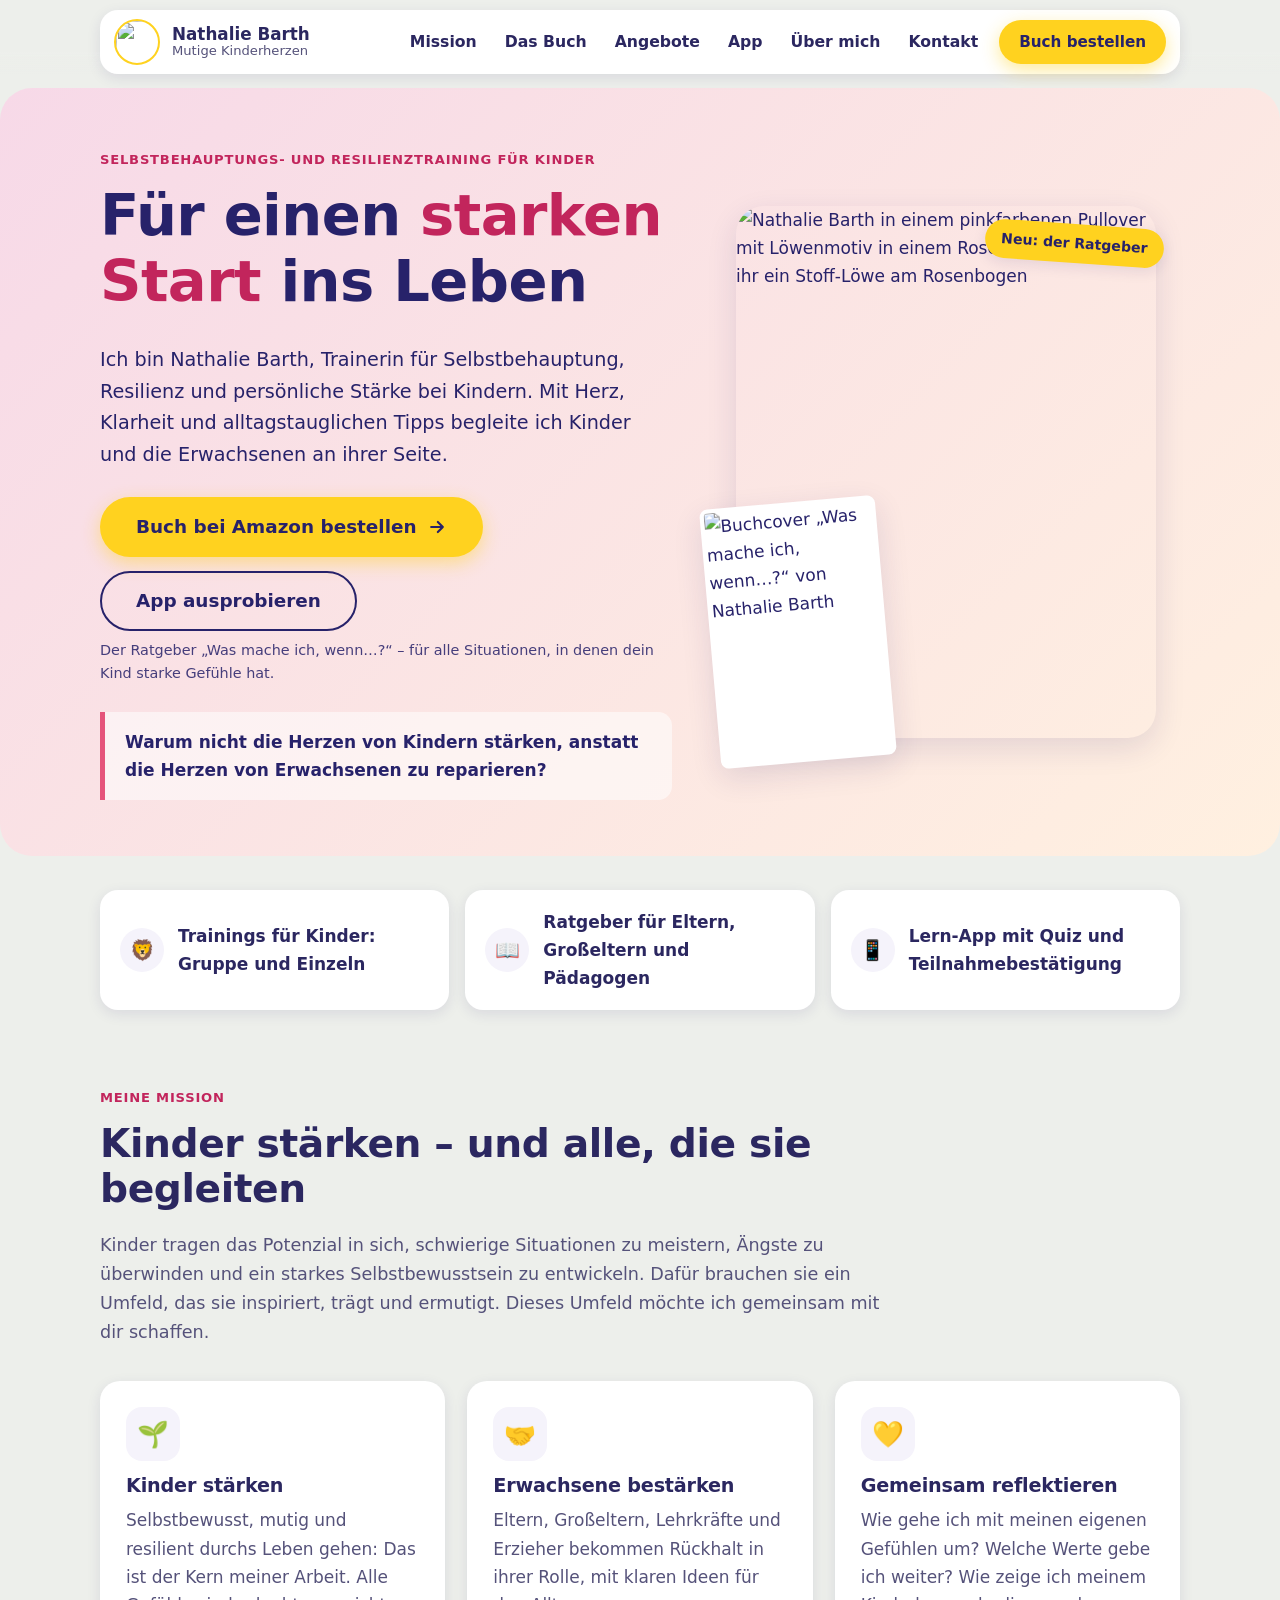
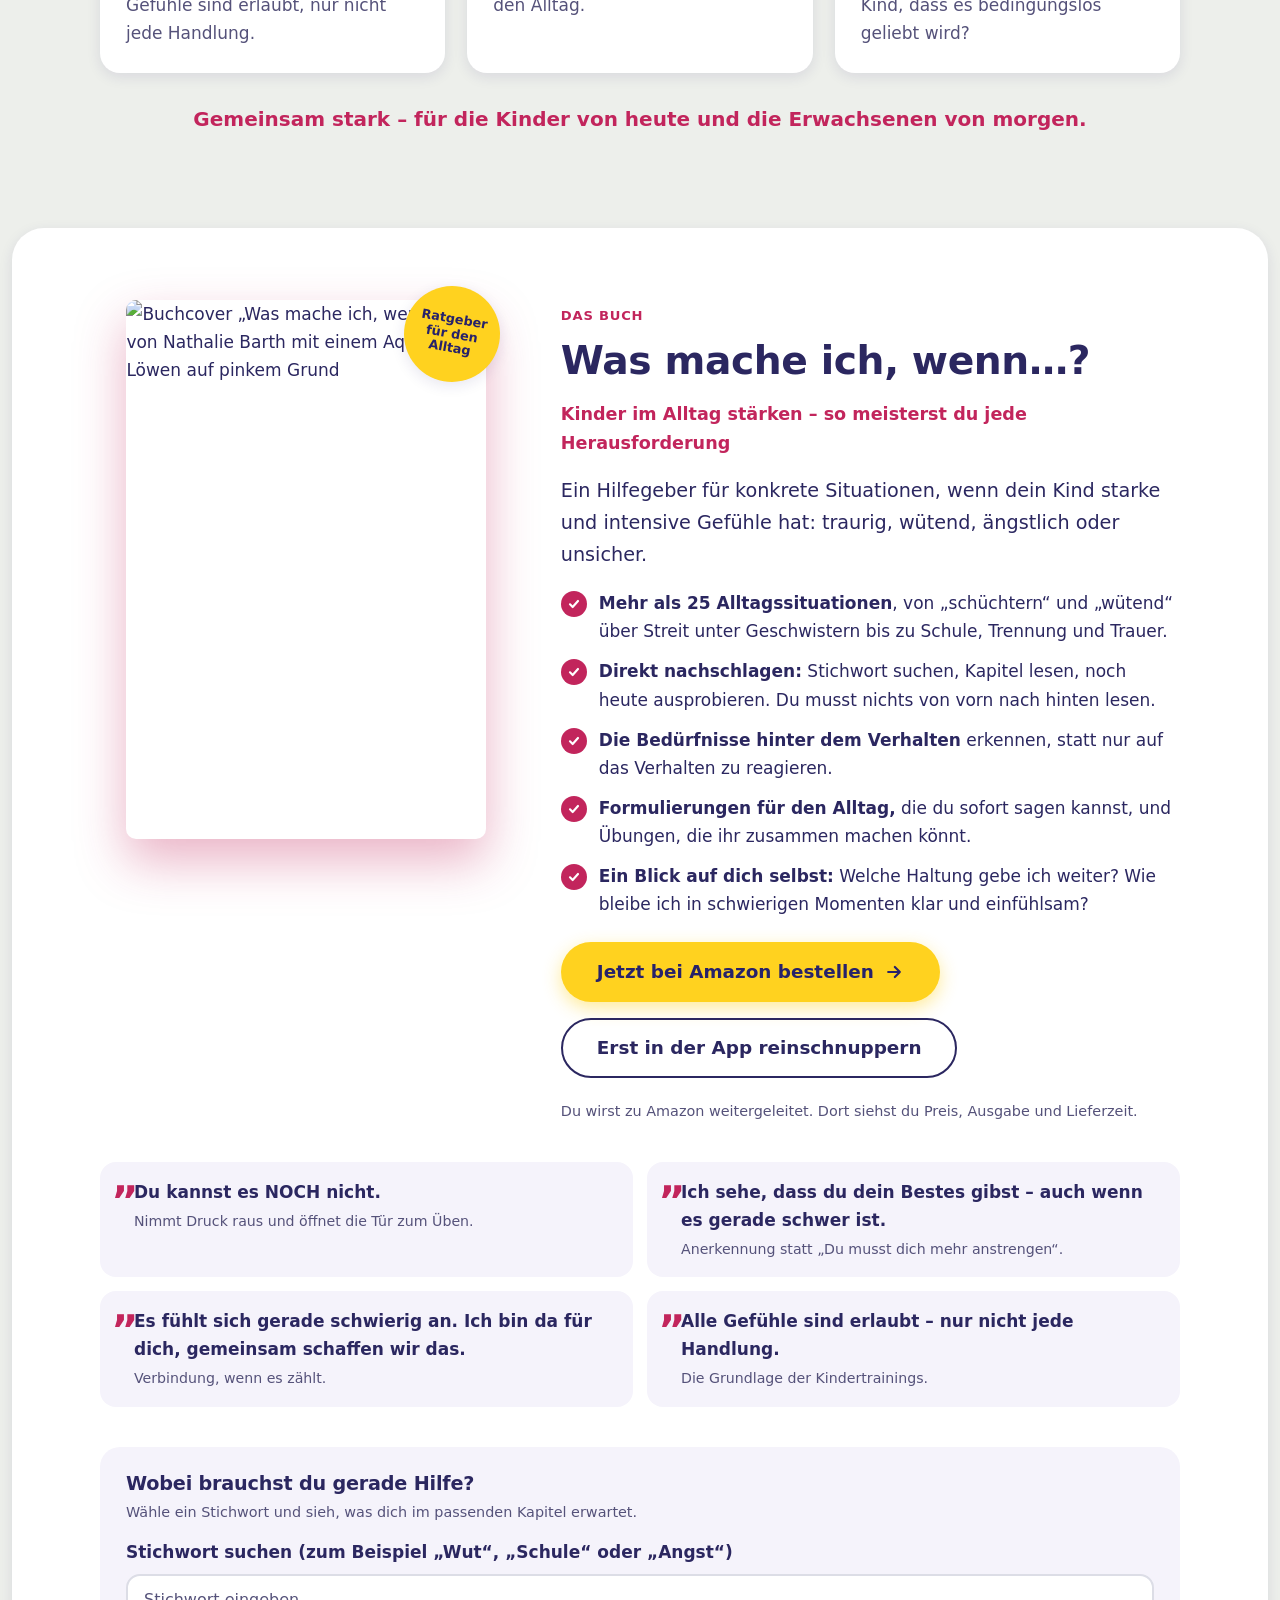
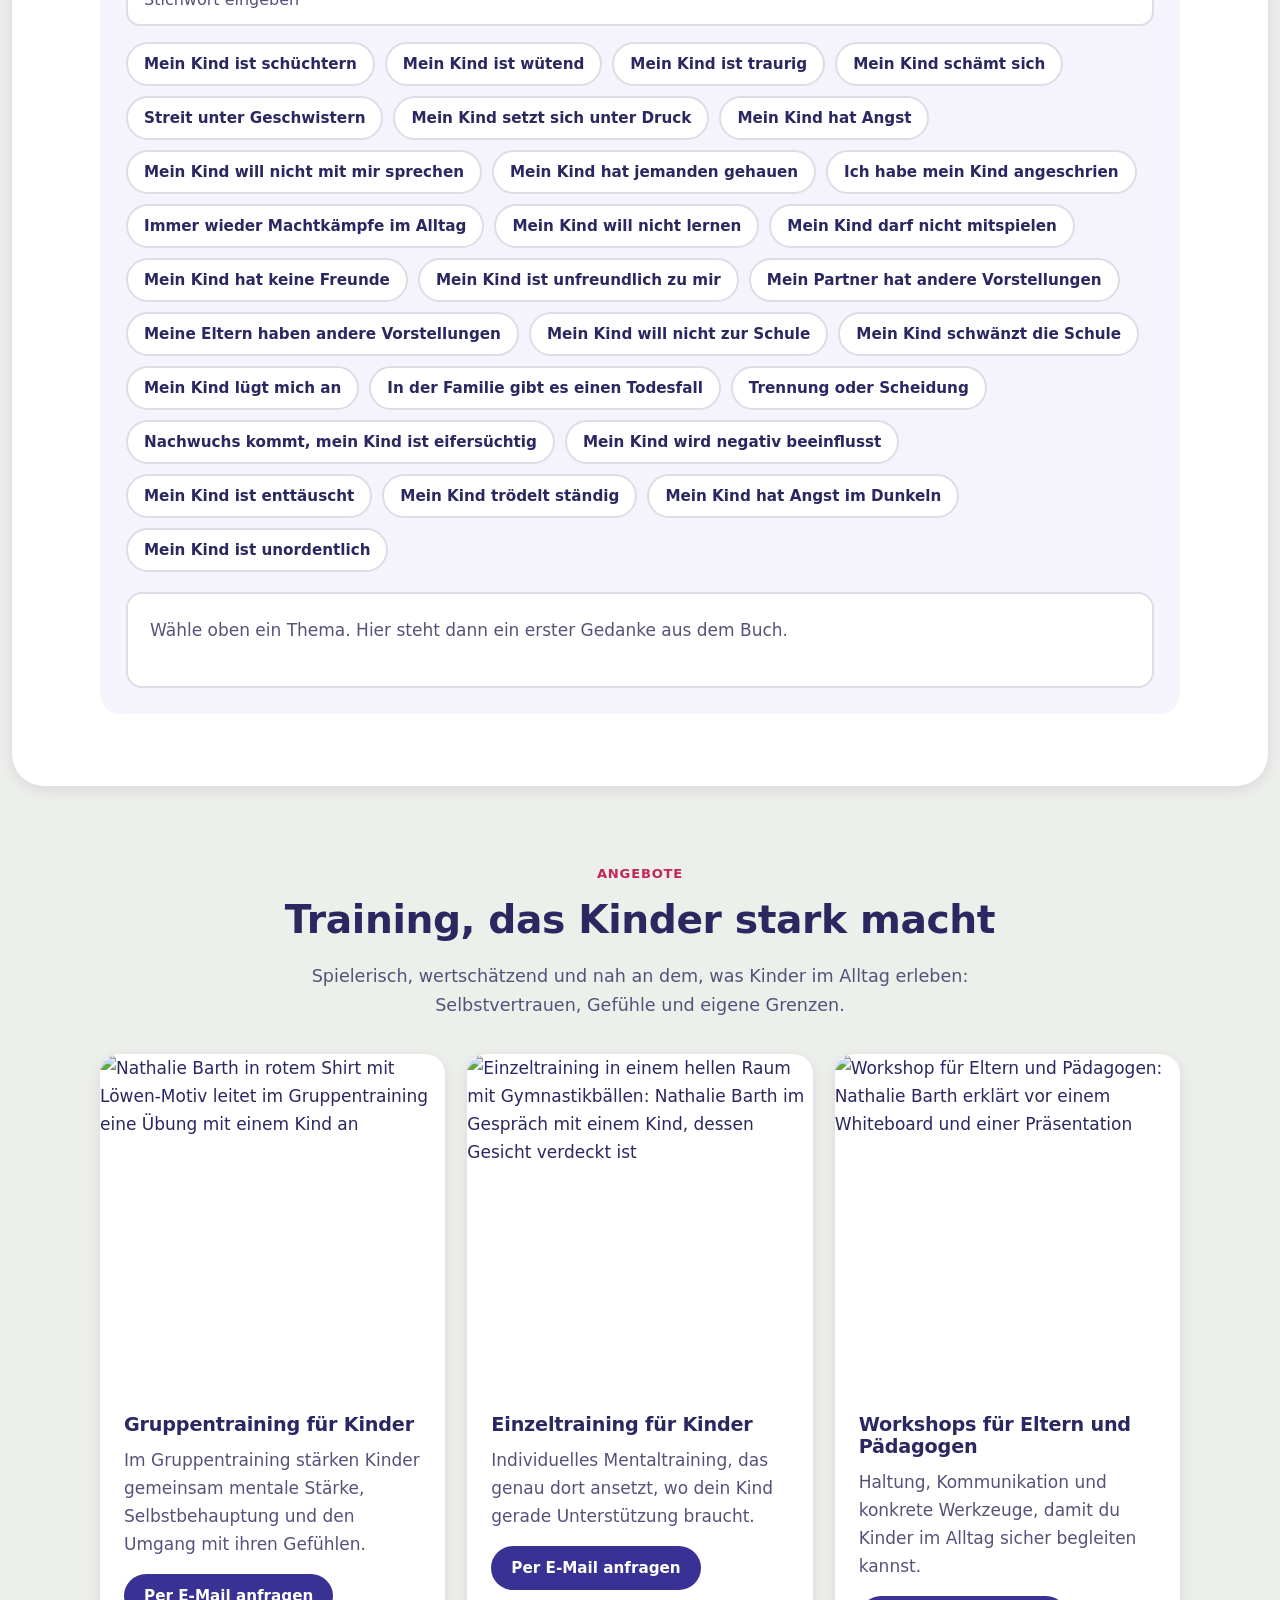
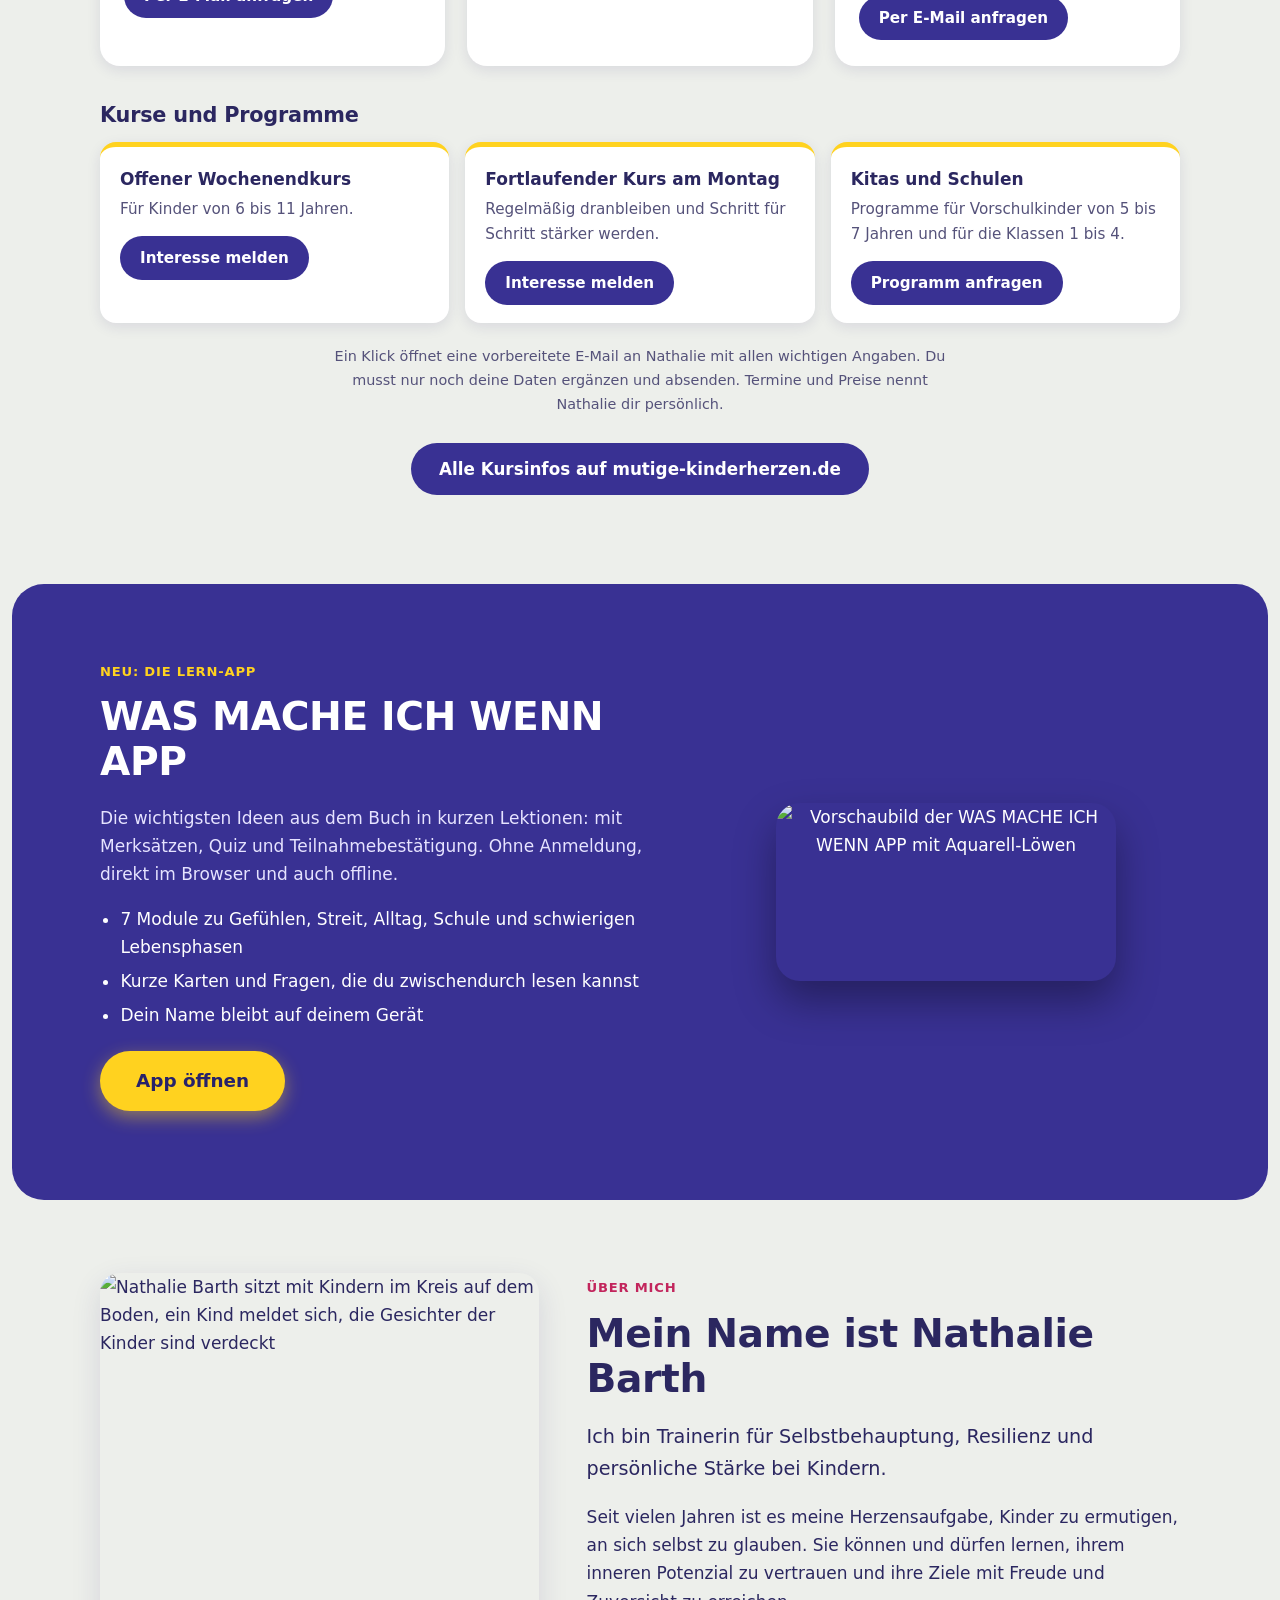
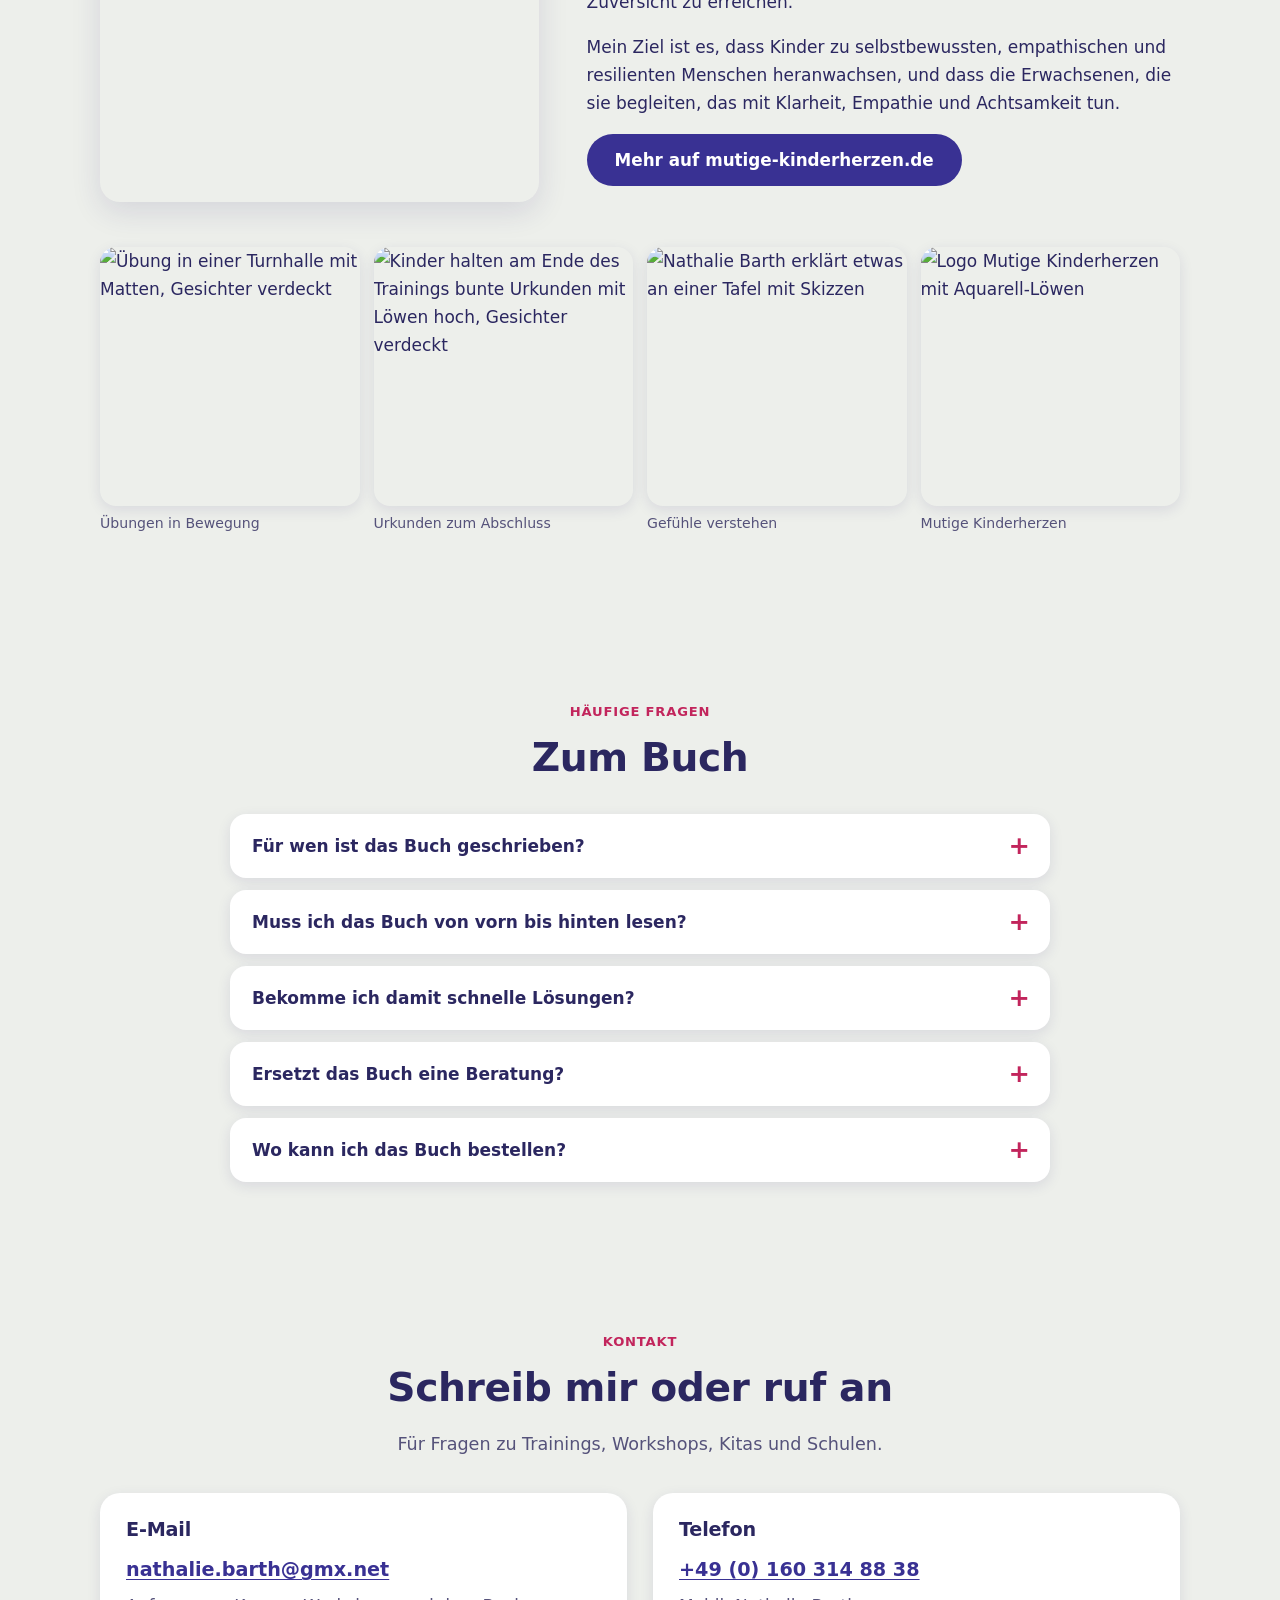
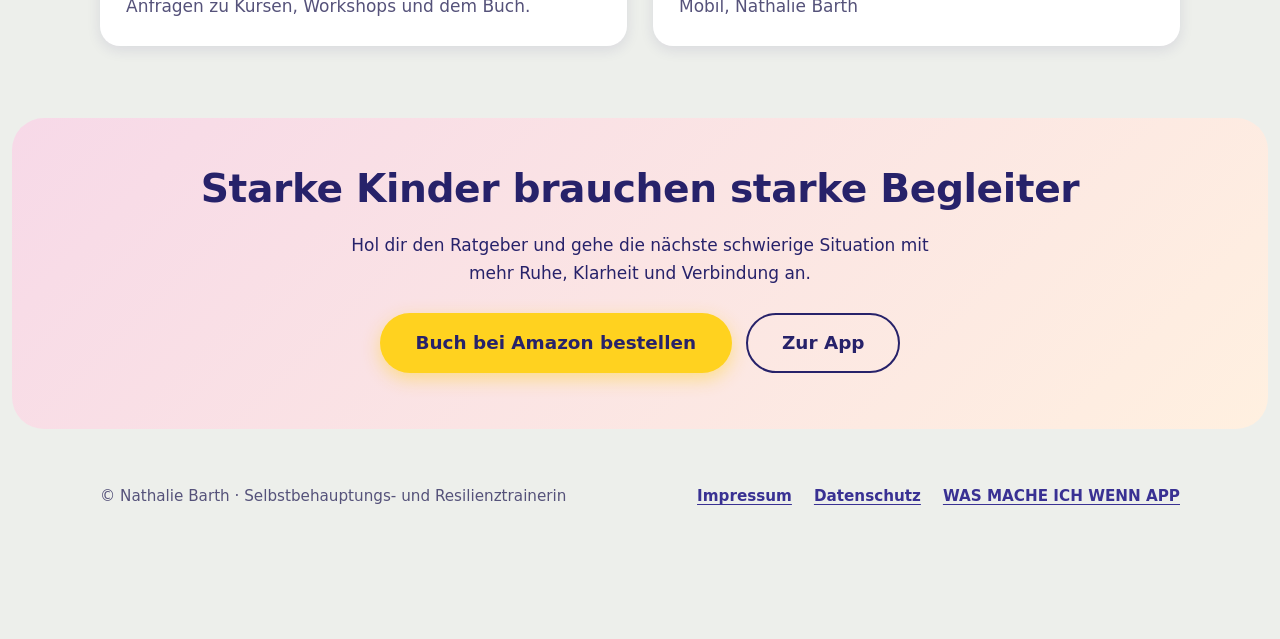
==== index.html @ 9dd37e4f "Add files via upload" ====
<!doctype html>
<html lang="de">
<head>
<meta charset="utf-8">
<meta name="viewport" content="width=device-width, initial-scale=1, viewport-fit=cover">
<title>Nathalie Barth – Mutige Kinderherzen</title>
<meta name="description" content="Selbstbehauptungs- und Resilienztraining für Kinder von Nathalie Barth. Dazu der Ratgeber „Was mache ich, wenn…?“ für Eltern und Pädagogen: konkrete Hilfe für den Alltag.">
<link rel="canonical" href="https://nosz.github.io/natbarth/">
<meta property="og:type" content="website">
<meta property="og:site_name" content="Nathalie Barth · Mutige Kinderherzen">
<meta property="og:title" content="Für einen starken Start ins Leben – Nathalie Barth">
<meta property="og:description" content="Selbstbehauptungs- und Resilienztraining für Kinder und der Ratgeber „Was mache ich, wenn…?“ für Eltern, Großeltern, Lehrkräfte und Erzieher.">
<meta property="og:url" content="https://nosz.github.io/natbarth/">
<meta property="og:image" content="https://nosz.github.io/natbarth/vorschau_natbarth.jpg?v=1">
<meta property="og:image:type" content="image/jpeg">
<meta property="og:image:width" content="1200">
<meta property="og:image:height" content="630">
<meta property="og:image:alt" content="Buchcover „Was mache ich, wenn…?“ von Nathalie Barth mit einem Aquarell-Löwen und dem Text „Für einen starken Start ins Leben“">
<meta property="og:locale" content="de_DE">
<meta name="twitter:card" content="summary_large_image">
<meta name="twitter:title" content="Für einen starken Start ins Leben – Nathalie Barth">
<meta name="twitter:description" content="Training für Kinder, Ratgeber für Eltern und Pädagogen, Lern-App.">
<meta name="twitter:image" content="https://nosz.github.io/natbarth/vorschau_natbarth.jpg?v=1">
<meta name="theme-color" content="#393193">
<meta name="color-scheme" content="light dark">
<meta name="application-name" content="Mutige Kinderherzen">
<meta name="mobile-web-app-capable" content="yes">
<meta name="apple-mobile-web-app-capable" content="yes">
<meta name="apple-mobile-web-app-title" content="Mutige Kinderherzen">
<meta name="apple-mobile-web-app-status-bar-style" content="default">
<link rel="manifest" href="manifest.webmanifest">
<link rel="icon" type="image/png" sizes="64x64" href="favicon.png">
<link rel="icon" type="image/png" sizes="192x192" href="icon-192.png">
<link rel="icon" type="image/png" sizes="512x512" href="icon-512.png">
<link rel="apple-touch-icon" sizes="180x180" href="apple-touch-icon.png">
<link rel="stylesheet" href="stil.css">
<script type="application/ld+json">
{"@context":"https://schema.org","@graph":[
{"@type":"Person","name":"Nathalie Barth","jobTitle":"Selbstbehauptungs- und Resilienztrainerin","description":"Trainerin für Selbstbehauptung, Resilienz und persönliche Stärke bei Kindern.","image":"https://nosz.github.io/natbarth/bilder/nathalie-barth.jpg","url":"https://nosz.github.io/natbarth/"},
{"@type":"Book","name":"Was mache ich, wenn…? Kinder im Alltag stärken","author":{"@type":"Person","name":"Nathalie Barth"},"image":"https://nosz.github.io/natbarth/bilder/buch-cover.jpg","url":"https://www.amazon.de/Was-mache-ich-wenn-Situationen/dp/B0FKZ4T17T","inLanguage":"de"}
]}
</script>
</head>
<body>
<a class="skip" href="#inhalt">Zum Inhalt springen</a>

<header class="top">
  <div class="wrap">
    <div class="nav">
      <a class="brand" href="index.html" aria-label="Nathalie Barth, Mutige Kinderherzen – zur Startseite">
        <img src="bilder/loewe-klein.png" alt="" width="46" height="49">
        <span><b>Nathalie Barth</b><small>Mutige Kinderherzen</small></span>
      </a>
      <button class="burger" type="button" aria-expanded="false" aria-controls="menu" aria-label="Menü"><span></span><span></span><span></span></button>
      <ul class="menu" id="menu">
        <li><a href="#mission">Mission</a></li>
        <li><a href="#buch">Das Buch</a></li>
        <li><a href="#angebote">Angebote</a></li>
        <li><a href="#app">App</a></li>
        <li><a href="#ueber">Über mich</a></li>
        <li><a href="#kontakt">Kontakt</a></li>
      </ul>
      <a class="btn gold sm navcta" href="https://www.amazon.de/Was-mache-ich-wenn-Situationen/dp/B0FKZ4T17T">Buch bestellen</a>
    </div>
  </div>
</header>

<main id="inhalt">

<div class="hero">
  <div class="wrap">
    <div>
      <span class="eyebrow">Selbstbehauptungs- und Resilienztraining für Kinder</span>
      <h1>Für einen <em>starken Start</em> ins Leben</h1>
      <p class="lead">Ich bin Nathalie Barth, Trainerin für Selbstbehauptung, Resilienz und persönliche Stärke bei Kindern. Mit Herz, Klarheit und alltagstauglichen Tipps begleite ich Kinder und die Erwachsenen an ihrer Seite.</p>
      <div class="cta-row">
        <a class="btn gold big" href="https://www.amazon.de/Was-mache-ich-wenn-Situationen/dp/B0FKZ4T17T">Buch bei Amazon bestellen <svg viewBox="0 0 24 24" fill="none" stroke="currentColor" stroke-width="2.6" stroke-linecap="round" stroke-linejoin="round" aria-hidden="true"><path d="M5 12h14M13 6l6 6-6 6"/></svg></a>
        <a class="btn line big" href="was-mache-ich-wenn-app/app.html">App ausprobieren</a>
      </div>
      <p class="hint">Der Ratgeber „Was mache ich, wenn…?“ – für alle Situationen, in denen dein Kind starke Gefühle hat.</p>
      <p class="quote">Warum nicht die Herzen von Kindern stärken, anstatt die Herzen von Erwachsenen zu reparieren?</p>
    </div>
    <div class="heroimg">
      <img class="foto" src="bilder/nathalie-barth.jpg" width="518" height="656" alt="Nathalie Barth in einem pinkfarbenen Pullover mit Löwenmotiv in einem Rosengarten, neben ihr ein Stoff-Löwe am Rosenbogen">
      <img class="bookbadge" src="bilder/buch-cover.jpg" width="471" height="706" alt="Buchcover „Was mache ich, wenn…?“ von Nathalie Barth">
      <span class="chipnew">Neu: der Ratgeber</span>
    </div>
  </div>
</div>

<div class="trust wrap">
  <ul>
    <li><i aria-hidden="true">🦁</i><span>Trainings für Kinder: Gruppe und Einzeln</span></li>
    <li><i aria-hidden="true">📖</i><span>Ratgeber für Eltern, Großeltern und Pädagogen</span></li>
    <li><i aria-hidden="true">📱</i><span>Lern-App mit Quiz und Teilnahmebestätigung</span></li>
  </ul>
</div>

<section id="mission">
  <div class="wrap">
    <div class="sec-head">
      <span class="eyebrow">Meine Mission</span>
      <h2>Kinder stärken – und alle, die sie begleiten</h2>
      <p>Kinder tragen das Potenzial in sich, schwierige Situationen zu meistern, Ängste zu überwinden und ein starkes Selbstbewusstsein zu entwickeln. Dafür brauchen sie ein Umfeld, das sie inspiriert, trägt und ermutigt. Dieses Umfeld möchte ich gemeinsam mit dir schaffen.</p>
    </div>
    <div class="cards">
      <article class="card"><div class="ico" aria-hidden="true">🌱</div><h3>Kinder stärken</h3><p>Selbstbewusst, mutig und resilient durchs Leben gehen: Das ist der Kern meiner Arbeit. Alle Gefühle sind erlaubt, nur nicht jede Handlung.</p></article>
      <article class="card"><div class="ico" aria-hidden="true">🤝</div><h3>Erwachsene bestärken</h3><p>Eltern, Großeltern, Lehrkräfte und Erzieher bekommen Rückhalt in ihrer Rolle, mit klaren Ideen für den Alltag.</p></article>
      <article class="card"><div class="ico" aria-hidden="true">💛</div><h3>Gemeinsam reflektieren</h3><p>Wie gehe ich mit meinen eigenen Gefühlen um? Welche Werte gebe ich weiter? Wie zeige ich meinem Kind, dass es bedingungslos geliebt wird?</p></article>
    </div>
    <p class="closing">Gemeinsam stark – für die Kinder von heute und die Erwachsenen von morgen.</p>
  </div>
</section>

<section id="buch" class="buch">
  <div class="wrap">
    <div class="grid">
      <div class="cover">
        <img src="bilder/buch-cover.jpg" width="471" height="706" alt="Buchcover „Was mache ich, wenn…?“ von Nathalie Barth mit einem Aquarell-Löwen auf pinkem Grund" loading="lazy">
        <span class="stamp">Ratgeber<br>für den<br>Alltag</span>
      </div>
      <div>
        <span class="eyebrow">Das Buch</span>
        <h2>Was mache ich, wenn…?</h2>
        <p class="titel2">Kinder im Alltag stärken – so meisterst du jede Herausforderung</p>
        <p class="lead">Ein Hilfegeber für konkrete Situationen, wenn dein Kind starke und intensive Gefühle hat: traurig, wütend, ängstlich oder unsicher.</p>
        <ul class="checks">
          <li><span><b>Mehr als 25 Alltagssituationen</b>, von „schüchtern“ und „wütend“ über Streit unter Geschwistern bis zu Schule, Trennung und Trauer.</span></li>
          <li><span><b>Direkt nachschlagen:</b> Stichwort suchen, Kapitel lesen, noch heute ausprobieren. Du musst nichts von vorn nach hinten lesen.</span></li>
          <li><span><b>Die Bedürfnisse hinter dem Verhalten</b> erkennen, statt nur auf das Verhalten zu reagieren.</span></li>
          <li><span><b>Formulierungen für den Alltag,</b> die du sofort sagen kannst, und Übungen, die ihr zusammen machen könnt.</span></li>
          <li><span><b>Ein Blick auf dich selbst:</b> Welche Haltung gebe ich weiter? Wie bleibe ich in schwierigen Momenten klar und einfühlsam?</span></li>
        </ul>
        <div class="buyrow">
          <a class="btn gold big" href="https://www.amazon.de/Was-mache-ich-wenn-Situationen/dp/B0FKZ4T17T">Jetzt bei Amazon bestellen <svg viewBox="0 0 24 24" fill="none" stroke="currentColor" stroke-width="2.6" stroke-linecap="round" stroke-linejoin="round" aria-hidden="true"><path d="M5 12h14M13 6l6 6-6 6"/></svg></a>
          <a class="btn line big" style="color:var(--ink)" href="was-mache-ich-wenn-app/app.html">Erst in der App reinschnuppern</a>
          <p class="hint">Du wirst zu Amazon weitergeleitet. Dort siehst du Preis, Ausgabe und Lieferzeit.</p>
        </div>
      </div>
    </div>

    <div class="sayings" role="list" aria-label="Sätze aus dem Buch">
      <figure class="say" role="listitem"><span>Du kannst es NOCH nicht.</span><small>Nimmt Druck raus und öffnet die Tür zum Üben.</small></figure>
      <figure class="say" role="listitem"><span>Ich sehe, dass du dein Bestes gibst – auch wenn es gerade schwer ist.</span><small>Anerkennung statt „Du musst dich mehr anstrengen“.</small></figure>
      <figure class="say" role="listitem"><span>Es fühlt sich gerade schwierig an. Ich bin da für dich, gemeinsam schaffen wir das.</span><small>Verbindung, wenn es zählt.</small></figure>
      <figure class="say" role="listitem"><span>Alle Gefühle sind erlaubt – nur nicht jede Handlung.</span><small>Die Grundlage der Kindertrainings.</small></figure>
    </div>

    <div class="finder" id="finder">
      <h3>Wobei brauchst du gerade Hilfe?</h3>
      <p class="hint" style="margin-bottom:14px">Wähle ein Stichwort und sieh, was dich im passenden Kapitel erwartet.</p>
      <label for="finder-q">Stichwort suchen (zum Beispiel „Wut“, „Schule“ oder „Angst“)</label>
      <input id="finder-q" type="search" autocomplete="off" placeholder="Stichwort eingeben">
      <ul class="chips" id="finder-chips" aria-label="Themen im Buch"></ul>
      <p class="none" id="finder-none" hidden>Dazu habe ich kein passendes Kapitel gefunden. Probiere ein anderes Stichwort.</p>
      <div class="answer" id="finder-answer" aria-live="polite"><p style="margin:0;color:var(--mute)">Wähle oben ein Thema. Hier steht dann ein erster Gedanke aus dem Buch.</p></div>
      <noscript><p class="hint">Für den Themenfinder wird JavaScript benötigt. Alle Kapitel findest du im Inhaltsverzeichnis des Buches.</p></noscript>
    </div>
  </div>
</section>

<section id="angebote">
  <div class="wrap">
    <div class="sec-head c">
      <span class="eyebrow">Angebote</span>
      <h2>Training, das Kinder stark macht</h2>
      <p>Spielerisch, wertschätzend und nah an dem, was Kinder im Alltag erleben: Selbstvertrauen, Gefühle und eigene Grenzen.</p>
    </div>
    <div class="offers">
      <article class="offer"><img src="bilder/gruppentraining.jpg" width="408" height="400" alt="Nathalie Barth in rotem Shirt mit Löwen-Motiv leitet im Gruppentraining eine Übung mit einem Kind an" loading="lazy"><div><h3>Gruppentraining für Kinder</h3><p>Im Gruppentraining stärken Kinder gemeinsam mentale Stärke, Selbstbehauptung und den Umgang mit ihren Gefühlen.</p><a class="btn ind sm mailbtn" data-angebot="gruppe" href="mailto:nathalie.barth@gmx.net?subject=Anfrage">Per E-Mail anfragen</a></div></article>
      <article class="offer"><img src="bilder/einzeltraining.jpg" width="408" height="400" alt="Einzeltraining in einem hellen Raum mit Gymnastikbällen: Nathalie Barth im Gespräch mit einem Kind, dessen Gesicht verdeckt ist" loading="lazy"><div><h3>Einzeltraining für Kinder</h3><p>Individuelles Mentaltraining, das genau dort ansetzt, wo dein Kind gerade Unterstützung braucht.</p><a class="btn ind sm mailbtn" data-angebot="einzel" href="mailto:nathalie.barth@gmx.net?subject=Anfrage">Per E-Mail anfragen</a></div></article>
      <article class="offer"><img src="bilder/workshop.jpg" width="408" height="400" alt="Workshop für Eltern und Pädagogen: Nathalie Barth erklärt vor einem Whiteboard und einer Präsentation" loading="lazy"><div><h3>Workshops für Eltern und Pädagogen</h3><p>Haltung, Kommunikation und konkrete Werkzeuge, damit du Kinder im Alltag sicher begleiten kannst.</p><a class="btn ind sm mailbtn" data-angebot="workshop" href="mailto:nathalie.barth@gmx.net?subject=Anfrage">Per E-Mail anfragen</a></div></article>
    </div>
    <h3 class="subh">Kurse und Programme</h3>
    <div class="facts">
      <article class="fact"><b>Offener Wochenendkurs</b><span>Für Kinder von 6 bis 11 Jahren.</span><a class="btn ind sm mailbtn" data-angebot="wochenende" href="mailto:nathalie.barth@gmx.net?subject=Anfrage">Interesse melden</a></article>
      <article class="fact"><b>Fortlaufender Kurs am Montag</b><span>Regelmäßig dranbleiben und Schritt für Schritt stärker werden.</span><a class="btn ind sm mailbtn" data-angebot="montag" href="mailto:nathalie.barth@gmx.net?subject=Anfrage">Interesse melden</a></article>
      <article class="fact"><b>Kitas und Schulen</b><span>Programme für Vorschulkinder von 5 bis 7 Jahren und für die Klassen 1 bis 4.</span><a class="btn ind sm mailbtn" data-angebot="kita" href="mailto:nathalie.barth@gmx.net?subject=Anfrage">Programm anfragen</a></article>
    </div>
    <p class="hint c">Ein Klick öffnet eine vorbereitete E-Mail an Nathalie mit allen wichtigen Angaben. Du musst nur noch deine Daten ergänzen und absenden. Termine und Preise nennt Nathalie dir persönlich.</p>
    <p class="moreinfo"><a class="btn ind" href="https://www.mutige-kinderherzen.de/">Alle Kursinfos auf mutige-kinderherzen.de</a></p>
  </div>
</section>

<section id="app" class="band">
  <div class="wrap">
    <div class="grid">
      <div>
        <span class="eyebrow">Neu: die Lern-App</span>
        <h2>WAS MACHE ICH WENN APP</h2>
        <p>Die wichtigsten Ideen aus dem Buch in kurzen Lektionen: mit Merksätzen, Quiz und Teilnahmebestätigung. Ohne Anmeldung, direkt im Browser und auch offline.</p>
        <ul>
          <li>7 Module zu Gefühlen, Streit, Alltag, Schule und schwierigen Lebensphasen</li>
          <li>Kurze Karten und Fragen, die du zwischendurch lesen kannst</li>
          <li>Dein Name bleibt auf deinem Gerät</li>
        </ul>
        <p><a class="btn gold big" href="was-mache-ich-wenn-app/app.html">App öffnen</a></p>
      </div>
      <div class="appshot"><img src="was-mache-ich-wenn-app/vorschau_app.jpg" width="1200" height="630" alt="Vorschaubild der WAS MACHE ICH WENN APP mit Aquarell-Löwen" loading="lazy"></div>
    </div>
  </div>
</section>

<section id="ueber">
  <div class="wrap">
    <div class="about">
      <img class="foto" src="bilder/seminar-kreis.jpg" width="560" height="675" alt="Nathalie Barth sitzt mit Kindern im Kreis auf dem Boden, ein Kind meldet sich, die Gesichter der Kinder sind verdeckt" loading="lazy">
      <div>
        <span class="eyebrow">Über mich</span>
        <h2>Mein Name ist Nathalie Barth</h2>
        <p class="lead">Ich bin Trainerin für Selbstbehauptung, Resilienz und persönliche Stärke bei Kindern.</p>
        <p>Seit vielen Jahren ist es meine Herzensaufgabe, Kinder zu ermutigen, an sich selbst zu glauben. Sie können und dürfen lernen, ihrem inneren Potenzial zu vertrauen und ihre Ziele mit Freude und Zuversicht zu erreichen.</p>
        <p>Mein Ziel ist es, dass Kinder zu selbstbewussten, empathischen und resilienten Menschen heranwachsen, und dass die Erwachsenen, die sie begleiten, das mit Klarheit, Empathie und Achtsamkeit tun.</p>
        <p><a class="btn ind" href="https://www.mutige-kinderherzen.de/">Mehr auf mutige-kinderherzen.de</a></p>
      </div>
    </div>
    <ul class="gallery" aria-label="Eindrücke aus den Trainings">
      <li><figure><img src="bilder/seminar-matte.jpg" width="491" height="399" alt="Übung in einer Turnhalle mit Matten, Gesichter verdeckt" loading="lazy"><figcaption>Übungen in Bewegung</figcaption></figure></li>
      <li><figure><img src="bilder/seminar-urkunden.jpg" width="491" height="399" alt="Kinder halten am Ende des Trainings bunte Urkunden mit Löwen hoch, Gesichter verdeckt" loading="lazy"><figcaption>Urkunden zum Abschluss</figcaption></figure></li>
      <li><figure><img src="bilder/seminar-tafel.jpg" width="491" height="399" alt="Nathalie Barth erklärt etwas an einer Tafel mit Skizzen" loading="lazy"><figcaption>Gefühle verstehen</figcaption></figure></li>
      <li><figure><img src="bilder/logo-mutige-kinderherzen.jpg" width="560" height="618" alt="Logo Mutige Kinderherzen mit Aquarell-Löwen" loading="lazy"><figcaption>Mutige Kinderherzen</figcaption></figure></li>
    </ul>
  </div>
</section>

<section id="faq">
  <div class="wrap">
    <div class="sec-head c"><span class="eyebrow">Häufige Fragen</span><h2>Zum Buch</h2></div>
    <div class="faq">
      <details><summary>Für wen ist das Buch geschrieben?</summary><p>Für alle, die Kinder auf ihrem Weg begleiten: Eltern, Großeltern, Lehrkräfte und Erzieher. Und für dich, wenn du bereit bist, nicht nur deinem Kind zu helfen, sondern auch deine eigene Haltung zu hinterfragen.</p></details>
      <details><summary>Muss ich das Buch von vorn bis hinten lesen?</summary><p>Nein. Du kannst direkt nach dem Stichwort blättern, das zu deiner aktuellen Situation passt, und herausfinden, was du tun kannst.</p></details>
      <details><summary>Bekomme ich damit schnelle Lösungen?</summary><p>Das Buch gibt dir einen Anfang: konkrete Ideen, Formulierungen und Übungen. Veränderung ist ein Prozess, und jeder Schritt zählt, auch wenn es nicht sofort perfekt läuft.</p></details>
      <details><summary>Ersetzt das Buch eine Beratung?</summary><p>Nein. Das Buch bietet Anregungen für den Alltag. Wenn mehr dahintersteckt, etwa Mobbing oder eine starke psychische Belastung, ist es wichtig, rechtzeitig Hilfe zu suchen.</p></details>
      <details><summary>Wo kann ich das Buch bestellen?</summary><p>Du findest es bei Amazon. <a href="https://www.amazon.de/Was-mache-ich-wenn-Situationen/dp/B0FKZ4T17T">Hier geht es zur Buchseite.</a></p></details>
    </div>
  </div>
</section>

<section id="kontakt">
  <div class="wrap">
    <div class="sec-head c"><span class="eyebrow">Kontakt</span><h2>Schreib mir oder ruf an</h2><p>Für Fragen zu Trainings, Workshops, Kitas und Schulen.</p></div>
    <div class="contact">
      <div class="card"><h3>E-Mail</h3><a class="big" href="mailto:nathalie.barth@gmx.net">nathalie.barth@gmx.net</a><p>Anfragen zu Kursen, Workshops und dem Buch.</p></div>
      <div class="card"><h3>Telefon</h3><a class="big" href="tel:+491603148838">+49 (0) 160 314 88 38</a><p>Mobil, Nathalie Barth</p></div>
    </div>
  </div>
</section>

<div class="cta-final">
  <h2>Starke Kinder brauchen starke Begleiter</h2>
  <p>Hol dir den Ratgeber und gehe die nächste schwierige Situation mit mehr Ruhe, Klarheit und Verbindung an.</p>
  <div class="cta-row">
    <a class="btn gold big" href="https://www.amazon.de/Was-mache-ich-wenn-Situationen/dp/B0FKZ4T17T">Buch bei Amazon bestellen</a>
    <a class="btn line big" href="was-mache-ich-wenn-app/app.html">Zur App</a>
  </div>
</div>

</main>

<footer>
  <div class="wrap">
    <div id="install" class="install" role="region" aria-label="Als App installieren">
      <span><b>Als App installieren</b><br>Diese Seite startet wie eine App und läuft auch ohne Internet.</span>
      <button id="install-btn" class="btn ind sm" type="button" hidden>Installieren</button>
      <span id="install-ios" hidden>Auf dem iPhone: Teilen-Symbol antippen, dann „Zum Home-Bildschirm“.</span>
    </div>
    <div class="row">
      <span>© Nathalie Barth · Selbstbehauptungs- und Resilienztrainerin</span>
      <nav aria-label="Rechtliches">
        <a href="impressum.html">Impressum</a>
        <a href="datenschutz.html">Datenschutz</a>
        <a href="was-mache-ich-wenn-app/app.html">WAS MACHE ICH WENN APP</a>
      </nav>
    </div>
  </div>
</footer>

<div class="ctabar"><a class="btn gold" href="https://www.amazon.de/Was-mache-ich-wenn-Situationen/dp/B0FKZ4T17T">Buch bei Amazon bestellen</a></div>
<div id="upd" class="upd" role="status"><span>Neue Version verfügbar</span><button id="upd-btn" class="btn gold" type="button">Aktualisieren</button></div>
<script src="seite.js"></script>
</body>
</html>
---- stil.css ----
/* Nathalie Barth · Mutige Kinderherzen — gemeinsames Stylesheet (Webseite, Impressum, Datenschutz) */
:root{
  --indigo:#393193; --indigo-deep:#27226a; --pink:#e5547b; --pink-text:#c2255c; --gold:#ffd21f; --gold-ink:#27226a; --orange:#f6a540;
  --bg:#edefeb; --card:#ffffff; --ink:#2b2760; --mute:#55527a; --line:#dcdde6; --link:#393193;
  --hero:linear-gradient(135deg,#f7d9e8 0%,#fff0e0 100%); --hero-ink:#27226a;
  --band:#393193; --band-ink:#ffffff; --soft:#f5f3fb; --focus:#c2255c;
  --shadow:0 10px 30px rgba(39,34,106,.12); --shadow-s:0 4px 14px rgba(39,34,106,.10);
  --r:20px; --max:1120px;
}
@media (prefers-color-scheme:dark){
  :root{
    --bg:#15122f; --card:#201c47; --ink:#efecff; --mute:#bdb9e0; --line:#3a356e; --link:#cfc9ff; --pink-text:#ff93b3;
    --hero:linear-gradient(135deg,#2b2470 0%,#3d2f78 100%); --hero-ink:#ffffff; --band:#2b2470; --soft:#1b1840; --focus:#ffd21f;
    --shadow:0 10px 30px rgba(0,0,0,.45); --shadow-s:0 4px 14px rgba(0,0,0,.4);
  }
}
*{box-sizing:border-box}
html{scroll-behavior:smooth;-webkit-text-size-adjust:100%}
body{margin:0;background:var(--bg);color:var(--ink);font:400 17px/1.65 system-ui,-apple-system,"Segoe UI",Roboto,Helvetica,Arial,sans-serif;overflow-x:hidden}
img{max-width:100%;height:auto;display:block}
a{color:var(--link);text-underline-offset:3px}
a:hover{text-decoration-thickness:2px}
h1,h2,h3{line-height:1.15;margin:0 0 .5em;font-weight:800;letter-spacing:-.01em;color:var(--ink)}
h1{font-size:clamp(2.1rem,5.4vw,3.6rem)} h2{font-size:clamp(1.65rem,3.8vw,2.45rem)} h3{font-size:1.2rem}
p{margin:0 0 1em}
:focus-visible{outline:3px solid var(--focus);outline-offset:3px;border-radius:6px}
.wrap{max-width:var(--max);margin:0 auto;padding:0 20px}
.skip{position:absolute;left:12px;top:-60px;background:var(--gold);color:var(--gold-ink);padding:10px 16px;border-radius:10px;font-weight:700;z-index:100}
.skip:focus{top:12px}
.vh{position:absolute!important;width:1px;height:1px;overflow:hidden;clip:rect(0 0 0 0);white-space:nowrap}

/* Navigation */
.top{position:sticky;top:0;z-index:50;padding:10px 0 0;background:linear-gradient(var(--bg) 70%,transparent)}
.nav{background:var(--card);border-radius:18px;box-shadow:var(--shadow-s);display:flex;align-items:center;gap:8px;padding:8px 14px;min-height:64px}
.brand{display:flex;align-items:center;gap:12px;text-decoration:none;color:var(--ink);margin-right:auto;min-height:48px}
.brand img{width:46px;height:46px;border-radius:50%;background:#fff;object-fit:cover;border:2px solid var(--gold)}
.brand b{display:block;font-size:1.05rem;line-height:1.1}
.brand small{display:block;color:var(--mute);font-size:.82rem;line-height:1.2}
.menu{display:flex;align-items:center;gap:2px;list-style:none;margin:0;padding:0}
.menu a{display:inline-flex;align-items:center;min-height:44px;padding:0 13px;border-radius:12px;text-decoration:none;color:var(--ink);font-weight:600;font-size:.98rem}
.menu a:hover{background:var(--soft)}
.menu a[aria-current="page"],.menu a.act{color:var(--pink-text)}
.burger{display:none;min-width:48px;min-height:48px;border:0;background:var(--soft);color:var(--ink);border-radius:12px;font:700 1rem system-ui;cursor:pointer}
.burger span{display:block;width:22px;height:2px;background:currentColor;margin:5px auto;border-radius:2px;transition:transform .2s,opacity .2s}
.burger[aria-expanded="true"] span:nth-child(1){transform:translateY(7px) rotate(45deg)}
.burger[aria-expanded="true"] span:nth-child(2){opacity:0}
.burger[aria-expanded="true"] span:nth-child(3){transform:translateY(-7px) rotate(-45deg)}

/* Buttons */
.btn{display:inline-flex;align-items:center;justify-content:center;gap:10px;min-height:52px;padding:0 26px;border-radius:999px;border:2px solid transparent;font:700 1.05rem/1.2 system-ui,-apple-system,"Segoe UI",Roboto,sans-serif;text-decoration:none;cursor:pointer;transition:transform .15s,box-shadow .15s,background .15s}
.btn:hover{transform:translateY(-2px);box-shadow:var(--shadow-s)}
.btn.gold{background:var(--gold);color:var(--gold-ink);box-shadow:0 6px 18px rgba(255,210,31,.45)}
.btn.gold:hover{background:#ffdc4d}
.btn.line{background:transparent;color:var(--hero-ink);border-color:currentColor}
.btn.ind{background:var(--indigo);color:#fff}
.btn.big{min-height:60px;padding:0 34px;font-size:1.15rem}
.btn.sm{min-height:44px;padding:0 18px;font-size:.95rem}
.btn svg{width:20px;height:20px;flex:none}

/* Hero */
.hero{margin-top:14px;background:var(--hero);border-radius:32px;padding:56px 0;color:var(--hero-ink);position:relative;overflow:hidden}
.hero .wrap{display:grid;grid-template-columns:1.1fr .9fr;gap:40px;align-items:center}
.eyebrow{display:inline-block;font-weight:700;letter-spacing:.06em;text-transform:uppercase;font-size:.82rem;color:var(--pink-text);margin-bottom:12px}
.hero h1{color:var(--hero-ink)}
.hero h1 em{font-style:normal;color:var(--pink-text)}
.lead{font-size:1.2rem;max-width:34em}
.hero .lead{color:var(--hero-ink)}
.cta-row{display:flex;flex-wrap:wrap;gap:14px;margin:26px 0 8px}
.hint{font-size:.9rem;color:var(--mute);margin:6px 0 0}
.hero .hint{color:var(--hero-ink);opacity:.85}
.quote{margin:26px 0 0;padding:16px 20px;border-left:5px solid var(--pink);background:rgba(255,255,255,.55);border-radius:0 14px 14px 0;font-weight:600;color:#27226a}
@media (prefers-color-scheme:dark){.quote{background:rgba(255,255,255,.08);color:#fff}}
.heroimg{position:relative;max-width:420px;margin-inline:auto}
.heroimg>img.foto{width:100%;border-radius:28px;box-shadow:var(--shadow);aspect-ratio:518/656;object-fit:cover}
.bookbadge{position:absolute;left:-26px;bottom:-24px;width:42%;border-radius:8px;box-shadow:var(--shadow);transform:rotate(-5deg);border:4px solid #fff;background:#fff}
.chipnew{position:absolute;right:-8px;top:18px;background:var(--gold);color:var(--gold-ink);font-weight:800;border-radius:999px;padding:8px 16px;font-size:.88rem;box-shadow:var(--shadow-s);transform:rotate(4deg)}

/* Sections */
section{padding:72px 0}
.sec-head{max-width:46em;margin-bottom:34px}
.sec-head.c{text-align:center;margin-inline:auto}
.sec-head p{color:var(--mute);font-size:1.1rem}
.trust{padding-top:34px}
.trust ul{list-style:none;margin:0;padding:0;display:grid;grid-template-columns:repeat(3,1fr);gap:16px}
.trust li{background:var(--card);border-radius:18px;padding:18px 20px;box-shadow:var(--shadow-s);display:flex;gap:14px;align-items:center;font-weight:700}
.trust i{flex:none;width:44px;height:44px;border-radius:50%;background:var(--soft);display:grid;place-items:center;font-style:normal;font-size:1.25rem}
.cards{display:grid;grid-template-columns:repeat(3,1fr);gap:22px}
.card{background:var(--card);border-radius:var(--r);padding:26px;box-shadow:var(--shadow-s)}
.card .ico{width:54px;height:54px;border-radius:16px;display:grid;place-items:center;font-size:1.6rem;background:var(--soft);margin-bottom:14px}
.card p{color:var(--mute);margin:0}
.closing{margin-top:30px;text-align:center;font-size:1.25rem;font-weight:800;color:var(--pink-text)}

/* Buch */
.buch{background:var(--card);border-radius:32px;margin:0 12px;box-shadow:var(--shadow-s)}
.buch .grid{display:grid;grid-template-columns:.8fr 1.2fr;gap:48px;align-items:start}
.cover{position:relative;max-width:360px;margin-inline:auto}
.cover img{width:100%;border-radius:10px;box-shadow:0 22px 50px rgba(194,37,92,.35);aspect-ratio:471/706;object-fit:cover}
.cover .stamp{position:absolute;right:-14px;top:-14px;width:96px;height:96px;border-radius:50%;background:var(--gold);color:var(--gold-ink);display:grid;place-items:center;text-align:center;font-weight:800;font-size:.8rem;line-height:1.15;transform:rotate(10deg);box-shadow:var(--shadow-s);padding:8px}
.checks{list-style:none;margin:0 0 24px;padding:0;display:grid;gap:12px}
.checks li{display:flex;gap:12px;align-items:flex-start}
.checks li::before{content:"";flex:none;width:26px;height:26px;border-radius:50%;margin-top:2px;background:var(--pink-text) url("data:image/svg+xml,%3Csvg xmlns='http://www.w3.org/2000/svg' viewBox='0 0 24 24' fill='none' stroke='white' stroke-width='3.2' stroke-linecap='round' stroke-linejoin='round'%3E%3Cpath d='M6 12.5l4 4 8-9'/%3E%3C/svg%3E") center/16px no-repeat}
.titel2{color:var(--pink-text);font-weight:700;margin:-.2em 0 1em;font-size:1.1rem}
.buyrow{display:flex;flex-wrap:wrap;align-items:center;gap:16px;margin:8px 0}
.buyrow .hint{flex-basis:100%}
.sayings{display:grid;grid-template-columns:repeat(2,1fr);gap:14px;margin:30px 0 0}
.say{margin:0;background:var(--soft);border-radius:16px;padding:16px 18px;font-weight:700;color:var(--ink);position:relative}
.say::before{content:"„";position:absolute;left:12px;top:-4px;font-size:2.6rem;color:var(--pink-text);line-height:1}
.say span{display:block;padding-left:16px}
.say small{display:block;font-weight:400;color:var(--mute);margin-top:4px;padding-left:16px}

/* Themenfinder */
.finder{background:var(--soft);border-radius:var(--r);padding:26px;margin-top:40px}
.finder h3{margin-bottom:6px}
.finder label{display:block;font-weight:700;margin-bottom:8px}
.finder input{width:100%;min-height:52px;font:inherit;font-size:1rem;padding:0 16px;border-radius:14px;border:2px solid var(--line);background:var(--card);color:var(--ink)}
.finder input::placeholder{color:var(--mute);opacity:1}
.chips{display:flex;flex-wrap:wrap;gap:10px;margin:16px 0 0;padding:0;list-style:none}
.chips button{min-height:44px;padding:0 16px;border-radius:999px;border:2px solid var(--line);background:var(--card);color:var(--ink);font:600 .95rem system-ui,-apple-system,"Segoe UI",Roboto,sans-serif;cursor:pointer}
.chips button:hover{border-color:var(--indigo)}
.chips button[aria-pressed="true"]{background:var(--indigo);border-color:var(--indigo);color:#fff}
.answer{margin-top:20px;background:var(--card);border-radius:16px;padding:22px;border:2px solid var(--line);min-height:96px}
.answer h4{margin:0 0 6px;font-size:1.15rem;color:var(--ink)}
.answer p{margin:0 0 14px;color:var(--ink)}
.none{color:var(--mute);margin:14px 0 0}

/* Angebote */
.offers{display:grid;grid-template-columns:repeat(3,1fr);gap:22px}
.offer{background:var(--card);border-radius:var(--r);overflow:hidden;box-shadow:var(--shadow-s);display:flex;flex-direction:column}
.offer img{width:100%;aspect-ratio:408/400;object-fit:cover}
.offer div{padding:22px 24px 26px}
.offer p{color:var(--mute);margin:0}`n.offer div{flex:1}
.facts{margin-top:14px;display:grid;grid-template-columns:repeat(3,1fr);gap:16px}
.fact{background:var(--card);border-radius:16px;padding:18px 20px;border-top:5px solid var(--gold);box-shadow:var(--shadow-s)}
.fact b{display:block;margin-bottom:4px}
.fact span{color:var(--mute);font-size:.95rem;display:block;margin-bottom:14px}
.subh{margin:38px 0 0;font-size:1.3rem}
.hint.c{text-align:center;max-width:44em;margin:22px auto 0}
.offer,.fact{position:relative}
.offer .mailbtn{margin-top:16px}
.mailbtn::after{content:"";position:absolute;inset:0;border-radius:inherit}
.offer .mailbtn::after{border-radius:var(--r)}
.fact .mailbtn::after{border-radius:16px}
.offer:hover,.fact:hover{box-shadow:var(--shadow)}
.moreinfo{margin-top:26px;text-align:center}

/* App-Teaser */
.band{background:var(--band);color:var(--band-ink);border-radius:32px;margin:0 12px}
.band .grid{display:grid;grid-template-columns:1.1fr .9fr;gap:40px;align-items:center}
.band h2,.band h3{color:var(--band-ink)}
.band p{color:#e6e3ff}
.band .eyebrow{color:var(--gold)}
.band ul{margin:0 0 22px;padding-left:1.2em}
.band li{margin-bottom:6px;color:#fff}
.appshot{max-width:340px;margin-inline:auto;text-align:center}
.appshot img{width:100%;border-radius:24px;box-shadow:0 20px 40px rgba(0,0,0,.35)}

/* Ueber */
.about{display:grid;grid-template-columns:.85fr 1.15fr;gap:48px;align-items:center}
.about .foto{border-radius:var(--r);box-shadow:var(--shadow);width:100%;aspect-ratio:626/755;object-fit:cover;max-width:440px;margin-inline:auto}
.gallery{display:grid;grid-template-columns:repeat(4,1fr);gap:14px;margin-top:44px;padding:0;list-style:none}
.gallery li{margin:0}
.gallery img{width:100%;aspect-ratio:1/1;object-fit:cover;border-radius:16px;box-shadow:var(--shadow-s)}
.gallery figcaption{font-size:.88rem;color:var(--mute);margin-top:6px}
.gallery figure{margin:0}

/* FAQ */
.faq{max-width:820px;margin:0 auto;display:grid;gap:12px}
details{background:var(--card);border-radius:16px;box-shadow:var(--shadow-s)}
summary{cursor:pointer;list-style:none;padding:18px 54px 18px 22px;font-weight:700;position:relative;min-height:56px;display:flex;align-items:center}
summary::-webkit-details-marker{display:none}
summary::after{content:"+";position:absolute;right:20px;top:50%;transform:translateY(-50%);font-size:1.6rem;color:var(--pink-text);line-height:1}
details[open] summary::after{content:"–"}
details p{padding:0 22px 20px;margin:0;color:var(--mute)}

/* Kontakt */
.contact{display:grid;grid-template-columns:1fr 1fr;gap:26px;align-items:stretch}
.contact .card h3{margin-bottom:.4em}
.contact a.big{display:block;font-weight:800;font-size:1.2rem;word-break:break-word;padding:6px 0}
.cta-final{text-align:center;background:var(--hero);color:var(--hero-ink);border-radius:32px;padding:48px 24px;margin:0 12px}
.cta-final h2{color:var(--hero-ink)}
.cta-final p{max-width:36em;margin-inline:auto}
.cta-final .cta-row{justify-content:center}

/* Footer */
footer{padding:46px 0 120px;color:var(--mute);font-size:.95rem}
footer .row{display:flex;flex-wrap:wrap;gap:18px 32px;justify-content:space-between;align-items:center}
footer nav{display:flex;flex-wrap:wrap;gap:6px 22px}
footer a{display:inline-flex;align-items:center;min-height:44px;color:var(--link);font-weight:600}
.legal{margin-top:14px;font-size:.85rem}

/* Mobile CTA + PWA */
.ctabar{display:none}
.install{display:none;margin:18px 0 0;background:var(--card);border:2px solid var(--line);border-radius:16px;padding:14px 18px;gap:12px;align-items:center;justify-content:space-between;flex-wrap:wrap}
.install.show{display:flex}
.upd{position:fixed;left:12px;right:12px;bottom:12px;z-index:90;background:var(--indigo-deep);color:#fff;border-radius:16px;padding:12px 16px;display:none;gap:12px;align-items:center;justify-content:space-between;box-shadow:var(--shadow)}
.upd.show{display:flex}
.upd .btn{min-height:44px}

/* Rechtstexte */
.doc{max-width:860px;margin:30px auto 0;background:var(--card);border-radius:var(--r);padding:34px 36px;box-shadow:var(--shadow-s)}
.doc{overflow-wrap:anywhere;word-break:normal}
.doc h1{font-size:clamp(1.9rem,4.5vw,2.6rem)}
.doc h2{font-size:1.45rem;margin-top:1.8em}
.doc h3{font-size:1.1rem;margin-top:1.4em;color:var(--ink)}
.doc p{color:var(--ink)}
.doc .caps{font-size:.92rem}
.doc .addr{font-style:normal;font-size:1.1rem}
.doc .src{font-size:.88rem;color:var(--mute)}
.backlink{display:inline-flex;align-items:center;min-height:44px;margin-top:22px;font-weight:700}

@media (max-width:980px){
  .hero .wrap,.buch .grid,.band .grid,.about,.contact{grid-template-columns:1fr}
  .cards,.offers,.facts,.trust ul{grid-template-columns:1fr}
  .gallery{grid-template-columns:repeat(2,1fr)}
  .hero{padding:36px 0 48px}
  .heroimg{max-width:340px;margin-bottom:28px}
  .cover{max-width:300px}
  .sayings{grid-template-columns:1fr}
}
@media (max-width:860px){
  .burger{display:block}
  .nav{flex-wrap:wrap}
  .menu{display:none;flex-direction:column;align-items:stretch;width:100%;padding:6px 0 8px}
  .menu.open{display:flex}
  .menu a{width:100%;padding:0 12px}
  .brand small{display:none}
  .navcta{display:none}
}
@media (max-width:760px){
  body{font-size:16.5px;padding-bottom:0}
  section{padding:52px 0}
  .buch,.band,.cta-final{margin:0 8px;border-radius:26px}
  .doc{padding:24px 20px}
  .ctabar{display:flex;position:fixed;left:0;right:0;bottom:0;z-index:60;padding:10px 16px calc(10px + env(safe-area-inset-bottom));background:var(--card);box-shadow:0 -6px 20px rgba(39,34,106,.18);gap:10px;align-items:center}
  .ctabar .btn{flex:1;min-height:50px;padding:0 14px}
  .btn.big{padding:0 22px}
  .cover .stamp{right:-6px}
  .bookbadge{left:-12px}
}
@media (prefers-reduced-motion:reduce){*{scroll-behavior:auto!important;transition:none!important;animation:none!important}}
@media print{.top,.ctabar,.install,.upd,.burger{display:none!important}body{background:#fff}}
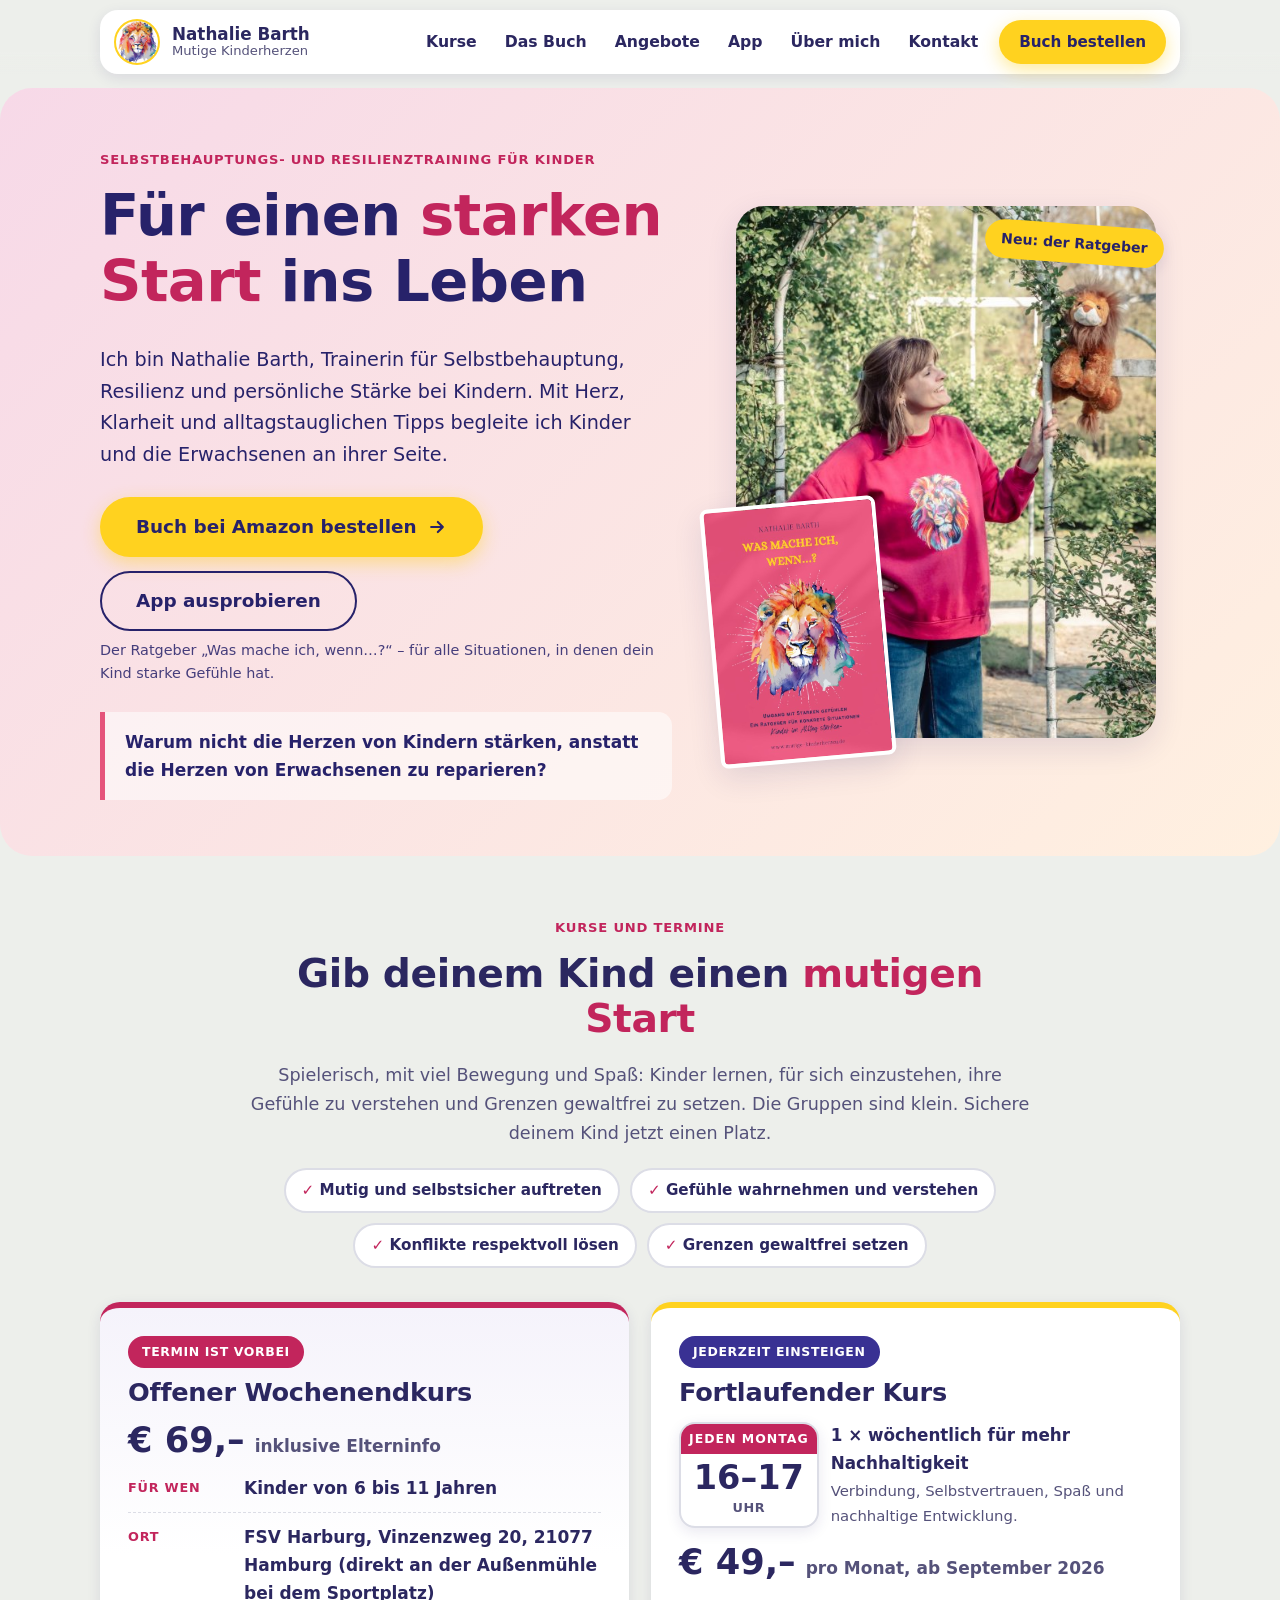
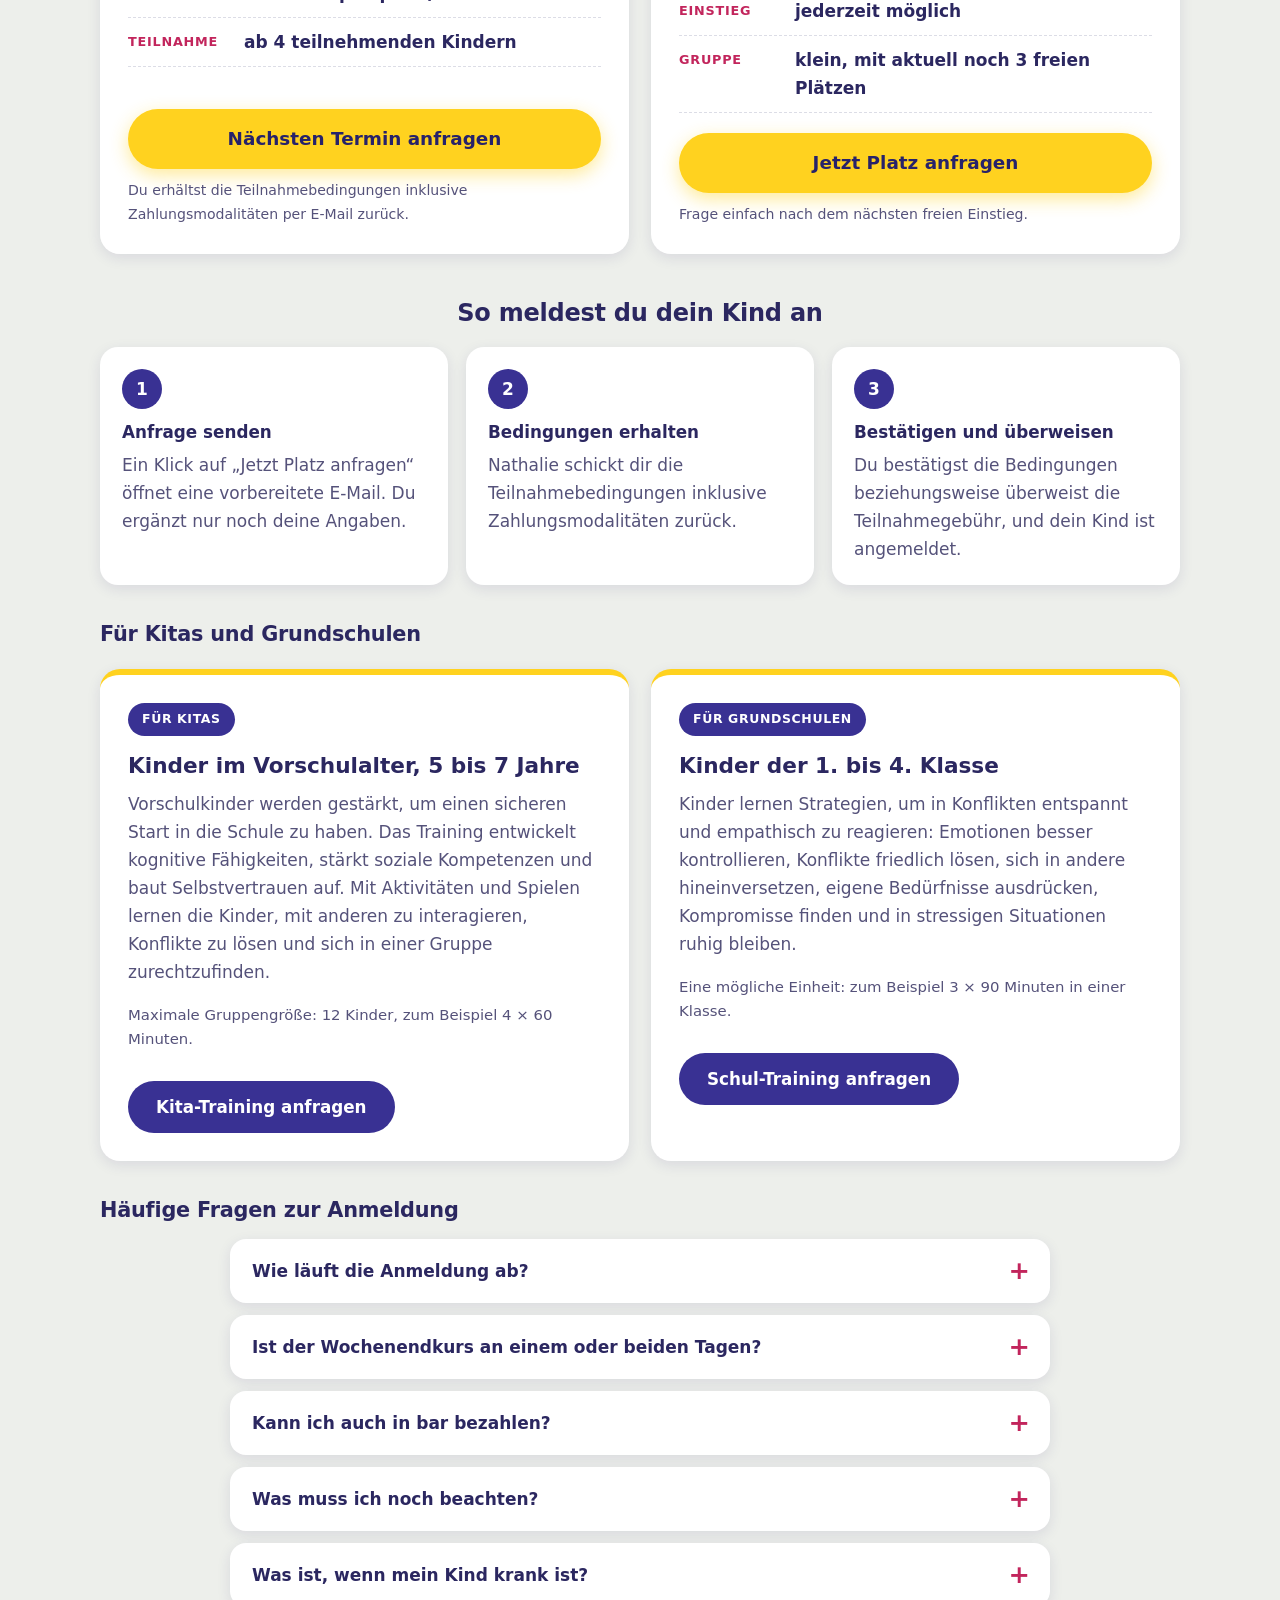
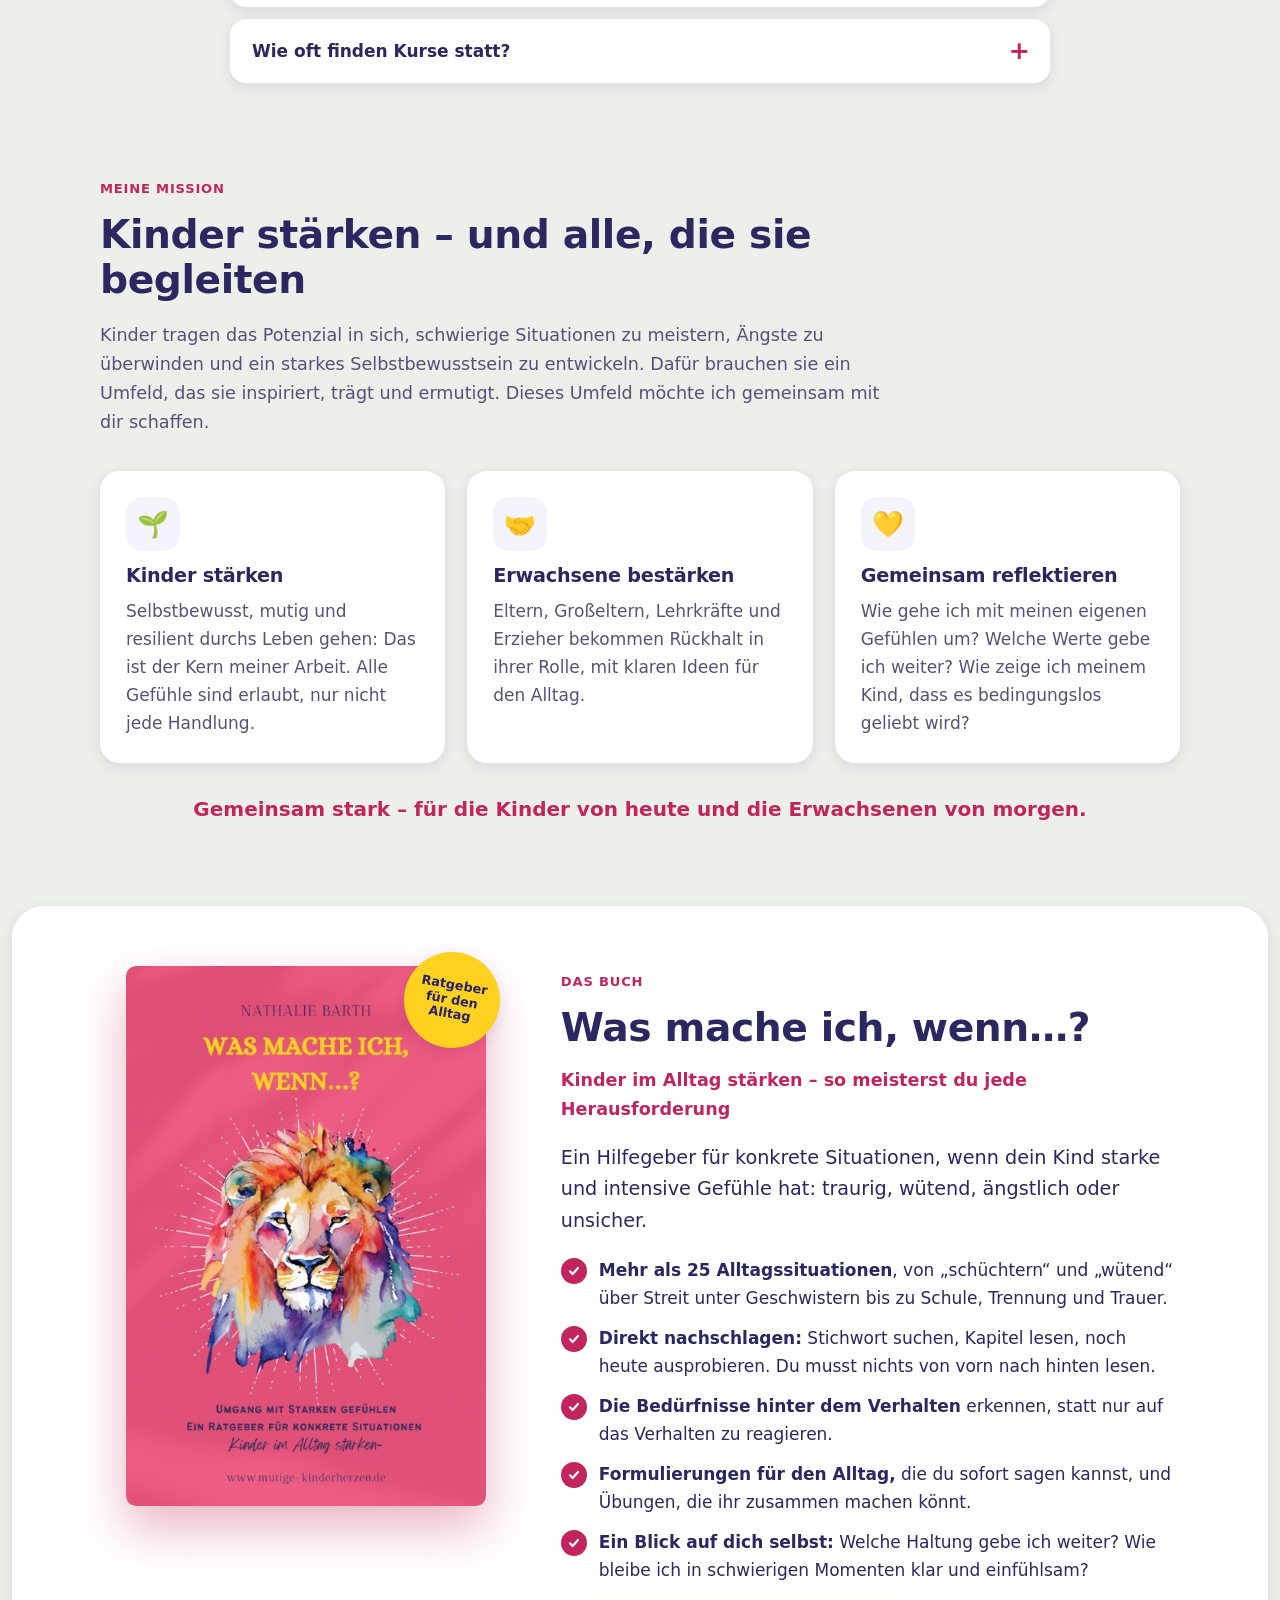
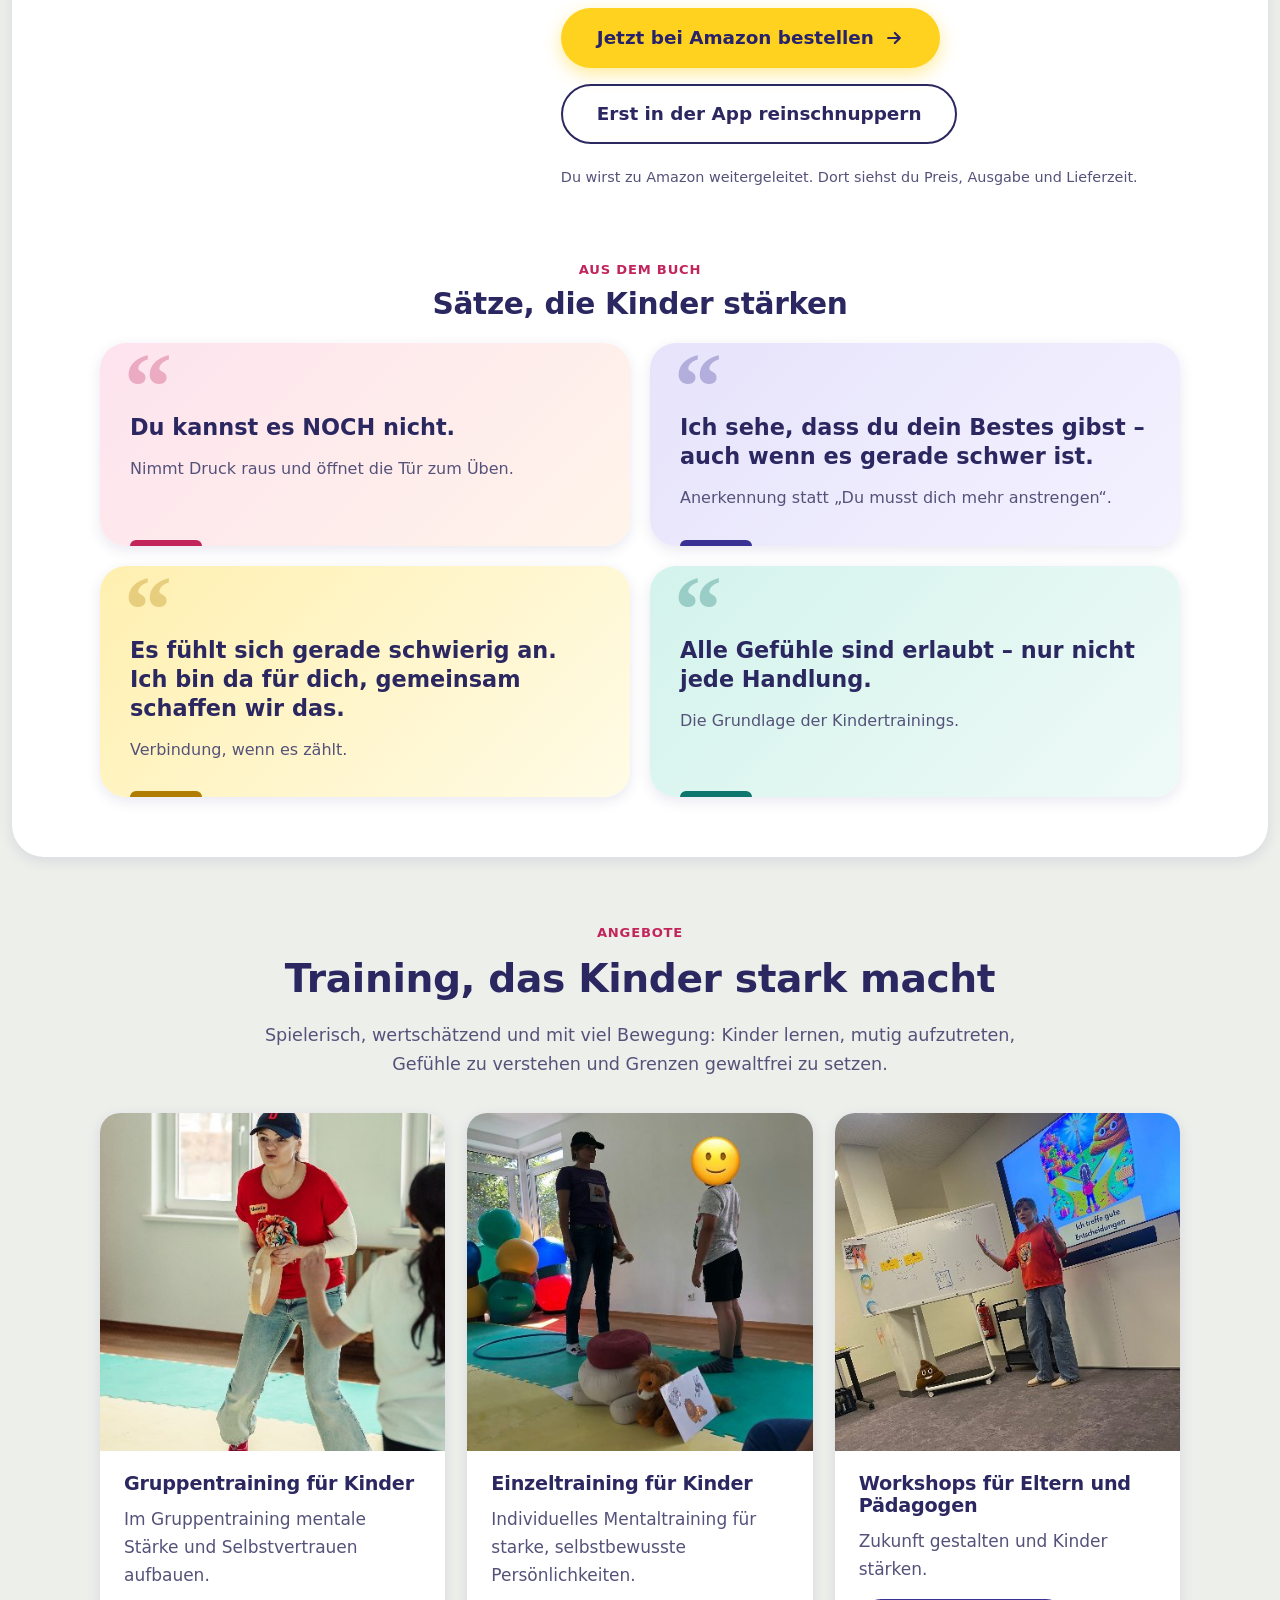
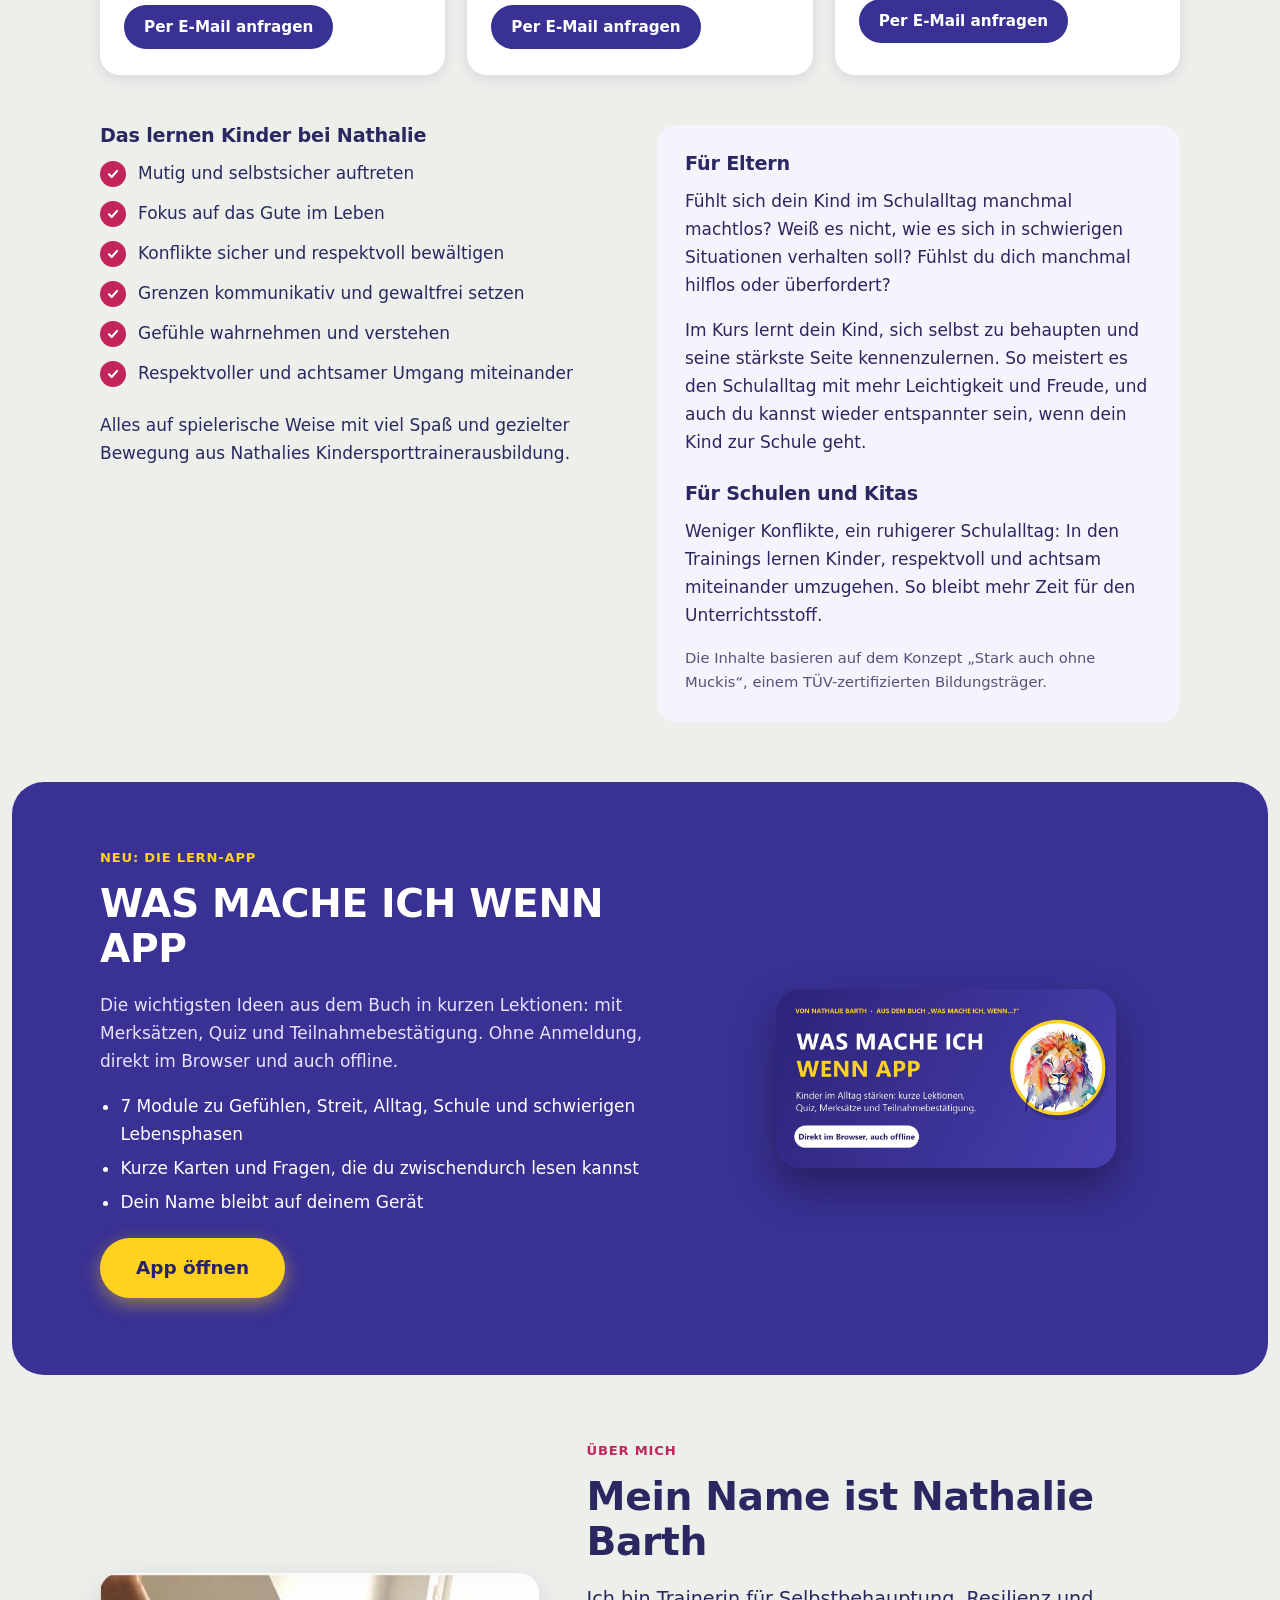
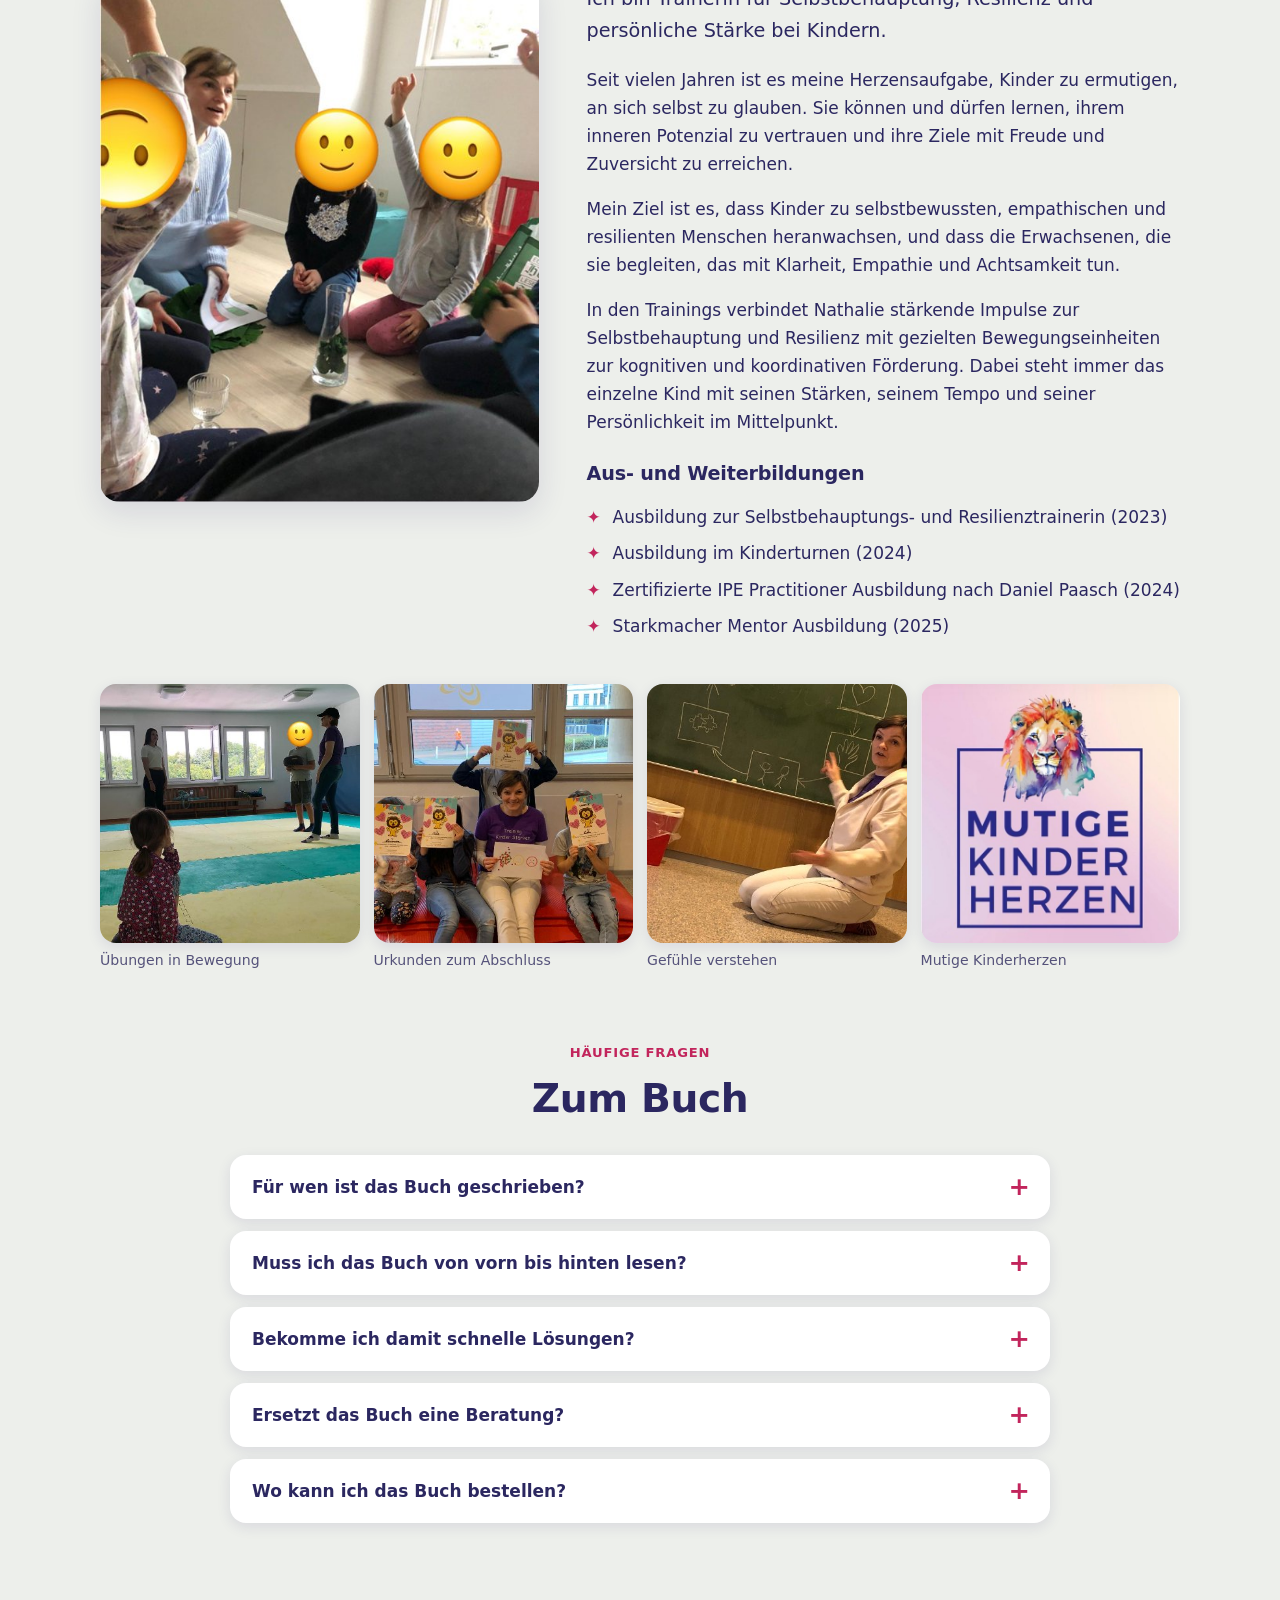
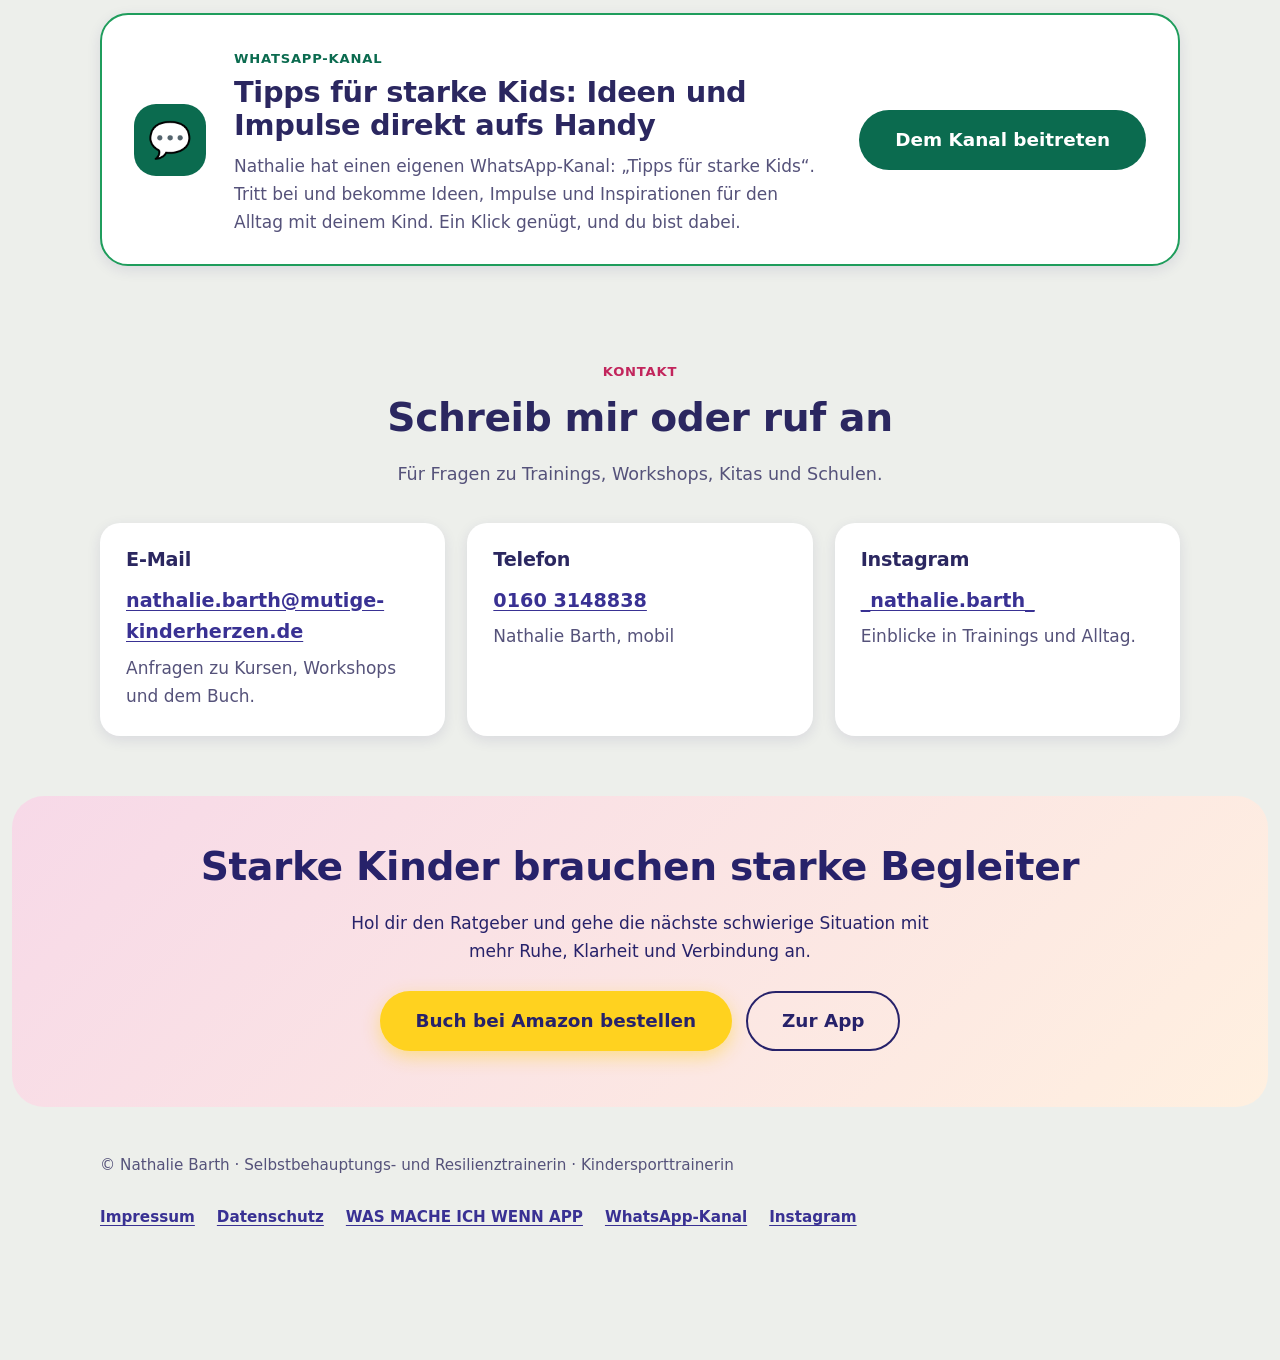
==== commit 98065d3b: "Add files via upload" ====
--- a/index.html
+++ b/index.html
@@ -53,7 +53,7 @@
       </a>
       <button class="burger" type="button" aria-expanded="false" aria-controls="menu" aria-label="Menü"><span></span><span></span><span></span></button>
       <ul class="menu" id="menu">
-        <li><a href="#mission">Mission</a></li>
+        <li><a href="#kurse">Kurse</a></li>
         <li><a href="#buch">Das Buch</a></li>
         <li><a href="#angebote">Angebote</a></li>
         <li><a href="#app">App</a></li>
@@ -88,14 +88,91 @@
   </div>
 </div>
 
-<div class="trust wrap">
-  <ul>
-    <li><i aria-hidden="true">🦁</i><span>Trainings für Kinder: Gruppe und Einzeln</span></li>
-    <li><i aria-hidden="true">📖</i><span>Ratgeber für Eltern, Großeltern und Pädagogen</span></li>
-    <li><i aria-hidden="true">📱</i><span>Lern-App mit Quiz und Teilnahmebestätigung</span></li>
-  </ul>
-</div>
-
+
+
+<section id="kurse" class="kurse">
+  <div class="wrap">
+    <div class="sec-head c">
+      <span class="eyebrow">Kurse und Termine</span>
+      <h2>Gib deinem Kind einen <em>mutigen Start</em></h2>
+      <p>Spielerisch, mit viel Bewegung und Spaß: Kinder lernen, für sich einzustehen, ihre Gefühle zu verstehen und Grenzen gewaltfrei zu setzen. Die Gruppen sind klein. Sichere deinem Kind jetzt einen Platz.</p>
+      <ul class="kbenefits" aria-label="Das lernen Kinder im Kurs">
+        <li>Mutig und selbstsicher auftreten</li><li>Gefühle wahrnehmen und verstehen</li><li>Konflikte respektvoll lösen</li><li>Grenzen gewaltfrei setzen</li>
+      </ul>
+    </div>
+
+    <div class="courses">
+      <article class="course feat" data-kurs-datum="2026-10-24" data-kurs-ende="2026-10-25">
+        <div class="ctop"><span class="badge">Nächster Termin</span></div>
+        <h3 class="ctitle">Offener Wochenendkurs</h3>
+        <div class="datetile" data-when>
+          <div class="dt"><i>Samstag</i><b>24</b><span>Oktober</span></div>
+          <div class="dt"><i>Sonntag</i><b>25</b><span>Oktober</span></div>
+          <p class="dtext"><b>Jeweils 11 bis 13 Uhr</b><span>An beiden Tagen. Die Einheiten bauen aufeinander auf.</span></p>
+        </div>
+        <div class="price"><b>€ 69,–</b><span>inklusive Elterninfo</span></div>
+        <ul class="kv">
+          <li><b>Für wen</b><span>Kinder von 6 bis 11 Jahren</span></li>
+          <li><b>Ort</b><span>FSV Harburg, Vinzenzweg 20, 21077 Hamburg (direkt an der Außenmühle bei dem Sportplatz)</span></li>
+          <li><b>Teilnahme</b><span>ab 4 teilnehmenden Kindern</span></li>
+        </ul>
+        <a class="btn gold big mailbtn" data-angebot="wochenende" href="mailto:nathalie.barth@mutige-kinderherzen.de?subject=Anfrage">Jetzt Platz anfragen</a>
+        <p class="micro">Du erhältst die Teilnahmebedingungen inklusive Zahlungsmodalitäten per E-Mail zurück.</p>
+      </article>
+
+      <article class="course">
+        <div class="ctop"><span class="badge alt">Jederzeit einsteigen</span></div>
+        <h3 class="ctitle">Fortlaufender Kurs</h3>
+        <div class="datetile">
+          <div class="dt"><i>Jeden Montag</i><b>16–17</b><span>Uhr</span></div>
+          <p class="dtext"><b>1 × wöchentlich für mehr Nachhaltigkeit</b><span>Verbindung, Selbstvertrauen, Spaß und nachhaltige Entwicklung.</span></p>
+        </div>
+        <div class="price"><b>€ 49,–</b><span>pro Monat, ab September 2026</span></div>
+        <ul class="kv">
+          <li><b>Einstieg</b><span>jederzeit möglich</span></li>
+          <li><b>Gruppe</b><span>klein, mit aktuell noch 3 freien Plätzen</span></li>
+        </ul>
+        <a class="btn gold big mailbtn" data-angebot="montag" href="mailto:nathalie.barth@mutige-kinderherzen.de?subject=Anfrage">Jetzt Platz anfragen</a>
+        <p class="micro">Frage einfach nach dem nächsten freien Einstieg.</p>
+      </article>
+    </div>
+
+    <h3 class="steps-h">So meldest du dein Kind an</h3>
+    <ol class="steps">
+      <li><b>Anfrage senden</b><span>Ein Klick auf „Jetzt Platz anfragen“ öffnet eine vorbereitete E-Mail. Du ergänzt nur noch deine Angaben.</span></li>
+      <li><b>Bedingungen erhalten</b><span>Nathalie schickt dir die Teilnahmebedingungen inklusive Zahlungsmodalitäten zurück.</span></li>
+      <li><b>Bestätigen und überweisen</b><span>Du bestätigst die Bedingungen beziehungsweise überweist die Teilnahmegebühr, und dein Kind ist angemeldet.</span></li>
+    </ol>
+
+    <h3 class="subh">Für Kitas und Grundschulen</h3>
+    <div class="courses mini">
+      <article class="course">
+        <span class="badge alt">Für Kitas</span>
+        <h4>Kinder im Vorschulalter, 5 bis 7 Jahre</h4>
+        <p>Vorschulkinder werden gestärkt, um einen sicheren Start in die Schule zu haben. Das Training entwickelt kognitive Fähigkeiten, stärkt soziale Kompetenzen und baut Selbstvertrauen auf. Mit Aktivitäten und Spielen lernen die Kinder, mit anderen zu interagieren, Konflikte zu lösen und sich in einer Gruppe zurechtzufinden.</p>
+        <p class="small">Maximale Gruppengröße: 12 Kinder, zum Beispiel 4 × 60 Minuten.</p>
+        <a class="btn ind mailbtn" data-angebot="kita" href="mailto:nathalie.barth@mutige-kinderherzen.de?subject=Anfrage">Kita-Training anfragen</a>
+      </article>
+      <article class="course">
+        <span class="badge alt">Für Grundschulen</span>
+        <h4>Kinder der 1. bis 4. Klasse</h4>
+        <p>Kinder lernen Strategien, um in Konflikten entspannt und empathisch zu reagieren: Emotionen besser kontrollieren, Konflikte friedlich lösen, sich in andere hineinversetzen, eigene Bedürfnisse ausdrücken, Kompromisse finden und in stressigen Situationen ruhig bleiben.</p>
+        <p class="small">Eine mögliche Einheit: zum Beispiel 3 × 90 Minuten in einer Klasse.</p>
+        <a class="btn ind mailbtn" data-angebot="schule" href="mailto:nathalie.barth@mutige-kinderherzen.de?subject=Anfrage">Schul-Training anfragen</a>
+      </article>
+    </div>
+
+    <h3 class="subh">Häufige Fragen zur Anmeldung</h3>
+    <div class="faq" style="margin-top:16px">
+      <details><summary>Wie läuft die Anmeldung ab?</summary><p>Du schreibst Nathalie per E-Mail. Die Buttons oben öffnen eine vorbereitete Nachricht, deine Telefonnummer ist kein Muss. Du erhältst die Teilnahmebedingungen inklusive Zahlungsmodalitäten zurück, bestätigst diese beziehungsweise überweist die Teilnahmegebühr, und dein Kind ist angemeldet.</p></details>
+      <details><summary>Ist der Wochenendkurs an einem oder beiden Tagen?</summary><p>Der Kurs ist an beiden Tagen und baut aufeinander auf. Dein Kind sollte also an beiden Tagen dabei sein.</p></details>
+      <details><summary>Kann ich auch in bar bezahlen?</summary><p>Nein, der Kurs muss vorab bezahlt werden. Vor Ort in bar ist unangebracht: Alle sind aufgeregt, und vor deinem Kind mit Geld hin und her zu hantieren ist einfach nicht schön.</p></details>
+      <details><summary>Was muss ich noch beachten?</summary><p>Alle Details (Ablauf, Ort, Zeithinweise und mehr) erfährst du im Zuge der Anmeldung.</p></details>
+      <details><summary>Was ist, wenn mein Kind krank ist?</summary><p>Dein Kind sollte fit und gesund für den Kurs sein, alles andere macht keinen Sinn. Ist es krank, wird die Teilnahme auf den nächsten Kurs verschoben.</p></details>
+      <details><summary>Wie oft finden Kurse statt?</summary><p>Aktuell finden die Kurse einmal im Monat statt. Die aktuellen Termine stehen oben in diesem Bereich.</p></details>
+    </div>
+  </div>
+</section>
 <section id="mission">
   <div class="wrap">
     <div class="sec-head">
@@ -139,23 +216,13 @@
       </div>
     </div>
 
+    <div class="sayhead"><span class="eyebrow">Aus dem Buch</span><h3>Sätze, die Kinder stärken</h3></div>
     <div class="sayings" role="list" aria-label="Sätze aus dem Buch">
       <figure class="say" role="listitem"><span>Du kannst es NOCH nicht.</span><small>Nimmt Druck raus und öffnet die Tür zum Üben.</small></figure>
       <figure class="say" role="listitem"><span>Ich sehe, dass du dein Bestes gibst – auch wenn es gerade schwer ist.</span><small>Anerkennung statt „Du musst dich mehr anstrengen“.</small></figure>
       <figure class="say" role="listitem"><span>Es fühlt sich gerade schwierig an. Ich bin da für dich, gemeinsam schaffen wir das.</span><small>Verbindung, wenn es zählt.</small></figure>
       <figure class="say" role="listitem"><span>Alle Gefühle sind erlaubt – nur nicht jede Handlung.</span><small>Die Grundlage der Kindertrainings.</small></figure>
     </div>
-
-    <div class="finder" id="finder">
-      <h3>Wobei brauchst du gerade Hilfe?</h3>
-      <p class="hint" style="margin-bottom:14px">Wähle ein Stichwort und sieh, was dich im passenden Kapitel erwartet.</p>
-      <label for="finder-q">Stichwort suchen (zum Beispiel „Wut“, „Schule“ oder „Angst“)</label>
-      <input id="finder-q" type="search" autocomplete="off" placeholder="Stichwort eingeben">
-      <ul class="chips" id="finder-chips" aria-label="Themen im Buch"></ul>
-      <p class="none" id="finder-none" hidden>Dazu habe ich kein passendes Kapitel gefunden. Probiere ein anderes Stichwort.</p>
-      <div class="answer" id="finder-answer" aria-live="polite"><p style="margin:0;color:var(--mute)">Wähle oben ein Thema. Hier steht dann ein erster Gedanke aus dem Buch.</p></div>
-      <noscript><p class="hint">Für den Themenfinder wird JavaScript benötigt. Alle Kapitel findest du im Inhaltsverzeichnis des Buches.</p></noscript>
-    </div>
   </div>
 </section>
 
@@ -164,21 +231,36 @@
     <div class="sec-head c">
       <span class="eyebrow">Angebote</span>
       <h2>Training, das Kinder stark macht</h2>
-      <p>Spielerisch, wertschätzend und nah an dem, was Kinder im Alltag erleben: Selbstvertrauen, Gefühle und eigene Grenzen.</p>
+      <p>Spielerisch, wertschätzend und mit viel Bewegung: Kinder lernen, mutig aufzutreten, Gefühle zu verstehen und Grenzen gewaltfrei zu setzen.</p>
     </div>
     <div class="offers">
-      <article class="offer"><img src="bilder/gruppentraining.jpg" width="408" height="400" alt="Nathalie Barth in rotem Shirt mit Löwen-Motiv leitet im Gruppentraining eine Übung mit einem Kind an" loading="lazy"><div><h3>Gruppentraining für Kinder</h3><p>Im Gruppentraining stärken Kinder gemeinsam mentale Stärke, Selbstbehauptung und den Umgang mit ihren Gefühlen.</p><a class="btn ind sm mailbtn" data-angebot="gruppe" href="mailto:nathalie.barth@gmx.net?subject=Anfrage">Per E-Mail anfragen</a></div></article>
-      <article class="offer"><img src="bilder/einzeltraining.jpg" width="408" height="400" alt="Einzeltraining in einem hellen Raum mit Gymnastikbällen: Nathalie Barth im Gespräch mit einem Kind, dessen Gesicht verdeckt ist" loading="lazy"><div><h3>Einzeltraining für Kinder</h3><p>Individuelles Mentaltraining, das genau dort ansetzt, wo dein Kind gerade Unterstützung braucht.</p><a class="btn ind sm mailbtn" data-angebot="einzel" href="mailto:nathalie.barth@gmx.net?subject=Anfrage">Per E-Mail anfragen</a></div></article>
-      <article class="offer"><img src="bilder/workshop.jpg" width="408" height="400" alt="Workshop für Eltern und Pädagogen: Nathalie Barth erklärt vor einem Whiteboard und einer Präsentation" loading="lazy"><div><h3>Workshops für Eltern und Pädagogen</h3><p>Haltung, Kommunikation und konkrete Werkzeuge, damit du Kinder im Alltag sicher begleiten kannst.</p><a class="btn ind sm mailbtn" data-angebot="workshop" href="mailto:nathalie.barth@gmx.net?subject=Anfrage">Per E-Mail anfragen</a></div></article>
-    </div>
-    <h3 class="subh">Kurse und Programme</h3>
-    <div class="facts">
-      <article class="fact"><b>Offener Wochenendkurs</b><span>Für Kinder von 6 bis 11 Jahren.</span><a class="btn ind sm mailbtn" data-angebot="wochenende" href="mailto:nathalie.barth@gmx.net?subject=Anfrage">Interesse melden</a></article>
-      <article class="fact"><b>Fortlaufender Kurs am Montag</b><span>Regelmäßig dranbleiben und Schritt für Schritt stärker werden.</span><a class="btn ind sm mailbtn" data-angebot="montag" href="mailto:nathalie.barth@gmx.net?subject=Anfrage">Interesse melden</a></article>
-      <article class="fact"><b>Kitas und Schulen</b><span>Programme für Vorschulkinder von 5 bis 7 Jahren und für die Klassen 1 bis 4.</span><a class="btn ind sm mailbtn" data-angebot="kita" href="mailto:nathalie.barth@gmx.net?subject=Anfrage">Programm anfragen</a></article>
-    </div>
-    <p class="hint c">Ein Klick öffnet eine vorbereitete E-Mail an Nathalie mit allen wichtigen Angaben. Du musst nur noch deine Daten ergänzen und absenden. Termine und Preise nennt Nathalie dir persönlich.</p>
-    <p class="moreinfo"><a class="btn ind" href="https://www.mutige-kinderherzen.de/">Alle Kursinfos auf mutige-kinderherzen.de</a></p>
+      <article class="offer"><img src="bilder/gruppentraining.jpg" width="408" height="400" alt="Nathalie Barth in rotem Shirt mit Löwen-Motiv leitet im Gruppentraining eine Übung mit einem Kind an" loading="lazy"><div><h3>Gruppentraining für Kinder</h3><p>Im Gruppentraining mentale Stärke und Selbstvertrauen aufbauen.</p><a class="btn ind sm mailbtn" data-angebot="gruppe" href="mailto:nathalie.barth@mutige-kinderherzen.de?subject=Anfrage">Per E-Mail anfragen</a></div></article>
+      <article class="offer"><img src="bilder/einzeltraining.jpg" width="408" height="400" alt="Einzeltraining in einem hellen Raum mit Gymnastikbällen: Nathalie Barth im Gespräch mit einem Kind, dessen Gesicht verdeckt ist" loading="lazy"><div><h3>Einzeltraining für Kinder</h3><p>Individuelles Mentaltraining für starke, selbstbewusste Persönlichkeiten.</p><a class="btn ind sm mailbtn" data-angebot="einzel" href="mailto:nathalie.barth@mutige-kinderherzen.de?subject=Anfrage">Per E-Mail anfragen</a></div></article>
+      <article class="offer"><img src="bilder/workshop.jpg" width="408" height="400" alt="Workshop für Eltern und Pädagogen: Nathalie Barth erklärt vor einem Whiteboard und einer Präsentation" loading="lazy"><div><h3>Workshops für Eltern und Pädagogen</h3><p>Zukunft gestalten und Kinder stärken.</p><a class="btn ind sm mailbtn" data-angebot="workshop" href="mailto:nathalie.barth@mutige-kinderherzen.de?subject=Anfrage">Per E-Mail anfragen</a></div></article>
+    </div>
+
+    <div class="learn">
+      <div>
+        <h3>Das lernen Kinder bei Nathalie</h3>
+        <ul class="checks">
+          <li><span>Mutig und selbstsicher auftreten</span></li>
+          <li><span>Fokus auf das Gute im Leben</span></li>
+          <li><span>Konflikte sicher und respektvoll bewältigen</span></li>
+          <li><span>Grenzen kommunikativ und gewaltfrei setzen</span></li>
+          <li><span>Gefühle wahrnehmen und verstehen</span></li>
+          <li><span>Respektvoller und achtsamer Umgang miteinander</span></li>
+        </ul>
+        <p>Alles auf spielerische Weise mit viel Spaß und gezielter Bewegung aus Nathalies Kindersporttrainerausbildung.</p>
+      </div>
+      <div class="learnbox">
+        <h3>Für Eltern</h3>
+        <p>Fühlt sich dein Kind im Schulalltag manchmal machtlos? Weiß es nicht, wie es sich in schwierigen Situationen verhalten soll? Fühlst du dich manchmal hilflos oder überfordert?</p>
+        <p>Im Kurs lernt dein Kind, sich selbst zu behaupten und seine stärkste Seite kennenzulernen. So meistert es den Schulalltag mit mehr Leichtigkeit und Freude, und auch du kannst wieder entspannter sein, wenn dein Kind zur Schule geht.</p>
+        <h3>Für Schulen und Kitas</h3>
+        <p>Weniger Konflikte, ein ruhigerer Schulalltag: In den Trainings lernen Kinder, respektvoll und achtsam miteinander umzugehen. So bleibt mehr Zeit für den Unterrichtsstoff.</p>
+        <p class="small">Die Inhalte basieren auf dem Konzept „Stark auch ohne Muckis“, einem TÜV-zertifizierten Bildungsträger.</p>
+      </div>
+    </div>
   </div>
 </section>
 
@@ -211,7 +293,14 @@
         <p class="lead">Ich bin Trainerin für Selbstbehauptung, Resilienz und persönliche Stärke bei Kindern.</p>
         <p>Seit vielen Jahren ist es meine Herzensaufgabe, Kinder zu ermutigen, an sich selbst zu glauben. Sie können und dürfen lernen, ihrem inneren Potenzial zu vertrauen und ihre Ziele mit Freude und Zuversicht zu erreichen.</p>
         <p>Mein Ziel ist es, dass Kinder zu selbstbewussten, empathischen und resilienten Menschen heranwachsen, und dass die Erwachsenen, die sie begleiten, das mit Klarheit, Empathie und Achtsamkeit tun.</p>
-        <p><a class="btn ind" href="https://www.mutige-kinderherzen.de/">Mehr auf mutige-kinderherzen.de</a></p>
+        <p>In den Trainings verbindet Nathalie stärkende Impulse zur Selbstbehauptung und Resilienz mit gezielten Bewegungseinheiten zur kognitiven und koordinativen Förderung. Dabei steht immer das einzelne Kind mit seinen Stärken, seinem Tempo und seiner Persönlichkeit im Mittelpunkt.</p>
+        <h3 style="margin-top:1.4em">Aus- und Weiterbildungen</h3>
+        <ul class="edu">
+          <li>Ausbildung zur Selbstbehauptungs- und Resilienztrainerin (2023)</li>
+          <li>Ausbildung im Kinderturnen (2024)</li>
+          <li>Zertifizierte IPE Practitioner Ausbildung nach Daniel Paasch (2024)</li>
+          <li>Starkmacher Mentor Ausbildung (2025)</li>
+        </ul>
       </div>
     </div>
     <ul class="gallery" aria-label="Eindrücke aus den Trainings">
@@ -236,12 +325,26 @@
   </div>
 </section>
 
+<section id="whatsapp" class="wa">
+  <div class="wrap">
+    <div class="wabox">
+      <div class="waic" aria-hidden="true">💬</div>
+      <div class="watext">
+        <span class="eyebrow">WhatsApp-Kanal</span>
+        <h2>Tipps für starke Kids: Ideen und Impulse direkt aufs Handy</h2>
+        <p>Nathalie hat einen eigenen WhatsApp-Kanal: „Tipps für starke Kids“. Tritt bei und bekomme Ideen, Impulse und Inspirationen für den Alltag mit deinem Kind. Ein Klick genügt, und du bist dabei.</p>
+      </div>
+      <a class="btn wabtn big" href="https://whatsapp.com/channel/0029VamB5UN3LdQcJmxCBf1r">Dem Kanal beitreten</a>
+    </div>
+  </div>
+</section>
 <section id="kontakt">
   <div class="wrap">
     <div class="sec-head c"><span class="eyebrow">Kontakt</span><h2>Schreib mir oder ruf an</h2><p>Für Fragen zu Trainings, Workshops, Kitas und Schulen.</p></div>
     <div class="contact">
-      <div class="card"><h3>E-Mail</h3><a class="big" href="mailto:nathalie.barth@gmx.net">nathalie.barth@gmx.net</a><p>Anfragen zu Kursen, Workshops und dem Buch.</p></div>
-      <div class="card"><h3>Telefon</h3><a class="big" href="tel:+491603148838">+49 (0) 160 314 88 38</a><p>Mobil, Nathalie Barth</p></div>
+      <div class="card"><h3>E-Mail</h3><a class="big" href="mailto:nathalie.barth@mutige-kinderherzen.de">nathalie.barth@mutige-kinderherzen.de</a><p>Anfragen zu Kursen, Workshops und dem Buch.</p></div>
+      <div class="card"><h3>Telefon</h3><a class="big" href="tel:+491603148838">0160 3148838</a><p>Nathalie Barth, mobil</p></div>
+      <div class="card"><h3>Instagram</h3><a class="big" href="https://www.instagram.com/_nathalie.barth_/">_nathalie.barth_</a><p>Einblicke in Trainings und Alltag.</p></div>
     </div>
   </div>
 </section>
@@ -265,17 +368,19 @@
       <span id="install-ios" hidden>Auf dem iPhone: Teilen-Symbol antippen, dann „Zum Home-Bildschirm“.</span>
     </div>
     <div class="row">
-      <span>© Nathalie Barth · Selbstbehauptungs- und Resilienztrainerin</span>
+      <span>© Nathalie Barth · Selbstbehauptungs- und Resilienztrainerin · Kindersporttrainerin</span>
       <nav aria-label="Rechtliches">
         <a href="impressum.html">Impressum</a>
         <a href="datenschutz.html">Datenschutz</a>
         <a href="was-mache-ich-wenn-app/app.html">WAS MACHE ICH WENN APP</a>
+        <a href="https://whatsapp.com/channel/0029VamB5UN3LdQcJmxCBf1r">WhatsApp-Kanal</a>
+        <a href="https://www.instagram.com/_nathalie.barth_/">Instagram</a>
       </nav>
     </div>
   </div>
 </footer>
 
-<div class="ctabar"><a class="btn gold" href="https://www.amazon.de/Was-mache-ich-wenn-Situationen/dp/B0FKZ4T17T">Buch bei Amazon bestellen</a></div>
+<div class="ctabar"><a class="btn ind" href="#kurse">Kurse und Termine</a><a class="btn gold" href="https://www.amazon.de/Was-mache-ich-wenn-Situationen/dp/B0FKZ4T17T">Buch bestellen</a></div>
 <div id="upd" class="upd" role="status"><span>Neue Version verfügbar</span><button id="upd-btn" class="btn gold" type="button">Aktualisieren</button></div>
 <script src="seite.js"></script>
 </body>
--- a/stil.css
+++ b/stil.css
@@ -37,7 +37,7 @@
 .brand b{display:block;font-size:1.05rem;line-height:1.1}
 .brand small{display:block;color:var(--mute);font-size:.82rem;line-height:1.2}
 .menu{display:flex;align-items:center;gap:2px;list-style:none;margin:0;padding:0}
-.menu a{display:inline-flex;align-items:center;min-height:44px;padding:0 13px;border-radius:12px;text-decoration:none;color:var(--ink);font-weight:600;font-size:.98rem}
+.menu a{display:inline-flex;align-items:center;white-space:nowrap;min-height:44px;padding:0 13px;border-radius:12px;text-decoration:none;color:var(--ink);font-weight:600;font-size:.98rem}
 .menu a:hover{background:var(--soft)}
 .menu a[aria-current="page"],.menu a.act{color:var(--pink-text)}
 .burger{display:none;min-width:48px;min-height:48px;border:0;background:var(--soft);color:var(--ink);border-radius:12px;font:700 1rem system-ui;cursor:pointer}
@@ -54,7 +54,7 @@
 .btn.line{background:transparent;color:var(--hero-ink);border-color:currentColor}
 .btn.ind{background:var(--indigo);color:#fff}
 .btn.big{min-height:60px;padding:0 34px;font-size:1.15rem}
-.btn.sm{min-height:44px;padding:0 18px;font-size:.95rem}
+.btn.sm{min-height:44px;padding:0 18px;font-size:.95rem;white-space:nowrap}
 .btn svg{width:20px;height:20px;flex:none}
 
 /* Hero */
@@ -76,7 +76,7 @@
 .chipnew{position:absolute;right:-8px;top:18px;background:var(--gold);color:var(--gold-ink);font-weight:800;border-radius:999px;padding:8px 16px;font-size:.88rem;box-shadow:var(--shadow-s);transform:rotate(4deg)}
 
 /* Sections */
-section{padding:72px 0}
+section{padding:60px 0}
 .sec-head{max-width:46em;margin-bottom:34px}
 .sec-head.c{text-align:center;margin-inline:auto}
 .sec-head p{color:var(--mute);font-size:1.1rem}
@@ -102,27 +102,25 @@
 .titel2{color:var(--pink-text);font-weight:700;margin:-.2em 0 1em;font-size:1.1rem}
 .buyrow{display:flex;flex-wrap:wrap;align-items:center;gap:16px;margin:8px 0}
 .buyrow .hint{flex-basis:100%}
-.sayings{display:grid;grid-template-columns:repeat(2,1fr);gap:14px;margin:30px 0 0}
-.say{margin:0;background:var(--soft);border-radius:16px;padding:16px 18px;font-weight:700;color:var(--ink);position:relative}
-.say::before{content:"„";position:absolute;left:12px;top:-4px;font-size:2.6rem;color:var(--pink-text);line-height:1}
-.say span{display:block;padding-left:16px}
-.say small{display:block;font-weight:400;color:var(--mute);margin-top:4px;padding-left:16px}
-
-/* Themenfinder */
-.finder{background:var(--soft);border-radius:var(--r);padding:26px;margin-top:40px}
-.finder h3{margin-bottom:6px}
-.finder label{display:block;font-weight:700;margin-bottom:8px}
-.finder input{width:100%;min-height:52px;font:inherit;font-size:1rem;padding:0 16px;border-radius:14px;border:2px solid var(--line);background:var(--card);color:var(--ink)}
-.finder input::placeholder{color:var(--mute);opacity:1}
-.chips{display:flex;flex-wrap:wrap;gap:10px;margin:16px 0 0;padding:0;list-style:none}
-.chips button{min-height:44px;padding:0 16px;border-radius:999px;border:2px solid var(--line);background:var(--card);color:var(--ink);font:600 .95rem system-ui,-apple-system,"Segoe UI",Roboto,sans-serif;cursor:pointer}
-.chips button:hover{border-color:var(--indigo)}
-.chips button[aria-pressed="true"]{background:var(--indigo);border-color:var(--indigo);color:#fff}
-.answer{margin-top:20px;background:var(--card);border-radius:16px;padding:22px;border:2px solid var(--line);min-height:96px}
-.answer h4{margin:0 0 6px;font-size:1.15rem;color:var(--ink)}
-.answer p{margin:0 0 14px;color:var(--ink)}
-.none{color:var(--mute);margin:14px 0 0}
-
+.sayhead{margin:56px 0 22px;text-align:center}
+.sayhead .eyebrow{margin-bottom:6px}
+.sayhead h3{font-size:clamp(1.35rem,3.2vw,1.85rem);margin:0}
+.sayings{display:grid;grid-template-columns:repeat(2,1fr);gap:20px;margin:0}
+.say{--ac:#c2255c;--t1:#fde3ee;--t2:#fff4ea;position:relative;margin:0;padding:70px 30px 34px;border-radius:26px;background:linear-gradient(135deg,var(--t1),var(--t2));color:var(--ink);overflow:hidden;box-shadow:var(--shadow-s);transition:transform .2s,box-shadow .2s}
+.say:hover{transform:translateY(-4px);box-shadow:var(--shadow)}
+.say::before{content:"\201C";position:absolute;left:24px;top:-4px;font:800 6rem/1 Georgia,"Times New Roman",serif;color:var(--ac);opacity:.3;pointer-events:none}
+.say::after{content:"";position:absolute;left:30px;bottom:0;width:72px;height:6px;border-radius:6px 6px 0 0;background:var(--ac)}
+.say span{display:block;font-size:clamp(1.15rem,2.4vw,1.4rem);font-weight:800;line-height:1.3;color:var(--ink);position:relative}
+.say small{display:block;margin-top:14px;font-size:1rem;color:var(--mute);font-weight:500;position:relative}
+.say:nth-child(2){--ac:#393193;--t1:#e6e3fb;--t2:#f4f2ff}
+.say:nth-child(3){--ac:#b07d00;--t1:#fff0b0;--t2:#fffbe6}
+.say:nth-child(4){--ac:#0f766e;--t1:#d3f3ec;--t2:#effaf7}
+@media (prefers-color-scheme:dark){
+  .say{--ac:#ff93b3;--t1:#3a2670;--t2:#2c2468}
+  .say:nth-child(2){--ac:#cfc9ff;--t1:#2d2a7c;--t2:#252269}
+  .say:nth-child(3){--ac:#ffd21f;--t1:#44381c;--t2:#2e2a3a}
+  .say:nth-child(4){--ac:#5eead4;--t1:#14404a;--t2:#1c3050}
+}
 /* Angebote */
 .offers{display:grid;grid-template-columns:repeat(3,1fr);gap:22px}
 .offer{background:var(--card);border-radius:var(--r);overflow:hidden;box-shadow:var(--shadow-s);display:flex;flex-direction:column}
@@ -141,8 +139,79 @@
 .offer .mailbtn::after{border-radius:var(--r)}
 .fact .mailbtn::after{border-radius:16px}
 .offer:hover,.fact:hover{box-shadow:var(--shadow)}
-.moreinfo{margin-top:26px;text-align:center}
-
+
+/* Kurse */
+.courses{display:grid;grid-template-columns:repeat(2,minmax(0,1fr));gap:22px;margin-top:22px}
+.course{position:relative;background:var(--card);border-radius:var(--r);padding:28px;box-shadow:var(--shadow-s);display:flex;flex-direction:column;border-top:6px solid var(--gold)}
+.course.feat{border-top-color:#c2255c;background:linear-gradient(180deg,var(--soft),var(--card) 45%)}
+.course h4{margin:12px 0 6px;font-size:1.35rem;font-weight:800;color:var(--ink)}
+.course p{color:var(--mute)}
+.course .small{font-size:.93rem}
+.course .btn{margin-top:auto;align-self:flex-start}
+.badge{align-self:flex-start;background:#c2255c;color:#fff;font-weight:800;font-size:.78rem;letter-spacing:.05em;text-transform:uppercase;border-radius:999px;padding:6px 14px}
+.badge.alt{background:#393193}
+.course .when{font-size:1.55rem;font-weight:800;color:var(--ink);margin:0 0 16px;line-height:1.2}
+.kv{list-style:none;margin:0 0 16px;padding:0;display:grid;gap:10px}
+.kv li{display:grid;grid-template-columns:104px minmax(0,1fr);gap:12px;padding-bottom:10px;border-bottom:1px dashed var(--line)}
+.kv b{color:var(--pink-text);font-size:.8rem;text-transform:uppercase;letter-spacing:.06em;padding-top:3px}
+.kv span{color:var(--ink);font-weight:600;overflow-wrap:anywhere}
+.learn{display:grid;grid-template-columns:1fr 1fr;gap:34px;margin-top:50px;align-items:start}
+.learn h3{margin-bottom:.6em}
+.learnbox{background:var(--soft);border-radius:var(--r);padding:28px}
+.learnbox h3:not(:first-child){margin-top:1.4em}
+.learnbox p{color:var(--ink)}
+.learnbox .small{font-size:.92rem;color:var(--mute);margin:0}
+.edu{margin:18px 0 0;padding:0;list-style:none;display:grid;gap:8px}
+.edu li{padding-left:26px;position:relative;color:var(--ink)}
+.edu li::before{content:"✦";position:absolute;left:0;color:var(--pink-text)}
+@media (max-width:1060px) and (min-width:861px){.brand small{display:none}.menu a{padding:0 9px}.navcta{padding:0 14px}}
+@media (max-width:980px){.courses,.learn,.steps{grid-template-columns:minmax(0,1fr)}.kv li{grid-template-columns:90px minmax(0,1fr)}.say{padding:66px 24px 32px}}
+/* Kurse: Sektion direkt unter dem Hero */
+.kurse{padding:56px 0 30px}
+.kurse .sec-head h2 em{font-style:normal;color:var(--pink-text)}
+.kbenefits{display:flex;flex-wrap:wrap;justify-content:center;gap:10px;margin:20px 0 0;padding:0;list-style:none}
+.kbenefits li{max-width:100%;background:var(--card);border:2px solid var(--line);border-radius:999px;padding:8px 16px;font-weight:700;font-size:.95rem;color:var(--ink)}
+.kbenefits li::before{content:"✓ ";color:var(--pink-text);font-weight:800}
+.course .ctop{display:flex;flex-wrap:wrap;gap:8px 10px;align-items:center;margin-bottom:4px}
+.course .ctitle{margin:6px 0 14px;font-size:1.6rem}
+.chip{display:inline-flex;align-items:center;gap:8px;border-radius:999px;padding:8px 14px;min-height:40px;font-weight:800;font-size:.82rem;background:var(--gold);color:var(--gold-ink)}
+.chip.hot{background:#fff1f5;color:#9d0f3b;border:2px solid #c2255c}
+.chip .dot{width:9px;height:9px;border-radius:50%;background:#c2255c;animation:pulse 1.6s infinite;display:inline-block}
+@keyframes pulse{0%{box-shadow:0 0 0 0 rgba(194,37,92,.55)}70%{box-shadow:0 0 0 9px rgba(194,37,92,0)}100%{box-shadow:0 0 0 0 rgba(194,37,92,0)}}
+.datetile{display:flex;gap:12px;align-items:stretch;margin:0 0 16px;flex-wrap:wrap}
+.dt{min-width:92px;border-radius:16px;overflow:hidden;text-align:center;background:var(--card);border:2px solid var(--line);box-shadow:var(--shadow-s)}
+.dt i{display:block;font-style:normal;background:#c2255c;color:#fff;font-weight:800;font-size:.78rem;letter-spacing:.08em;text-transform:uppercase;padding:5px 8px}
+.dt b{display:block;font-size:2.1rem;line-height:1.1;padding:6px 8px 0;color:var(--ink);font-weight:800}
+.dt span{display:block;font-size:.8rem;font-weight:700;color:var(--mute);padding:0 8px 8px;text-transform:uppercase;letter-spacing:.04em}
+.dtext{flex:1 1 160px;margin:0;align-self:center;color:var(--mute)}
+.dtext b{display:block;color:var(--ink);font-size:1.05rem;margin-bottom:2px}
+.dtext span{display:block;font-size:.93rem}
+.price{margin:0 0 14px;display:flex;align-items:baseline;gap:10px;flex-wrap:wrap}
+.price b{font-size:2.2rem;font-weight:800;color:var(--ink);line-height:1}
+.price span{color:var(--mute);font-weight:600}
+.course .micro{font-size:.88rem;color:var(--mute);margin:10px 0 0}
+.course .btn.big{align-self:stretch;margin-top:auto}
+.course .kv{margin-bottom:20px}
+.course.gone .datetile{display:none}
+.courses.mini .course .btn{margin-top:14px}
+.steps-h{text-align:center;margin:46px 0 0;font-size:1.5rem}
+.steps{counter-reset:s;display:grid;grid-template-columns:repeat(3,minmax(0,1fr));gap:18px;margin:20px 0 0;padding:0;list-style:none}
+.steps li{min-width:0;overflow-wrap:anywhere;counter-increment:s;background:var(--card);border-radius:18px;padding:22px;box-shadow:var(--shadow-s)}
+.steps li::before{content:counter(s);display:grid;place-items:center;width:40px;height:40px;border-radius:50%;background:var(--indigo);color:#fff;font-weight:800;margin-bottom:10px}
+.steps b{display:block;margin-bottom:4px;color:var(--ink);font-size:1.05rem;overflow-wrap:anywhere}
+.steps span{display:block;color:var(--mute);overflow-wrap:anywhere}
+@media (prefers-color-scheme:dark){.chip.hot{background:#3a1530;color:#ffc2d4;border-color:#ff93b3}}
+
+@media (max-width:980px){.steps{grid-template-columns:minmax(0,1fr)}}
+
+/* Kein Zittern beim Darüberfahren: Der Button verschiebt sich nicht, weil sein Klickbereich (::after) sonst mit wandert */
+.btn.mailbtn:hover{transform:none}
+.course .mailbtn::after{display:none}
+.course:hover{box-shadow:var(--shadow)}
+/* Engere Abstände zwischen zusammengehörigen Abschnitten */
+#ueber{padding-bottom:20px}
+#faq{padding-top:28px}
+.gallery{margin-top:34px}
 /* App-Teaser */
 .band{background:var(--band);color:var(--band-ink);border-radius:32px;margin:0 12px}
 .band .grid{display:grid;grid-template-columns:1.1fr .9fr;gap:40px;align-items:center}
@@ -173,7 +242,7 @@
 details p{padding:0 22px 20px;margin:0;color:var(--mute)}
 
 /* Kontakt */
-.contact{display:grid;grid-template-columns:1fr 1fr;gap:26px;align-items:stretch}
+.contact{display:grid;grid-template-columns:repeat(3,1fr);gap:22px;align-items:stretch}
 .contact .card h3{margin-bottom:.4em}
 .contact a.big{display:block;font-weight:800;font-size:1.2rem;word-break:break-word;padding:6px 0}
 .cta-final{text-align:center;background:var(--hero);color:var(--hero-ink);border-radius:32px;padding:48px 24px;margin:0 12px}
@@ -181,6 +250,17 @@
 .cta-final p{max-width:36em;margin-inline:auto}
 .cta-final .cta-row{justify-content:center}
 
+/* WhatsApp-Kanal */
+.wa{padding:30px 0}
+.wabox{display:grid;grid-template-columns:auto 1fr auto;gap:22px 28px;align-items:center;background:var(--card);border-radius:28px;padding:28px 32px;box-shadow:var(--shadow-s);border:2px solid #1f9d5c}
+.waic{width:72px;height:72px;border-radius:22px;background:#0b6b4f;display:grid;place-items:center;font-size:2.2rem;color:#fff}
+.watext h2{font-size:clamp(1.3rem,3vw,1.8rem);margin-bottom:.35em}
+.watext p{margin:0;color:var(--mute)}
+.watext .eyebrow{color:#0b6b4f;margin-bottom:6px}
+@media (prefers-color-scheme:dark){.watext .eyebrow{color:#7ee2a8}.wabox{border-color:#2fbf75}}
+.btn.wabtn{background:#0b6b4f;color:#fff;white-space:nowrap}
+.btn.wabtn:hover{background:#09573f}
+@media (max-width:860px){.wabox{grid-template-columns:1fr;padding:24px 22px;text-align:left}.waic{width:60px;height:60px}.btn.wabtn{width:100%;white-space:normal}}
 /* Footer */
 footer{padding:46px 0 120px;color:var(--mute);font-size:.95rem}
 footer .row{display:flex;flex-wrap:wrap;gap:18px 32px;justify-content:space-between;align-items:center}
@@ -228,7 +308,7 @@
 }
 @media (max-width:760px){
   body{font-size:16.5px;padding-bottom:0}
-  section{padding:52px 0}
+  section{padding:44px 0}
   .buch,.band,.cta-final{margin:0 8px;border-radius:26px}
   .doc{padding:24px 20px}
   .ctabar{display:flex;position:fixed;left:0;right:0;bottom:0;z-index:60;padding:10px 16px calc(10px + env(safe-area-inset-bottom));background:var(--card);box-shadow:0 -6px 20px rgba(39,34,106,.18);gap:10px;align-items:center}
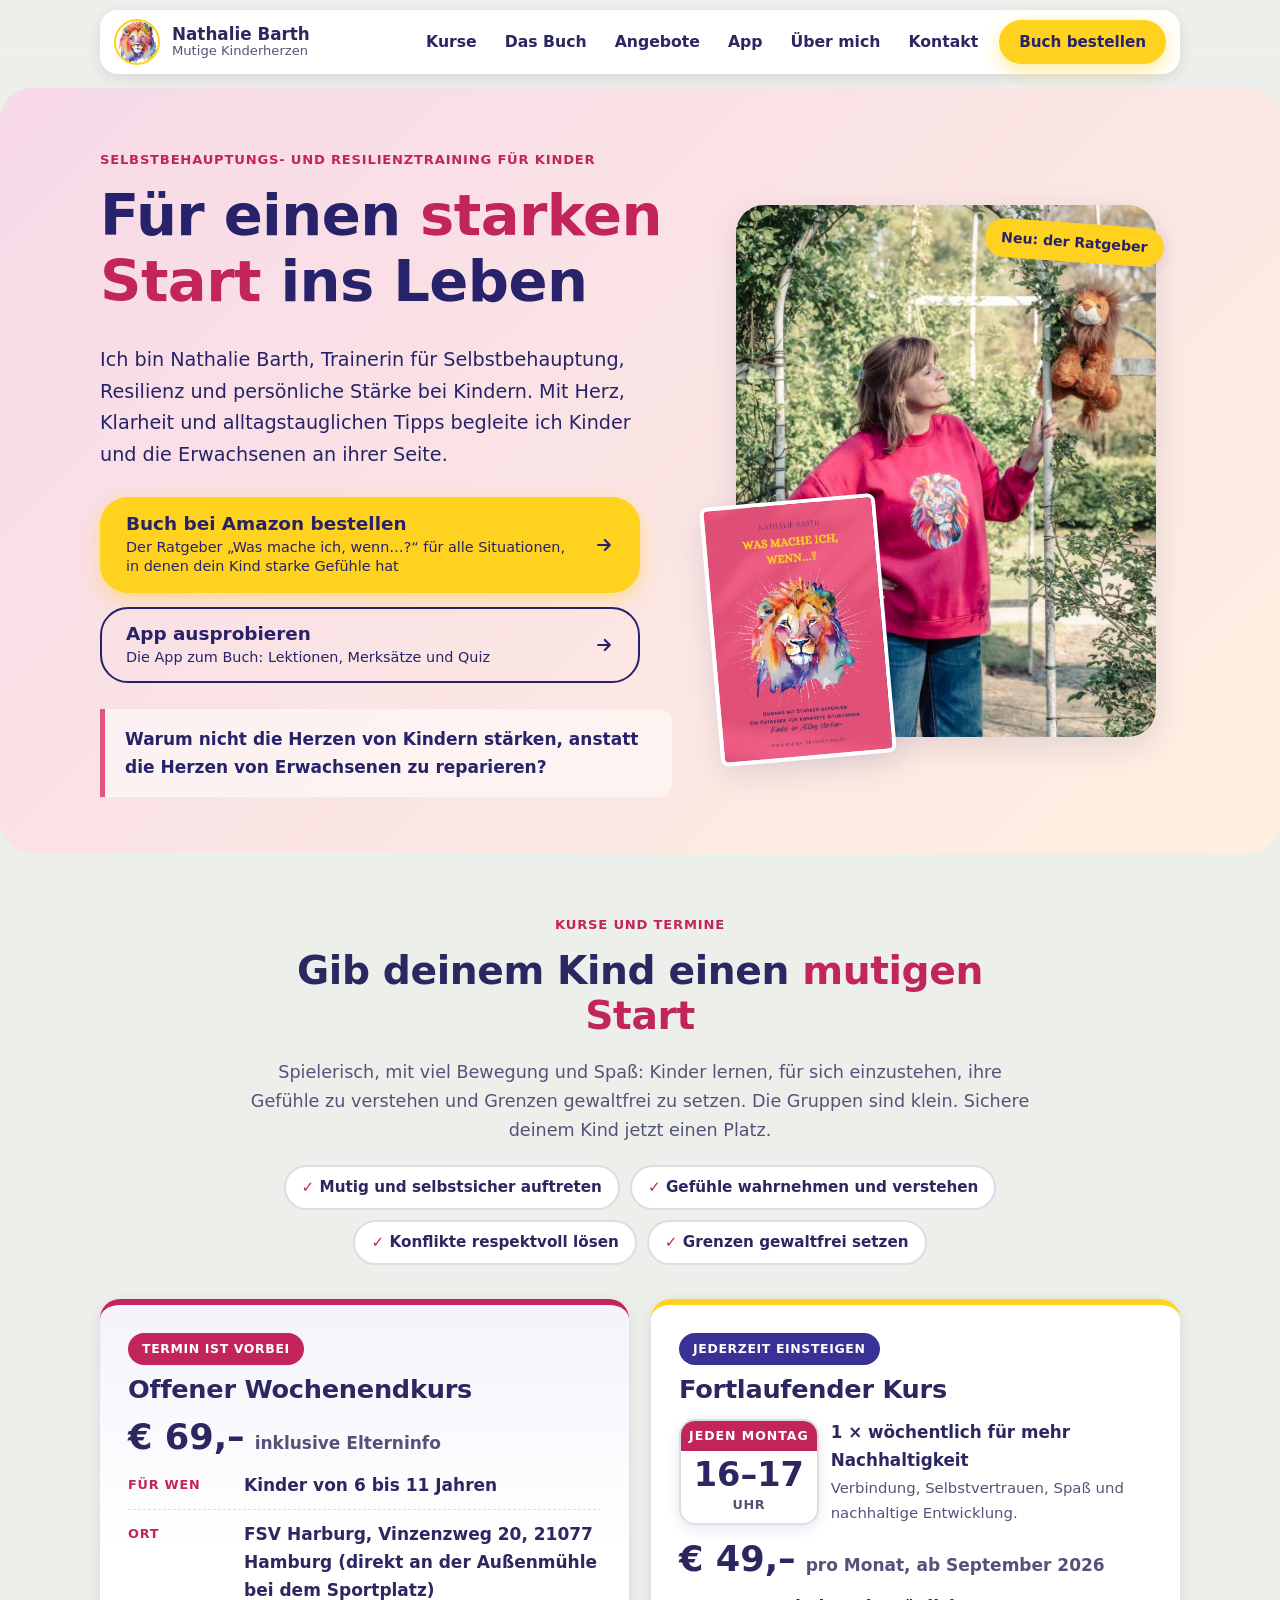
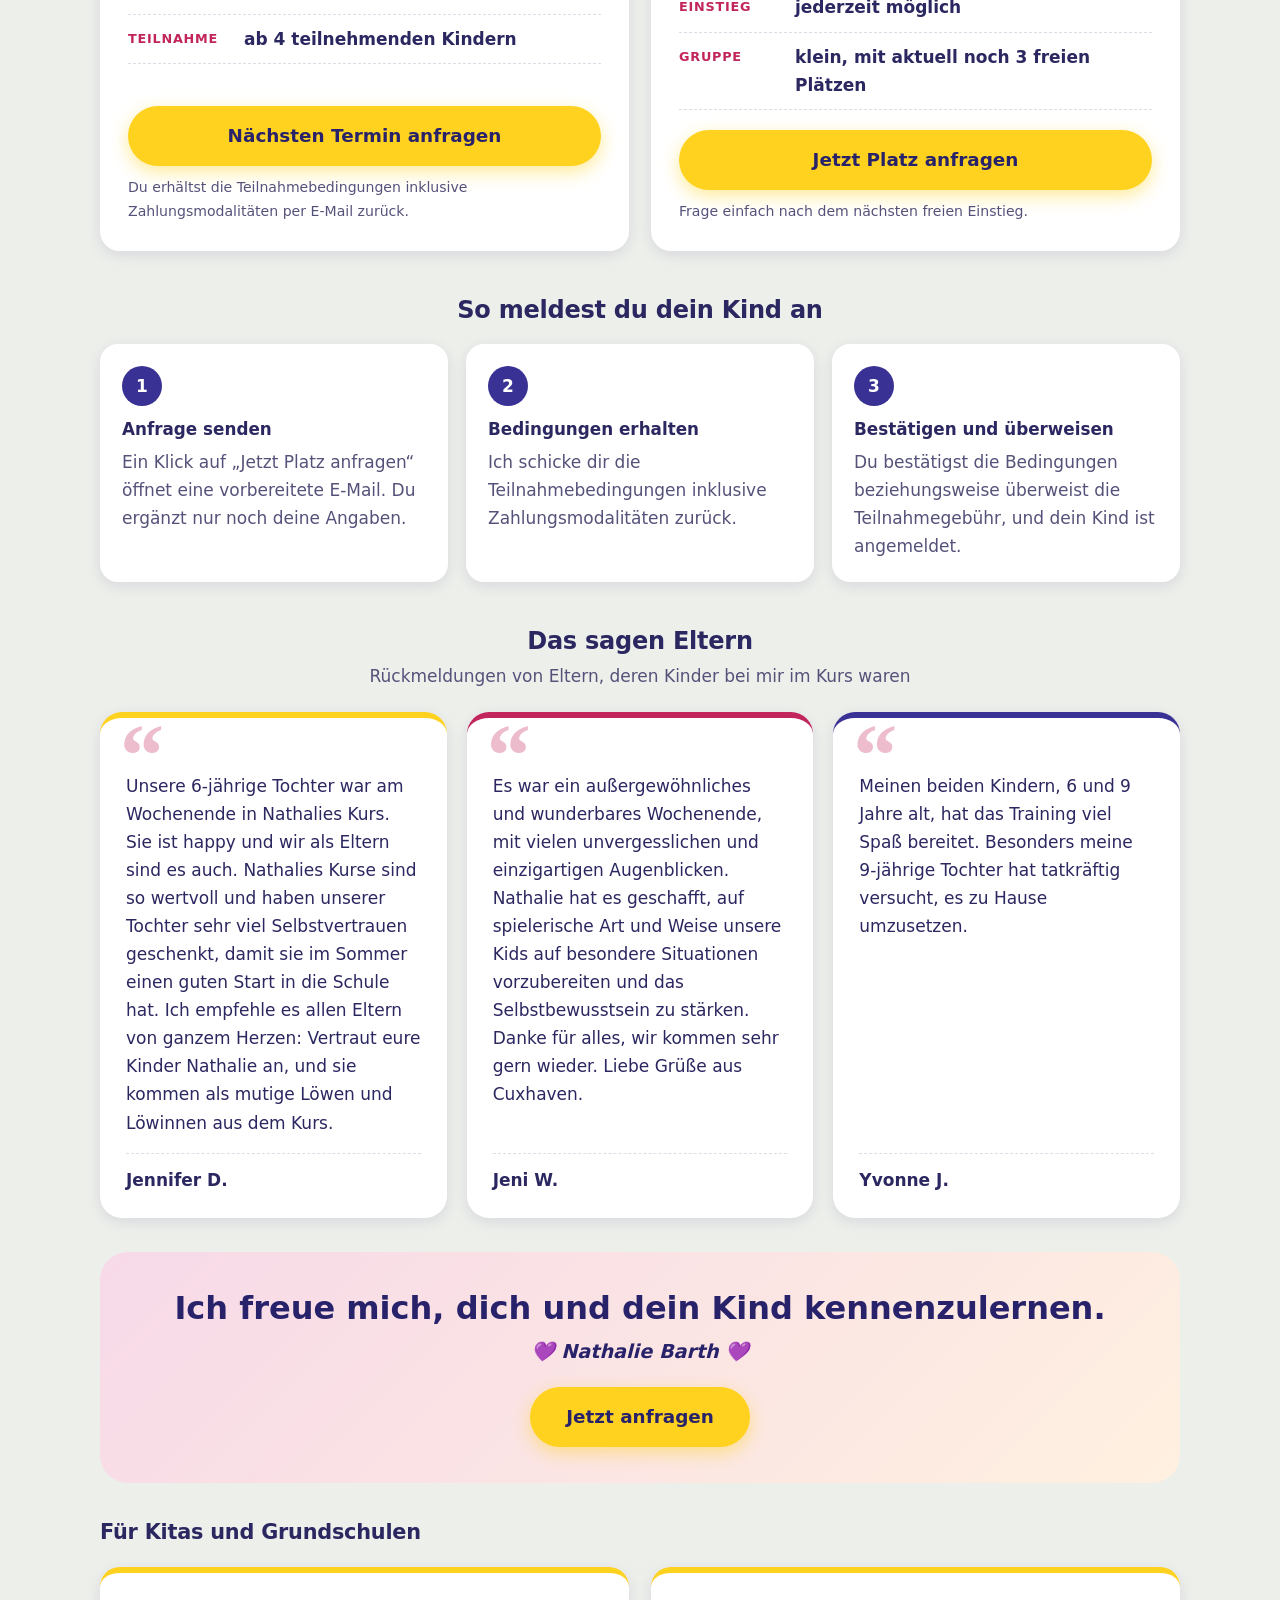
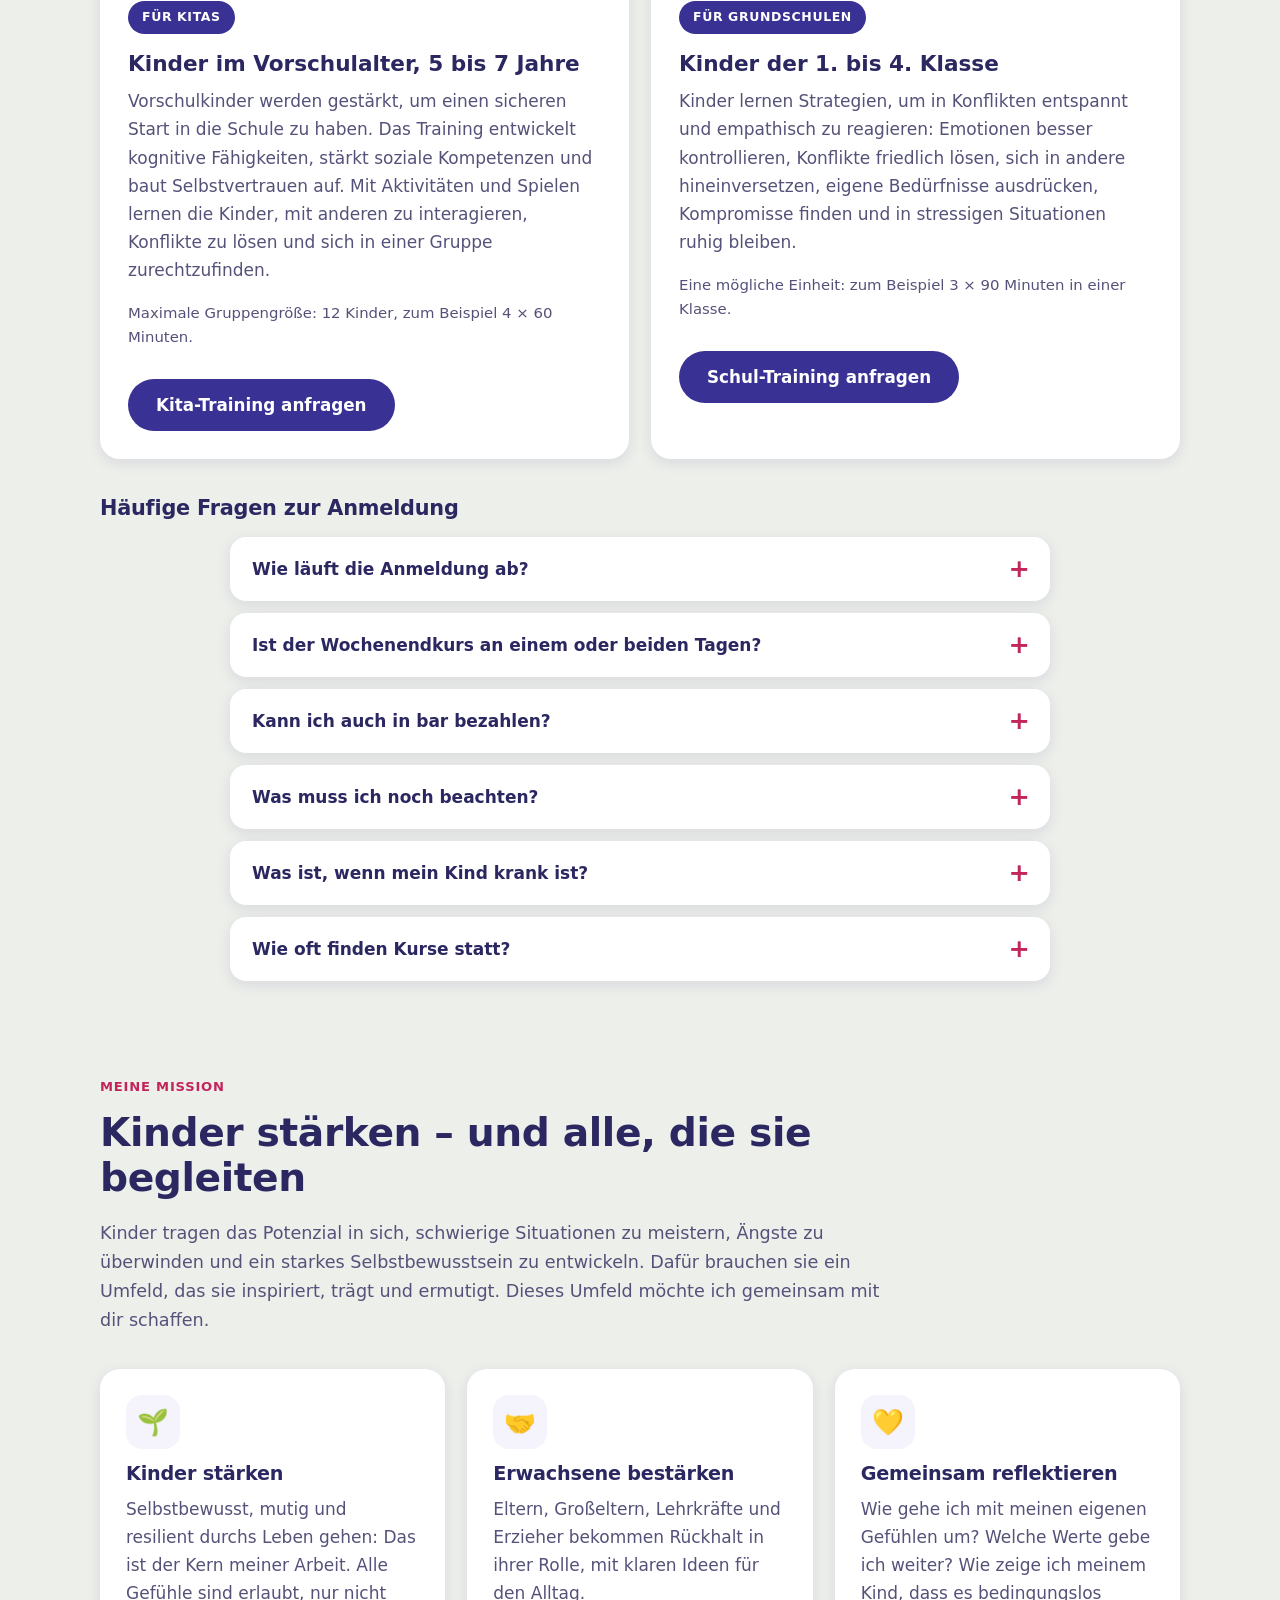
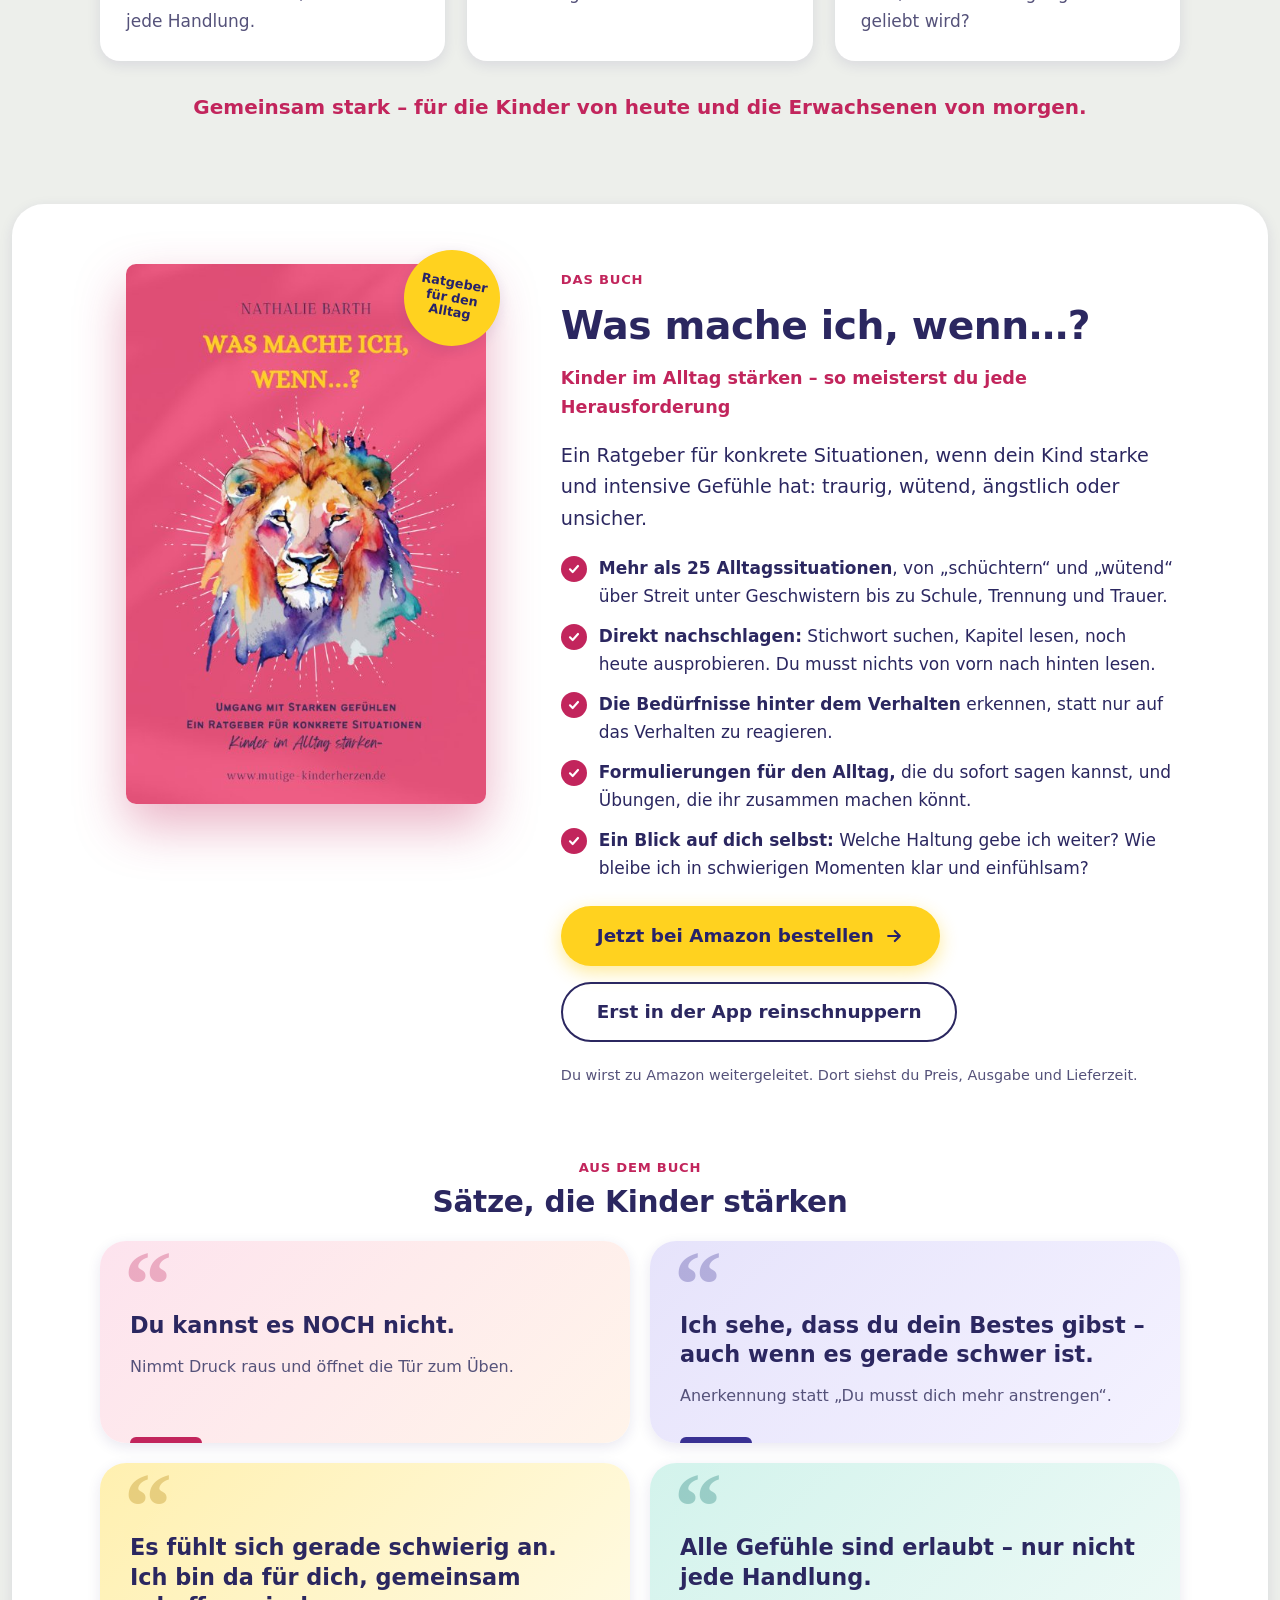
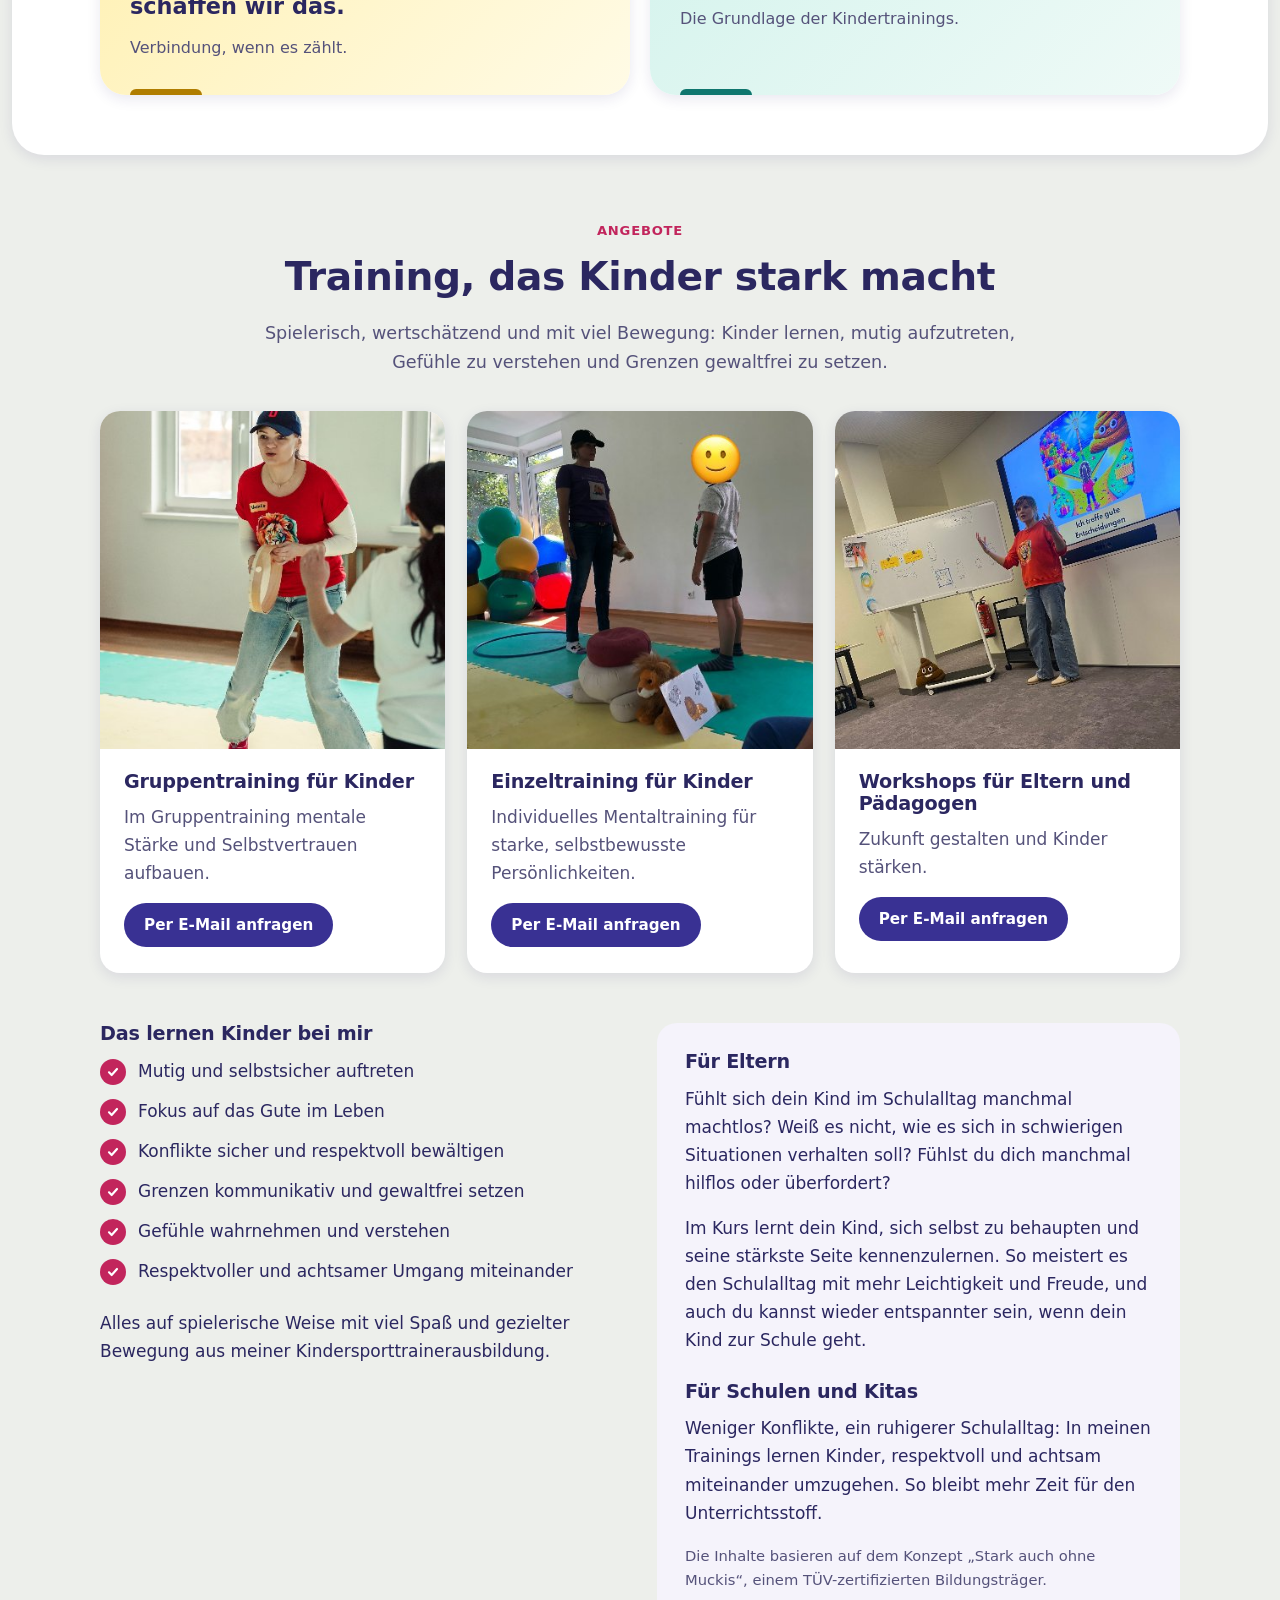
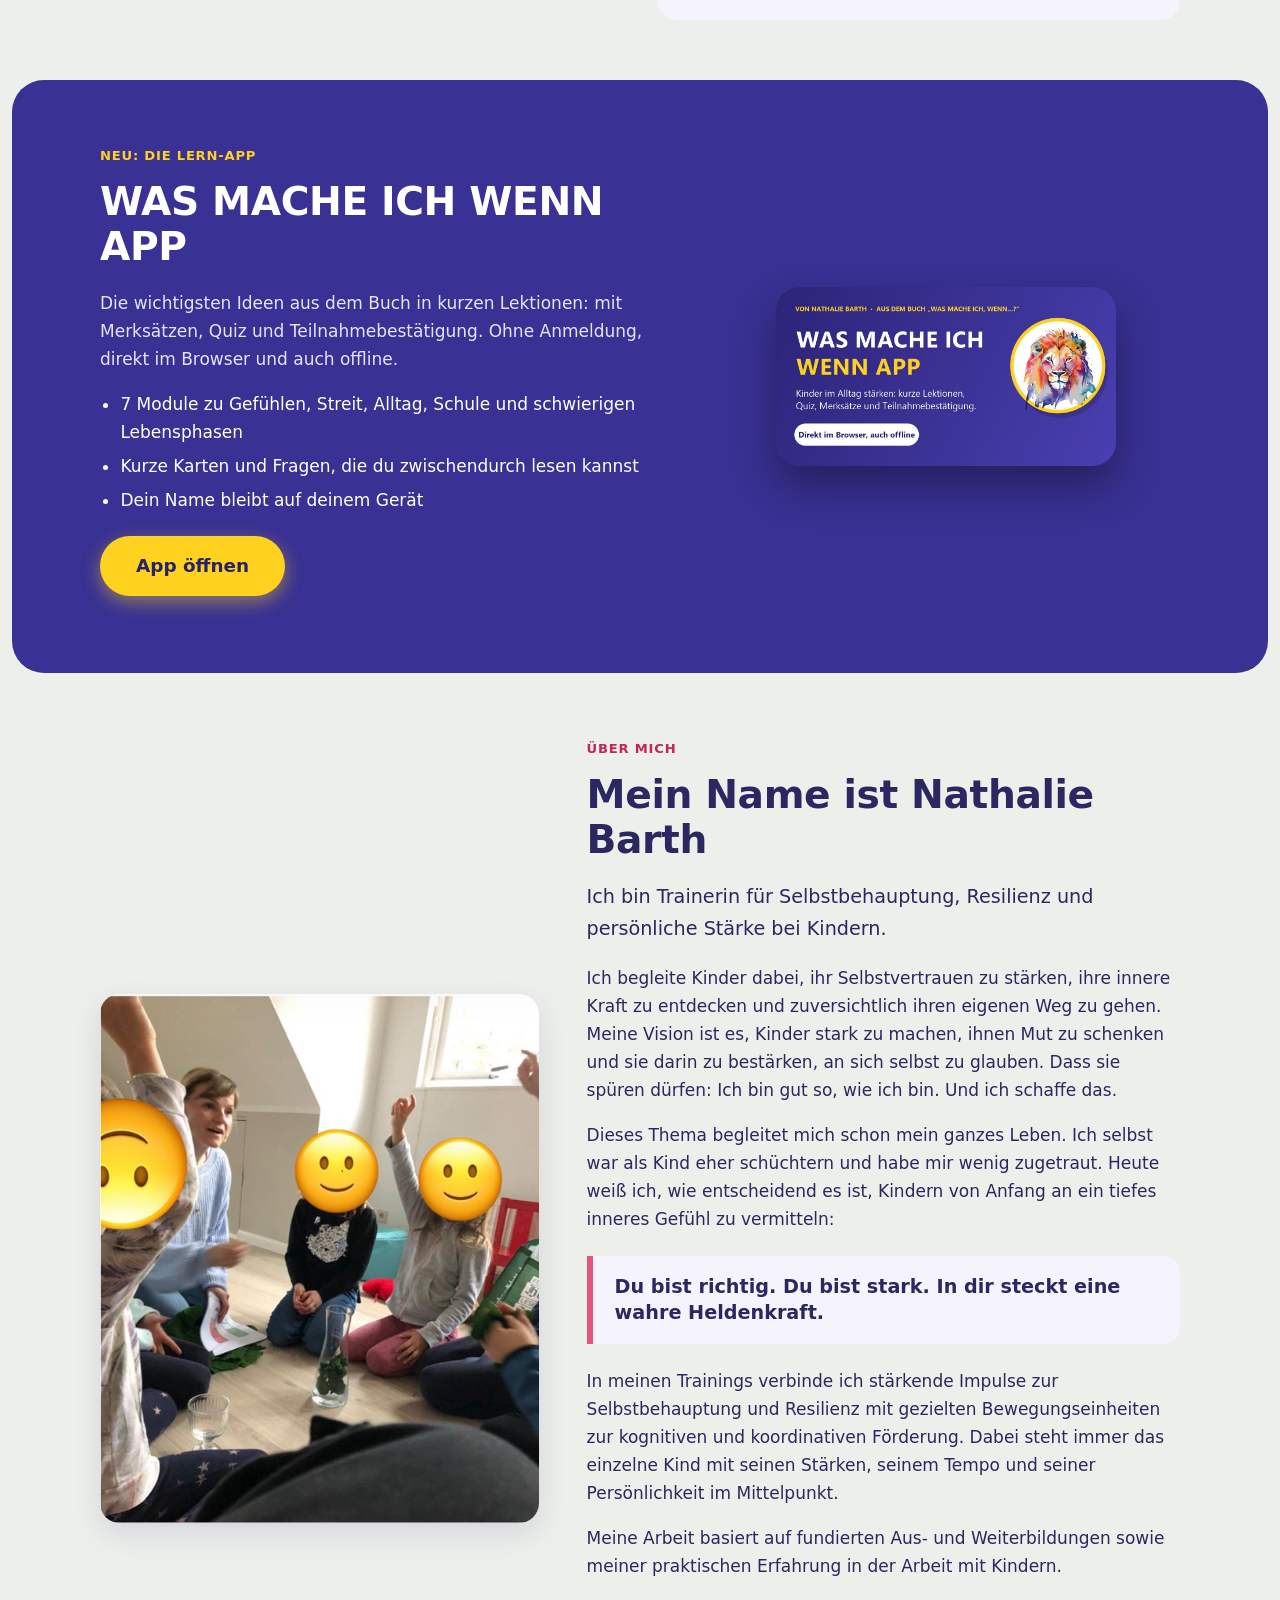
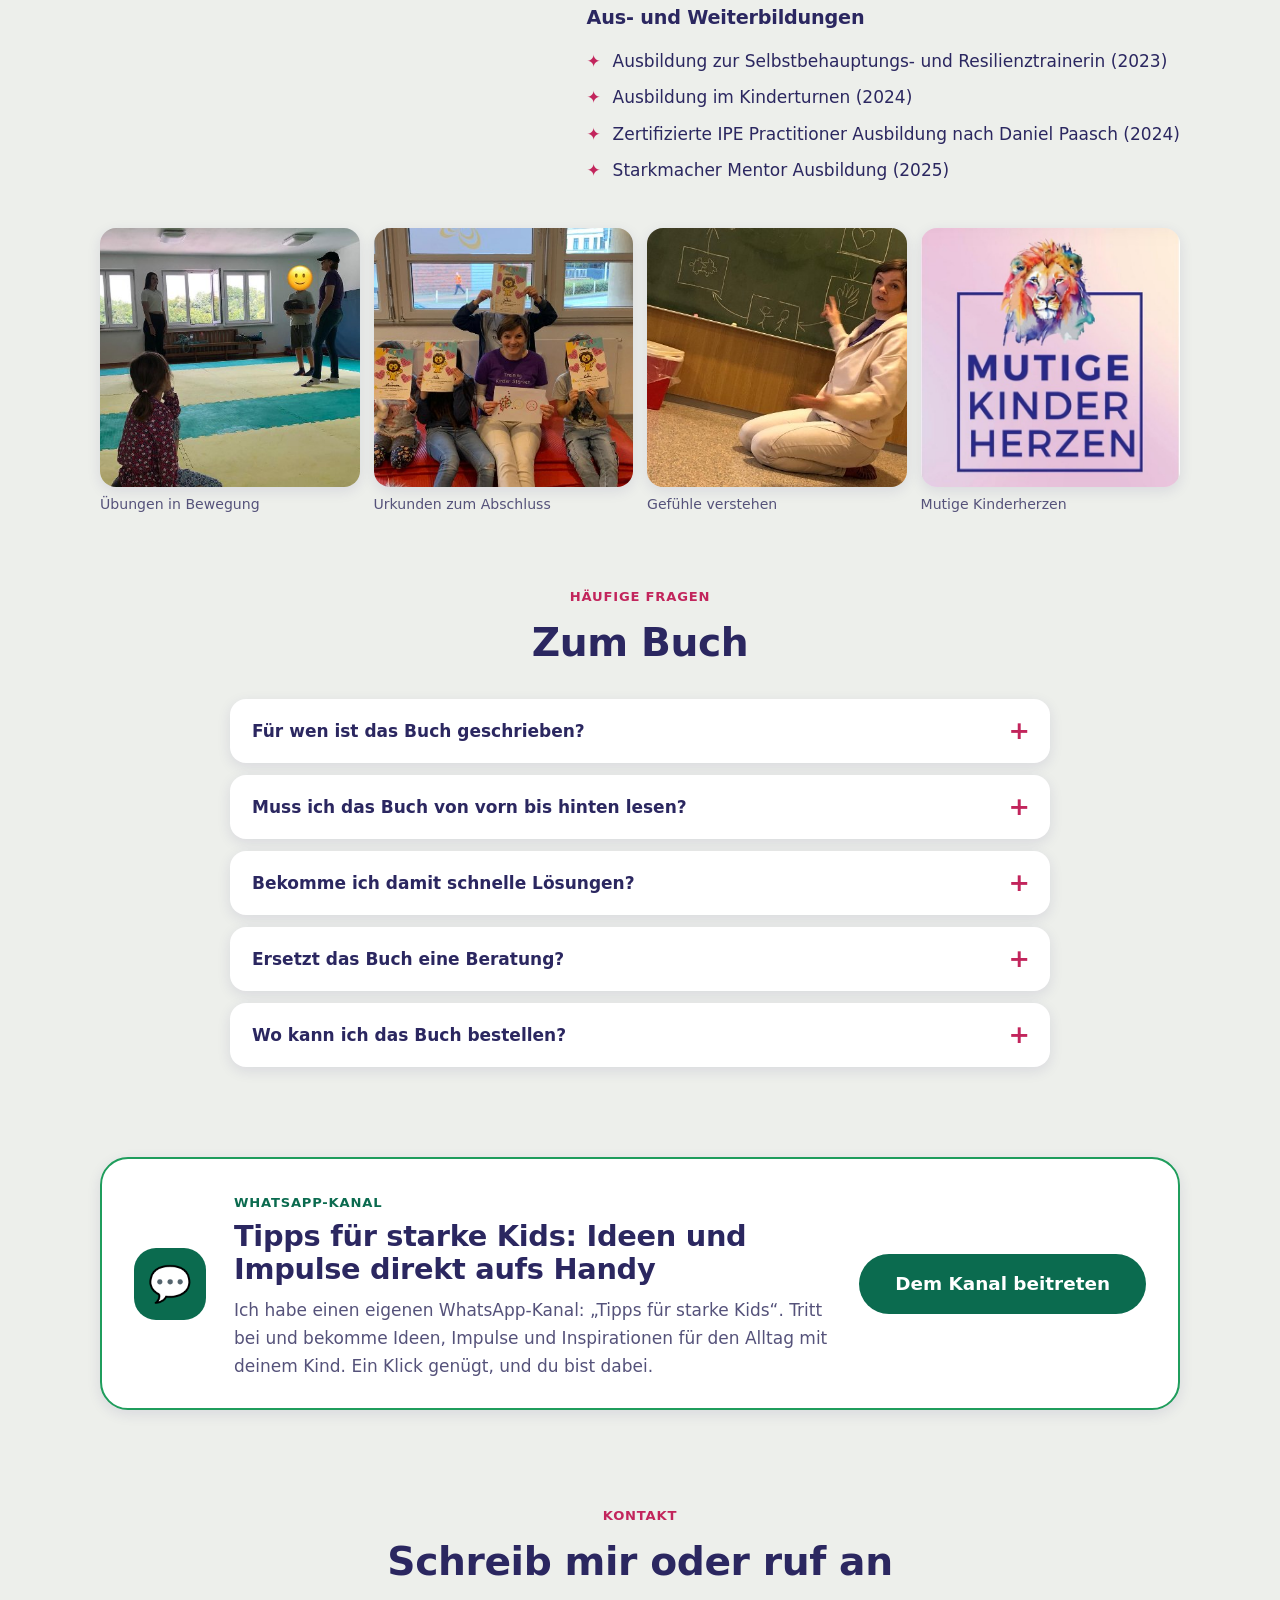
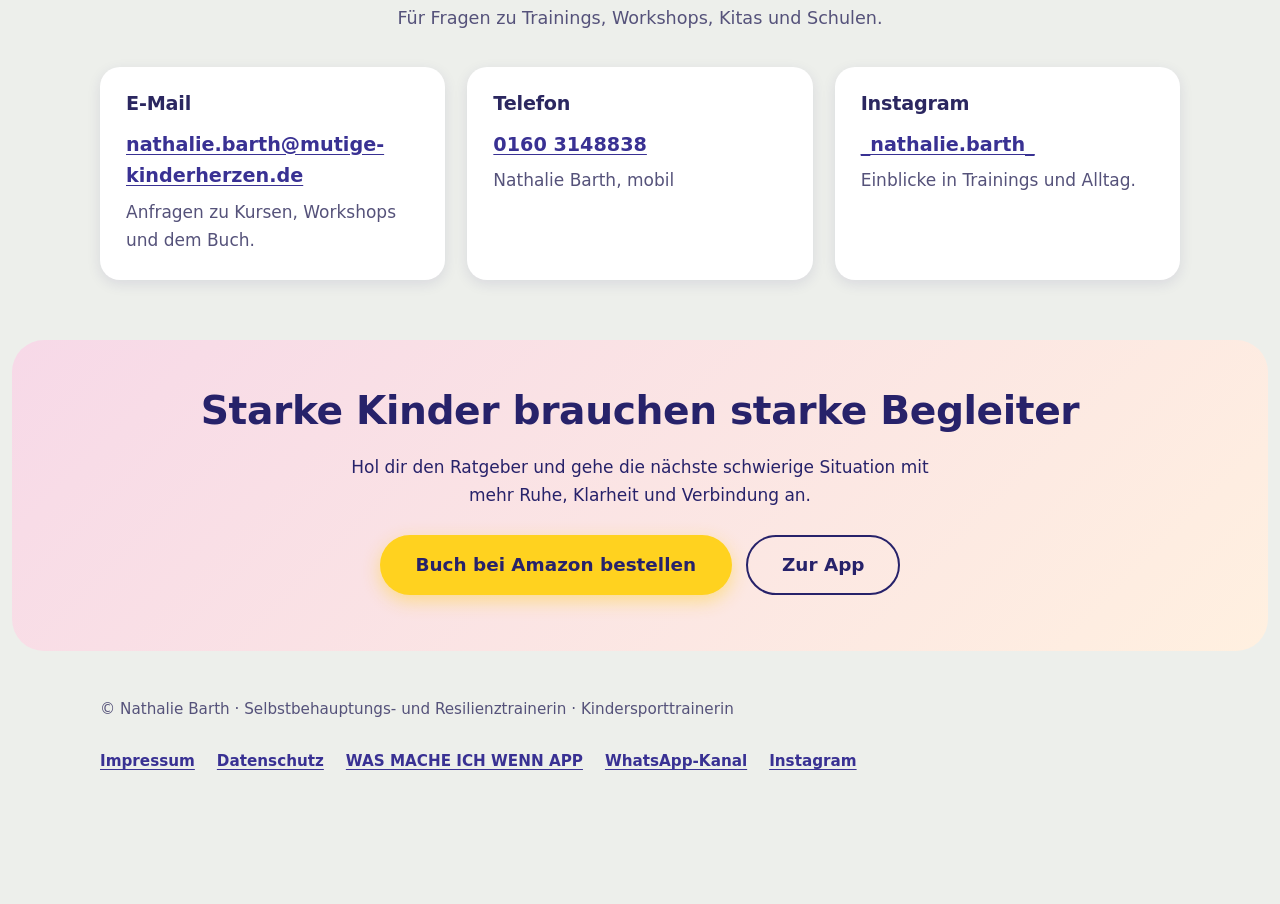
==== commit 300bc38d: "Add files via upload" ====
--- a/index.html
+++ b/index.html
@@ -5,13 +5,13 @@
 <meta name="viewport" content="width=device-width, initial-scale=1, viewport-fit=cover">
 <title>Nathalie Barth – Mutige Kinderherzen</title>
 <meta name="description" content="Selbstbehauptungs- und Resilienztraining für Kinder von Nathalie Barth. Dazu der Ratgeber „Was mache ich, wenn…?“ für Eltern und Pädagogen: konkrete Hilfe für den Alltag.">
-<link rel="canonical" href="https://nosz.github.io/natbarth/">
+<link rel="canonical" href="https://www.mutige-kinderherzen.de/">
 <meta property="og:type" content="website">
 <meta property="og:site_name" content="Nathalie Barth · Mutige Kinderherzen">
 <meta property="og:title" content="Für einen starken Start ins Leben – Nathalie Barth">
 <meta property="og:description" content="Selbstbehauptungs- und Resilienztraining für Kinder und der Ratgeber „Was mache ich, wenn…?“ für Eltern, Großeltern, Lehrkräfte und Erzieher.">
-<meta property="og:url" content="https://nosz.github.io/natbarth/">
-<meta property="og:image" content="https://nosz.github.io/natbarth/vorschau_natbarth.jpg?v=1">
+<meta property="og:url" content="https://www.mutige-kinderherzen.de/">
+<meta property="og:image" content="https://www.mutige-kinderherzen.de/vorschau_natbarth.jpg?v=1">
 <meta property="og:image:type" content="image/jpeg">
 <meta property="og:image:width" content="1200">
 <meta property="og:image:height" content="630">
@@ -20,7 +20,7 @@
 <meta name="twitter:card" content="summary_large_image">
 <meta name="twitter:title" content="Für einen starken Start ins Leben – Nathalie Barth">
 <meta name="twitter:description" content="Training für Kinder, Ratgeber für Eltern und Pädagogen, Lern-App.">
-<meta name="twitter:image" content="https://nosz.github.io/natbarth/vorschau_natbarth.jpg?v=1">
+<meta name="twitter:image" content="https://www.mutige-kinderherzen.de/vorschau_natbarth.jpg?v=1">
 <meta name="theme-color" content="#393193">
 <meta name="color-scheme" content="light dark">
 <meta name="application-name" content="Mutige Kinderherzen">
@@ -36,8 +36,8 @@
 <link rel="stylesheet" href="stil.css">
 <script type="application/ld+json">
 {"@context":"https://schema.org","@graph":[
-{"@type":"Person","name":"Nathalie Barth","jobTitle":"Selbstbehauptungs- und Resilienztrainerin","description":"Trainerin für Selbstbehauptung, Resilienz und persönliche Stärke bei Kindern.","image":"https://nosz.github.io/natbarth/bilder/nathalie-barth.jpg","url":"https://nosz.github.io/natbarth/"},
-{"@type":"Book","name":"Was mache ich, wenn…? Kinder im Alltag stärken","author":{"@type":"Person","name":"Nathalie Barth"},"image":"https://nosz.github.io/natbarth/bilder/buch-cover.jpg","url":"https://www.amazon.de/Was-mache-ich-wenn-Situationen/dp/B0FKZ4T17T","inLanguage":"de"}
+{"@type":"Person","name":"Nathalie Barth","jobTitle":"Selbstbehauptungs- und Resilienztrainerin","description":"Trainerin für Selbstbehauptung, Resilienz und persönliche Stärke bei Kindern.","image":"https://www.mutige-kinderherzen.de/bilder/nathalie-barth.jpg","url":"https://www.mutige-kinderherzen.de/"},
+{"@type":"Book","name":"Was mache ich, wenn…? Kinder im Alltag stärken","author":{"@type":"Person","name":"Nathalie Barth"},"image":"https://www.mutige-kinderherzen.de/bilder/buch-cover.jpg","url":"https://www.amazon.de/Was-mache-ich-wenn-Situationen/dp/B0FKZ4T17T","inLanguage":"de"}
 ]}
 </script>
 </head>
@@ -74,10 +74,15 @@
       <h1>Für einen <em>starken Start</em> ins Leben</h1>
       <p class="lead">Ich bin Nathalie Barth, Trainerin für Selbstbehauptung, Resilienz und persönliche Stärke bei Kindern. Mit Herz, Klarheit und alltagstauglichen Tipps begleite ich Kinder und die Erwachsenen an ihrer Seite.</p>
       <div class="cta-row">
-        <a class="btn gold big" href="https://www.amazon.de/Was-mache-ich-wenn-Situationen/dp/B0FKZ4T17T">Buch bei Amazon bestellen <svg viewBox="0 0 24 24" fill="none" stroke="currentColor" stroke-width="2.6" stroke-linecap="round" stroke-linejoin="round" aria-hidden="true"><path d="M5 12h14M13 6l6 6-6 6"/></svg></a>
-        <a class="btn line big" href="was-mache-ich-wenn-app/app.html">App ausprobieren</a>
-      </div>
-      <p class="hint">Der Ratgeber „Was mache ich, wenn…?“ – für alle Situationen, in denen dein Kind starke Gefühle hat.</p>
+        <a class="btn gold big two" href="https://www.amazon.de/Was-mache-ich-wenn-Situationen/dp/B0FKZ4T17T">
+          <span class="tx"><span class="t">Buch bei Amazon bestellen</span><span class="s">Der Ratgeber „Was mache ich, wenn…?“ für alle Situationen, in denen dein Kind starke Gefühle hat</span></span>
+          <svg viewBox="0 0 24 24" fill="none" stroke="currentColor" stroke-width="2.6" stroke-linecap="round" stroke-linejoin="round" aria-hidden="true"><path d="M5 12h14M13 6l6 6-6 6"/></svg>
+        </a>
+        <a class="btn line big two" href="was-mache-ich-wenn-app/app.html">
+          <span class="tx"><span class="t">App ausprobieren</span><span class="s">Die App zum Buch: Lektionen, Merksätze und Quiz</span></span>
+          <svg viewBox="0 0 24 24" fill="none" stroke="currentColor" stroke-width="2.6" stroke-linecap="round" stroke-linejoin="round" aria-hidden="true"><path d="M5 12h14M13 6l6 6-6 6"/></svg>
+        </a>
+      </div>
       <p class="quote">Warum nicht die Herzen von Kindern stärken, anstatt die Herzen von Erwachsenen zu reparieren?</p>
     </div>
     <div class="heroimg">
@@ -90,6 +95,7 @@
 
 
 
+<a id="article04-1a" class="anchor-alias" aria-hidden="true" tabindex="-1"></a>
 <section id="kurse" class="kurse">
   <div class="wrap">
     <div class="sec-head c">
@@ -140,9 +146,32 @@
     <h3 class="steps-h">So meldest du dein Kind an</h3>
     <ol class="steps">
       <li><b>Anfrage senden</b><span>Ein Klick auf „Jetzt Platz anfragen“ öffnet eine vorbereitete E-Mail. Du ergänzt nur noch deine Angaben.</span></li>
-      <li><b>Bedingungen erhalten</b><span>Nathalie schickt dir die Teilnahmebedingungen inklusive Zahlungsmodalitäten zurück.</span></li>
+      <li><b>Bedingungen erhalten</b><span>Ich schicke dir die Teilnahmebedingungen inklusive Zahlungsmodalitäten zurück.</span></li>
       <li><b>Bestätigen und überweisen</b><span>Du bestätigst die Bedingungen beziehungsweise überweist die Teilnahmegebühr, und dein Kind ist angemeldet.</span></li>
     </ol>
+
+    <h3 class="steps-h">Das sagen Eltern</h3>
+    <p class="voices-sub">Rückmeldungen von Eltern, deren Kinder bei mir im Kurs waren</p>
+    <div class="voices">
+      <figure class="voice">
+        <blockquote><p>Unsere 6-jährige Tochter war am Wochenende in Nathalies Kurs. Sie ist happy und wir als Eltern sind es auch. Nathalies Kurse sind so wertvoll und haben unserer Tochter sehr viel Selbstvertrauen geschenkt, damit sie im Sommer einen guten Start in die Schule hat. Ich empfehle es allen Eltern von ganzem Herzen: Vertraut eure Kinder Nathalie an, und sie kommen als mutige Löwen und Löwinnen aus dem Kurs.</p></blockquote>
+        <figcaption><b>Jennifer D.</b></figcaption>
+      </figure>
+      <figure class="voice">
+        <blockquote><p>Es war ein außergewöhnliches und wunderbares Wochenende, mit vielen unvergesslichen und einzigartigen Augenblicken. Nathalie hat es geschafft, auf spielerische Art und Weise unsere Kids auf besondere Situationen vorzubereiten und das Selbstbewusstsein zu stärken. Danke für alles, wir kommen sehr gern wieder. Liebe Grüße aus Cuxhaven.</p></blockquote>
+        <figcaption><b>Jeni W.</b></figcaption>
+      </figure>
+      <figure class="voice">
+        <blockquote><p>Meinen beiden Kindern, 6 und 9 Jahre alt, hat das Training viel Spaß bereitet. Besonders meine 9-jährige Tochter hat tatkräftig versucht, es zu Hause umzusetzen.</p></blockquote>
+        <figcaption><b>Yvonne J.</b></figcaption>
+      </figure>
+    </div>
+
+    <div class="kclose">
+      <p class="kc-big">Ich freue mich, dich und dein Kind kennenzulernen.</p>
+      <p class="kc-sign"><span aria-hidden="true">💜</span> Nathalie Barth <span aria-hidden="true">💜</span></p>
+      <a class="btn gold big mailbtn" data-angebot="kurs_allgemein" href="mailto:nathalie.barth@mutige-kinderherzen.de?subject=Anfrage">Jetzt anfragen</a>
+    </div>
 
     <h3 class="subh">Für Kitas und Grundschulen</h3>
     <div class="courses mini">
@@ -162,14 +191,15 @@
       </article>
     </div>
 
+    <a id="list01-3" class="anchor-alias" aria-hidden="true" tabindex="-1"></a>
     <h3 class="subh">Häufige Fragen zur Anmeldung</h3>
     <div class="faq" style="margin-top:16px">
-      <details><summary>Wie läuft die Anmeldung ab?</summary><p>Du schreibst Nathalie per E-Mail. Die Buttons oben öffnen eine vorbereitete Nachricht, deine Telefonnummer ist kein Muss. Du erhältst die Teilnahmebedingungen inklusive Zahlungsmodalitäten zurück, bestätigst diese beziehungsweise überweist die Teilnahmegebühr, und dein Kind ist angemeldet.</p></details>
+      <details><summary>Wie läuft die Anmeldung ab?</summary><p>Du schreibst mir per E-Mail. Die Buttons oben öffnen eine vorbereitete Nachricht, deine Telefonnummer ist kein Muss. Du erhältst die Teilnahmebedingungen inklusive Zahlungsmodalitäten zurück, bestätigst diese beziehungsweise überweist die Teilnahmegebühr, und dein Kind ist angemeldet.</p></details>
       <details><summary>Ist der Wochenendkurs an einem oder beiden Tagen?</summary><p>Der Kurs ist an beiden Tagen und baut aufeinander auf. Dein Kind sollte also an beiden Tagen dabei sein.</p></details>
       <details><summary>Kann ich auch in bar bezahlen?</summary><p>Nein, der Kurs muss vorab bezahlt werden. Vor Ort in bar ist unangebracht: Alle sind aufgeregt, und vor deinem Kind mit Geld hin und her zu hantieren ist einfach nicht schön.</p></details>
       <details><summary>Was muss ich noch beachten?</summary><p>Alle Details (Ablauf, Ort, Zeithinweise und mehr) erfährst du im Zuge der Anmeldung.</p></details>
       <details><summary>Was ist, wenn mein Kind krank ist?</summary><p>Dein Kind sollte fit und gesund für den Kurs sein, alles andere macht keinen Sinn. Ist es krank, wird die Teilnahme auf den nächsten Kurs verschoben.</p></details>
-      <details><summary>Wie oft finden Kurse statt?</summary><p>Aktuell finden die Kurse einmal im Monat statt. Die aktuellen Termine stehen oben in diesem Bereich.</p></details>
+      <details><summary>Wie oft finden Kurse statt?</summary><p>Aktuell finden meine Kurse einmal im Monat statt. Die aktuellen Termine stehen oben in diesem Bereich.</p></details>
     </div>
   </div>
 </section>
@@ -200,7 +230,7 @@
         <span class="eyebrow">Das Buch</span>
         <h2>Was mache ich, wenn…?</h2>
         <p class="titel2">Kinder im Alltag stärken – so meisterst du jede Herausforderung</p>
-        <p class="lead">Ein Hilfegeber für konkrete Situationen, wenn dein Kind starke und intensive Gefühle hat: traurig, wütend, ängstlich oder unsicher.</p>
+        <p class="lead">Ein Ratgeber für konkrete Situationen, wenn dein Kind starke und intensive Gefühle hat: traurig, wütend, ängstlich oder unsicher.</p>
         <ul class="checks">
           <li><span><b>Mehr als 25 Alltagssituationen</b>, von „schüchtern“ und „wütend“ über Streit unter Geschwistern bis zu Schule, Trennung und Trauer.</span></li>
           <li><span><b>Direkt nachschlagen:</b> Stichwort suchen, Kapitel lesen, noch heute ausprobieren. Du musst nichts von vorn nach hinten lesen.</span></li>
@@ -241,7 +271,7 @@
 
     <div class="learn">
       <div>
-        <h3>Das lernen Kinder bei Nathalie</h3>
+        <h3>Das lernen Kinder bei mir</h3>
         <ul class="checks">
           <li><span>Mutig und selbstsicher auftreten</span></li>
           <li><span>Fokus auf das Gute im Leben</span></li>
@@ -250,14 +280,14 @@
           <li><span>Gefühle wahrnehmen und verstehen</span></li>
           <li><span>Respektvoller und achtsamer Umgang miteinander</span></li>
         </ul>
-        <p>Alles auf spielerische Weise mit viel Spaß und gezielter Bewegung aus Nathalies Kindersporttrainerausbildung.</p>
+        <p>Alles auf spielerische Weise mit viel Spaß und gezielter Bewegung aus meiner Kindersporttrainerausbildung.</p>
       </div>
       <div class="learnbox">
         <h3>Für Eltern</h3>
         <p>Fühlt sich dein Kind im Schulalltag manchmal machtlos? Weiß es nicht, wie es sich in schwierigen Situationen verhalten soll? Fühlst du dich manchmal hilflos oder überfordert?</p>
         <p>Im Kurs lernt dein Kind, sich selbst zu behaupten und seine stärkste Seite kennenzulernen. So meistert es den Schulalltag mit mehr Leichtigkeit und Freude, und auch du kannst wieder entspannter sein, wenn dein Kind zur Schule geht.</p>
         <h3>Für Schulen und Kitas</h3>
-        <p>Weniger Konflikte, ein ruhigerer Schulalltag: In den Trainings lernen Kinder, respektvoll und achtsam miteinander umzugehen. So bleibt mehr Zeit für den Unterrichtsstoff.</p>
+        <p>Weniger Konflikte, ein ruhigerer Schulalltag: In meinen Trainings lernen Kinder, respektvoll und achtsam miteinander umzugehen. So bleibt mehr Zeit für den Unterrichtsstoff.</p>
         <p class="small">Die Inhalte basieren auf dem Konzept „Stark auch ohne Muckis“, einem TÜV-zertifizierten Bildungsträger.</p>
       </div>
     </div>
@@ -291,9 +321,11 @@
         <span class="eyebrow">Über mich</span>
         <h2>Mein Name ist Nathalie Barth</h2>
         <p class="lead">Ich bin Trainerin für Selbstbehauptung, Resilienz und persönliche Stärke bei Kindern.</p>
-        <p>Seit vielen Jahren ist es meine Herzensaufgabe, Kinder zu ermutigen, an sich selbst zu glauben. Sie können und dürfen lernen, ihrem inneren Potenzial zu vertrauen und ihre Ziele mit Freude und Zuversicht zu erreichen.</p>
-        <p>Mein Ziel ist es, dass Kinder zu selbstbewussten, empathischen und resilienten Menschen heranwachsen, und dass die Erwachsenen, die sie begleiten, das mit Klarheit, Empathie und Achtsamkeit tun.</p>
-        <p>In den Trainings verbindet Nathalie stärkende Impulse zur Selbstbehauptung und Resilienz mit gezielten Bewegungseinheiten zur kognitiven und koordinativen Förderung. Dabei steht immer das einzelne Kind mit seinen Stärken, seinem Tempo und seiner Persönlichkeit im Mittelpunkt.</p>
+        <p>Ich begleite Kinder dabei, ihr Selbstvertrauen zu stärken, ihre innere Kraft zu entdecken und zuversichtlich ihren eigenen Weg zu gehen. Meine Vision ist es, Kinder stark zu machen, ihnen Mut zu schenken und sie darin zu bestärken, an sich selbst zu glauben. Dass sie spüren dürfen: Ich bin gut so, wie ich bin. Und ich schaffe das.</p>
+        <p>Dieses Thema begleitet mich schon mein ganzes Leben. Ich selbst war als Kind eher schüchtern und habe mir wenig zugetraut. Heute weiß ich, wie entscheidend es ist, Kindern von Anfang an ein tiefes inneres Gefühl zu vermitteln:</p>
+        <p class="pull">Du bist richtig. Du bist stark. In dir steckt eine wahre Heldenkraft.</p>
+        <p>In meinen Trainings verbinde ich stärkende Impulse zur Selbstbehauptung und Resilienz mit gezielten Bewegungseinheiten zur kognitiven und koordinativen Förderung. Dabei steht immer das einzelne Kind mit seinen Stärken, seinem Tempo und seiner Persönlichkeit im Mittelpunkt.</p>
+        <p>Meine Arbeit basiert auf fundierten Aus- und Weiterbildungen sowie meiner praktischen Erfahrung in der Arbeit mit Kindern.</p>
         <h3 style="margin-top:1.4em">Aus- und Weiterbildungen</h3>
         <ul class="edu">
           <li>Ausbildung zur Selbstbehauptungs- und Resilienztrainerin (2023)</li>
@@ -332,12 +364,13 @@
       <div class="watext">
         <span class="eyebrow">WhatsApp-Kanal</span>
         <h2>Tipps für starke Kids: Ideen und Impulse direkt aufs Handy</h2>
-        <p>Nathalie hat einen eigenen WhatsApp-Kanal: „Tipps für starke Kids“. Tritt bei und bekomme Ideen, Impulse und Inspirationen für den Alltag mit deinem Kind. Ein Klick genügt, und du bist dabei.</p>
+        <p>Ich habe einen eigenen WhatsApp-Kanal: „Tipps für starke Kids“. Tritt bei und bekomme Ideen, Impulse und Inspirationen für den Alltag mit deinem Kind. Ein Klick genügt, und du bist dabei.</p>
       </div>
       <a class="btn wabtn big" href="https://whatsapp.com/channel/0029VamB5UN3LdQcJmxCBf1r">Dem Kanal beitreten</a>
     </div>
   </div>
 </section>
+<a id="form02-s" class="anchor-alias" aria-hidden="true" tabindex="-1"></a>
 <section id="kontakt">
   <div class="wrap">
     <div class="sec-head c"><span class="eyebrow">Kontakt</span><h2>Schreib mir oder ruf an</h2><p>Für Fragen zu Trainings, Workshops, Kitas und Schulen.</p></div>
@@ -380,6 +413,31 @@
   </div>
 </footer>
 
+<dialog id="anfrage" class="anf" aria-labelledby="anf-t">
+  <div class="anf-in">
+    <div class="anf-head">
+      <div><span class="eyebrow">Deine Anfrage</span><h2 id="anf-t">Anfrage</h2></div>
+      <button type="button" class="anf-x" id="anf-close" aria-label="Fenster schließen">✕</button>
+    </div>
+    <p class="anf-intro" id="anf-intro"></p>
+    <form id="anf-form" class="anf-form" onsubmit="return false" autocomplete="on"><div id="anf-felder" class="anf-felder"></div></form>
+    <label class="anf-lab" for="anf-text">Deine Nachricht <span>(du kannst sie anpassen)</span></label>
+    <textarea id="anf-text" class="anf-text" rows="10"></textarea>
+    <h3 class="anf-h3">So sendest du die Anfrage</h3>
+    <div class="anf-act">
+      <a class="btn gold big" id="anf-mail" href="#">E-Mail-Programm öffnen</a>
+      <a class="btn wabtn big" id="anf-wa" href="#">Per WhatsApp schreiben</a>
+      <div class="anf-more">
+        <button type="button" class="btn out" id="anf-copy">Text und Adresse kopieren</button>
+        <a class="btn out" id="anf-gmail" href="#">In Gmail öffnen</a>
+        <a class="btn out" id="anf-outlook" href="#">In Outlook (Web) öffnen</a>
+        <a class="btn out" id="anf-tel" href="tel:+491603148838">Anrufen: 0160 3148838</a>
+      </div>
+    </div>
+    <p class="anf-status" id="anf-status" role="status" aria-live="polite"></p>
+    <p class="anf-note">Deine Angaben bleiben in deinem Browser. Erst wenn du die Nachricht selbst abschickst, erhalte ich sie. Sie geht an <b id="anf-addr"></b>.</p>
+  </div>
+</dialog>
 <div class="ctabar"><a class="btn ind" href="#kurse">Kurse und Termine</a><a class="btn gold" href="https://www.amazon.de/Was-mache-ich-wenn-Situationen/dp/B0FKZ4T17T">Buch bestellen</a></div>
 <div id="upd" class="upd" role="status"><span>Neue Version verfügbar</span><button id="upd-btn" class="btn gold" type="button">Aktualisieren</button></div>
 <script src="seite.js"></script>
--- a/stil.css
+++ b/stil.css
@@ -212,6 +212,58 @@
 #ueber{padding-bottom:20px}
 #faq{padding-top:28px}
 .gallery{margin-top:34px}
+/* Zweizeilige Buttons im Hero: Titel plus kurze Erklärung */
+.btn.two{justify-content:space-between;text-align:left;border-radius:28px;padding:14px 24px;min-height:76px;gap:18px;align-items:center}
+.btn.two .tx{display:flex;flex-direction:column;gap:3px;min-width:0}
+.btn.two .t{font-size:1.15rem;font-weight:800;line-height:1.2}
+.btn.two .s{font-size:.9rem;font-weight:500;line-height:1.35}
+.btn.two svg{flex:none}
+.hero .cta-row .btn.two{flex:1 1 300px;max-width:540px}
+.hero .btn.gold.two .s{color:#27226a}
+/* Elternstimmen, persönlicher Abschluss, Zitat in "Über mich" */
+.voices-sub{text-align:center;color:var(--mute);margin:6px 0 0}
+.voices{display:grid;grid-template-columns:repeat(3,minmax(0,1fr));gap:20px;margin:22px 0 0}
+.voice{position:relative;margin:0;background:var(--card);border-radius:22px;padding:54px 26px 24px;box-shadow:var(--shadow-s);border-top:6px solid var(--gold);display:flex;flex-direction:column;overflow:hidden}
+.voice::before{content:"\201C";position:absolute;left:20px;top:-6px;font:800 5.5rem/1 Georgia,"Times New Roman",serif;color:var(--pink-text);opacity:.3;pointer-events:none}
+.voice:nth-child(2){border-top-color:#c2255c}.voice:nth-child(3){border-top-color:#393193}
+.voice blockquote{margin:0;flex:1}
+.voice blockquote p{margin:0;color:var(--ink);overflow-wrap:anywhere}
+.voice figcaption{margin-top:16px;padding-top:12px;border-top:1px dashed var(--line);color:var(--mute)}
+.voice figcaption b{color:var(--ink)}
+.kclose{margin-top:34px;text-align:center;background:var(--hero);color:var(--hero-ink);border-radius:28px;padding:36px 24px}
+.kclose .kc-big{font-size:clamp(1.35rem,3.4vw,2rem);font-weight:800;line-height:1.25;margin:0 0 8px;color:var(--hero-ink)}
+.kclose .kc-sign{font-size:1.2rem;font-style:italic;font-weight:700;margin:0 0 20px;color:var(--hero-ink)}
+.pull{margin:1.2em 0;padding:18px 22px;border-left:6px solid var(--pink);background:var(--soft);border-radius:0 16px 16px 0;font-size:1.2rem;font-weight:800;line-height:1.35;color:var(--ink)}
+@media (max-width:980px){.voices{grid-template-columns:minmax(0,1fr)}}
+/* Anfrage-Dialog */
+.btn.out{background:transparent;color:var(--ink);border-color:var(--line);min-height:48px;padding:0 16px;font-size:.95rem;text-align:center}
+.btn.out:hover{border-color:var(--indigo);background:var(--soft)}
+dialog.anf{width:min(600px,calc(100% - 16px));max-height:calc(100dvh - 16px);padding:0;border:0;border-radius:26px;background:var(--card);color:var(--ink);box-shadow:0 30px 80px rgba(0,0,0,.45);overflow:auto}
+dialog.anf::backdrop{background:rgba(20,18,47,.62)}
+body:has(dialog.anf[open]){overflow:hidden}
+.anf-in{padding:24px 24px 26px}
+.anf-head{display:flex;gap:12px;align-items:flex-start;justify-content:space-between;margin-bottom:6px}
+.anf-head h2{font-size:1.5rem;margin:0}
+.anf-x{flex:none;width:48px;height:48px;border-radius:14px;border:0;background:var(--soft);color:var(--ink);font-size:1.2rem;cursor:pointer}
+.anf-x:hover{background:var(--line)}
+.anf-intro{color:var(--mute);margin:4px 0 16px}
+.anf-felder{display:grid;grid-template-columns:repeat(2,minmax(0,1fr));gap:12px}
+.anf-felder label{display:block;font-weight:700;font-size:.92rem;margin-bottom:4px;color:var(--ink)}
+.anf-felder input,.anf-text{width:100%;font:inherit;font-size:1rem;min-height:50px;padding:0 14px;border-radius:12px;border:2px solid var(--line);background:var(--bg);color:var(--ink)}
+.anf-text{padding:12px 14px;line-height:1.5;resize:vertical;min-height:190px}
+.anf-felder input:focus,.anf-text:focus{border-color:var(--indigo)}
+.anf-lab{display:block;font-weight:700;margin:18px 0 6px}
+.anf-lab span{font-weight:500;color:var(--mute)}
+.anf-h3{font-size:1.1rem;margin:20px 0 10px}
+.anf-act{display:grid;gap:10px}
+.anf-act .btn.gold,.anf-act .btn.wabtn{width:100%}
+.anf-more{display:grid;grid-template-columns:repeat(2,minmax(0,1fr));gap:10px}
+.anf-status{margin:12px 0 0;min-height:1.5em;font-weight:600;color:var(--ink)}
+.anf-status:empty{display:none}
+.anf-status.ok{background:var(--soft);border-left:5px solid #0f6b3a;padding:10px 14px;border-radius:12px}
+.anf-note{font-size:.88rem;color:var(--mute);margin:14px 0 0}
+.anf-note b{color:var(--ink);overflow-wrap:anywhere}
+@media (max-width:560px){.anf-felder,.anf-more{grid-template-columns:minmax(0,1fr)}.anf-in{padding:18px 16px 22px}}
 /* App-Teaser */
 .band{background:var(--band);color:var(--band-ink);border-radius:32px;margin:0 12px}
 .band .grid{display:grid;grid-template-columns:1.1fr .9fr;gap:40px;align-items:center}
@@ -319,3 +371,6 @@
 }
 @media (prefers-reduced-motion:reduce){*{scroll-behavior:auto!important;transition:none!important;animation:none!important}}
 @media print{.top,.ctabar,.install,.upd,.burger{display:none!important}body{background:#fff}}
+
+/* Alte Ankernamen der bisherigen Webseite (index.html#article04-1a usw.) */
+.anchor-alias{display:block;height:0;overflow:hidden;scroll-margin-top:90px}
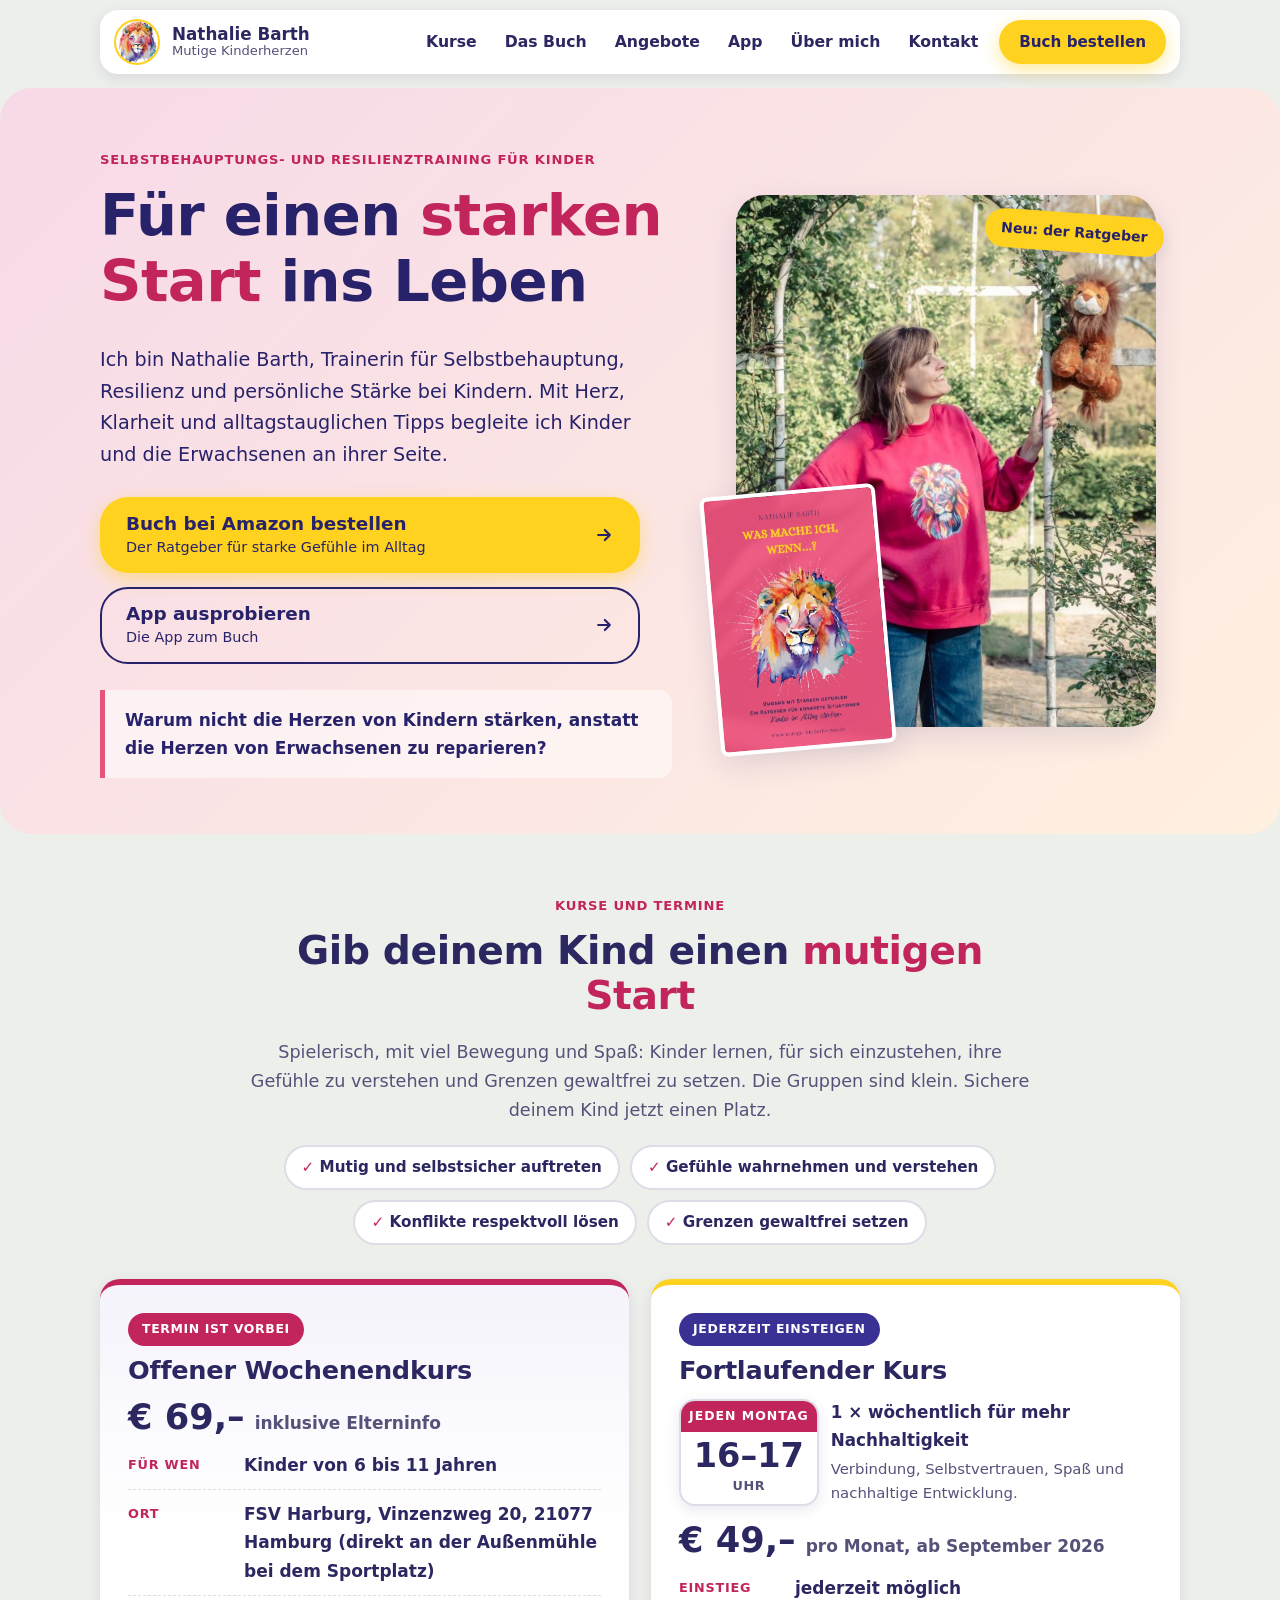
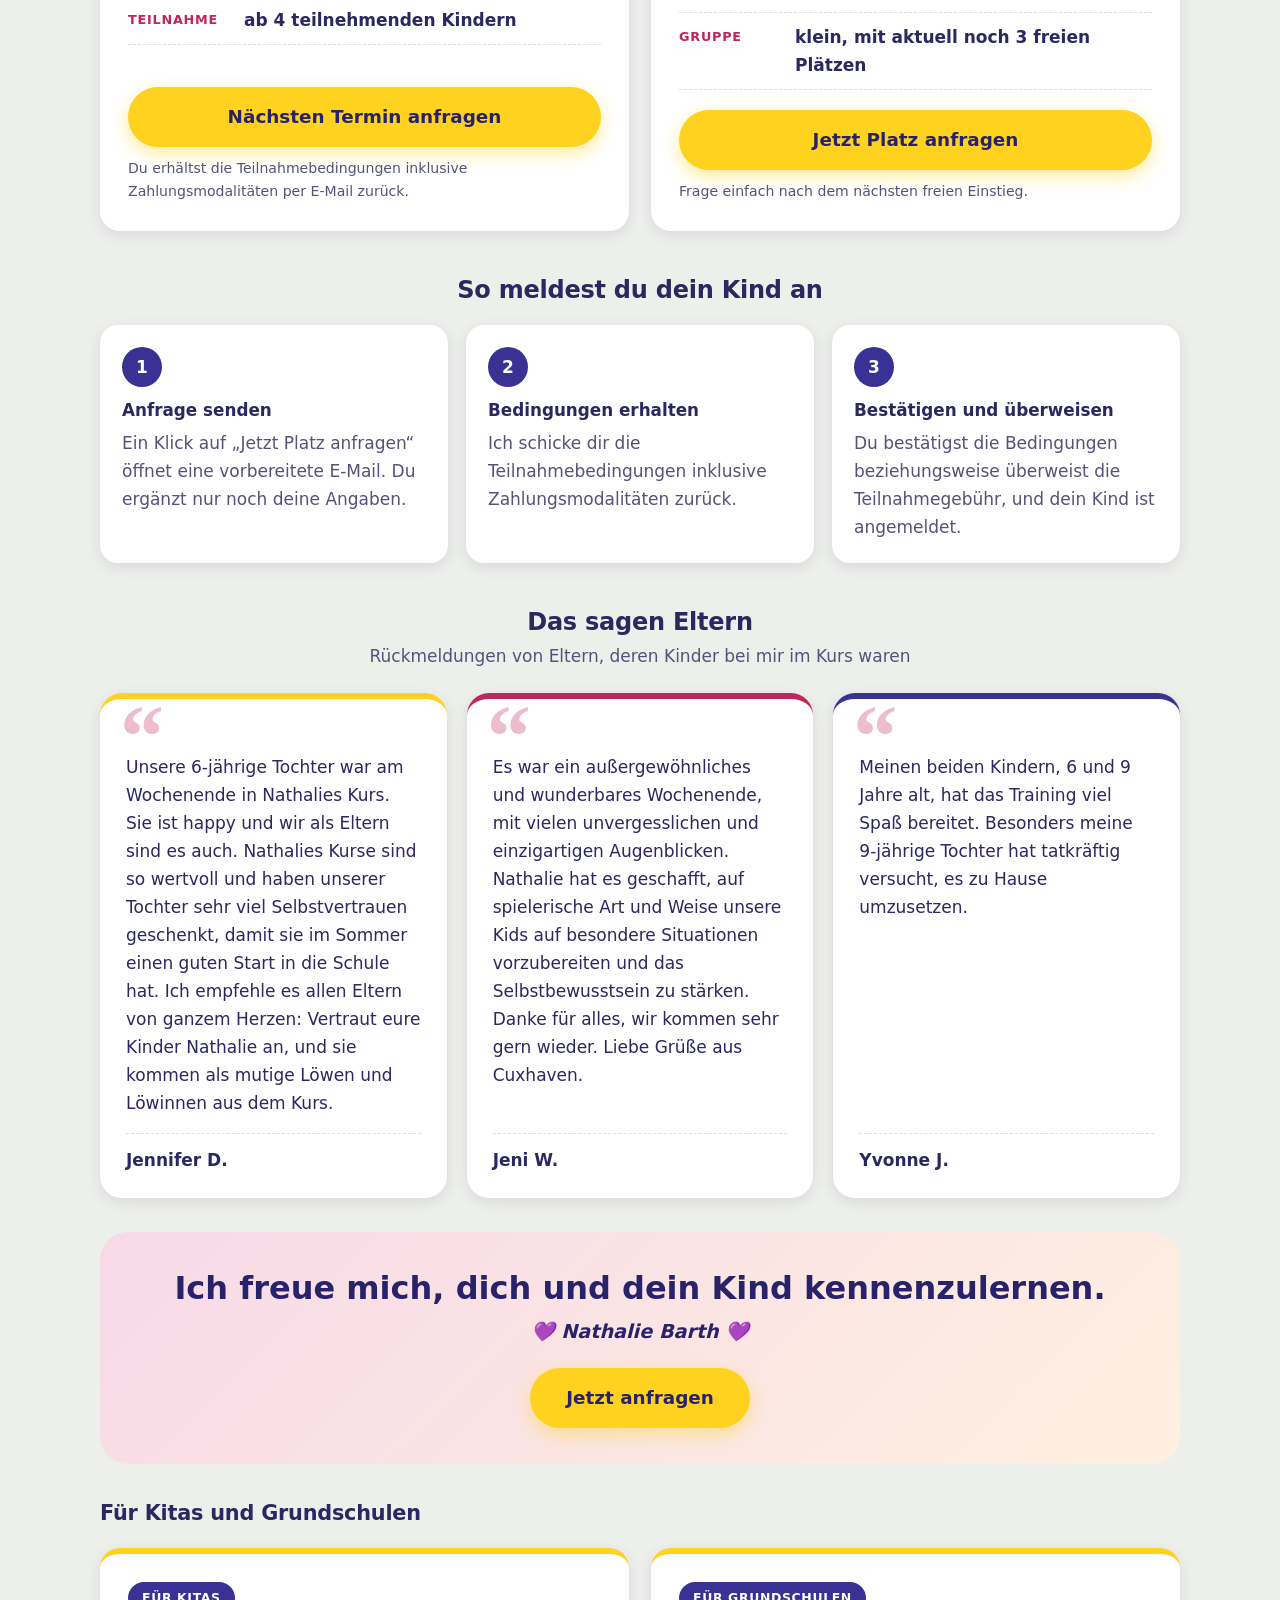
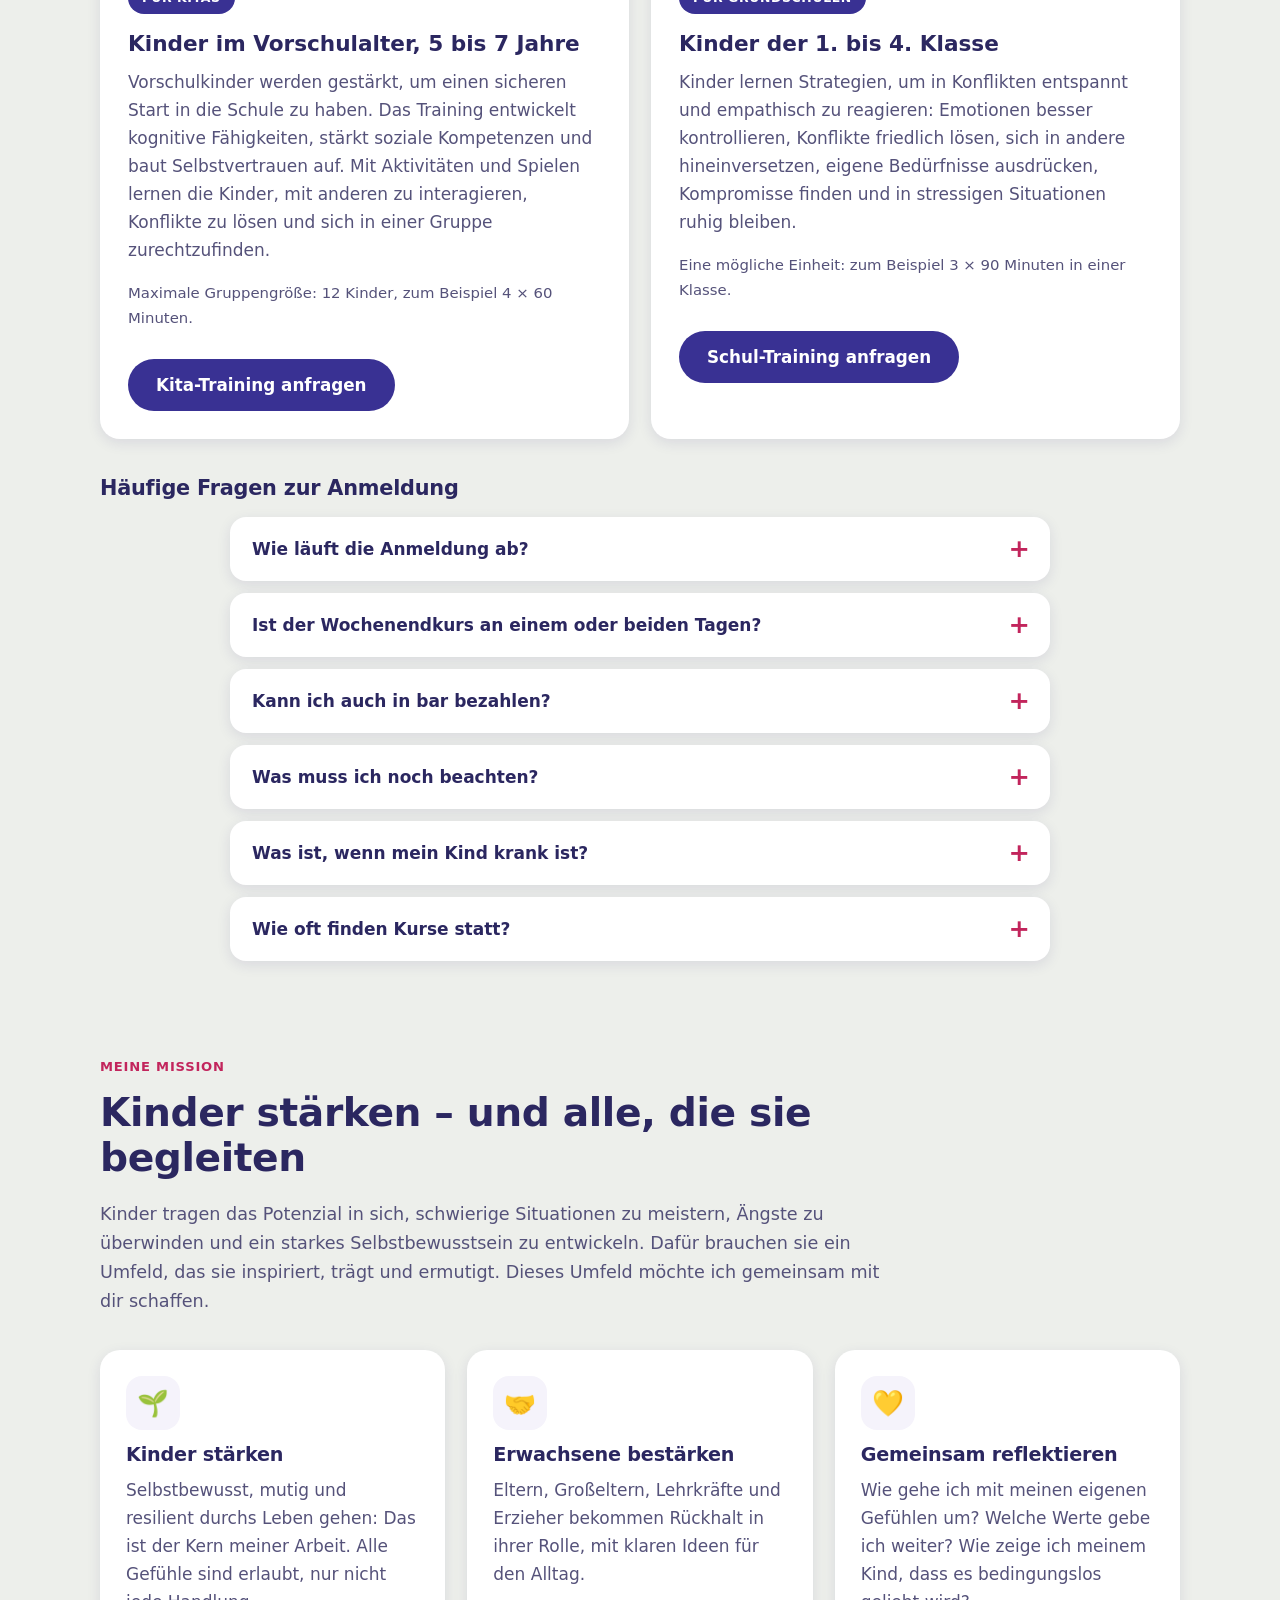
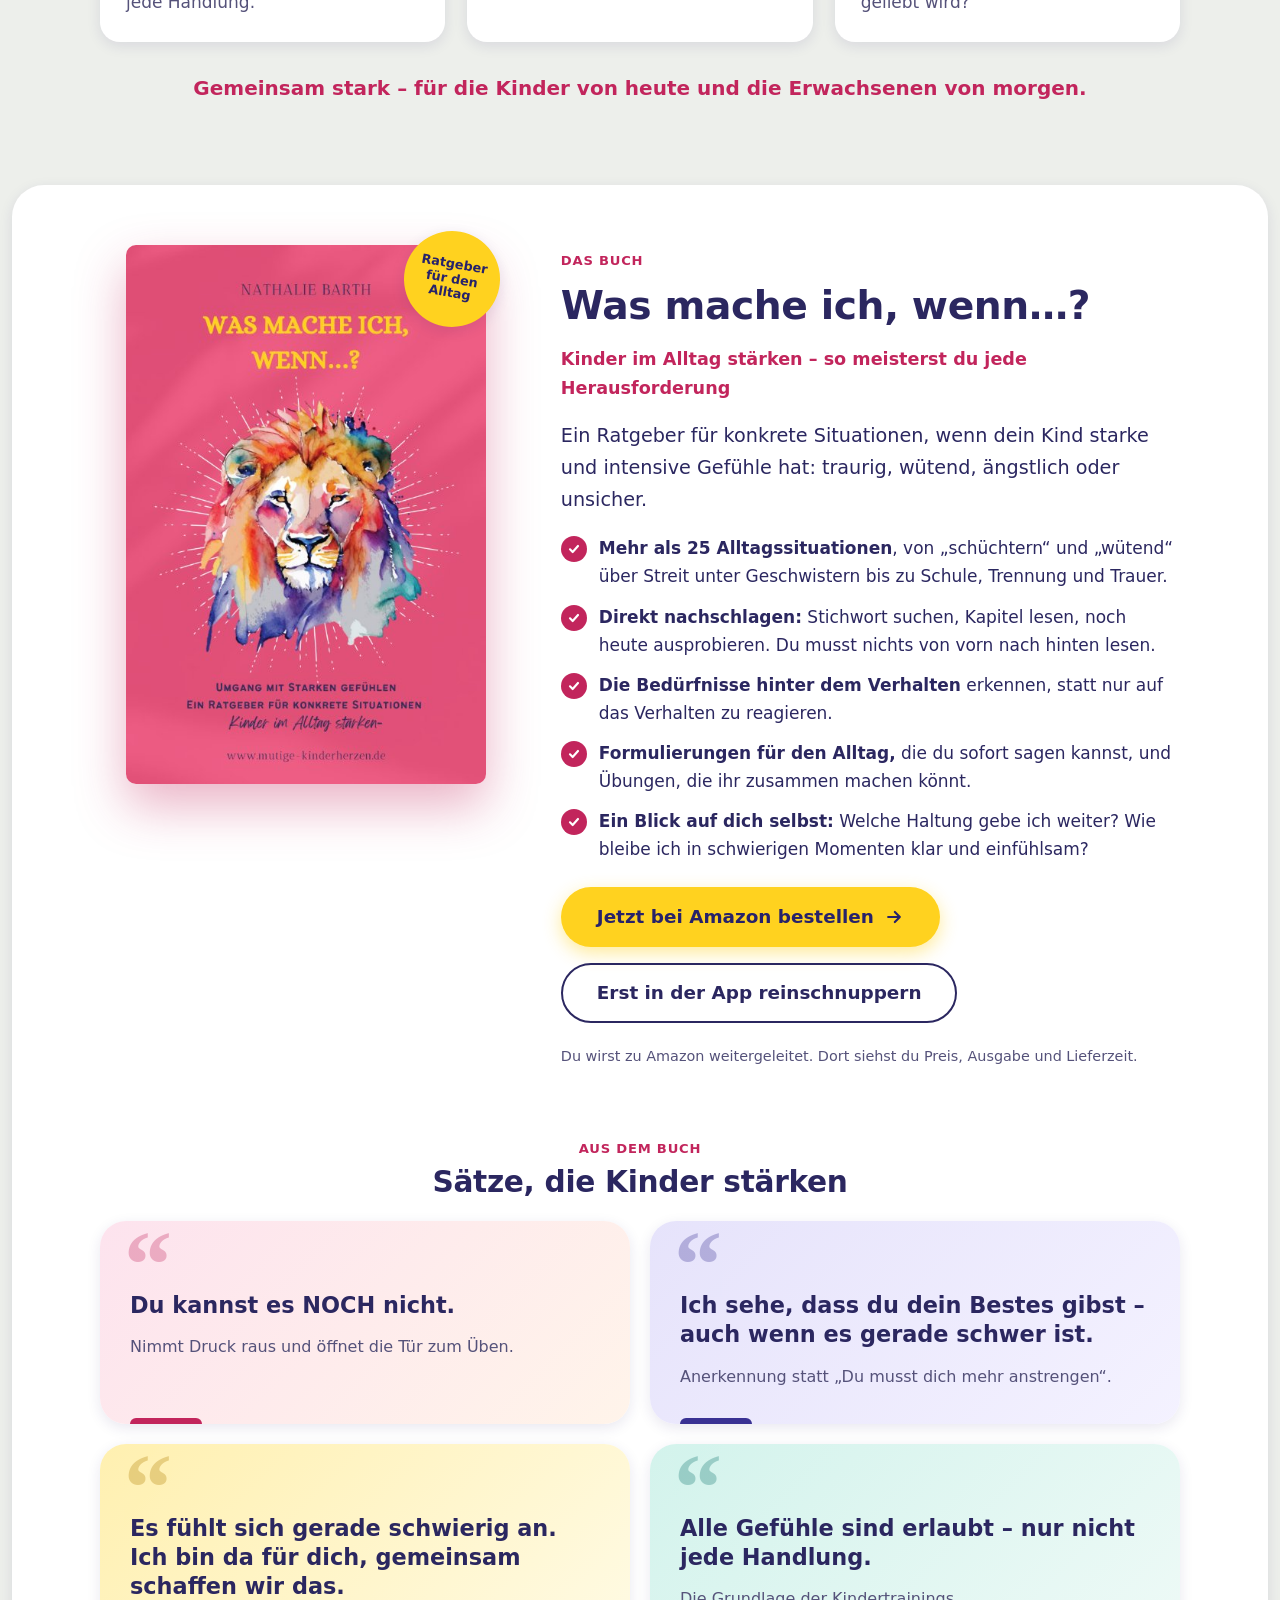
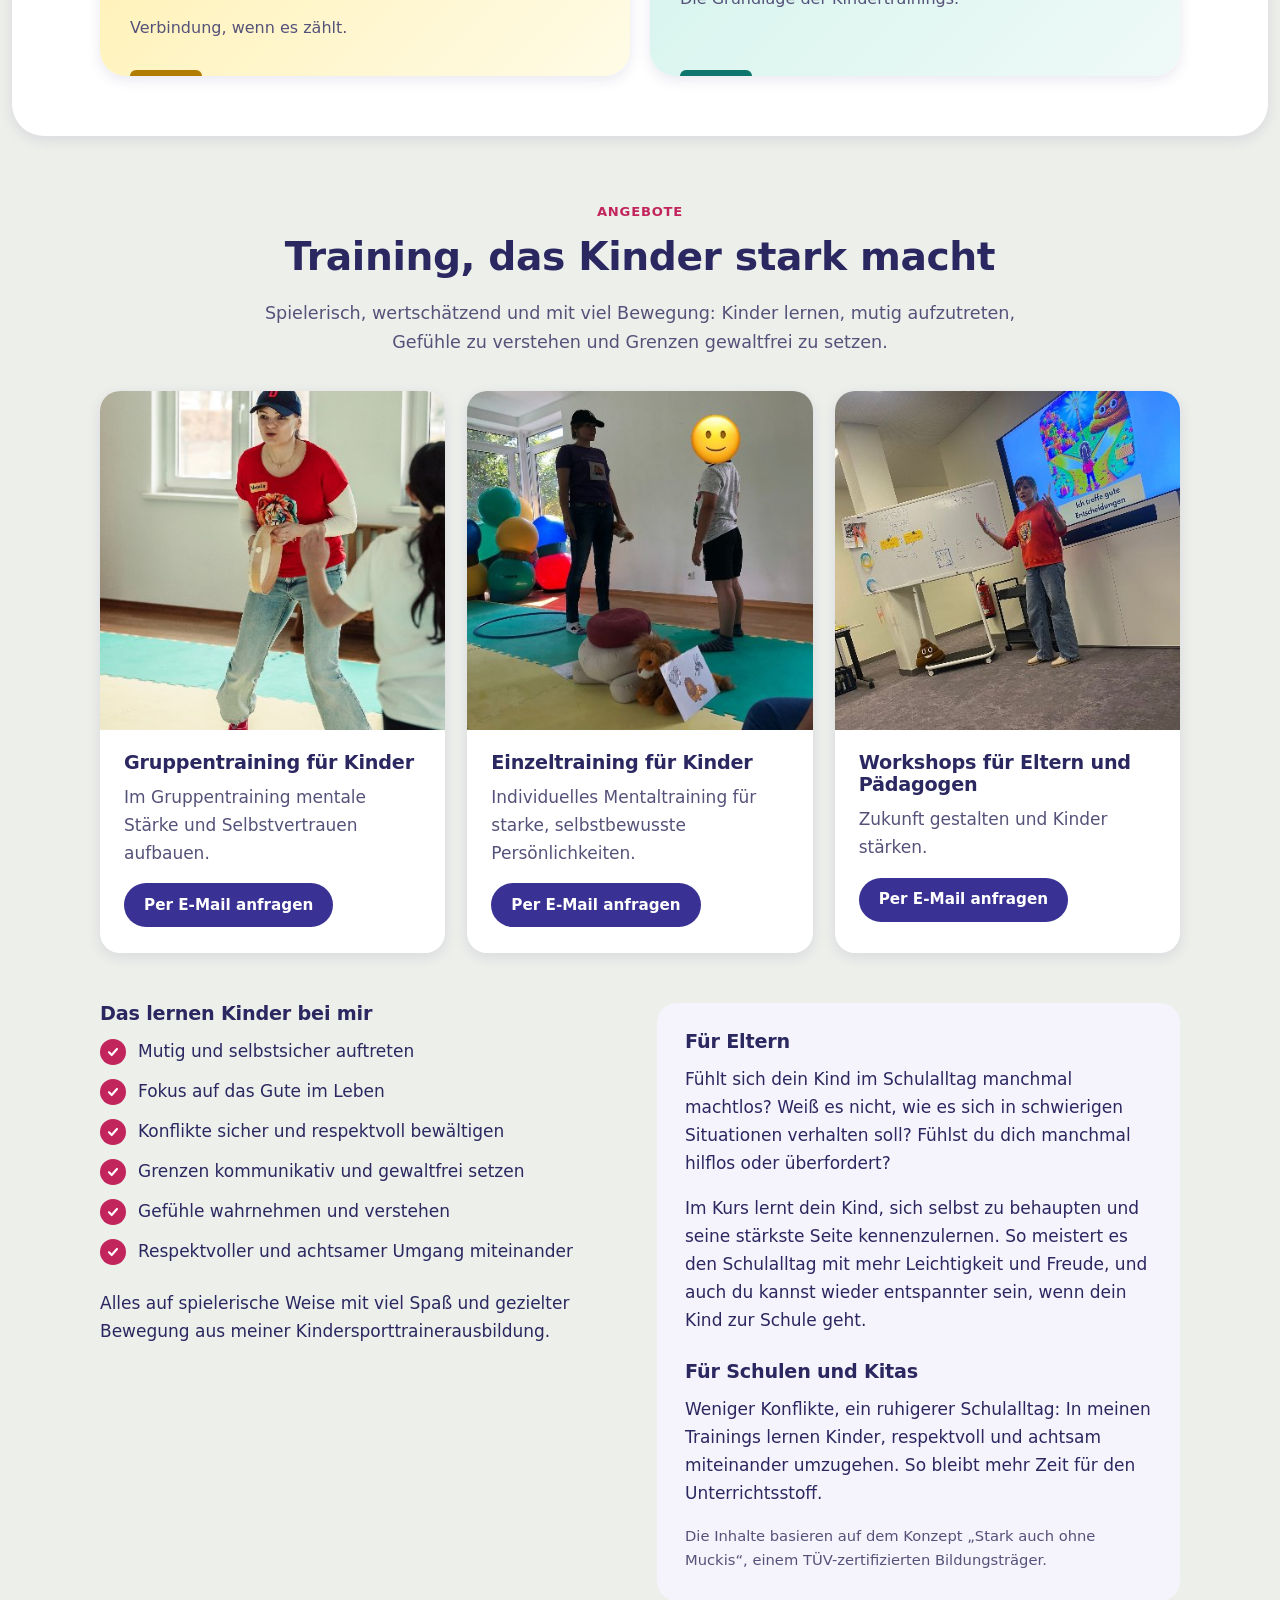
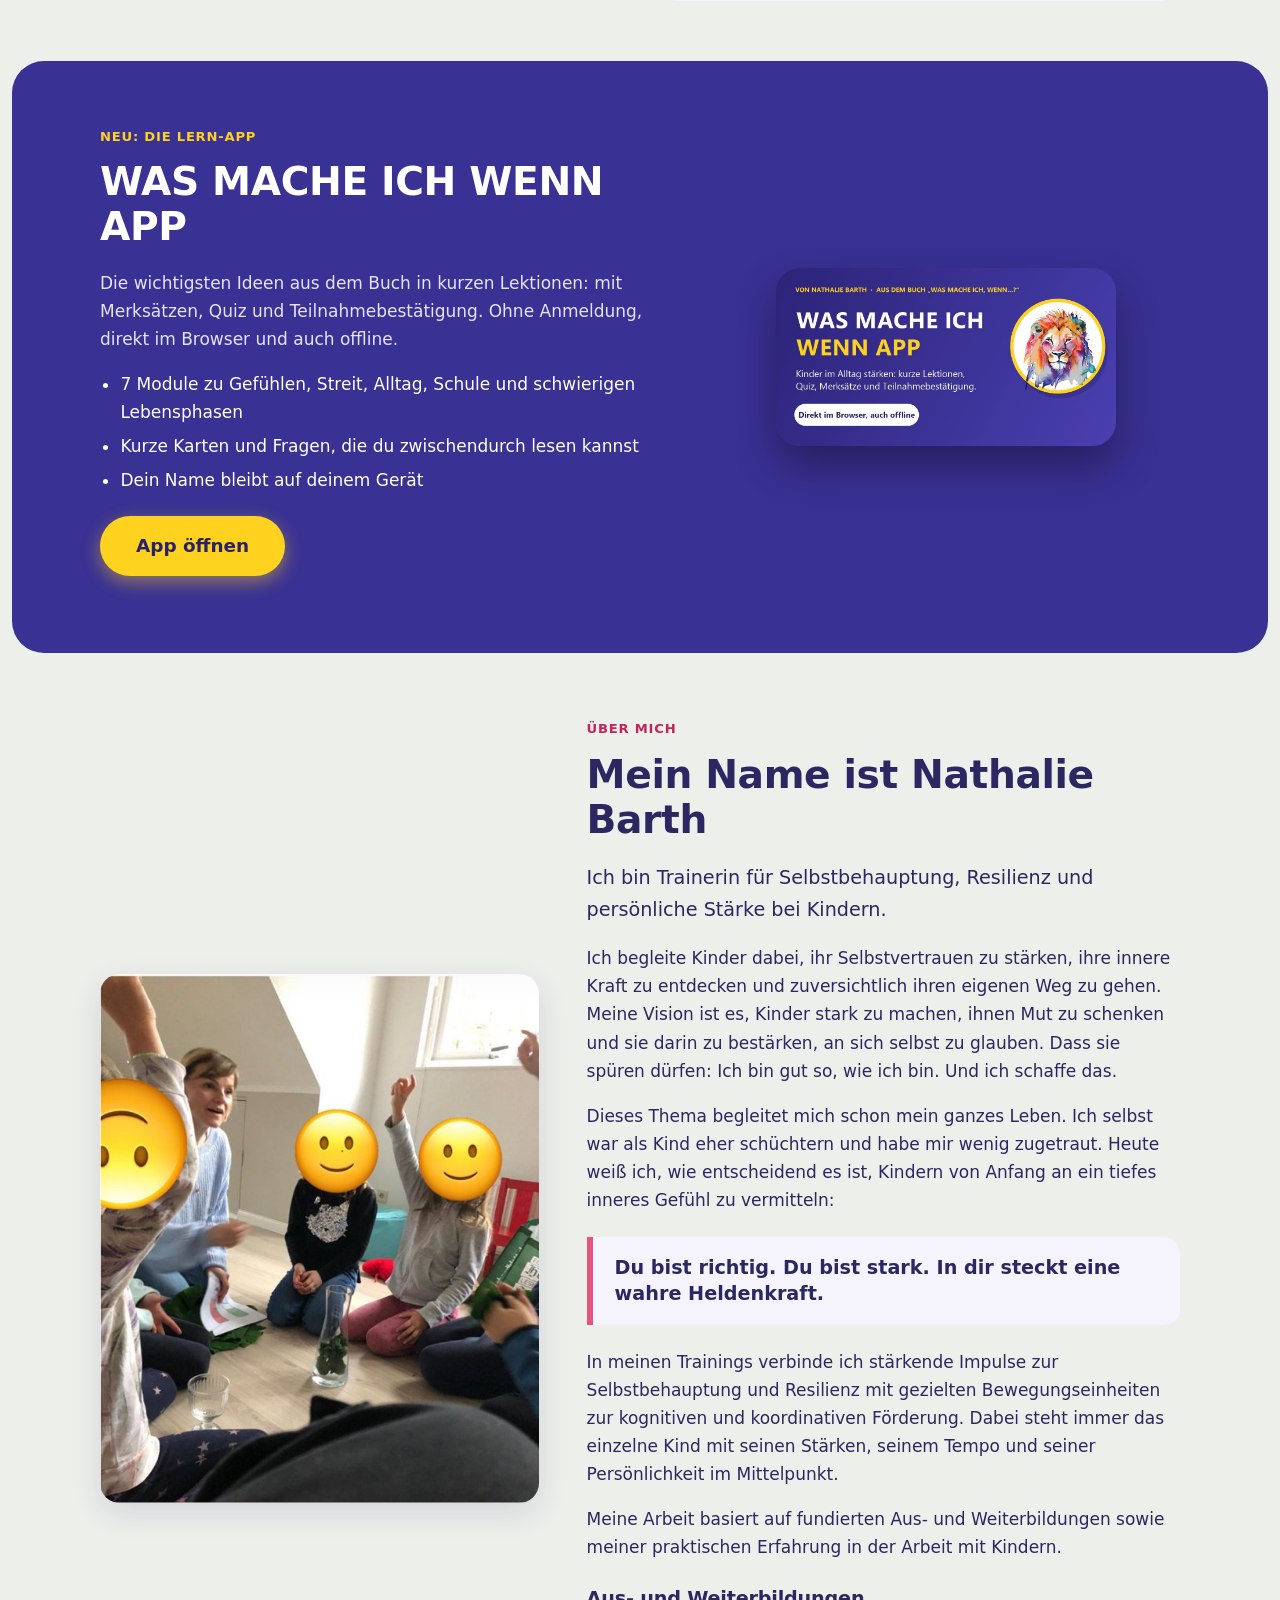
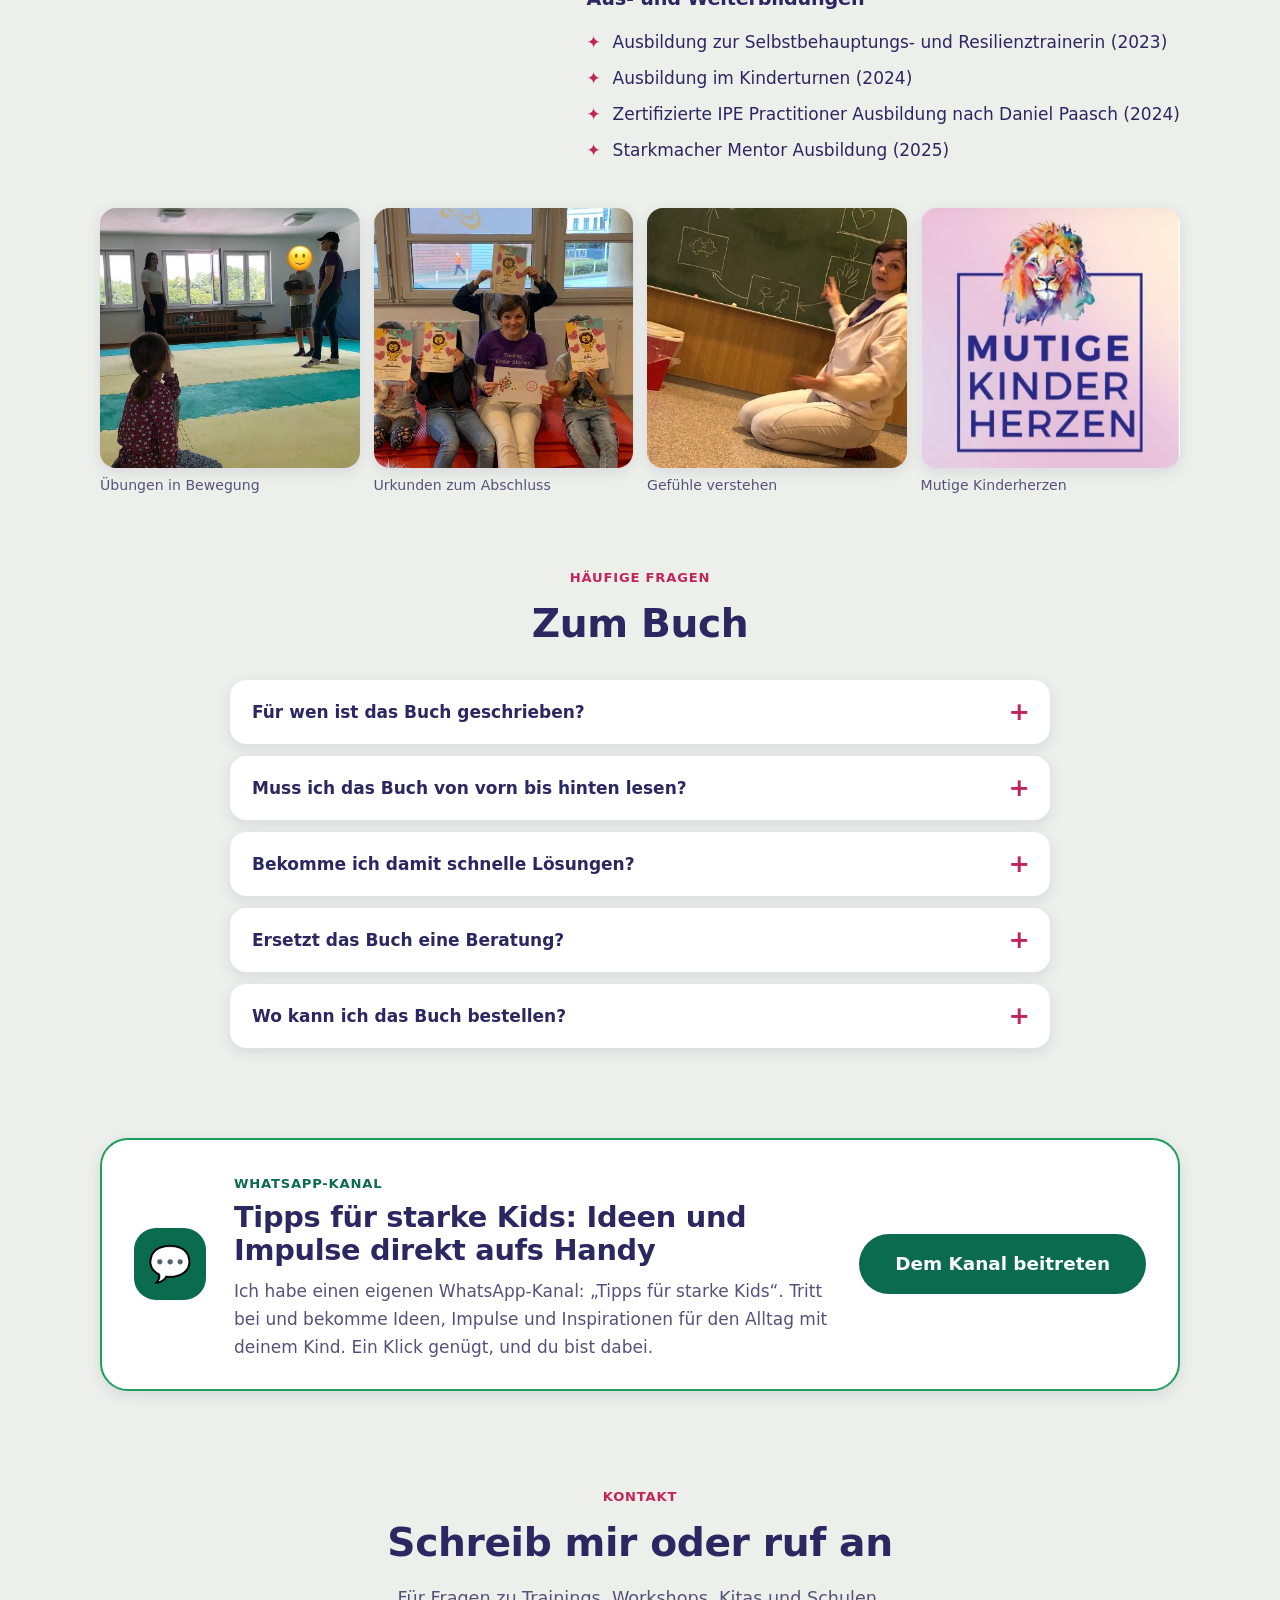
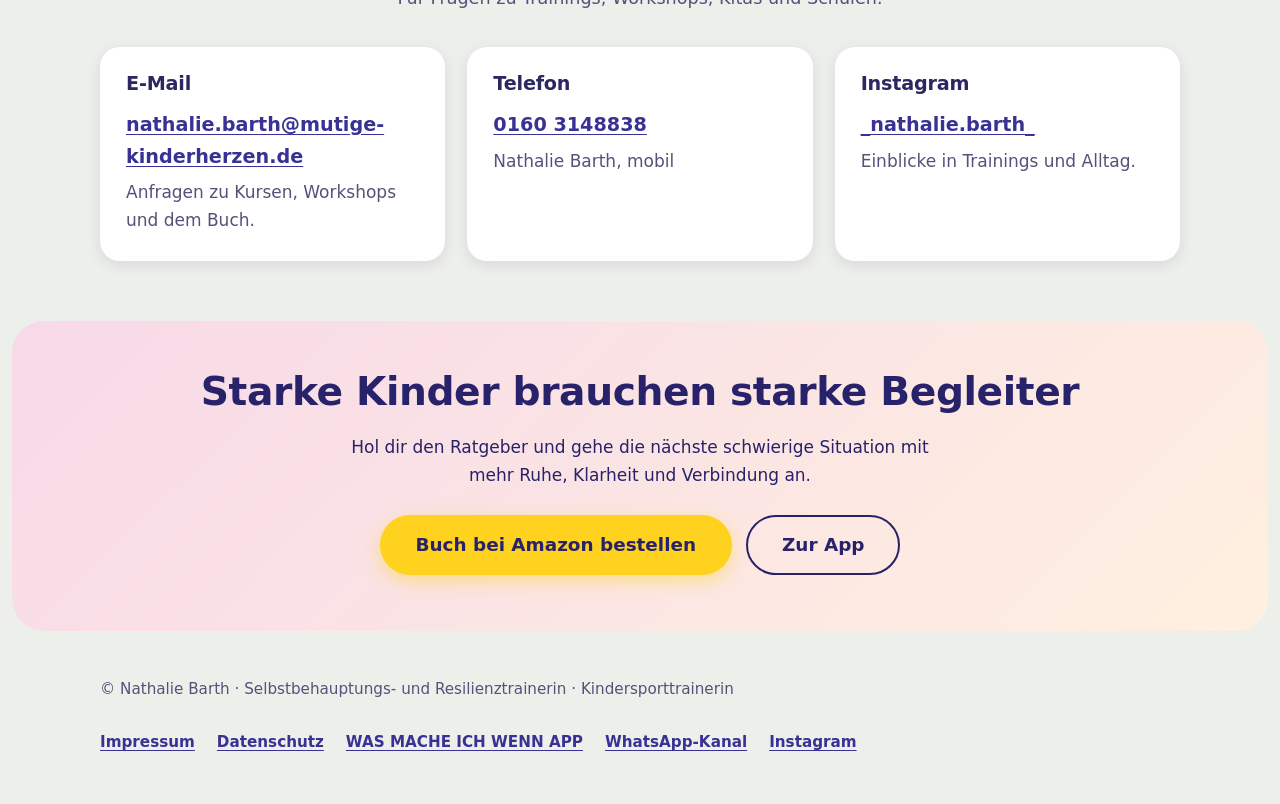
==== commit da1fe74e: "Add files via upload" ====
--- a/index.html
+++ b/index.html
@@ -60,7 +60,7 @@
         <li><a href="#ueber">Über mich</a></li>
         <li><a href="#kontakt">Kontakt</a></li>
       </ul>
-      <a class="btn gold sm navcta" href="https://www.amazon.de/Was-mache-ich-wenn-Situationen/dp/B0FKZ4T17T">Buch bestellen</a>
+      <a class="btn gold sm navcta" href="https://www.amazon.de/Was-mache-ich-wenn-Situationen/dp/B0FKZ4T17T" target="amazon-buch">Buch bestellen</a>
     </div>
   </div>
 </header>
@@ -74,12 +74,12 @@
       <h1>Für einen <em>starken Start</em> ins Leben</h1>
       <p class="lead">Ich bin Nathalie Barth, Trainerin für Selbstbehauptung, Resilienz und persönliche Stärke bei Kindern. Mit Herz, Klarheit und alltagstauglichen Tipps begleite ich Kinder und die Erwachsenen an ihrer Seite.</p>
       <div class="cta-row">
-        <a class="btn gold big two" href="https://www.amazon.de/Was-mache-ich-wenn-Situationen/dp/B0FKZ4T17T">
-          <span class="tx"><span class="t">Buch bei Amazon bestellen</span><span class="s">Der Ratgeber „Was mache ich, wenn…?“ für alle Situationen, in denen dein Kind starke Gefühle hat</span></span>
+        <a class="btn gold big two" href="https://www.amazon.de/Was-mache-ich-wenn-Situationen/dp/B0FKZ4T17T" target="amazon-buch">
+          <span class="tx"><span class="t">Buch bei Amazon bestellen</span><span class="s">Der Ratgeber für starke Gefühle im Alltag</span></span>
           <svg viewBox="0 0 24 24" fill="none" stroke="currentColor" stroke-width="2.6" stroke-linecap="round" stroke-linejoin="round" aria-hidden="true"><path d="M5 12h14M13 6l6 6-6 6"/></svg>
         </a>
-        <a class="btn line big two" href="was-mache-ich-wenn-app/app.html">
-          <span class="tx"><span class="t">App ausprobieren</span><span class="s">Die App zum Buch: Lektionen, Merksätze und Quiz</span></span>
+        <a class="btn line big two" href="was-mache-ich-wenn-app/app.html" target="wmiw-app">
+          <span class="tx"><span class="t">App ausprobieren</span><span class="s">Die App zum Buch</span></span>
           <svg viewBox="0 0 24 24" fill="none" stroke="currentColor" stroke-width="2.6" stroke-linecap="round" stroke-linejoin="round" aria-hidden="true"><path d="M5 12h14M13 6l6 6-6 6"/></svg>
         </a>
       </div>
@@ -239,8 +239,8 @@
           <li><span><b>Ein Blick auf dich selbst:</b> Welche Haltung gebe ich weiter? Wie bleibe ich in schwierigen Momenten klar und einfühlsam?</span></li>
         </ul>
         <div class="buyrow">
-          <a class="btn gold big" href="https://www.amazon.de/Was-mache-ich-wenn-Situationen/dp/B0FKZ4T17T">Jetzt bei Amazon bestellen <svg viewBox="0 0 24 24" fill="none" stroke="currentColor" stroke-width="2.6" stroke-linecap="round" stroke-linejoin="round" aria-hidden="true"><path d="M5 12h14M13 6l6 6-6 6"/></svg></a>
-          <a class="btn line big" style="color:var(--ink)" href="was-mache-ich-wenn-app/app.html">Erst in der App reinschnuppern</a>
+          <a class="btn gold big" href="https://www.amazon.de/Was-mache-ich-wenn-Situationen/dp/B0FKZ4T17T" target="amazon-buch">Jetzt bei Amazon bestellen <svg viewBox="0 0 24 24" fill="none" stroke="currentColor" stroke-width="2.6" stroke-linecap="round" stroke-linejoin="round" aria-hidden="true"><path d="M5 12h14M13 6l6 6-6 6"/></svg></a>
+          <a class="btn line big" style="color:var(--ink)" href="was-mache-ich-wenn-app/app.html" target="wmiw-app">Erst in der App reinschnuppern</a>
           <p class="hint">Du wirst zu Amazon weitergeleitet. Dort siehst du Preis, Ausgabe und Lieferzeit.</p>
         </div>
       </div>
@@ -306,7 +306,7 @@
           <li>Kurze Karten und Fragen, die du zwischendurch lesen kannst</li>
           <li>Dein Name bleibt auf deinem Gerät</li>
         </ul>
-        <p><a class="btn gold big" href="was-mache-ich-wenn-app/app.html">App öffnen</a></p>
+        <p><a class="btn gold big" href="was-mache-ich-wenn-app/app.html" target="wmiw-app">App öffnen</a></p>
       </div>
       <div class="appshot"><img src="was-mache-ich-wenn-app/vorschau_app.jpg" width="1200" height="630" alt="Vorschaubild der WAS MACHE ICH WENN APP mit Aquarell-Löwen" loading="lazy"></div>
     </div>
@@ -352,7 +352,7 @@
       <details><summary>Muss ich das Buch von vorn bis hinten lesen?</summary><p>Nein. Du kannst direkt nach dem Stichwort blättern, das zu deiner aktuellen Situation passt, und herausfinden, was du tun kannst.</p></details>
       <details><summary>Bekomme ich damit schnelle Lösungen?</summary><p>Das Buch gibt dir einen Anfang: konkrete Ideen, Formulierungen und Übungen. Veränderung ist ein Prozess, und jeder Schritt zählt, auch wenn es nicht sofort perfekt läuft.</p></details>
       <details><summary>Ersetzt das Buch eine Beratung?</summary><p>Nein. Das Buch bietet Anregungen für den Alltag. Wenn mehr dahintersteckt, etwa Mobbing oder eine starke psychische Belastung, ist es wichtig, rechtzeitig Hilfe zu suchen.</p></details>
-      <details><summary>Wo kann ich das Buch bestellen?</summary><p>Du findest es bei Amazon. <a href="https://www.amazon.de/Was-mache-ich-wenn-Situationen/dp/B0FKZ4T17T">Hier geht es zur Buchseite.</a></p></details>
+      <details><summary>Wo kann ich das Buch bestellen?</summary><p>Du findest es bei Amazon. <a href="https://www.amazon.de/Was-mache-ich-wenn-Situationen/dp/B0FKZ4T17T" target="amazon-buch">Hier geht es zur Buchseite.</a></p></details>
     </div>
   </div>
 </section>
@@ -386,8 +386,8 @@
   <h2>Starke Kinder brauchen starke Begleiter</h2>
   <p>Hol dir den Ratgeber und gehe die nächste schwierige Situation mit mehr Ruhe, Klarheit und Verbindung an.</p>
   <div class="cta-row">
-    <a class="btn gold big" href="https://www.amazon.de/Was-mache-ich-wenn-Situationen/dp/B0FKZ4T17T">Buch bei Amazon bestellen</a>
-    <a class="btn line big" href="was-mache-ich-wenn-app/app.html">Zur App</a>
+    <a class="btn gold big" href="https://www.amazon.de/Was-mache-ich-wenn-Situationen/dp/B0FKZ4T17T" target="amazon-buch">Buch bei Amazon bestellen</a>
+    <a class="btn line big" href="was-mache-ich-wenn-app/app.html" target="wmiw-app">Zur App</a>
   </div>
 </div>
 
@@ -405,7 +405,7 @@
       <nav aria-label="Rechtliches">
         <a href="impressum.html">Impressum</a>
         <a href="datenschutz.html">Datenschutz</a>
-        <a href="was-mache-ich-wenn-app/app.html">WAS MACHE ICH WENN APP</a>
+        <a href="was-mache-ich-wenn-app/app.html" target="wmiw-app">WAS MACHE ICH WENN APP</a>
         <a href="https://whatsapp.com/channel/0029VamB5UN3LdQcJmxCBf1r">WhatsApp-Kanal</a>
         <a href="https://www.instagram.com/_nathalie.barth_/">Instagram</a>
       </nav>
@@ -425,12 +425,10 @@
     <textarea id="anf-text" class="anf-text" rows="10"></textarea>
     <h3 class="anf-h3">So sendest du die Anfrage</h3>
     <div class="anf-act">
-      <a class="btn gold big" id="anf-mail" href="#">E-Mail-Programm öffnen</a>
-      <a class="btn wabtn big" id="anf-wa" href="#">Per WhatsApp schreiben</a>
+      <a class="btn gold big" id="anf-mail" href="mailto:nathalie.barth@mutige-kinderherzen.de">E-Mail-Programm öffnen</a>
+      <a class="btn wabtn big" id="anf-wa" href="https://wa.me/491603148838">Per WhatsApp schreiben</a>
       <div class="anf-more">
         <button type="button" class="btn out" id="anf-copy">Text und Adresse kopieren</button>
-        <a class="btn out" id="anf-gmail" href="#">In Gmail öffnen</a>
-        <a class="btn out" id="anf-outlook" href="#">In Outlook (Web) öffnen</a>
         <a class="btn out" id="anf-tel" href="tel:+491603148838">Anrufen: 0160 3148838</a>
       </div>
     </div>
@@ -438,8 +436,8 @@
     <p class="anf-note">Deine Angaben bleiben in deinem Browser. Erst wenn du die Nachricht selbst abschickst, erhalte ich sie. Sie geht an <b id="anf-addr"></b>.</p>
   </div>
 </dialog>
-<div class="ctabar"><a class="btn ind" href="#kurse">Kurse und Termine</a><a class="btn gold" href="https://www.amazon.de/Was-mache-ich-wenn-Situationen/dp/B0FKZ4T17T">Buch bestellen</a></div>
 <div id="upd" class="upd" role="status"><span>Neue Version verfügbar</span><button id="upd-btn" class="btn gold" type="button">Aktualisieren</button></div>
+<script src="fenster.js"></script>
 <script src="seite.js"></script>
 </body>
 </html>
--- a/stil.css
+++ b/stil.css
@@ -135,9 +135,9 @@
 .hint.c{text-align:center;max-width:44em;margin:22px auto 0}
 .offer,.fact{position:relative}
 .offer .mailbtn{margin-top:16px}
-.mailbtn::after{content:"";position:absolute;inset:0;border-radius:inherit}
-.offer .mailbtn::after{border-radius:var(--r)}
-.fact .mailbtn::after{border-radius:16px}
+/* Ganze Karte klickbar NUR bei den Angebots-Karten (.offer ist position:relative). Nie global: sonst überdeckt der Klickbereich andere Buttons. */
+.offer .mailbtn::after{content:"";position:absolute;inset:0;border-radius:var(--r)}
+
 .offer:hover,.fact:hover{box-shadow:var(--shadow)}
 
 /* Kurse */
@@ -206,7 +206,7 @@
 
 /* Kein Zittern beim Darüberfahren: Der Button verschiebt sich nicht, weil sein Klickbereich (::after) sonst mit wandert */
 .btn.mailbtn:hover{transform:none}
-.course .mailbtn::after{display:none}
+
 .course:hover{box-shadow:var(--shadow)}
 /* Engere Abstände zwischen zusammengehörigen Abschnitten */
 #ueber{padding-bottom:20px}
@@ -314,14 +314,13 @@
 .btn.wabtn:hover{background:#09573f}
 @media (max-width:860px){.wabox{grid-template-columns:1fr;padding:24px 22px;text-align:left}.waic{width:60px;height:60px}.btn.wabtn{width:100%;white-space:normal}}
 /* Footer */
-footer{padding:46px 0 120px;color:var(--mute);font-size:.95rem}
+footer{padding:46px 0 40px;color:var(--mute);font-size:.95rem}
 footer .row{display:flex;flex-wrap:wrap;gap:18px 32px;justify-content:space-between;align-items:center}
 footer nav{display:flex;flex-wrap:wrap;gap:6px 22px}
 footer a{display:inline-flex;align-items:center;min-height:44px;color:var(--link);font-weight:600}
 .legal{margin-top:14px;font-size:.85rem}
 
 /* Mobile CTA + PWA */
-.ctabar{display:none}
 .install{display:none;margin:18px 0 0;background:var(--card);border:2px solid var(--line);border-radius:16px;padding:14px 18px;gap:12px;align-items:center;justify-content:space-between;flex-wrap:wrap}
 .install.show{display:flex}
 .upd{position:fixed;left:12px;right:12px;bottom:12px;z-index:90;background:var(--indigo-deep);color:#fff;border-radius:16px;padding:12px 16px;display:none;gap:12px;align-items:center;justify-content:space-between;box-shadow:var(--shadow)}
@@ -363,14 +362,12 @@
   section{padding:44px 0}
   .buch,.band,.cta-final{margin:0 8px;border-radius:26px}
   .doc{padding:24px 20px}
-  .ctabar{display:flex;position:fixed;left:0;right:0;bottom:0;z-index:60;padding:10px 16px calc(10px + env(safe-area-inset-bottom));background:var(--card);box-shadow:0 -6px 20px rgba(39,34,106,.18);gap:10px;align-items:center}
-  .ctabar .btn{flex:1;min-height:50px;padding:0 14px}
   .btn.big{padding:0 22px}
   .cover .stamp{right:-6px}
   .bookbadge{left:-12px}
 }
 @media (prefers-reduced-motion:reduce){*{scroll-behavior:auto!important;transition:none!important;animation:none!important}}
-@media print{.top,.ctabar,.install,.upd,.burger{display:none!important}body{background:#fff}}
+@media print{.top,.install,.upd,.burger{display:none!important}body{background:#fff}}
 
 /* Alte Ankernamen der bisherigen Webseite (index.html#article04-1a usw.) */
 .anchor-alias{display:block;height:0;overflow:hidden;scroll-margin-top:90px}
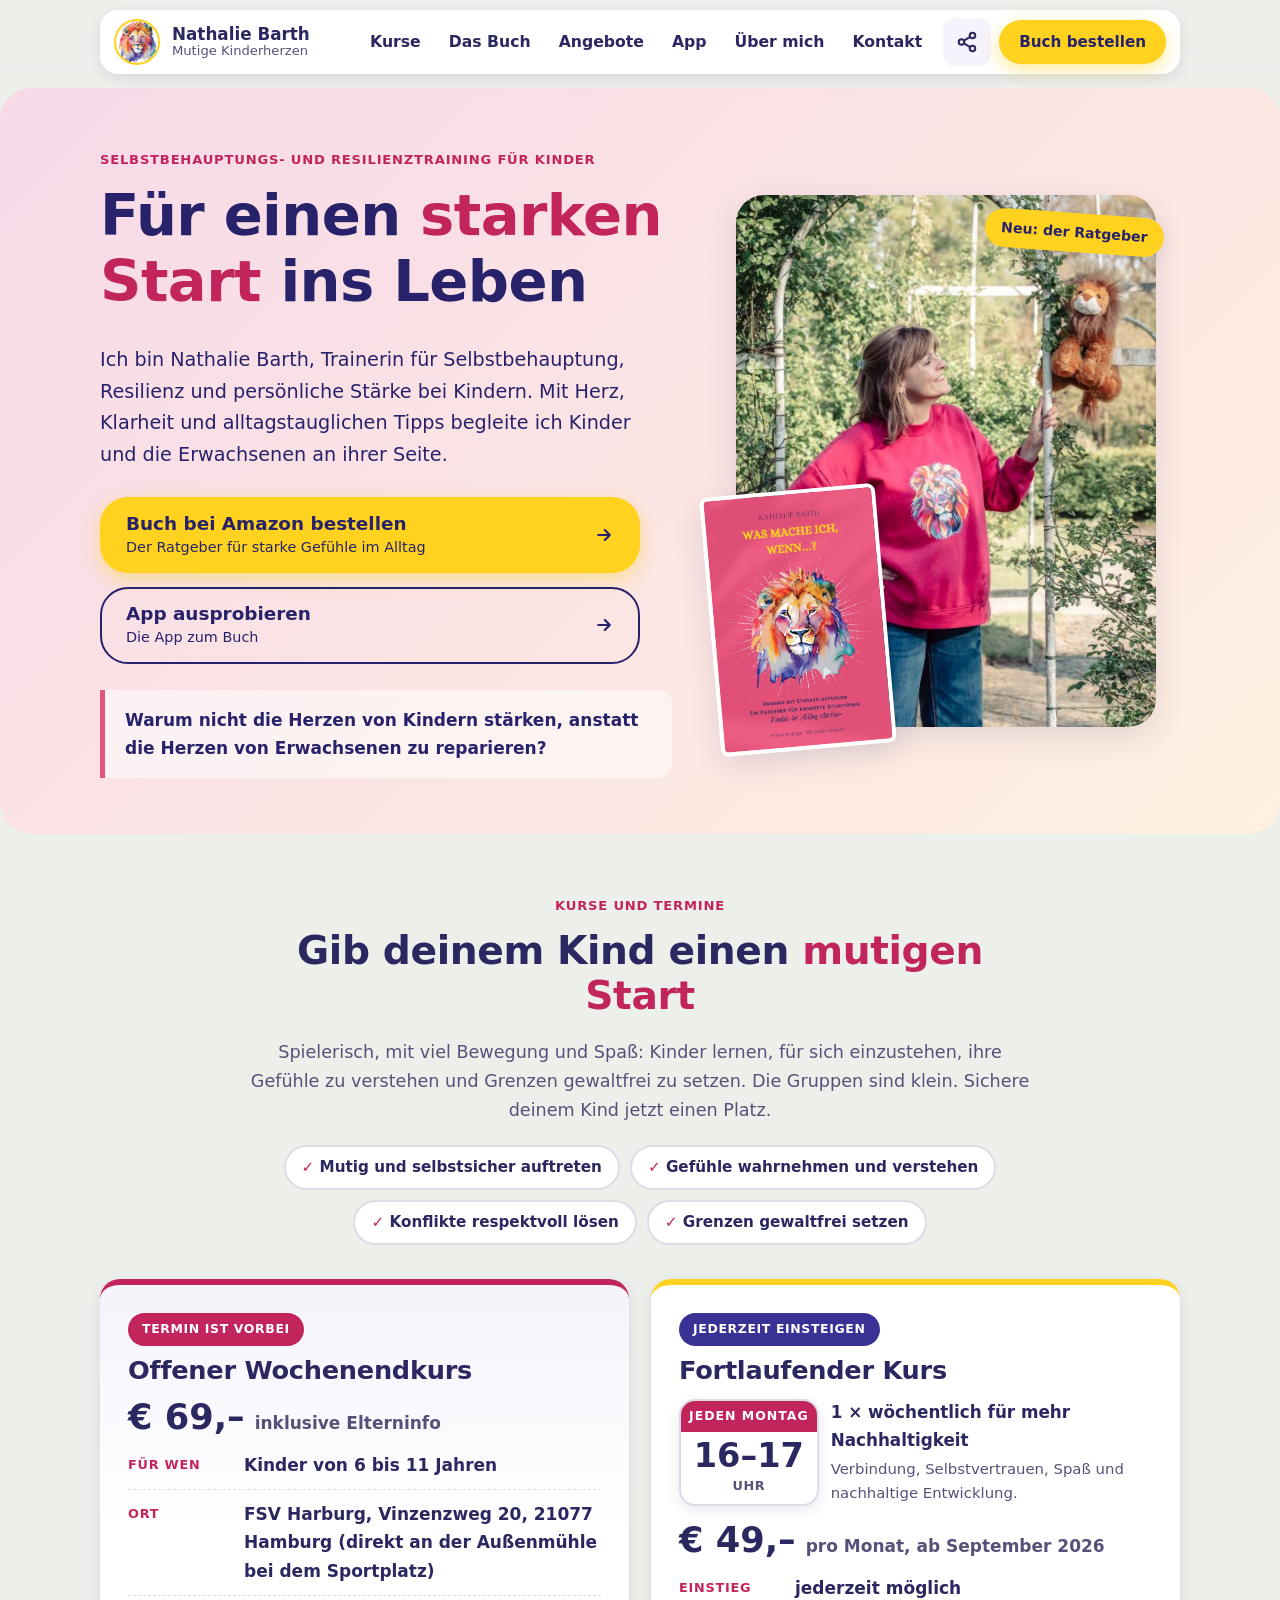
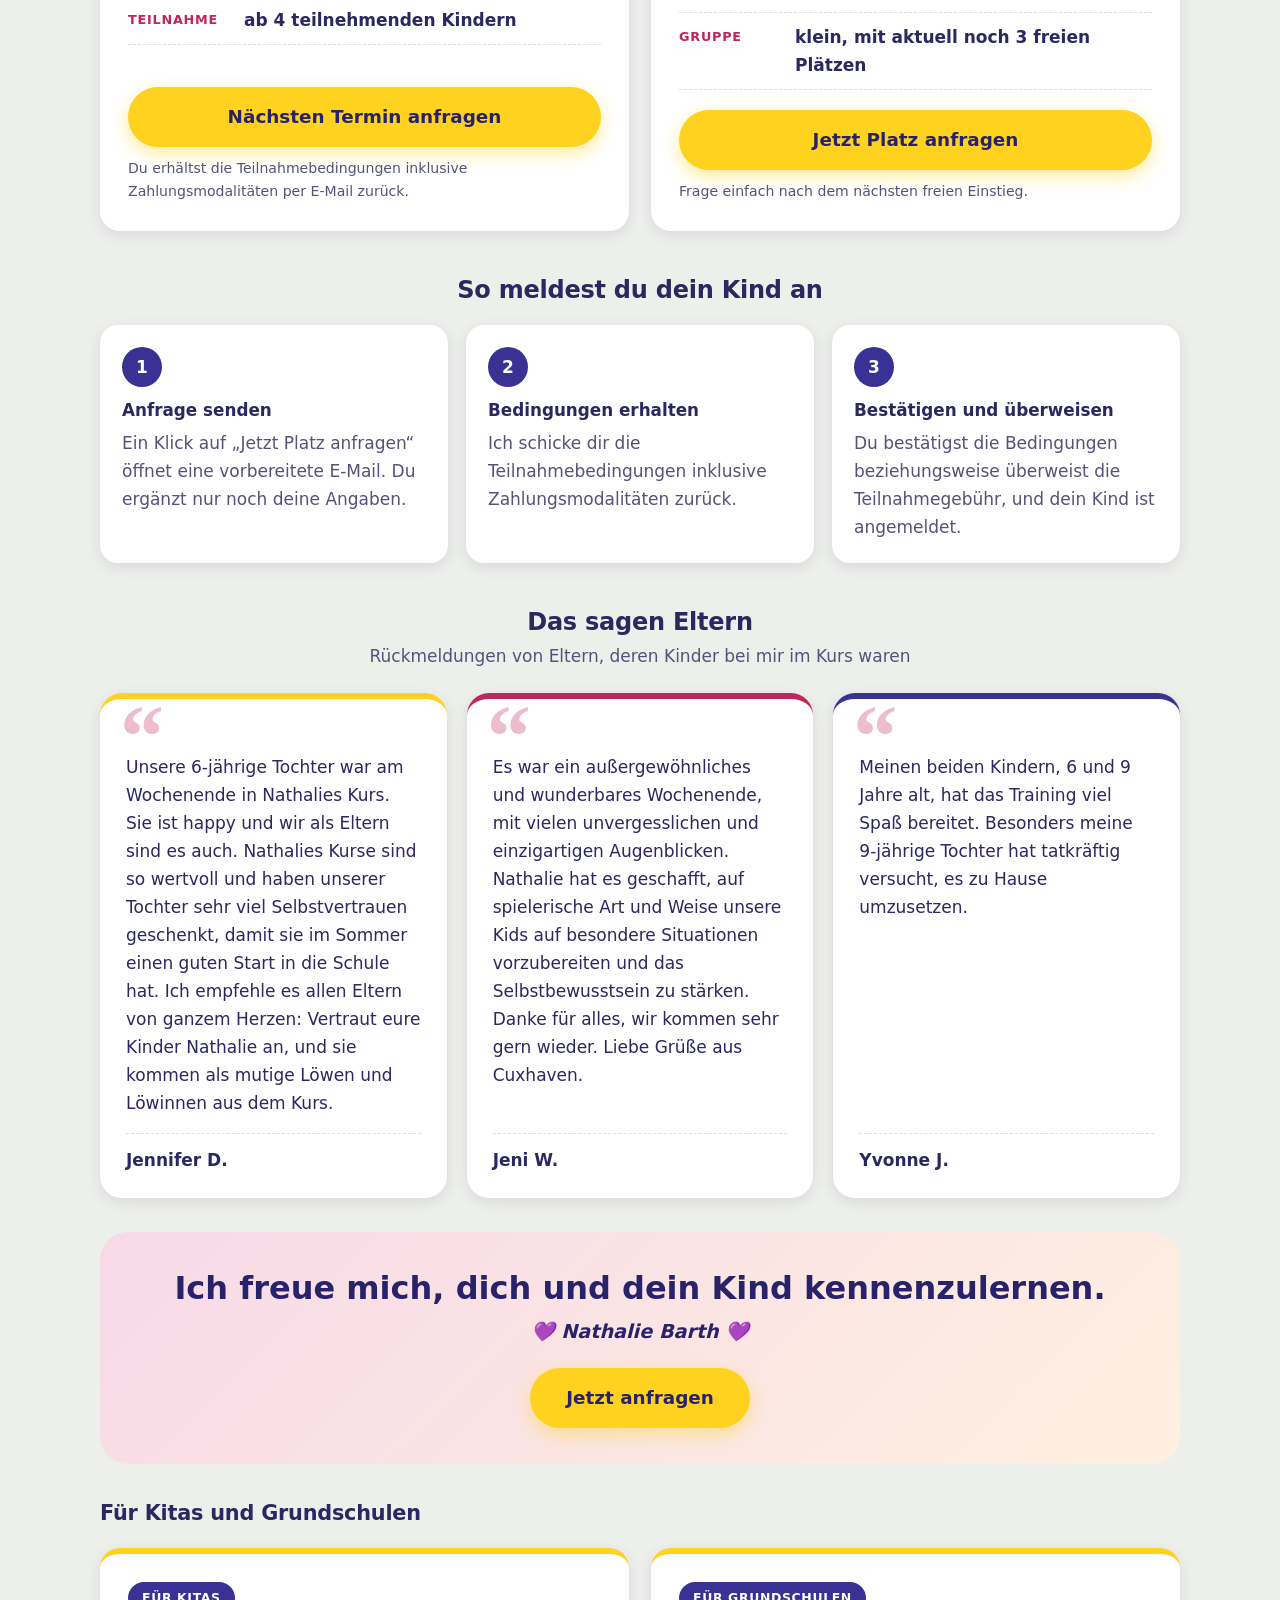
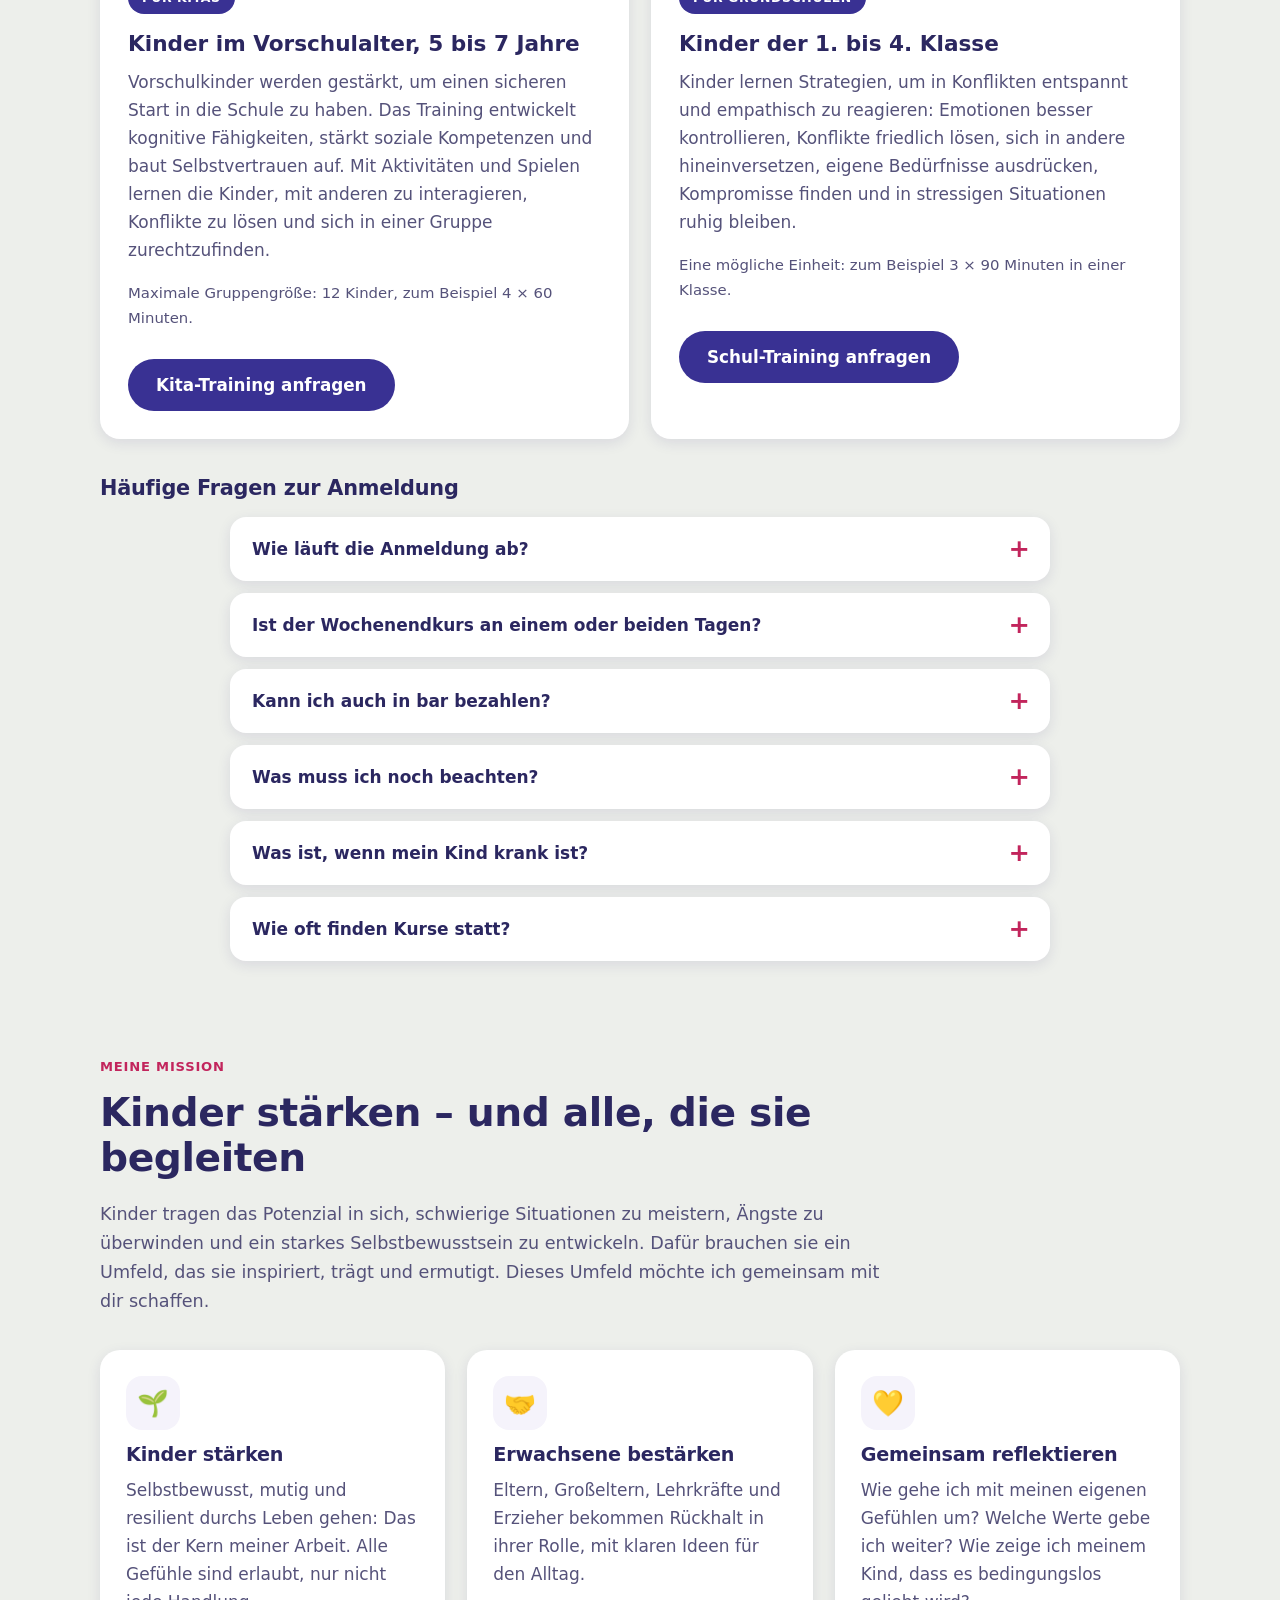
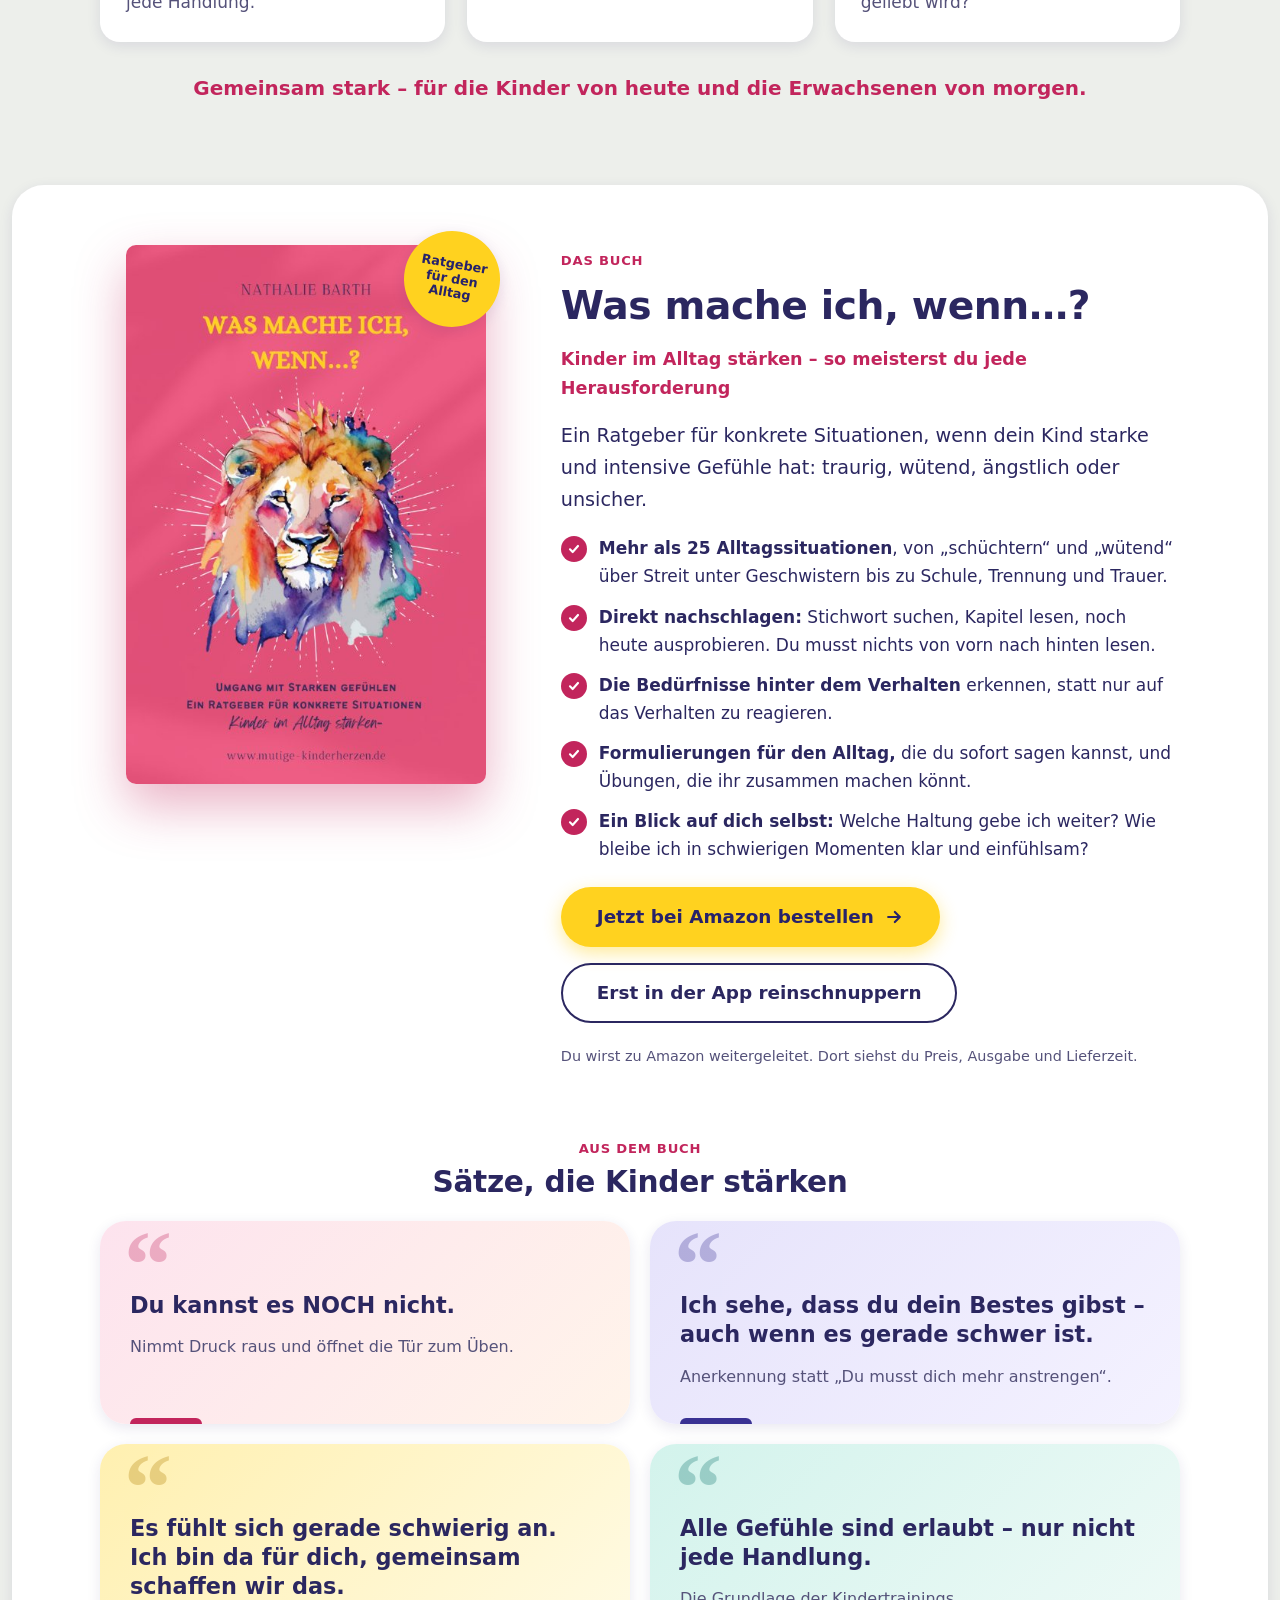
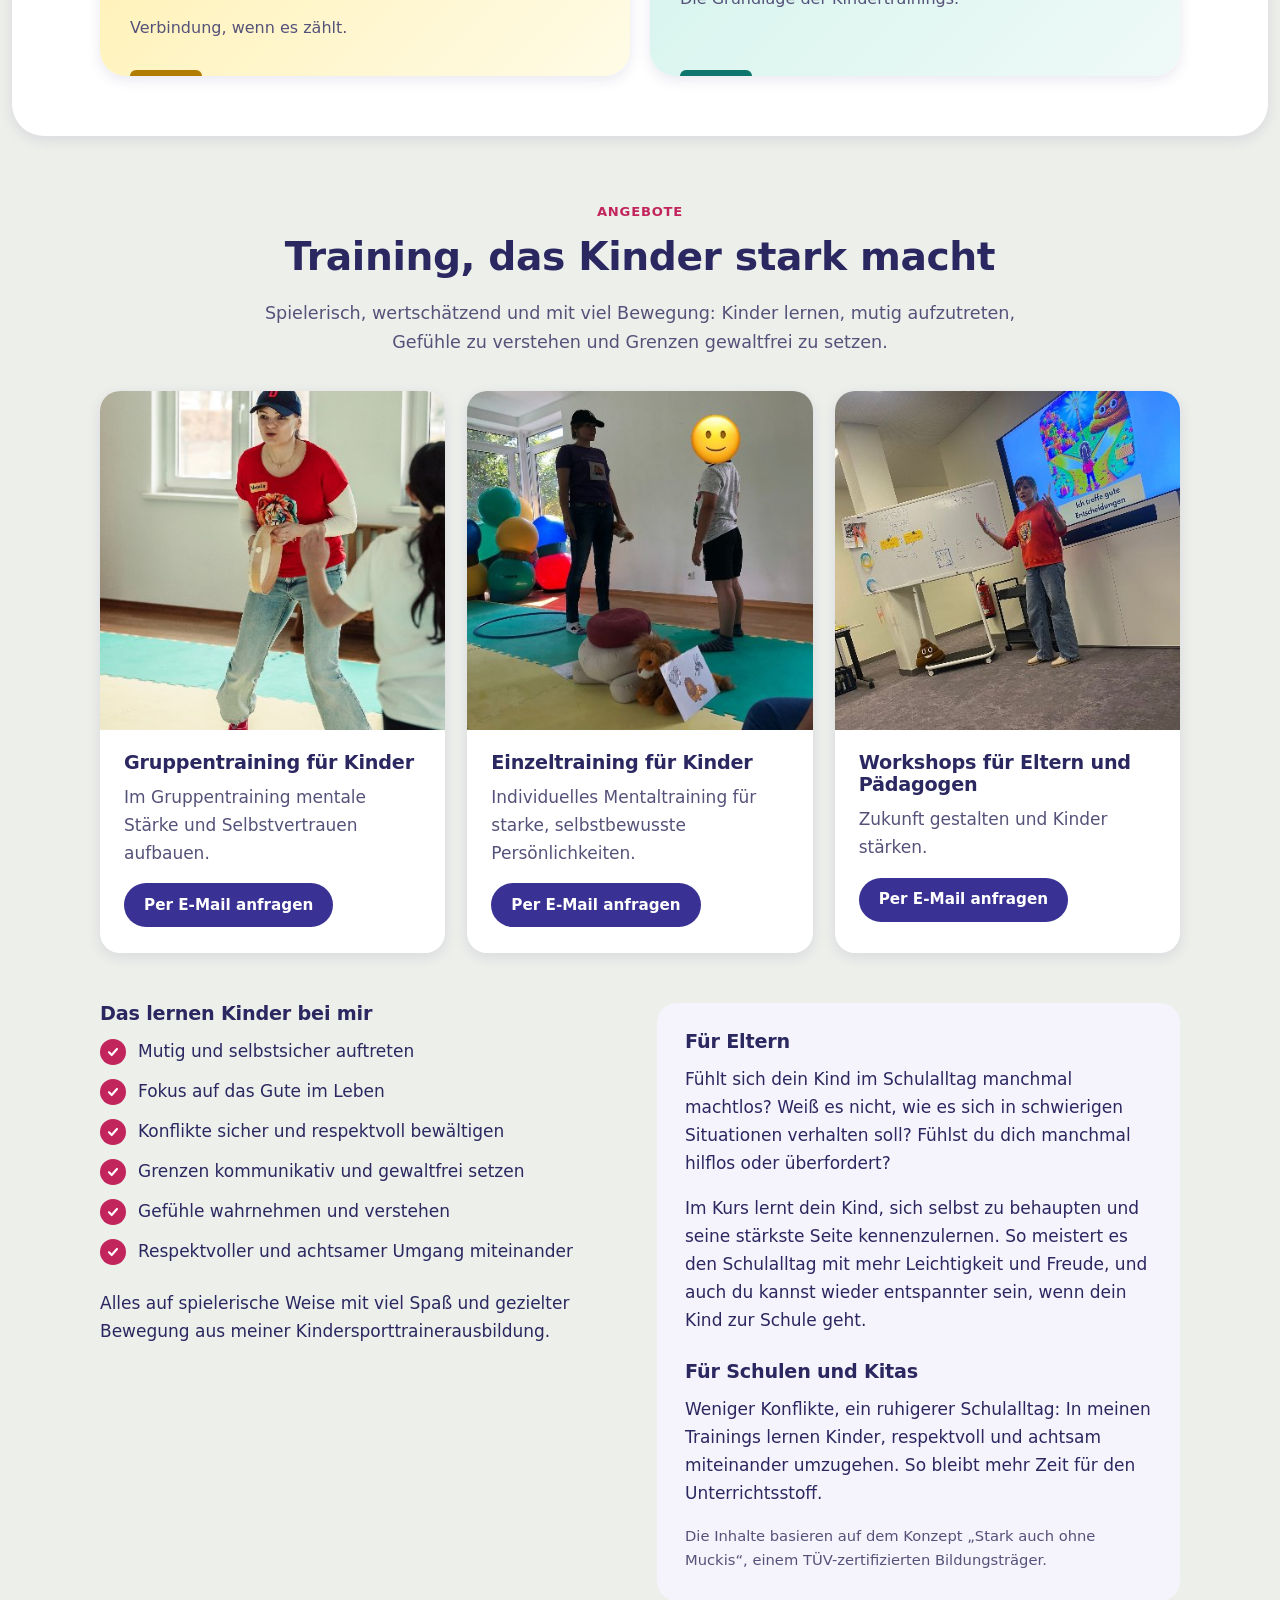
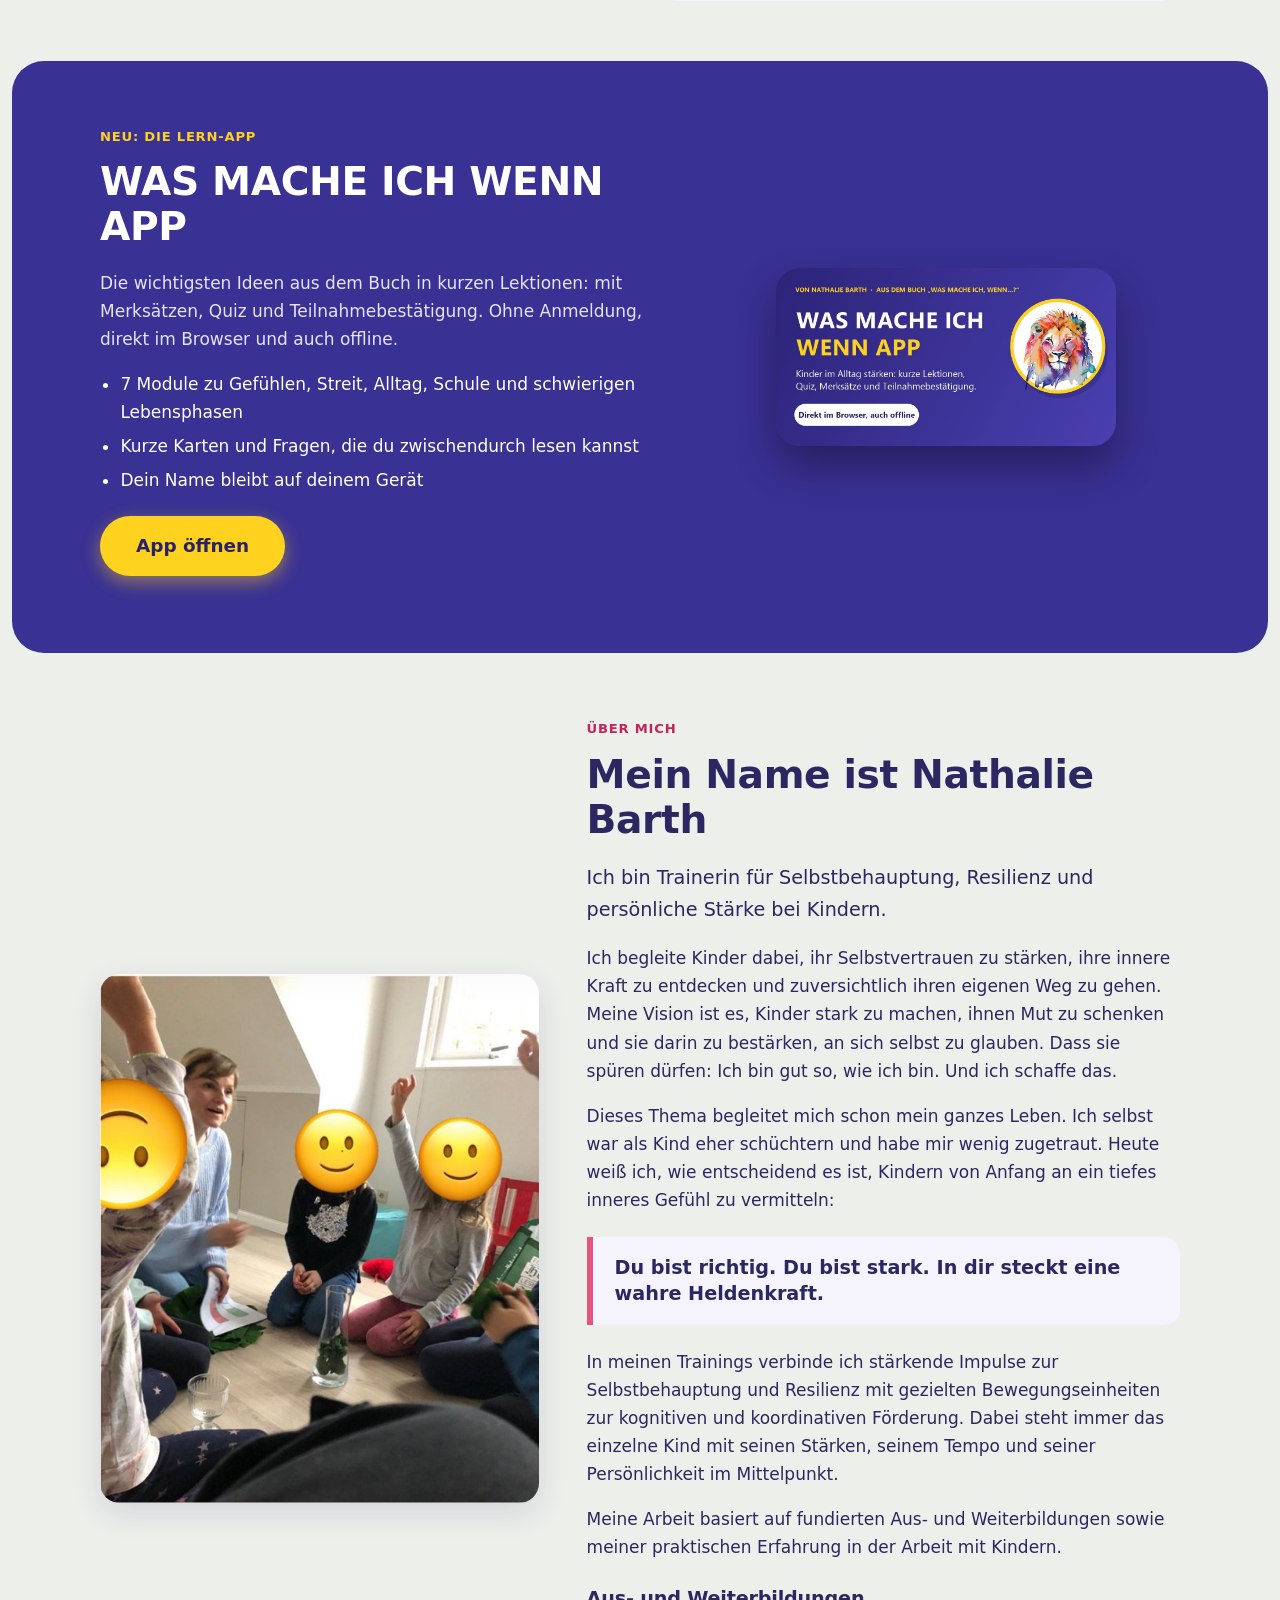
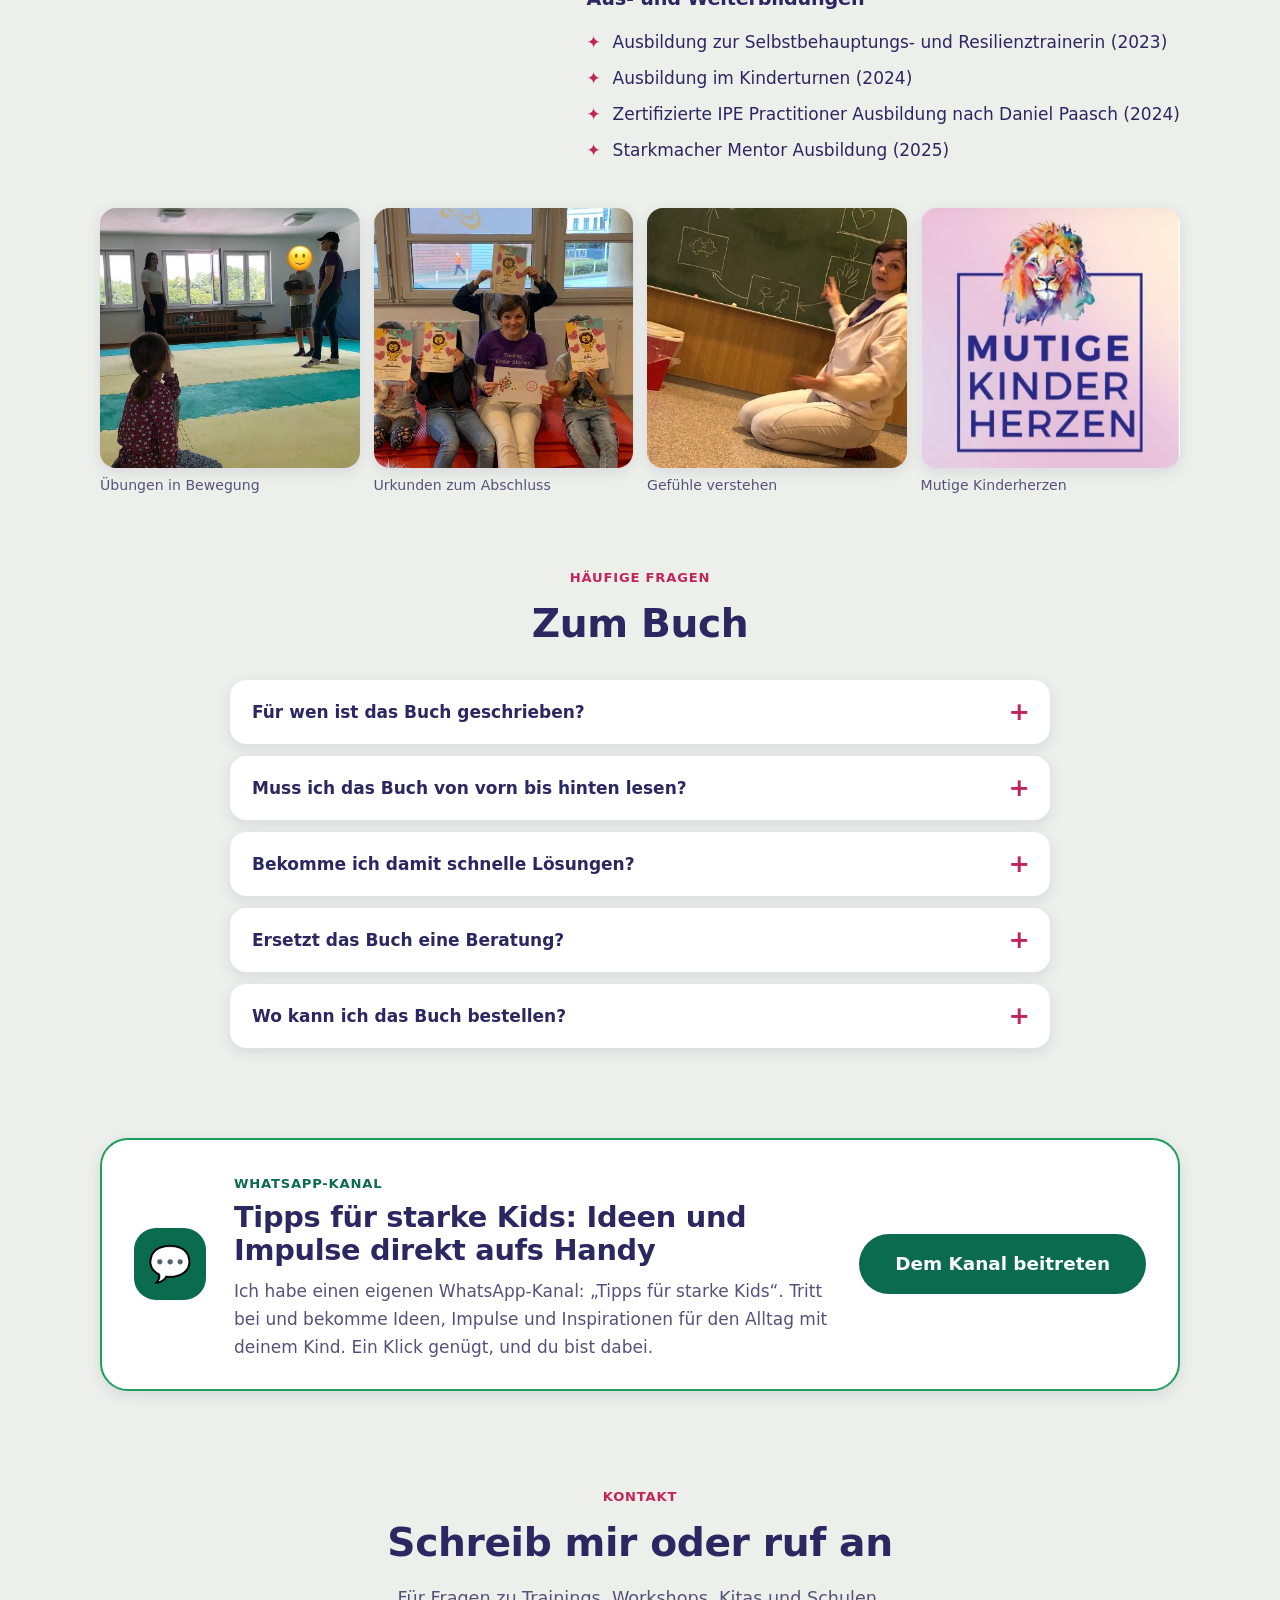
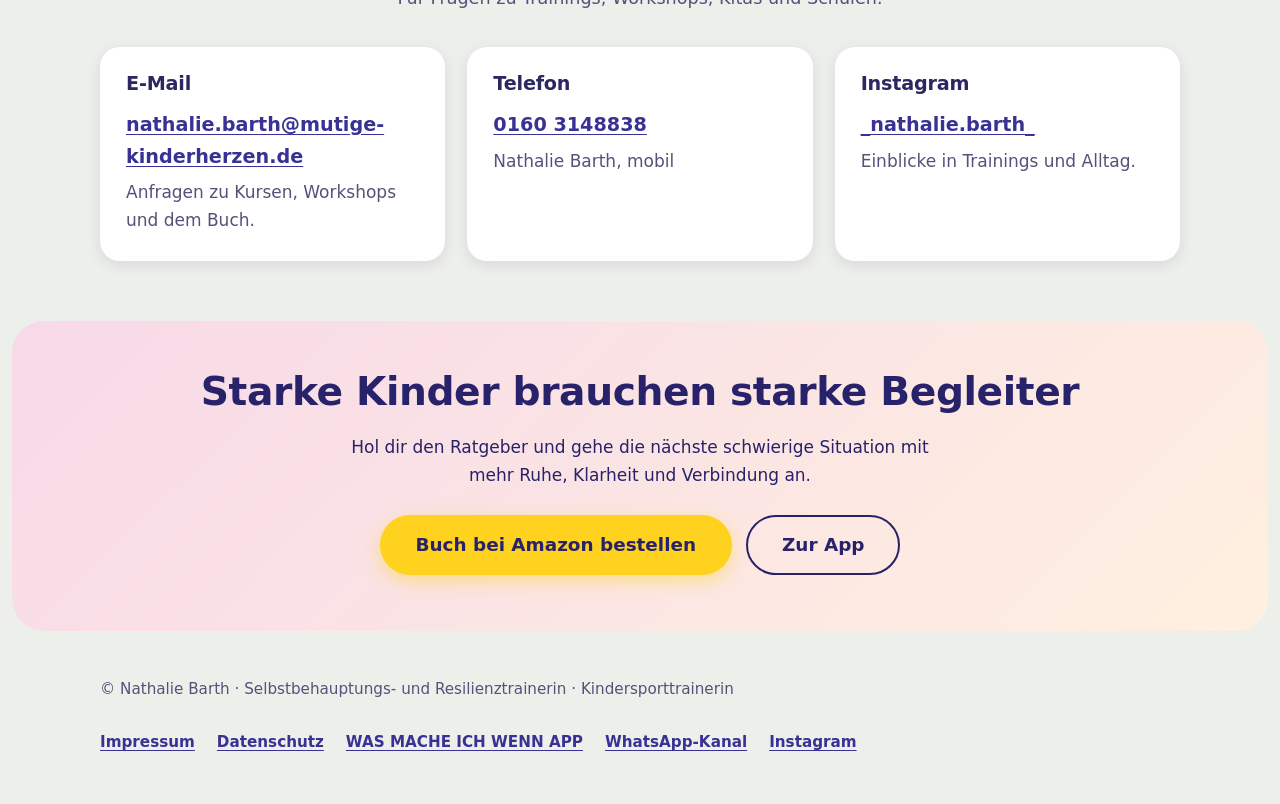
==== commit 9b289f9a: "Add files via upload" ====
--- a/index.html
+++ b/index.html
@@ -437,6 +437,7 @@
   </div>
 </dialog>
 <div id="upd" class="upd" role="status"><span>Neue Version verfügbar</span><button id="upd-btn" class="btn gold" type="button">Aktualisieren</button></div>
+<script src="teilen.js"></script>
 <script src="fenster.js"></script>
 <script src="seite.js"></script>
 </body>
--- a/stil.css
+++ b/stil.css
@@ -371,3 +371,21 @@
 
 /* Alte Ankernamen der bisherigen Webseite (index.html#article04-1a usw.) */
 .anchor-alias{display:block;height:0;overflow:hidden;scroll-margin-top:90px}
+
+/* Teilen-Symbol und Teilen-Fenster (teilen.js) */
+.menu{order:1}.sharebtn{order:2}.navcta{order:3}.burger{order:4}
+.sharebtn{display:inline-flex;align-items:center;justify-content:center;flex:none;min-width:48px;min-height:48px;border:0;background:var(--soft);color:var(--ink);border-radius:12px;cursor:pointer;transition:background .15s}
+.sharebtn:hover{background:var(--line)}
+.shdlg{border:0;border-radius:22px;padding:22px 22px 20px;background:var(--card);color:var(--ink);box-shadow:0 18px 50px rgba(20,16,70,.4);width:min(92vw,440px);max-width:none}
+.shdlg::backdrop{background:rgba(20,16,70,.55)}
+.shdlg .shx{float:right;min-width:44px;min-height:44px;border-radius:50%;border:2px solid var(--line);background:var(--card);color:var(--ink);font-size:1.05rem;cursor:pointer}
+.shdlg .shh{margin:0 0 4px}.shdlg .shh b{display:block;font-size:1.25rem;margin-bottom:4px}.shdlg .shh span{color:var(--mute)}
+.shrow{display:flex;flex-wrap:wrap;gap:8px;margin-top:16px}
+.shopt{display:inline-flex;align-items:center;justify-content:center;min-height:48px;padding:0 20px;border-radius:999px;border:2px solid var(--indigo);background:var(--card);color:var(--link);font:700 1rem/1.2 system-ui,-apple-system,"Segoe UI",Roboto,sans-serif;text-decoration:none;cursor:pointer}
+.shopt:hover{background:var(--indigo);color:#fff}
+.sharesnack{position:fixed;left:12px;right:12px;bottom:calc(14px + env(safe-area-inset-bottom));z-index:120;max-width:520px;margin:0 auto;background:#27226a;color:#fff;border-radius:14px;padding:13px 16px;font-weight:700;box-shadow:0 8px 24px rgba(0,0,0,.35);text-align:center}
+@media (max-width:860px){.sharebtn{order:1}.burger{order:2}.menu{order:3}}
+@media (max-width:860px){.sharebtn,.burger{min-width:44px;min-height:44px}.nav{padding:8px 10px;gap:6px}.brand{min-width:0;flex:1 1 0;gap:10px}.brand>span{min-width:0}.brand b{white-space:nowrap;overflow:hidden;text-overflow:ellipsis}}
+@media (max-width:350px){.brand img{width:38px;height:38px}.brand b{font-size:.84rem}.nav{padding:8px 8px}}
+@media (max-width:560px){.nav>a.btn.ind{display:none}}
+@media print{.sharebtn,.shdlg,.sharesnack{display:none!important}}
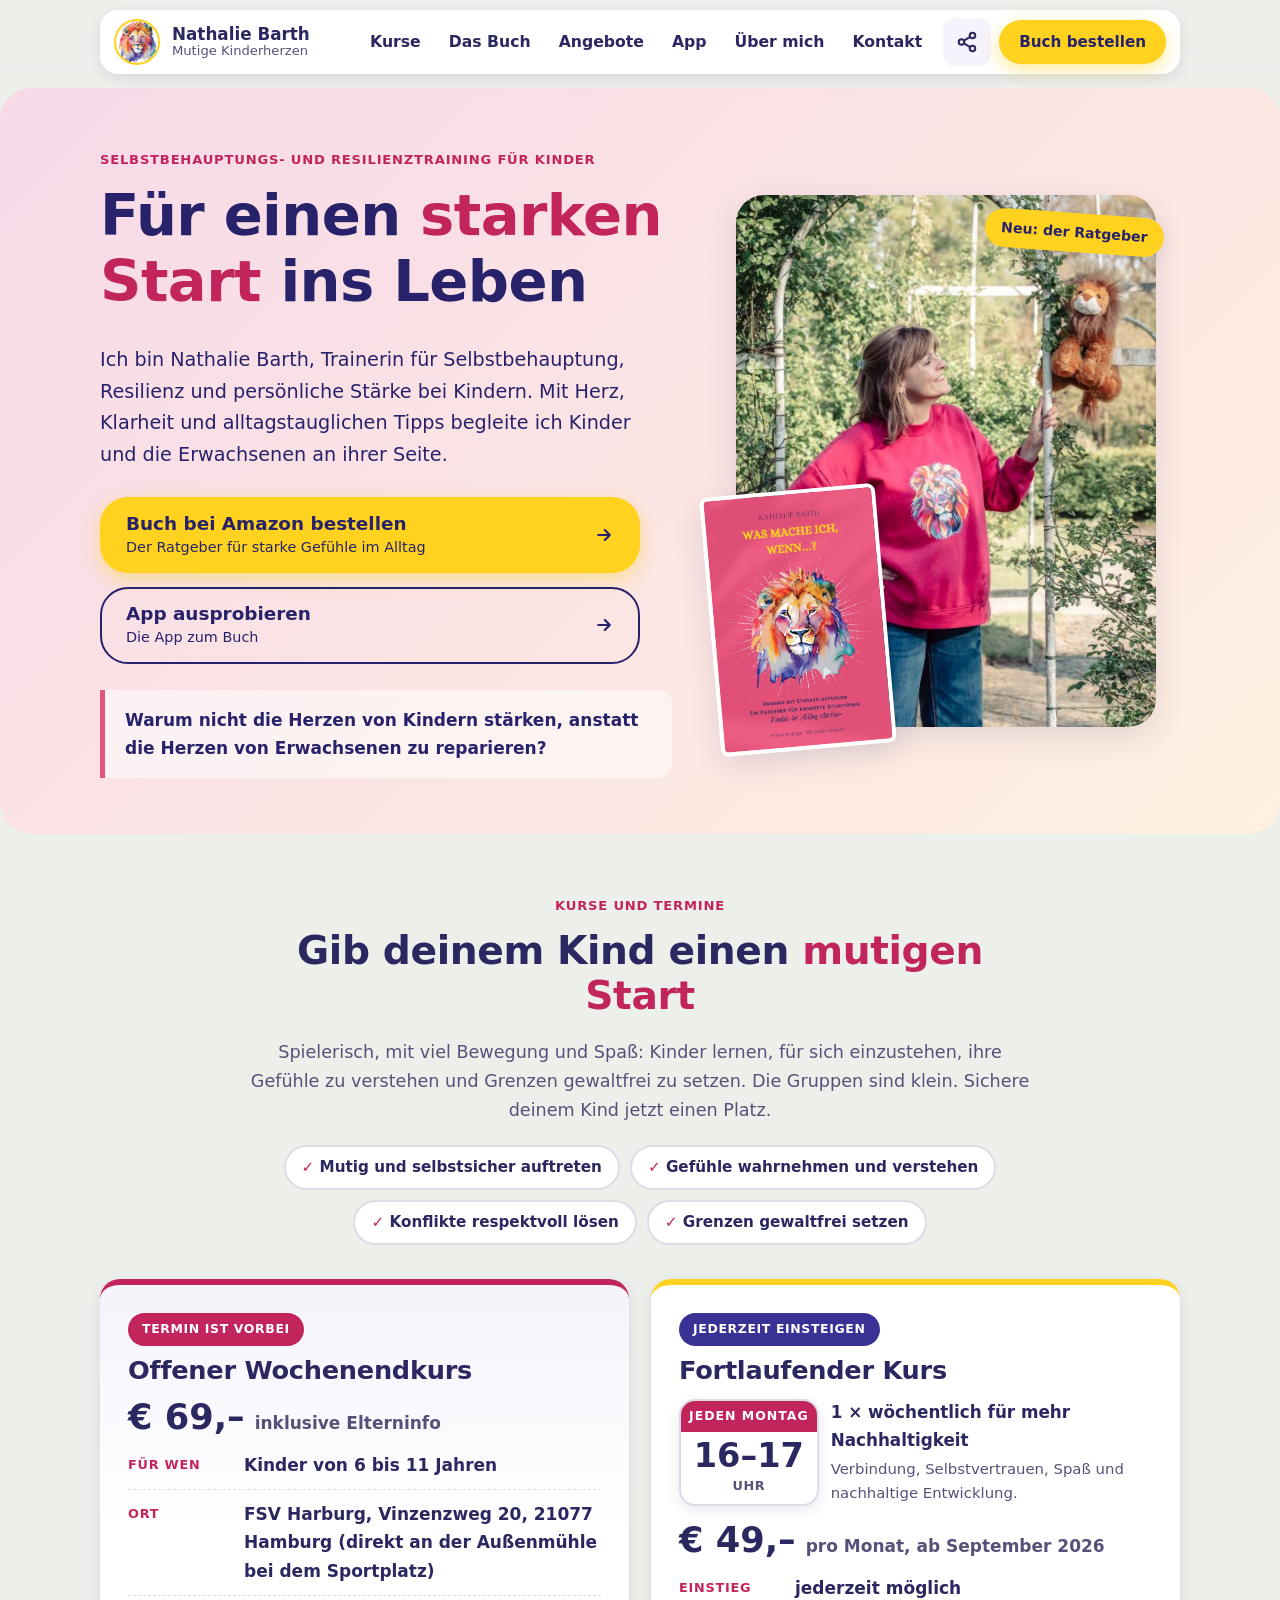
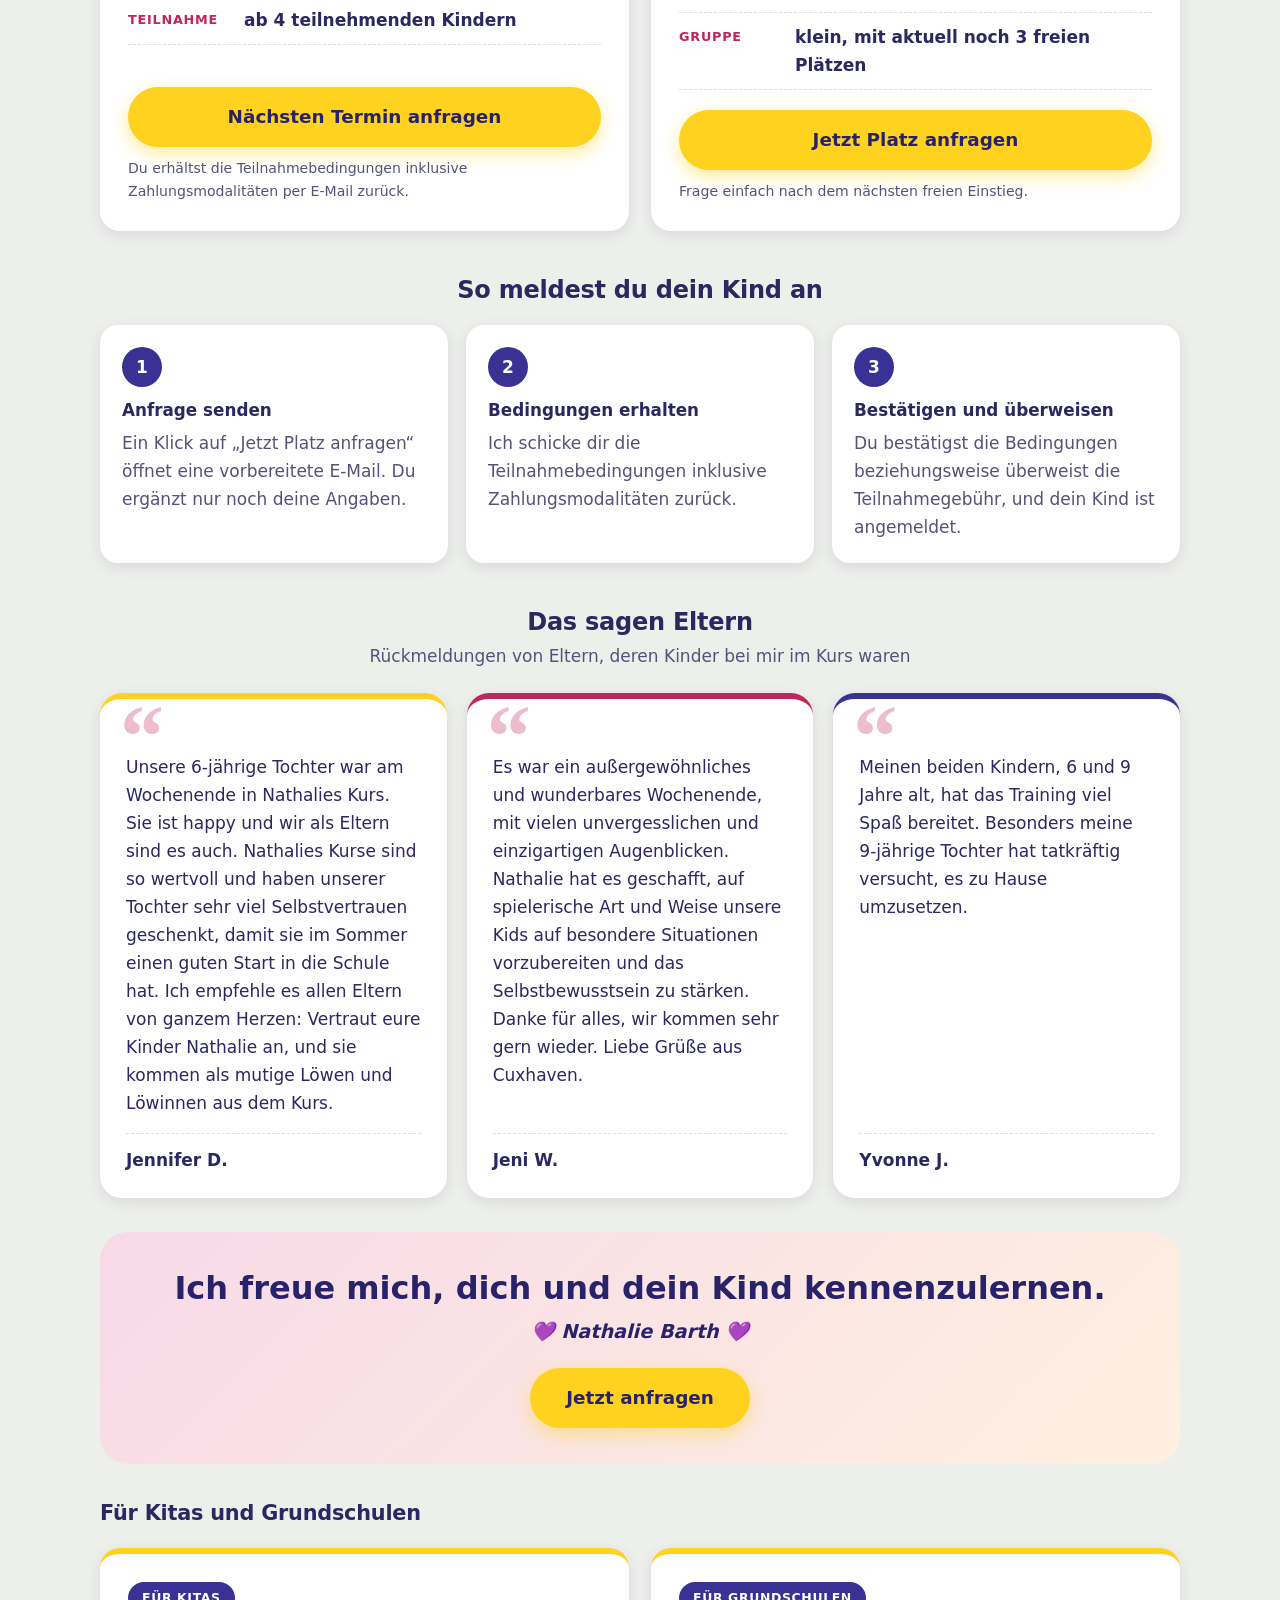
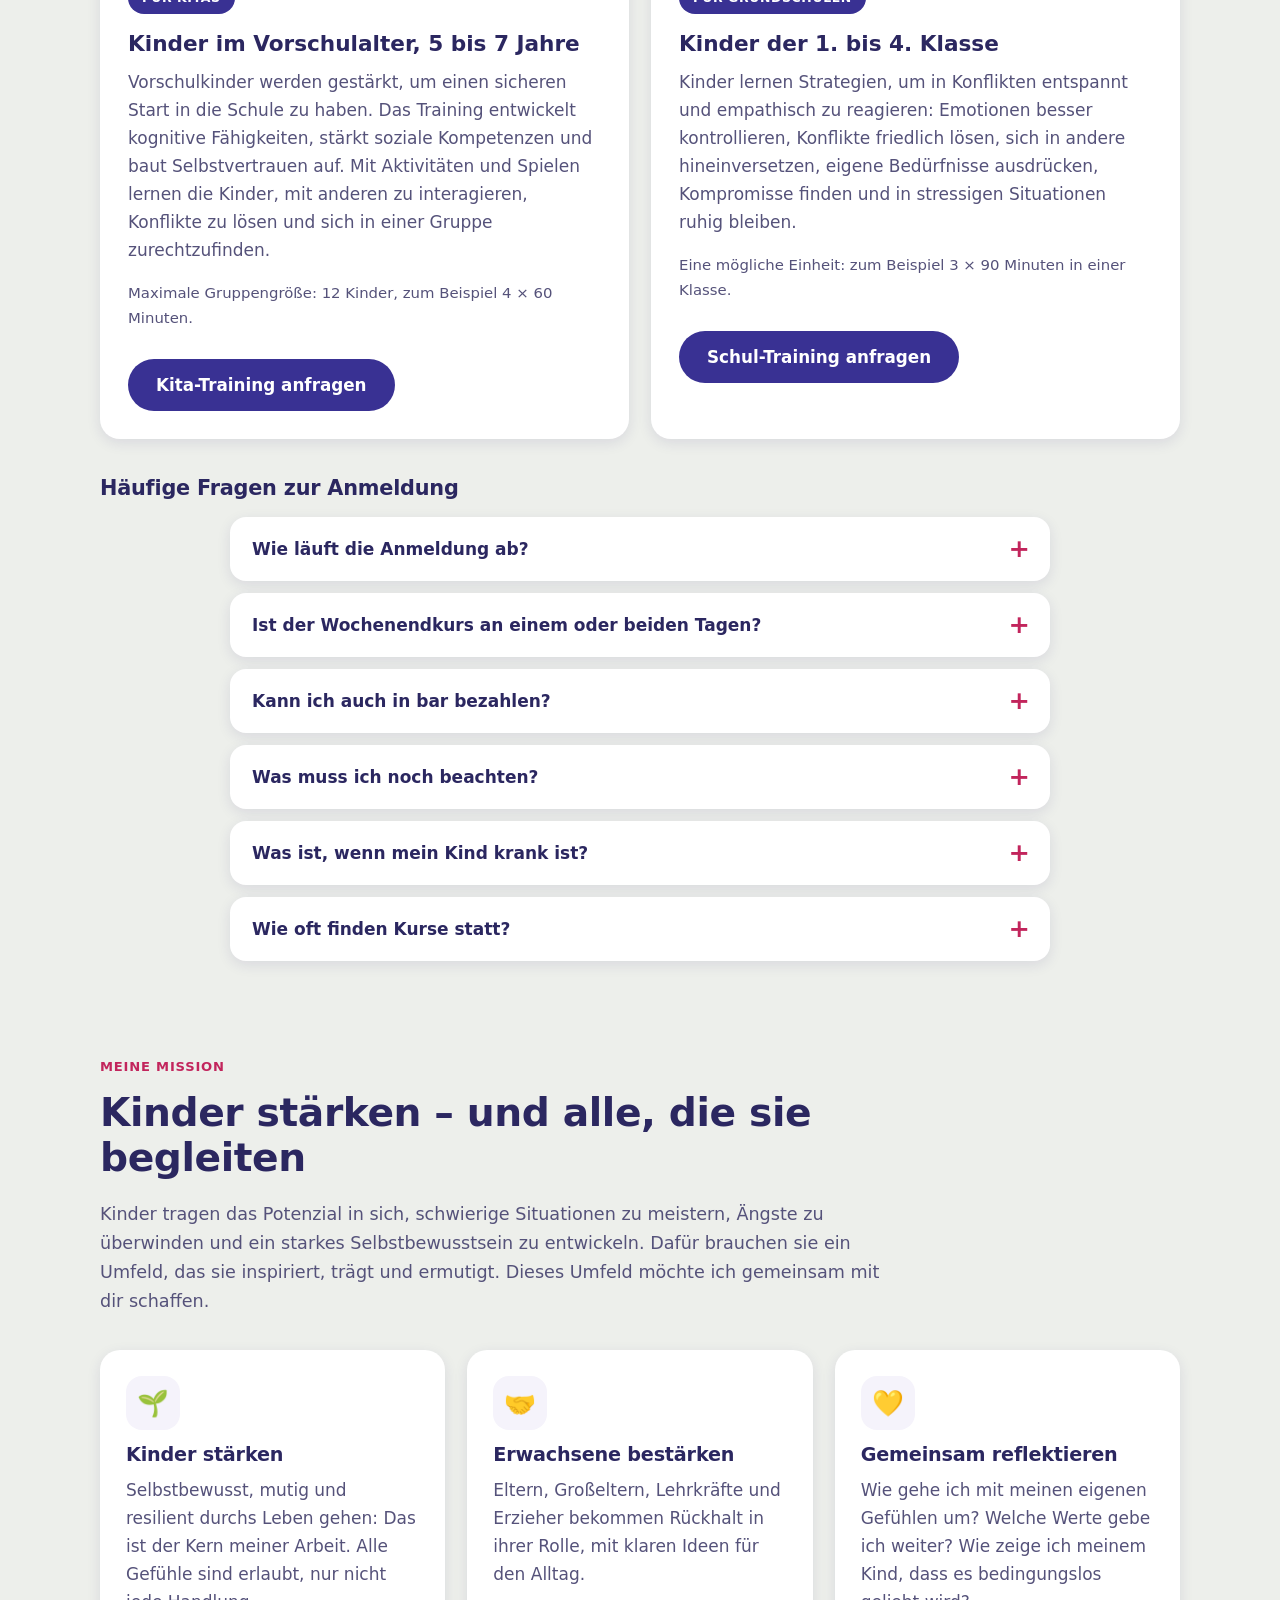
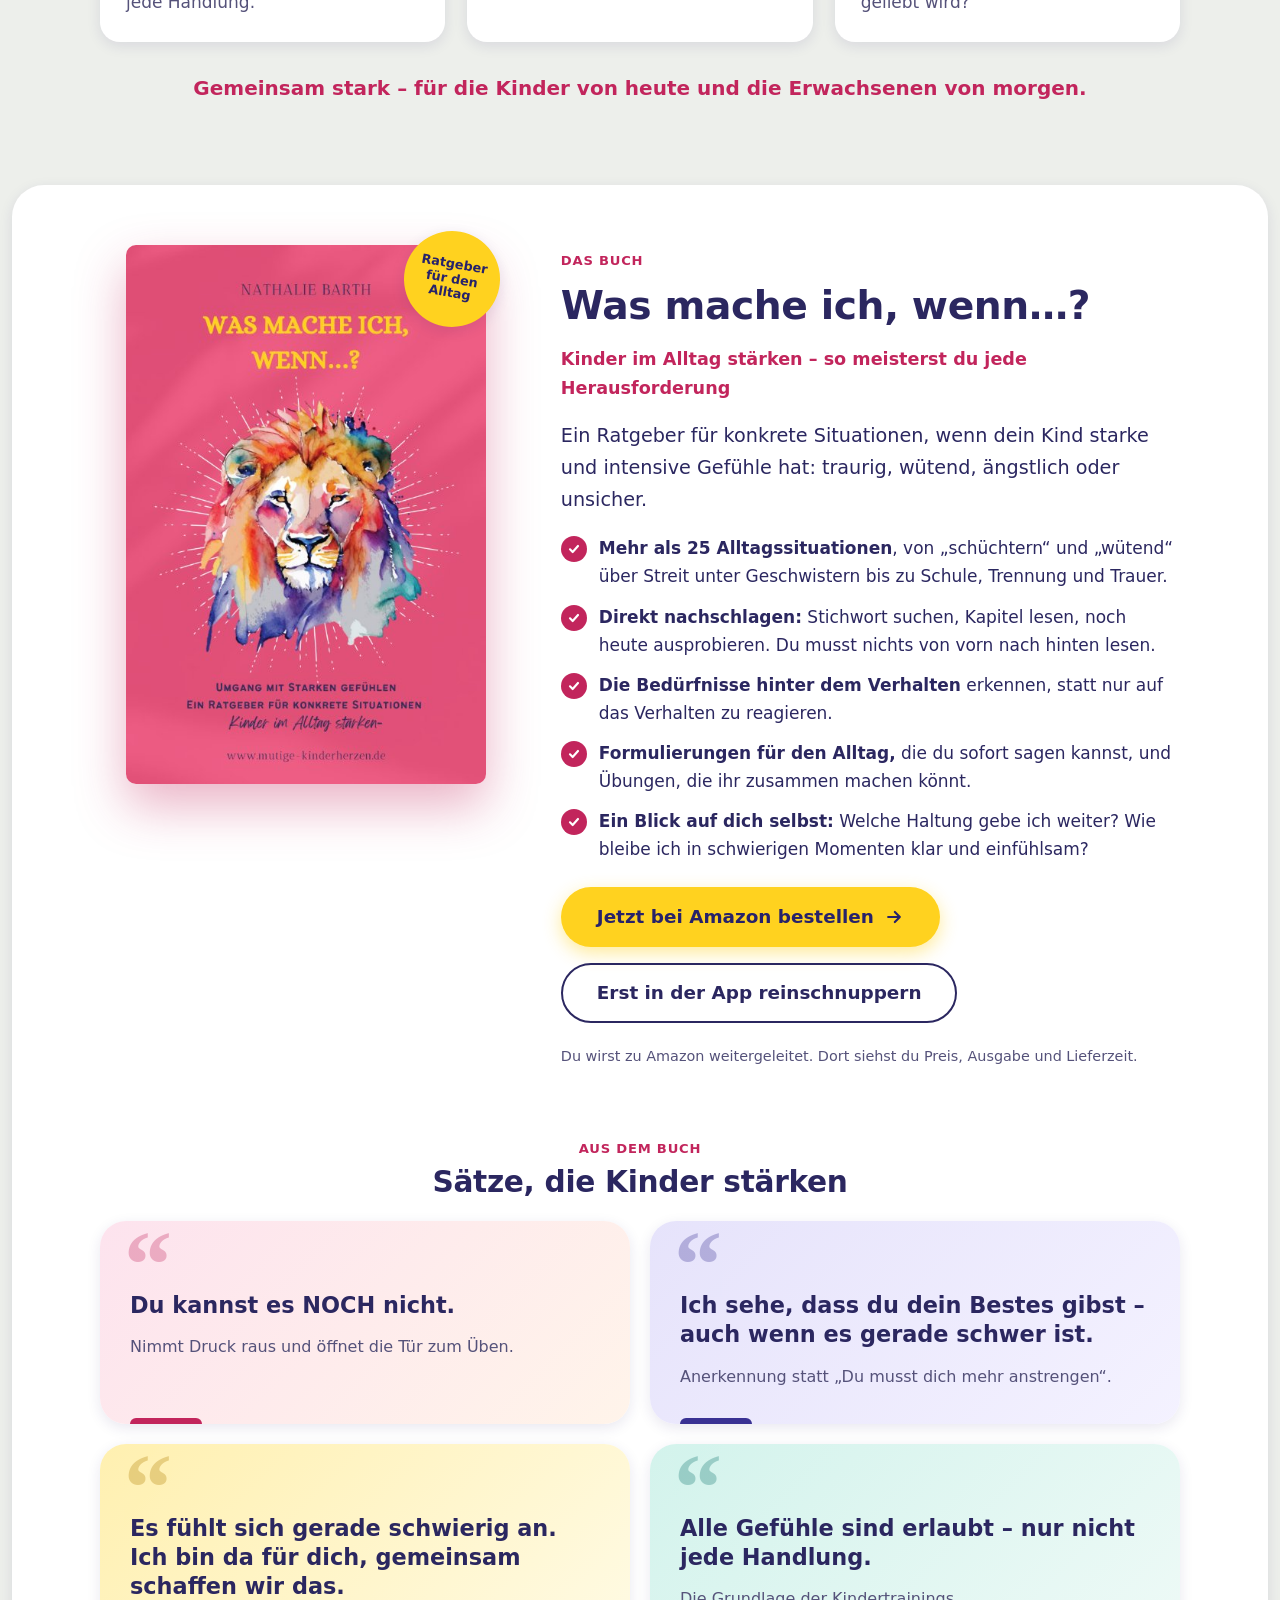
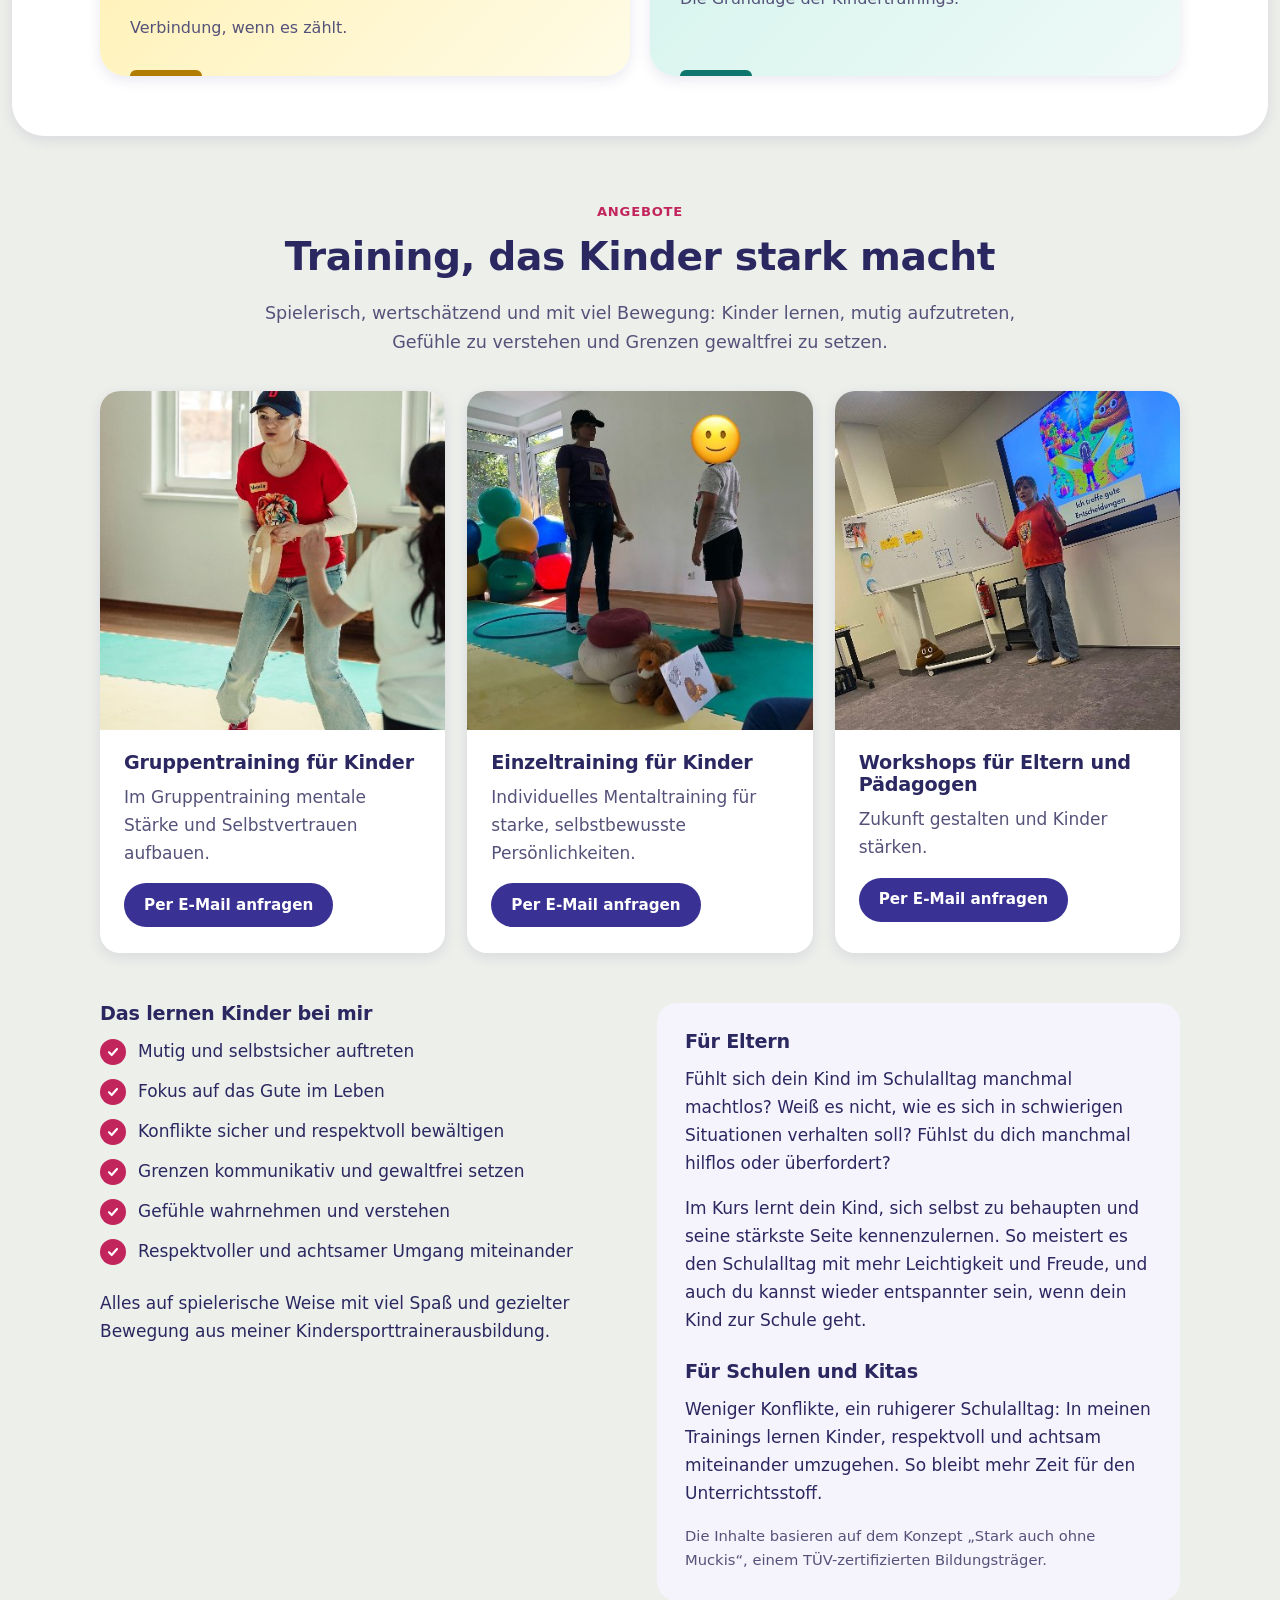
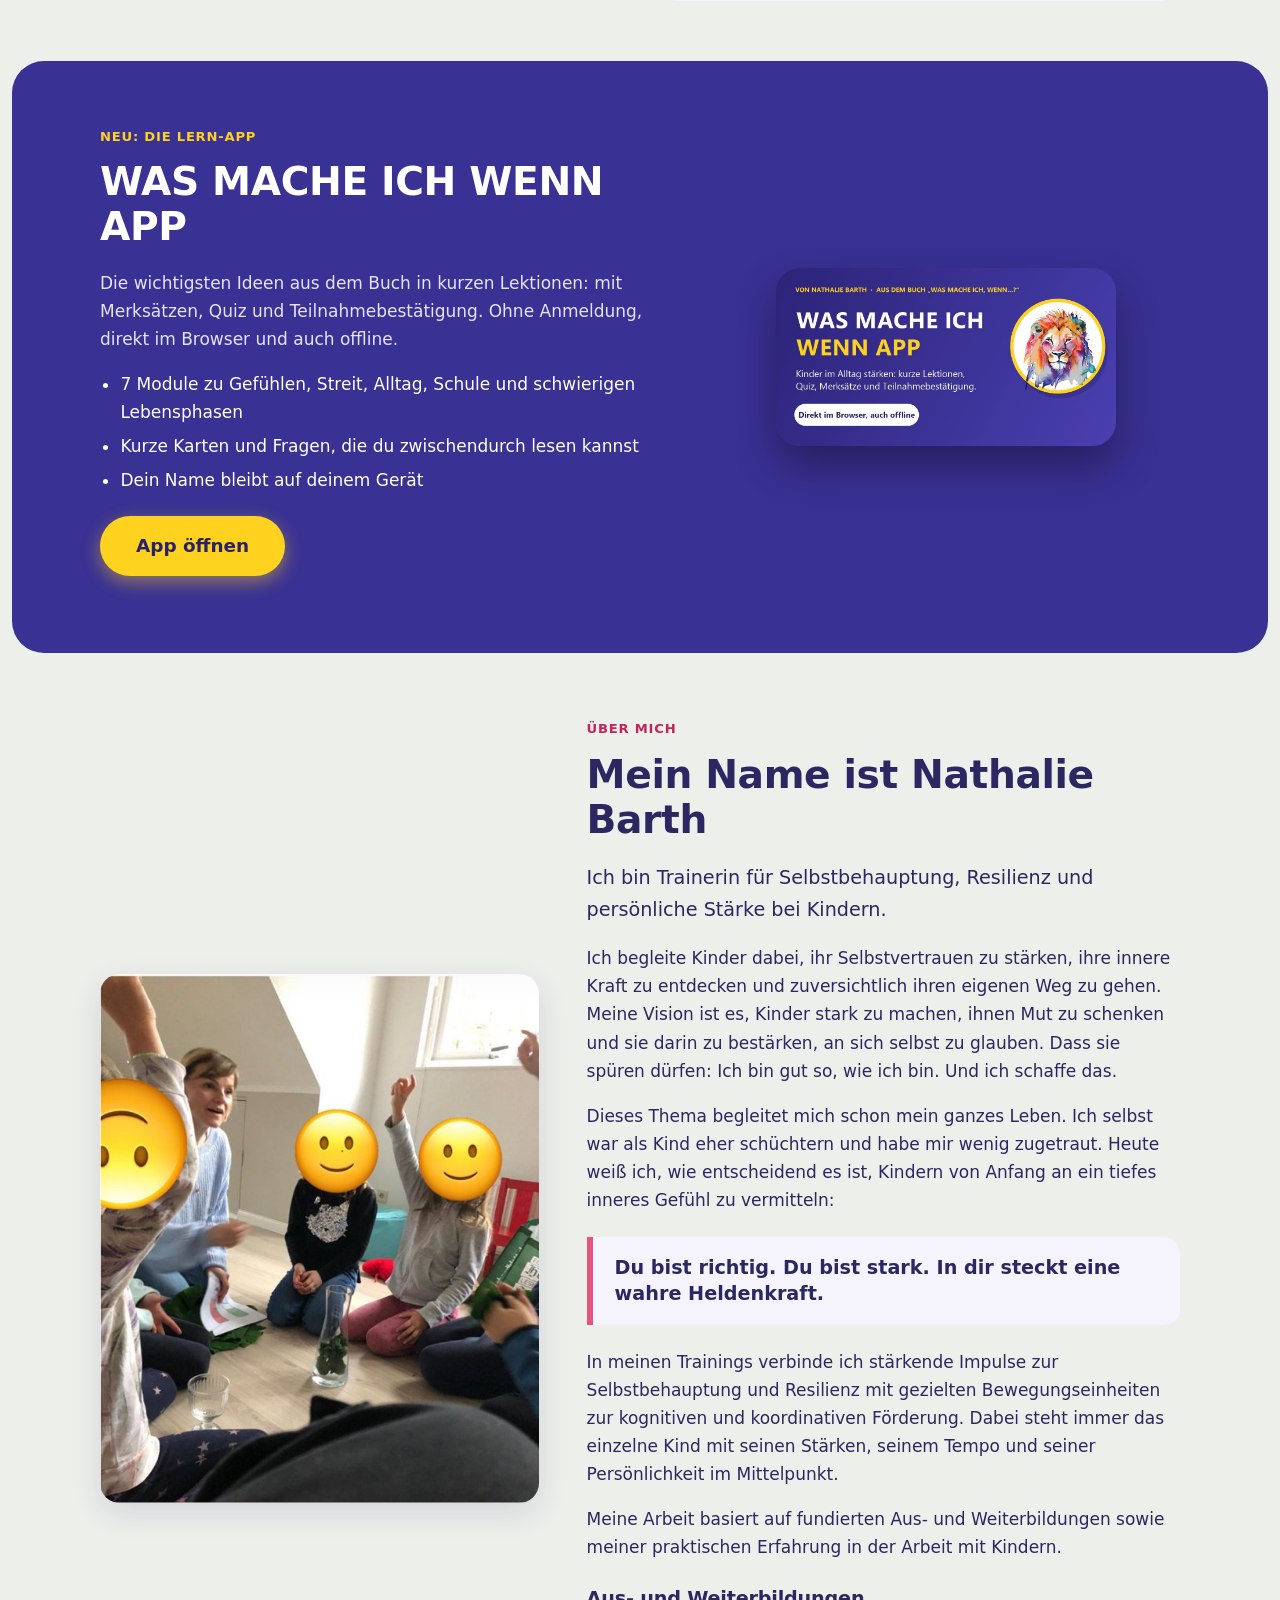
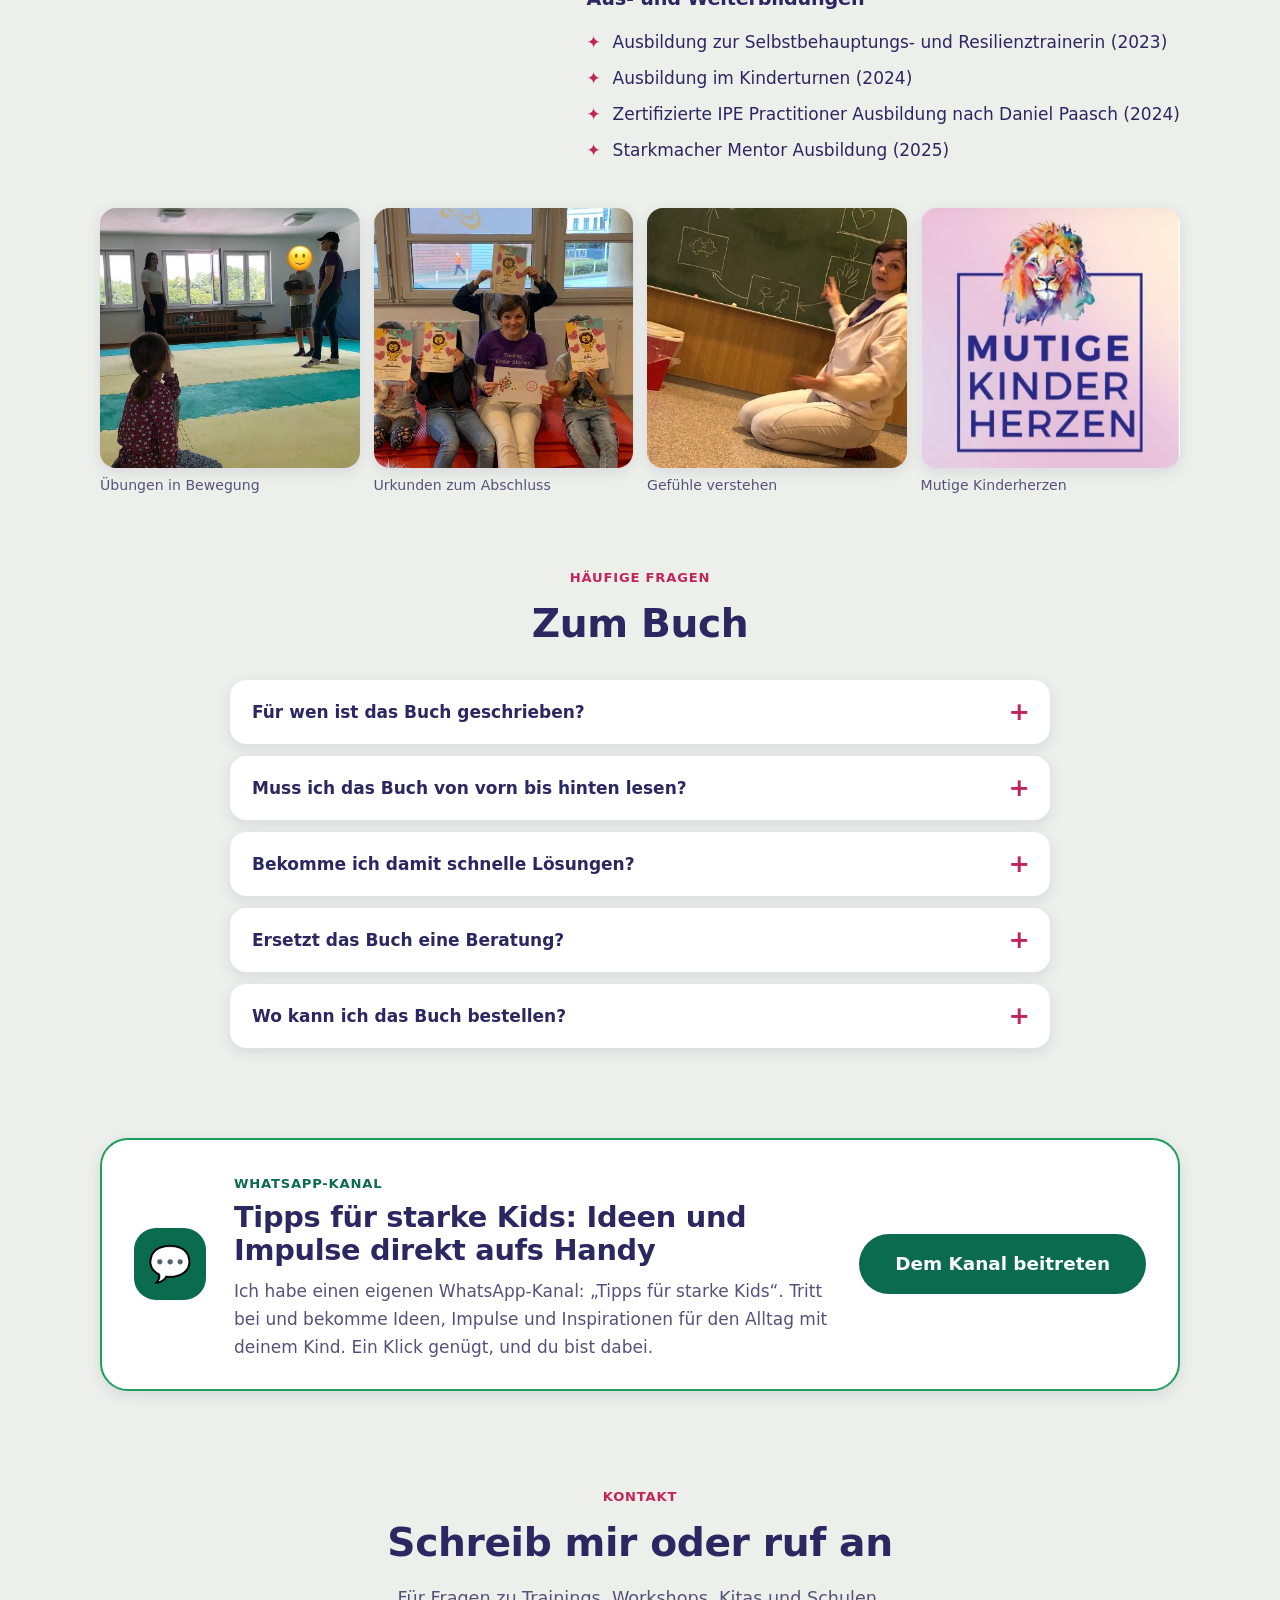
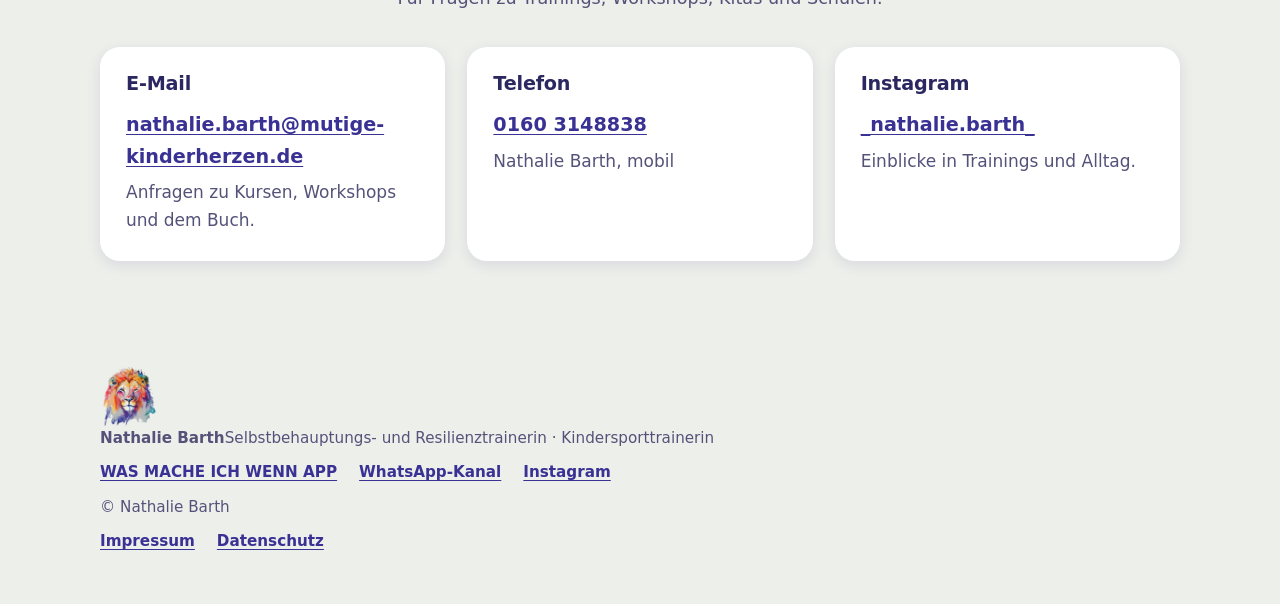
==== commit 1a3423f5: "Add files via upload" ====
--- a/index.html
+++ b/index.html
@@ -308,7 +308,7 @@
         </ul>
         <p><a class="btn gold big" href="was-mache-ich-wenn-app/app.html" target="wmiw-app">App öffnen</a></p>
       </div>
-      <div class="appshot"><img src="was-mache-ich-wenn-app/vorschau_app.jpg" width="1200" height="630" alt="Vorschaubild der WAS MACHE ICH WENN APP mit Aquarell-Löwen" loading="lazy"></div>
+      <div class="appshot"><a href="was-mache-ich-wenn-app/app.html" target="wmiw-app" aria-label="WAS MACHE ICH WENN APP öffnen"><img src="was-mache-ich-wenn-app/vorschau_app.jpg" width="1200" height="630" alt="Vorschaubild der WAS MACHE ICH WENN APP mit Aquarell-Löwen" loading="lazy"></a></div>
     </div>
   </div>
 </section>
@@ -382,32 +382,31 @@
   </div>
 </section>
 
-<div class="cta-final">
-  <h2>Starke Kinder brauchen starke Begleiter</h2>
-  <p>Hol dir den Ratgeber und gehe die nächste schwierige Situation mit mehr Ruhe, Klarheit und Verbindung an.</p>
-  <div class="cta-row">
-    <a class="btn gold big" href="https://www.amazon.de/Was-mache-ich-wenn-Situationen/dp/B0FKZ4T17T" target="amazon-buch">Buch bei Amazon bestellen</a>
-    <a class="btn line big" href="was-mache-ich-wenn-app/app.html" target="wmiw-app">Zur App</a>
-  </div>
-</div>
-
 </main>
 
 <footer>
   <div class="wrap">
     <div id="install" class="install" role="region" aria-label="Als App installieren">
-      <span><b>Als App installieren</b><br>Diese Seite startet wie eine App und läuft auch ohne Internet.</span>
+      <span><b>Als App installieren</b><br><span id="install-sub">Diese Seite startet wie eine App und läuft auch ohne Internet.</span></span>
       <button id="install-btn" class="btn ind sm" type="button" hidden>Installieren</button>
-      <span id="install-ios" hidden>Auf dem iPhone: Teilen-Symbol antippen, dann „Zum Home-Bildschirm“.</span>
-    </div>
-    <div class="row">
-      <span>© Nathalie Barth · Selbstbehauptungs- und Resilienztrainerin · Kindersporttrainerin</span>
+      <button id="install-how" class="btn ind sm" type="button" hidden>So geht’s</button>
+    </div>
+    <div class="fcard">
+      <div class="fbrand">
+        <img src="bilder/loewe-klein.png" alt="" width="56" height="59">
+        <div><b>Nathalie Barth</b><span>Selbstbehauptungs- und Resilienztrainerin · Kindersporttrainerin</span></div>
+      </div>
+      <nav class="fnav" aria-label="Mehr von Nathalie Barth">
+        <a class="fpill gold" href="was-mache-ich-wenn-app/app.html" target="wmiw-app">WAS MACHE ICH WENN APP</a>
+        <a class="fpill" href="https://whatsapp.com/channel/0029VamB5UN3LdQcJmxCBf1r">WhatsApp-Kanal</a>
+        <a class="fpill" href="https://www.instagram.com/_nathalie.barth_/">Instagram</a>
+      </nav>
+    </div>
+    <div class="frow">
+      <span>© Nathalie Barth</span>
       <nav aria-label="Rechtliches">
         <a href="impressum.html">Impressum</a>
         <a href="datenschutz.html">Datenschutz</a>
-        <a href="was-mache-ich-wenn-app/app.html" target="wmiw-app">WAS MACHE ICH WENN APP</a>
-        <a href="https://whatsapp.com/channel/0029VamB5UN3LdQcJmxCBf1r">WhatsApp-Kanal</a>
-        <a href="https://www.instagram.com/_nathalie.barth_/">Instagram</a>
       </nav>
     </div>
   </div>
--- a/stil.css
+++ b/stil.css
@@ -388,4 +388,5 @@
 @media (max-width:860px){.sharebtn,.burger{min-width:44px;min-height:44px}.nav{padding:8px 10px;gap:6px}.brand{min-width:0;flex:1 1 0;gap:10px}.brand>span{min-width:0}.brand b{white-space:nowrap;overflow:hidden;text-overflow:ellipsis}}
 @media (max-width:350px){.brand img{width:38px;height:38px}.brand b{font-size:.84rem}.nav{padding:8px 8px}}
 @media (max-width:560px){.nav>a.btn.ind{display:none}}
-@media print{.sharebtn,.shdlg,.sharesnack{display:none!important}}+@media print{.sharebtn,.shdlg,.sharesnack{display:none!important}}
+.instol{margin:12px 0 0;padding-left:22px}.instol li{margin:8px 0}
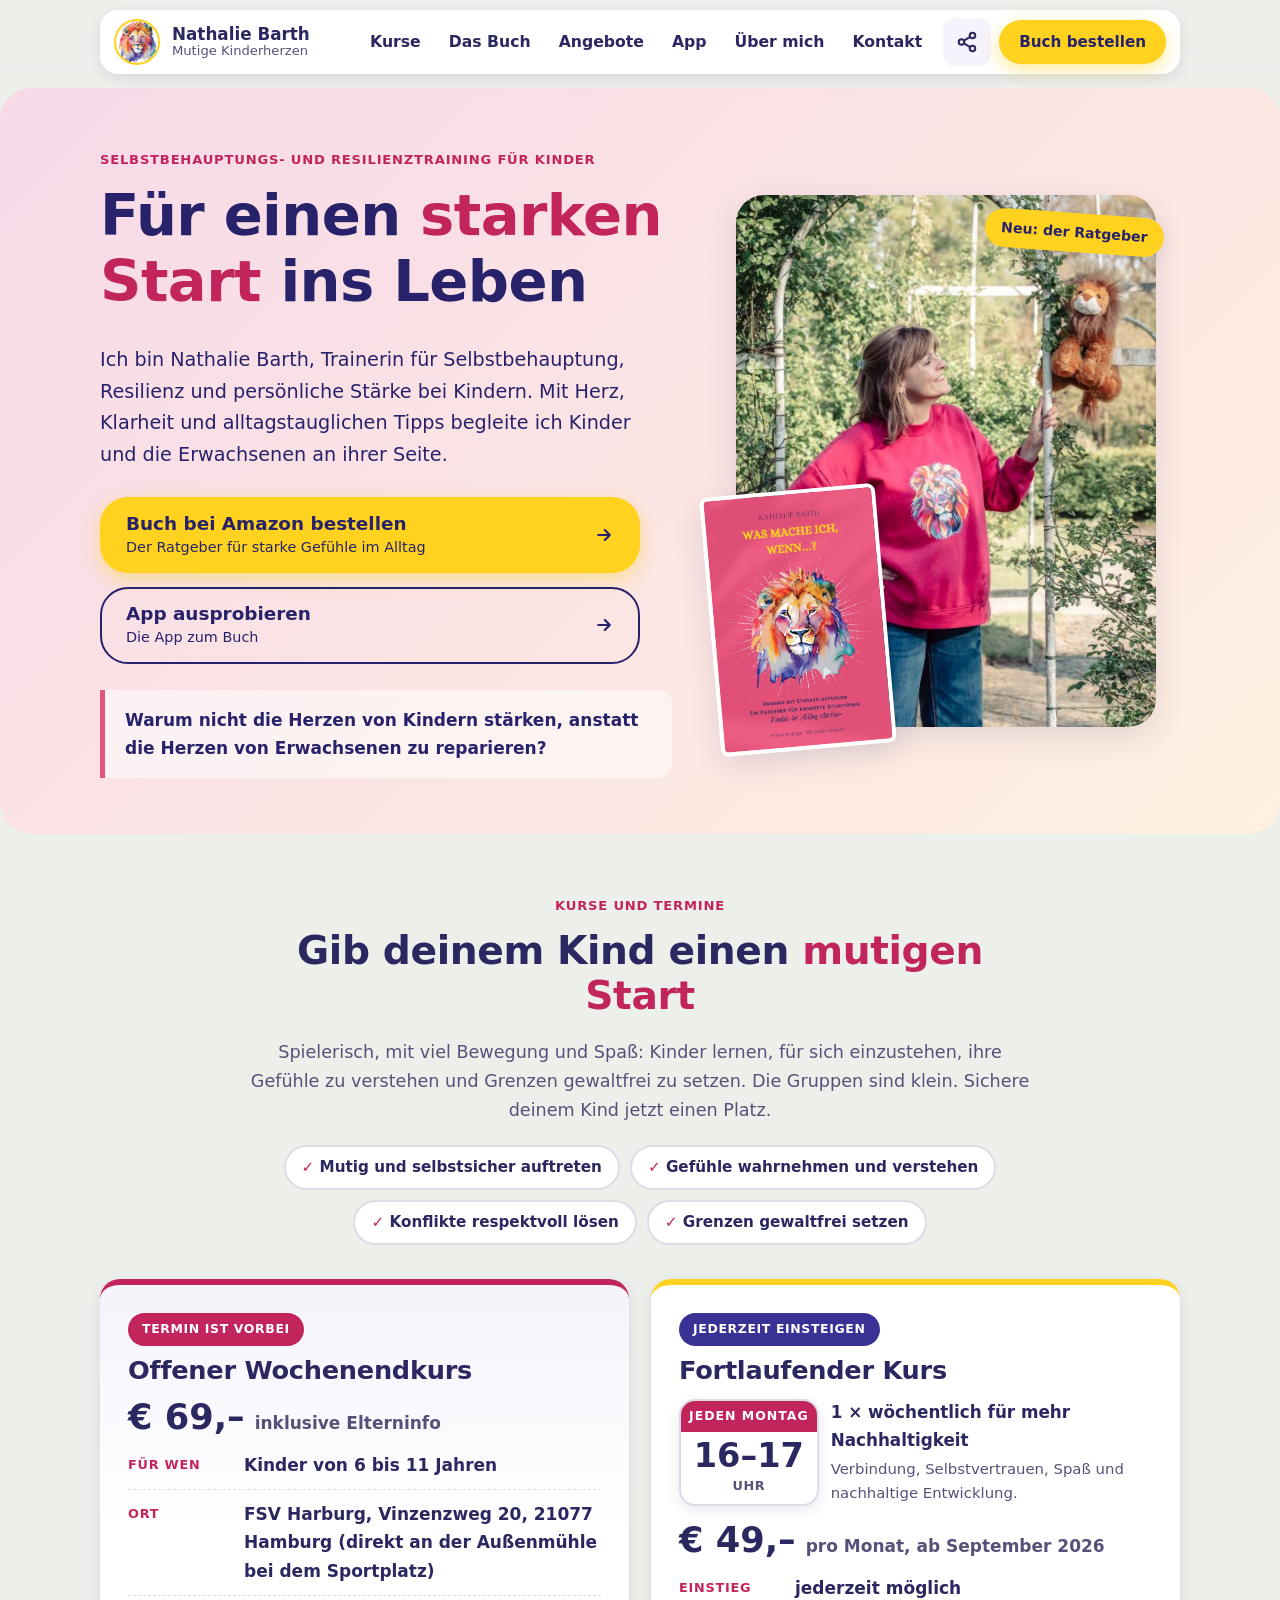
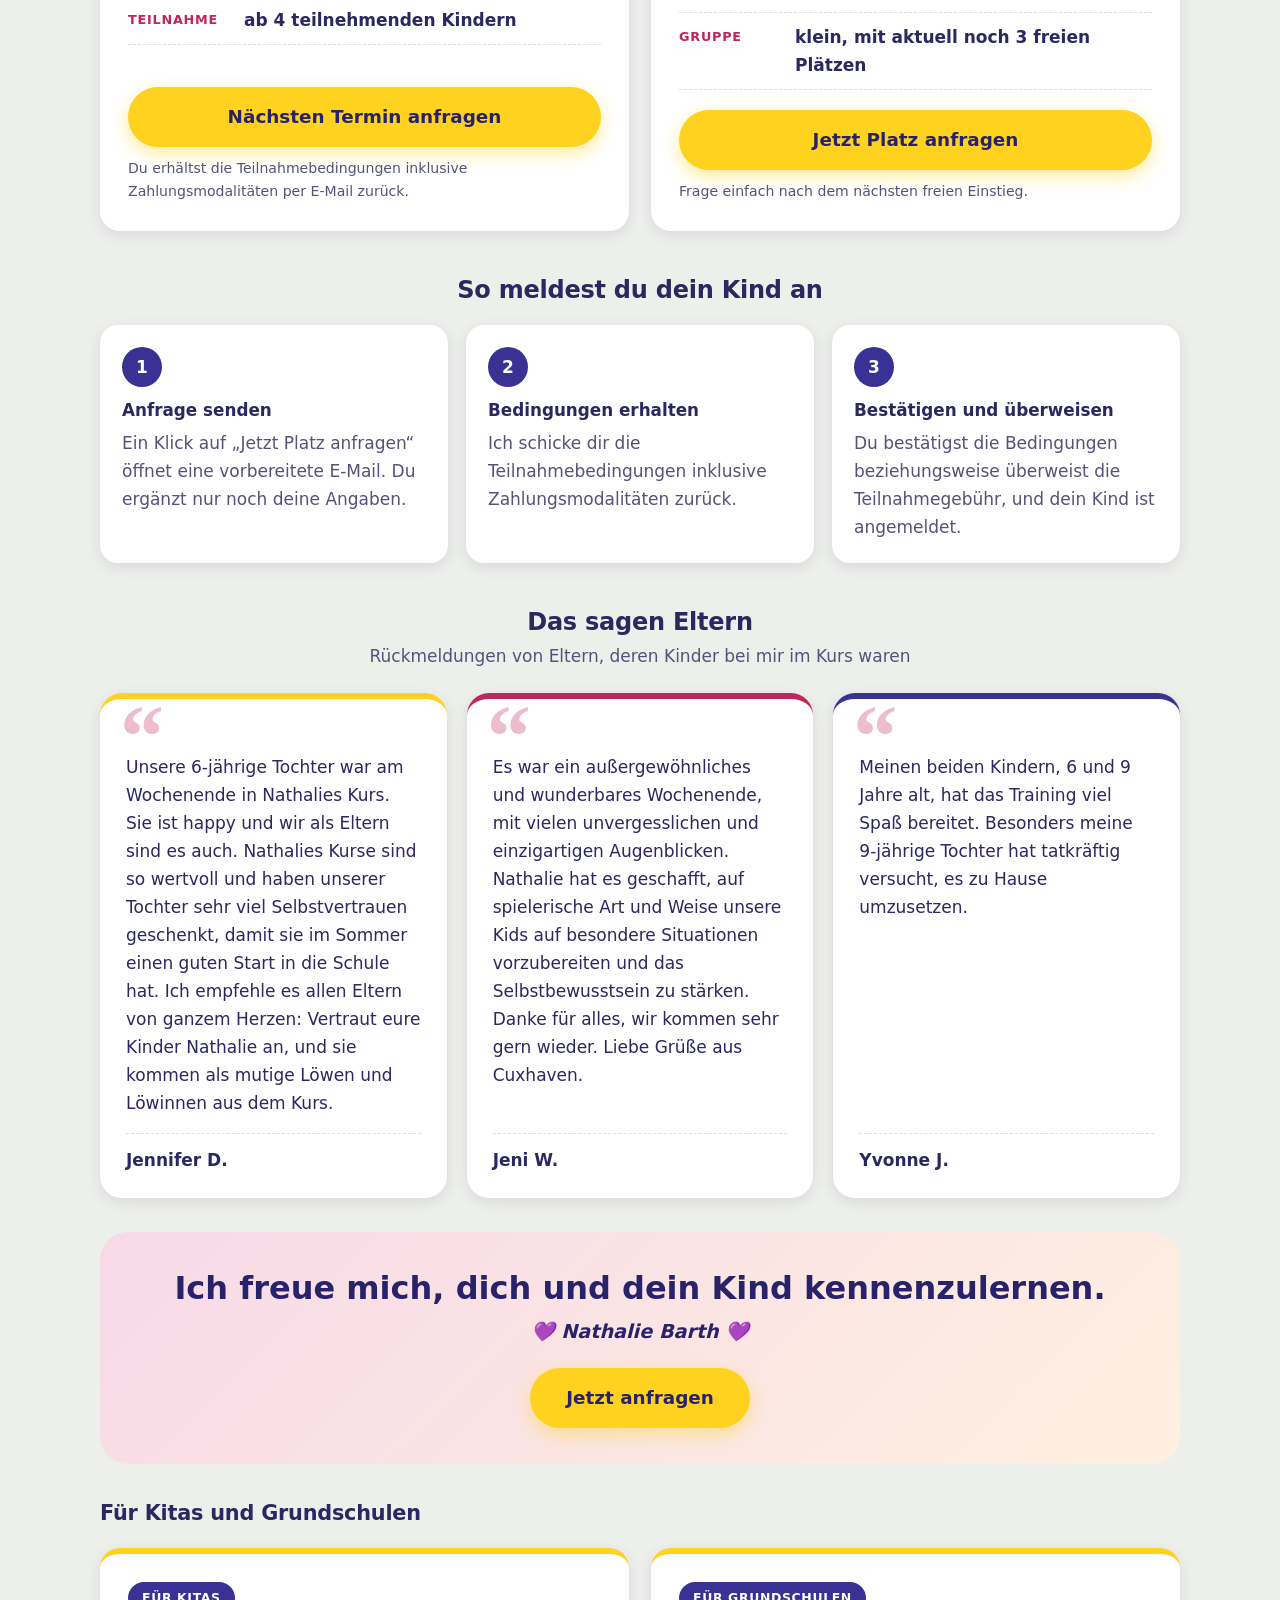
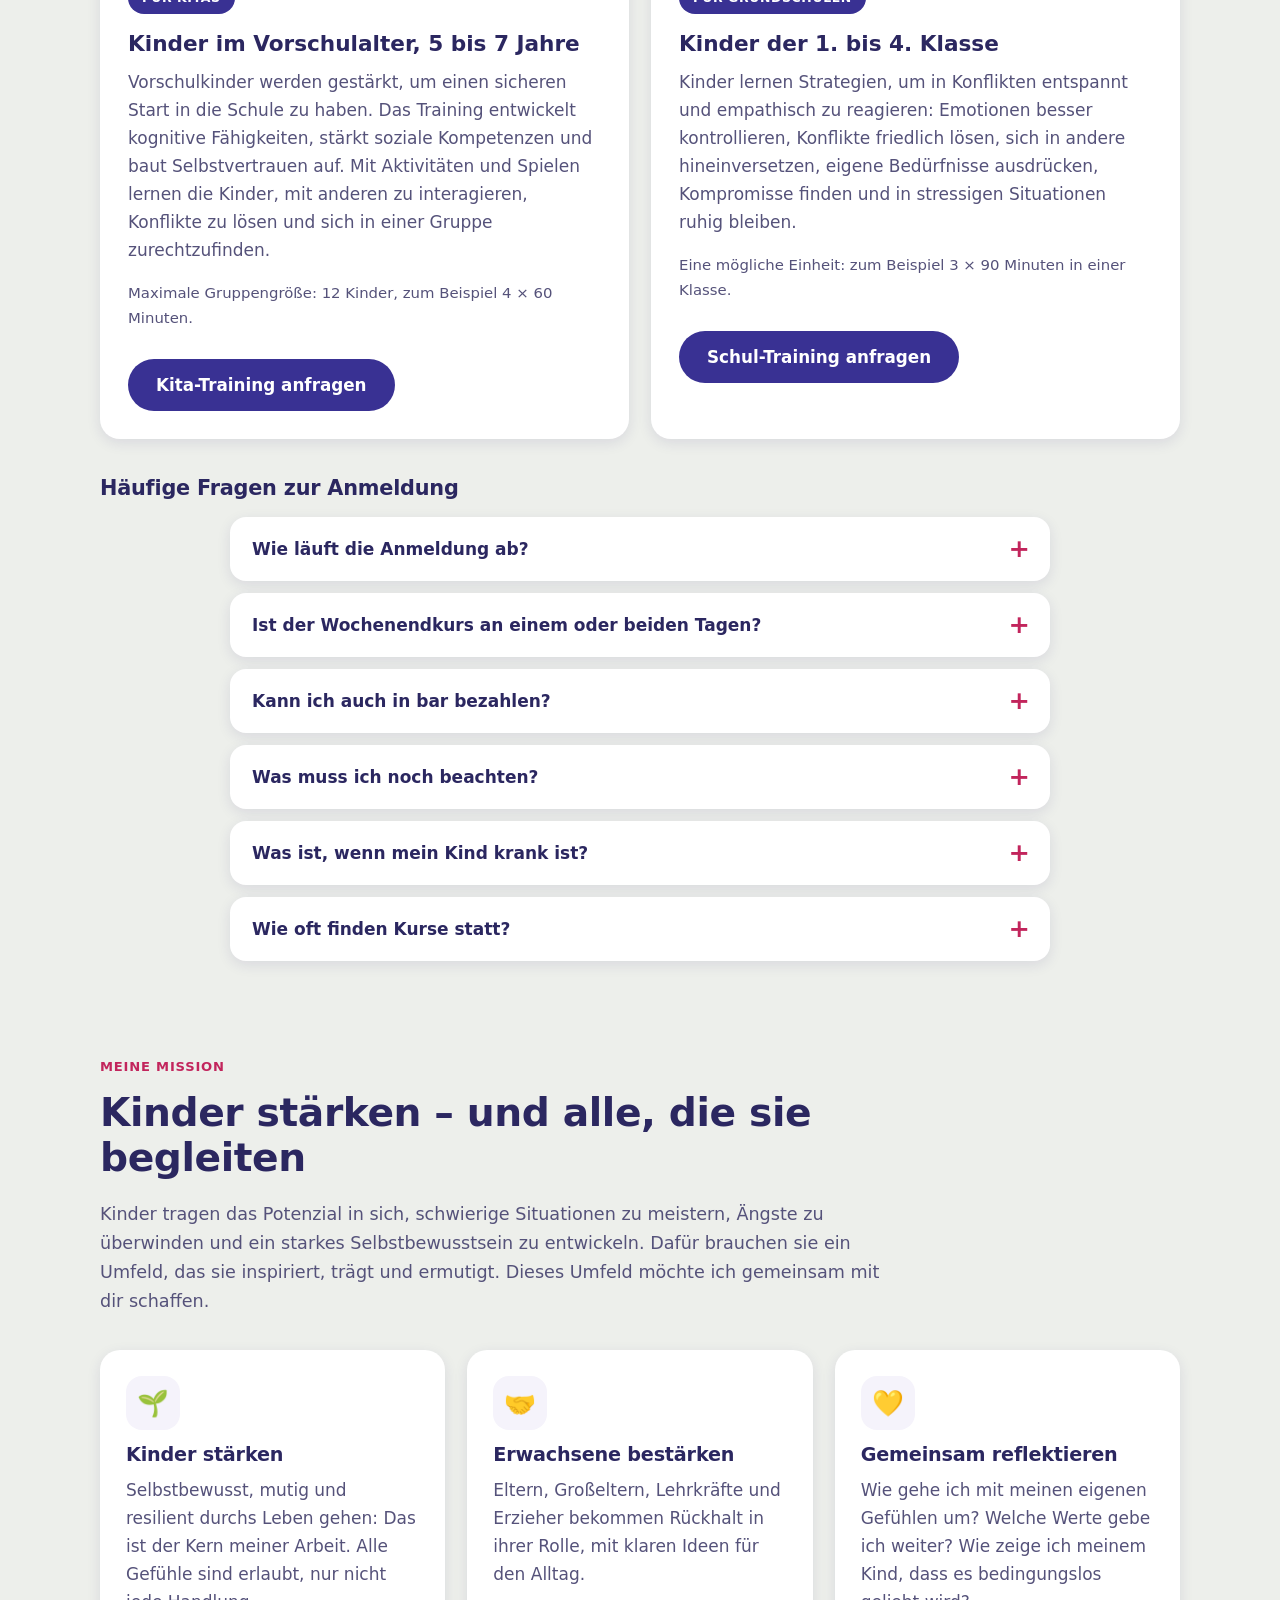
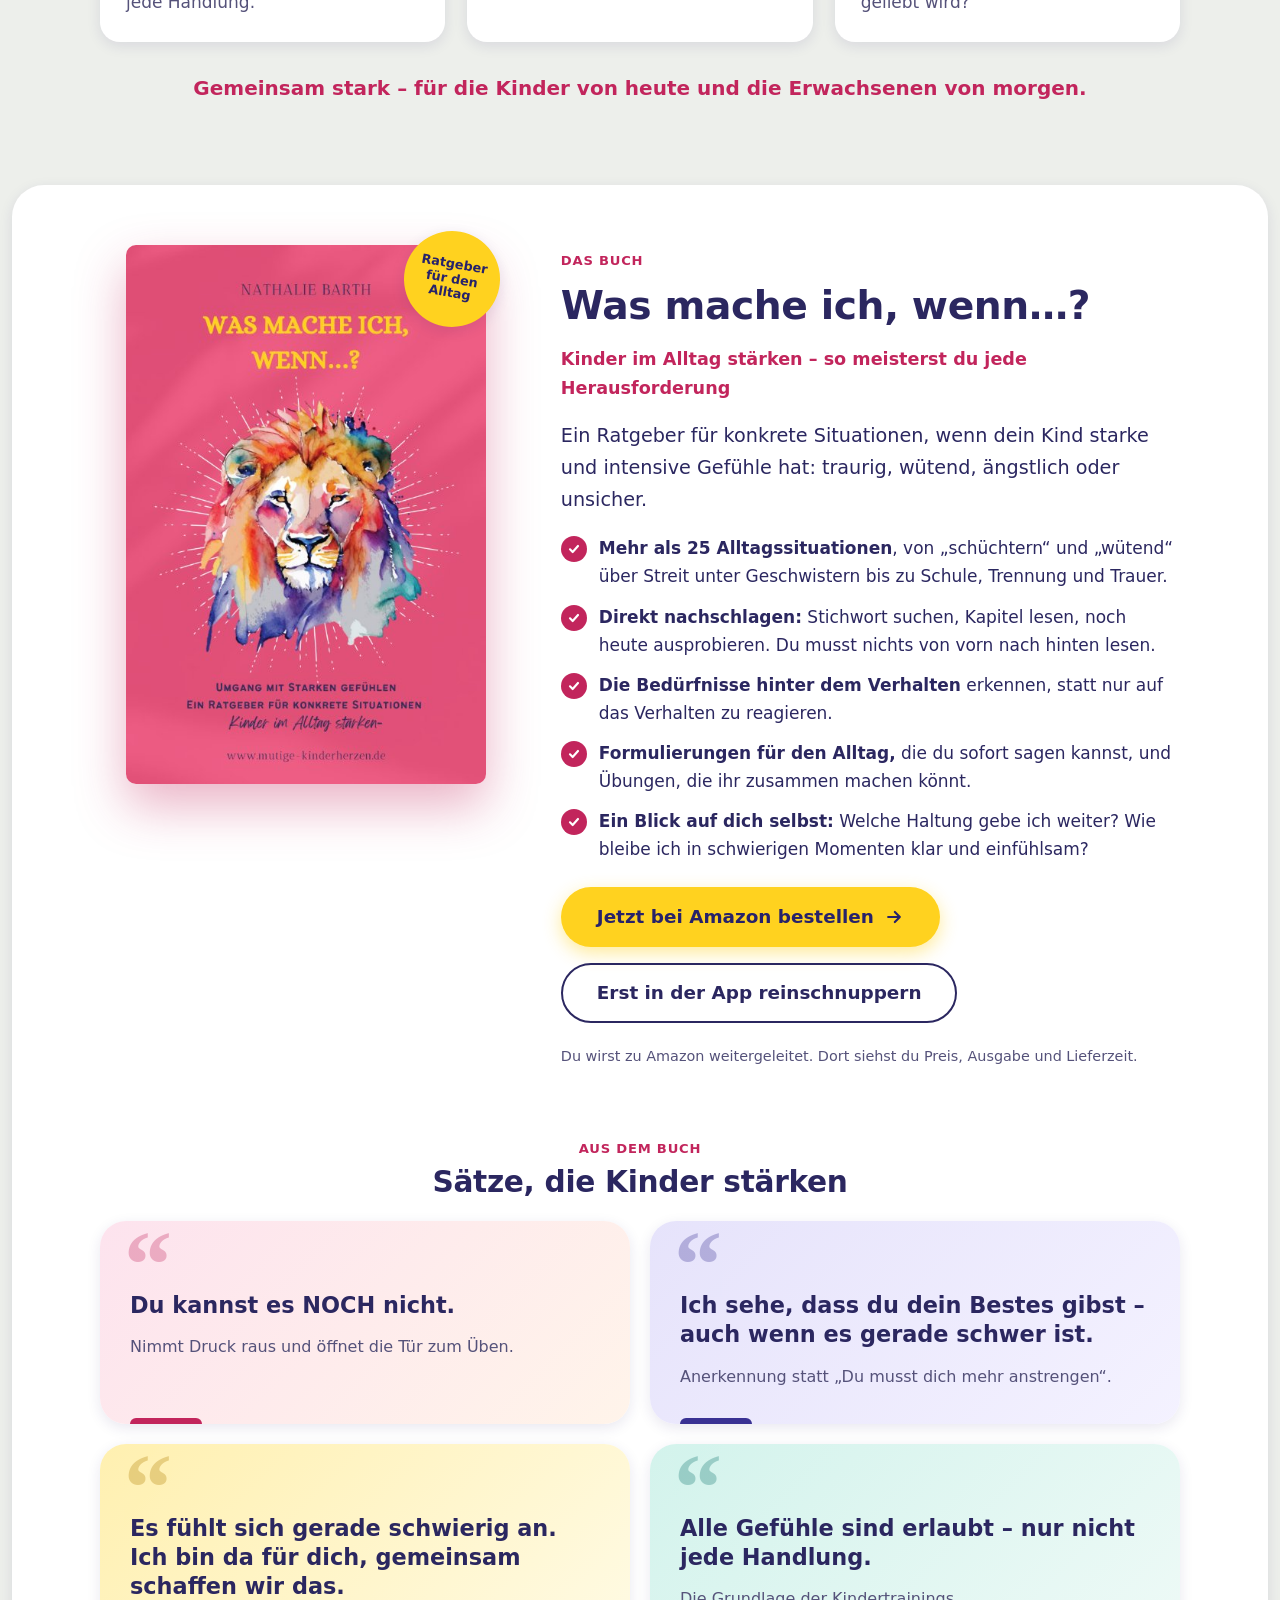
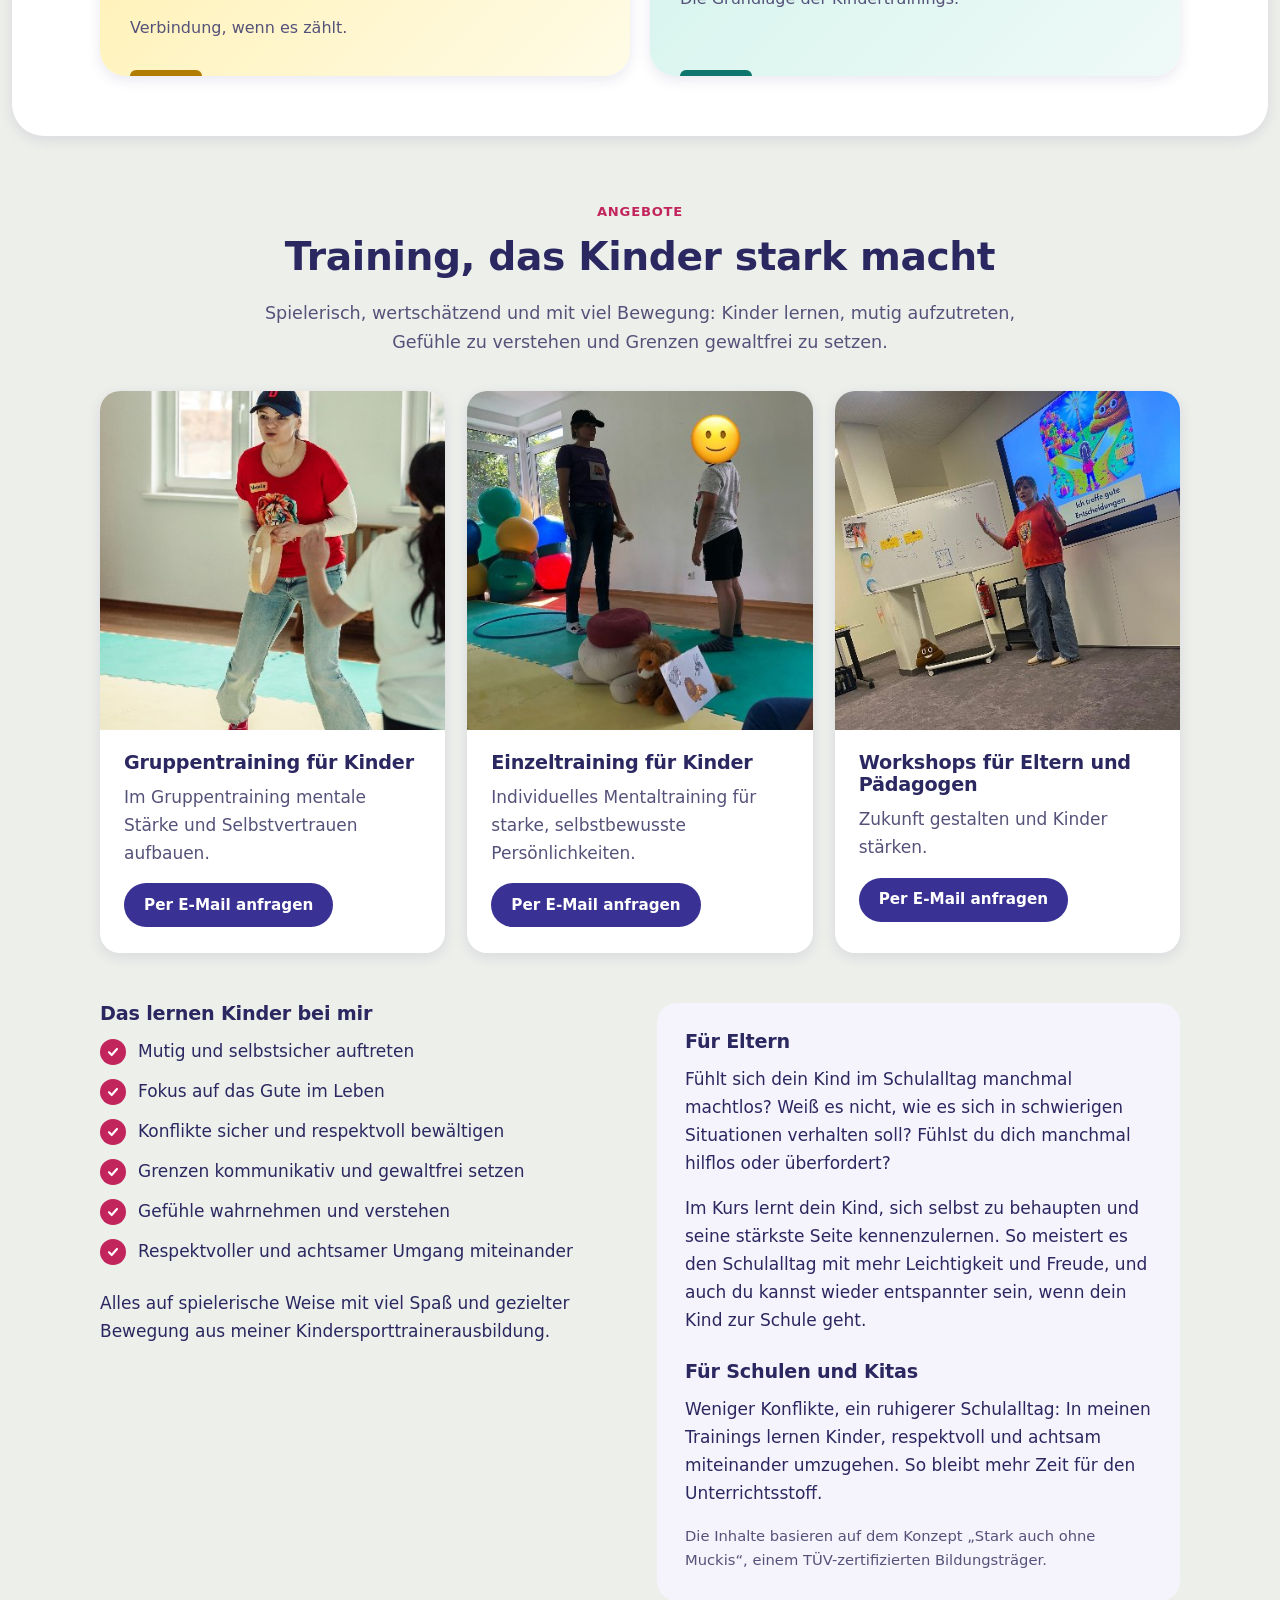
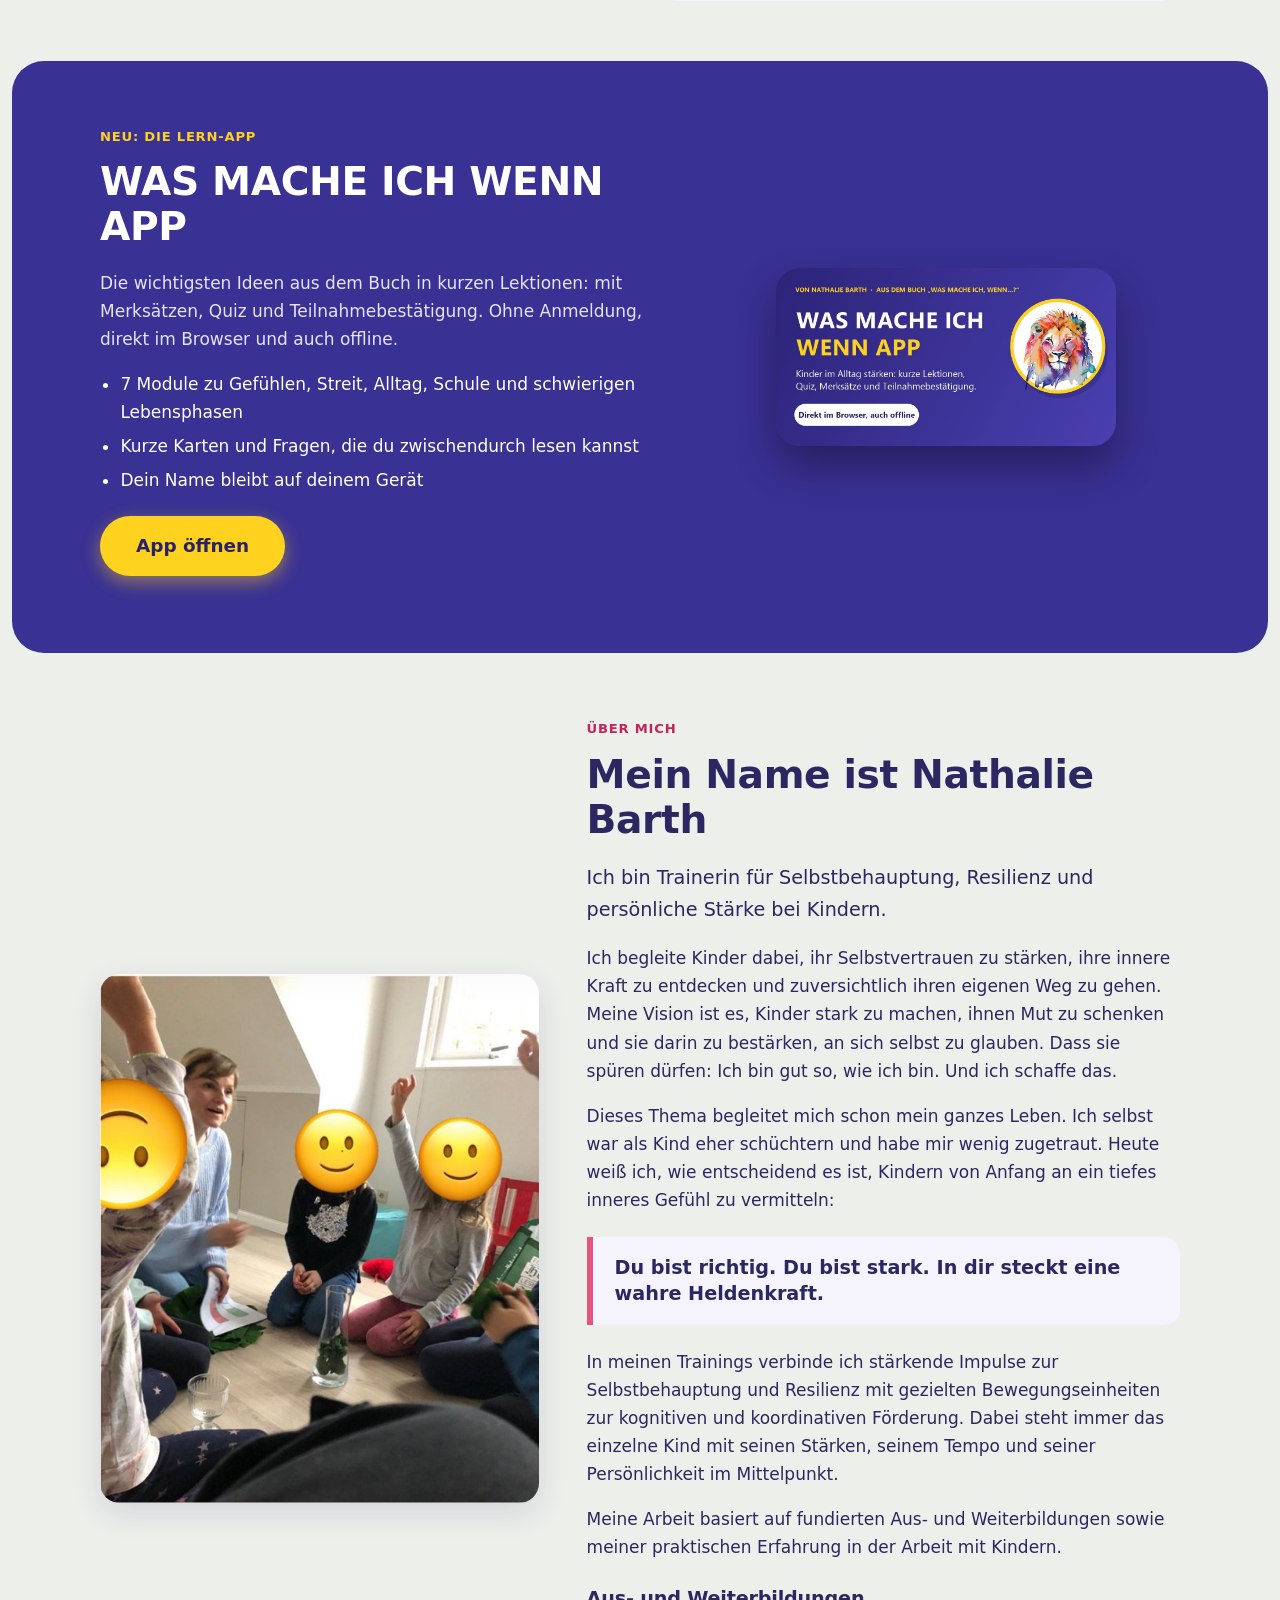
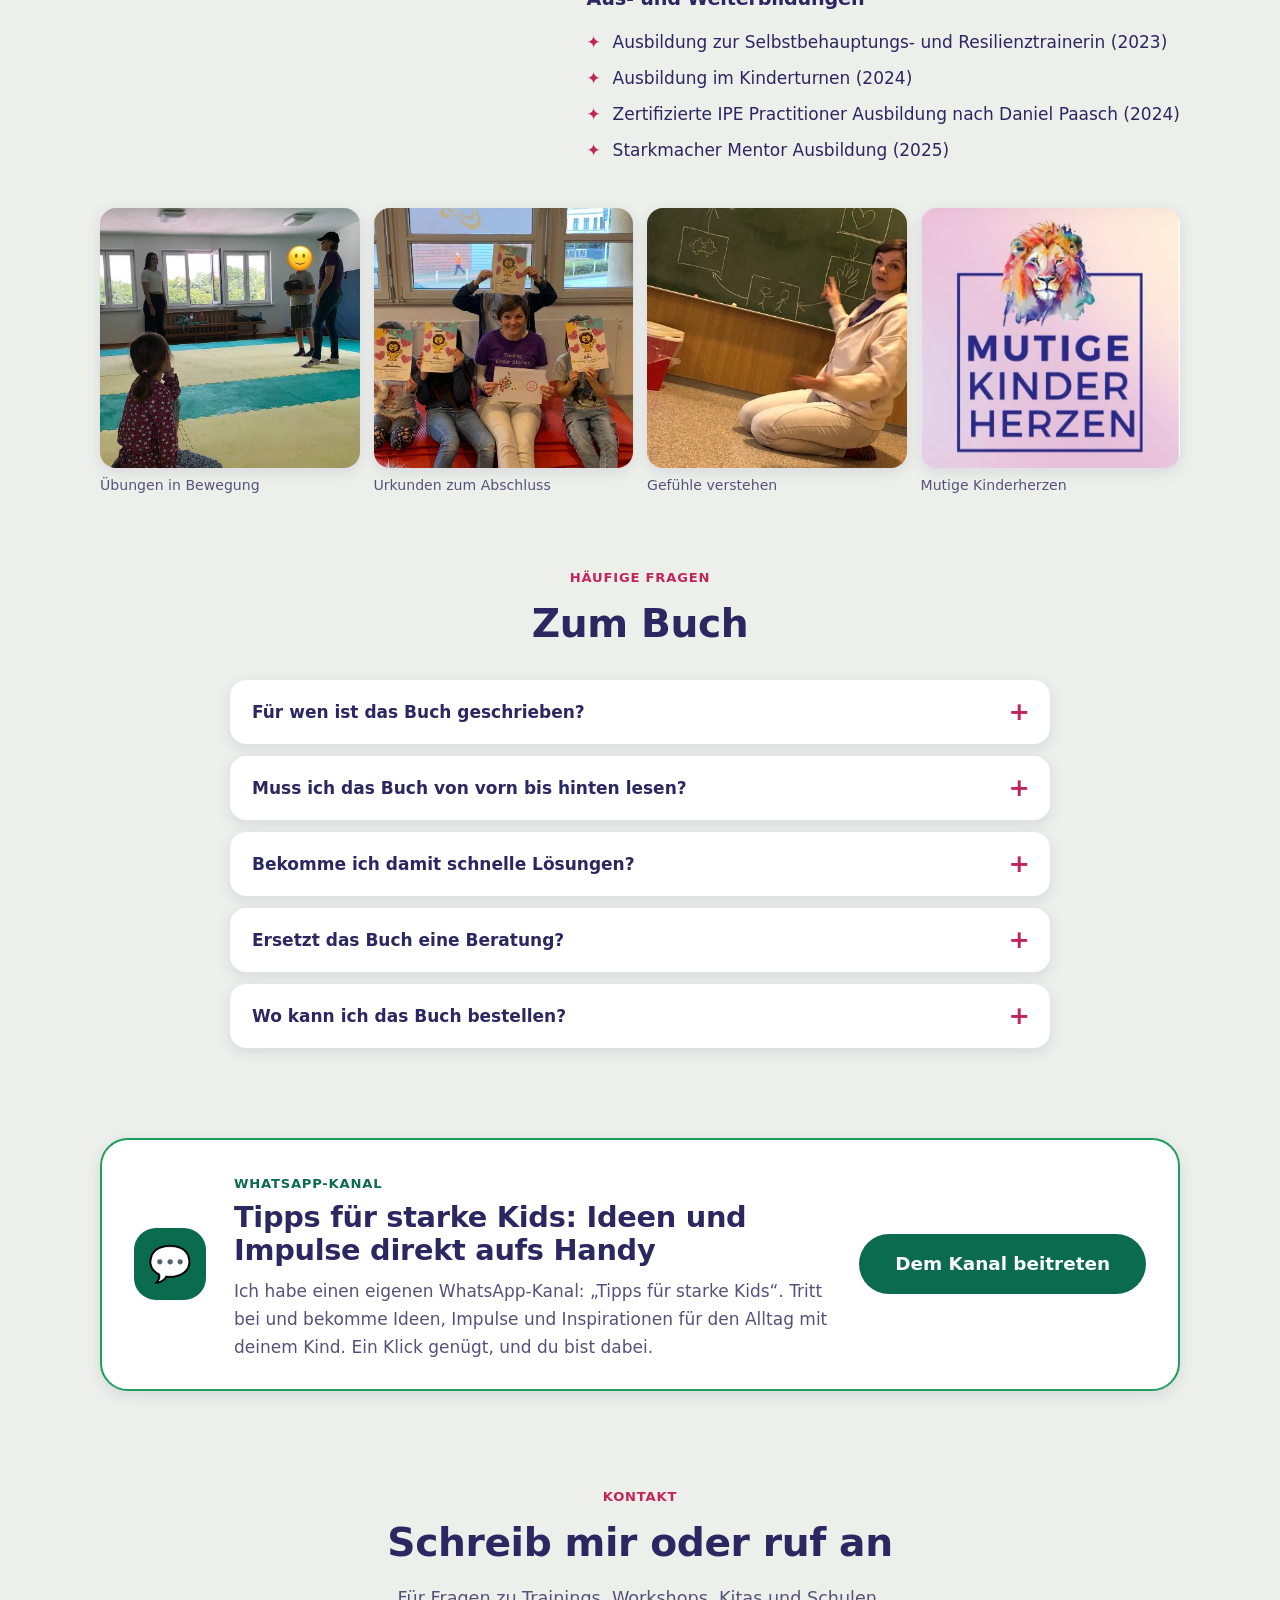
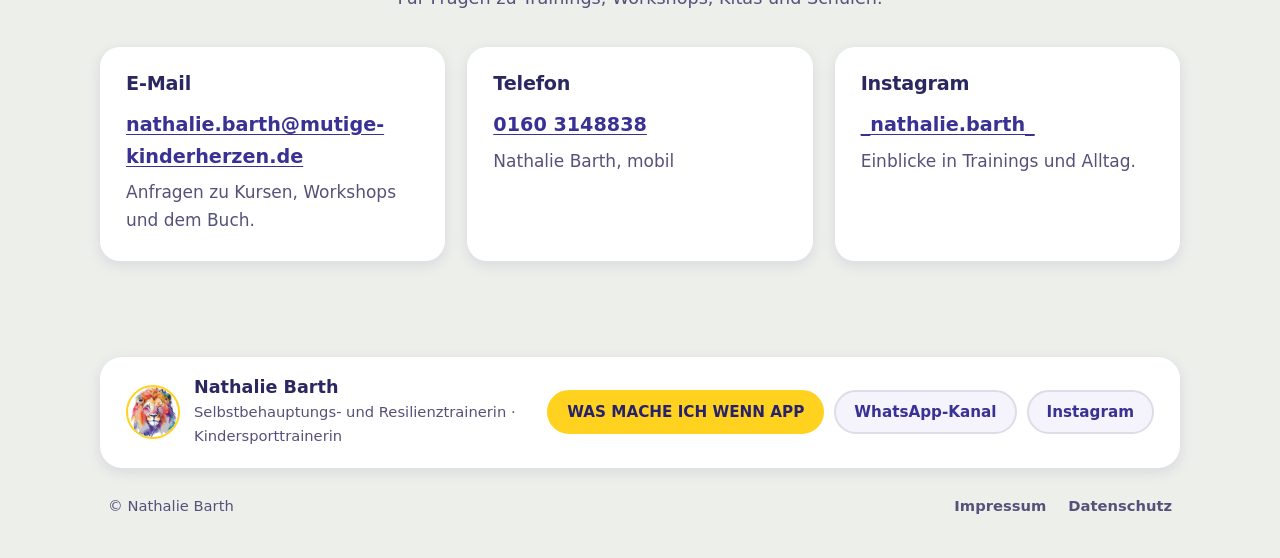
==== commit e79407a1: "Add files via upload" ====
--- a/index.html
+++ b/index.html
@@ -2,6 +2,7 @@
 <html lang="de">
 <head>
 <meta charset="utf-8">
+<script>/* Einheitliche Adresse: http und die Variante ohne www werden auf https://www.mutige-kinderherzen.de umgeleitet (Absicherung; die eigentliche Weiterleitung gehört in die Domain-Einstellungen des Hosters). Lokale Tests und andere Hosts bleiben unberührt. */(function(){var h=location.hostname,p=location.protocol;if(h==="mutige-kinderherzen.de"||(h==="www.mutige-kinderherzen.de"&&p==="http:")){location.replace("https://www.mutige-kinderherzen.de"+location.pathname+location.search+location.hash);}})();</script>
 <meta name="viewport" content="width=device-width, initial-scale=1, viewport-fit=cover">
 <title>Nathalie Barth – Mutige Kinderherzen</title>
 <meta name="description" content="Selbstbehauptungs- und Resilienztraining für Kinder von Nathalie Barth. Dazu der Ratgeber „Was mache ich, wenn…?“ für Eltern und Pädagogen: konkrete Hilfe für den Alltag.">
--- a/stil.css
+++ b/stil.css
@@ -274,6 +274,7 @@
 .band li{margin-bottom:6px;color:#fff}
 .appshot{max-width:340px;margin-inline:auto;text-align:center}
 .appshot img{width:100%;border-radius:24px;box-shadow:0 20px 40px rgba(0,0,0,.35)}
+.appshot a{display:block;border-radius:24px;transition:transform .2s}.appshot a:hover{transform:translateY(-4px)}.appshot a:focus-visible{outline:3px solid var(--gold);outline-offset:5px}
 
 /* Ueber */
 .about{display:grid;grid-template-columns:.85fr 1.15fr;gap:48px;align-items:center}
@@ -297,10 +298,6 @@
 .contact{display:grid;grid-template-columns:repeat(3,1fr);gap:22px;align-items:stretch}
 .contact .card h3{margin-bottom:.4em}
 .contact a.big{display:block;font-weight:800;font-size:1.2rem;word-break:break-word;padding:6px 0}
-.cta-final{text-align:center;background:var(--hero);color:var(--hero-ink);border-radius:32px;padding:48px 24px;margin:0 12px}
-.cta-final h2{color:var(--hero-ink)}
-.cta-final p{max-width:36em;margin-inline:auto}
-.cta-final .cta-row{justify-content:center}
 
 /* WhatsApp-Kanal */
 .wa{padding:30px 0}
@@ -360,7 +357,7 @@
 @media (max-width:760px){
   body{font-size:16.5px;padding-bottom:0}
   section{padding:44px 0}
-  .buch,.band,.cta-final{margin:0 8px;border-radius:26px}
+  .buch,.band{margin:0 8px;border-radius:26px}
   .doc{padding:24px 20px}
   .btn.big{padding:0 22px}
   .cover .stamp{right:-6px}
@@ -390,3 +387,25 @@
 @media (max-width:560px){.nav>a.btn.ind{display:none}}
 @media print{.sharebtn,.shdlg,.sharesnack{display:none!important}}
 .instol{margin:12px 0 0;padding-left:22px}.instol li{margin:8px 0}
+
+/* Fußbereich: helle Karte im Stil der Kopfleiste, darunter eine ruhige Zeile */
+footer{background:none;color:var(--mute);border-radius:0;margin-top:36px;padding:0 0 30px}
+footer .install{color:var(--ink);margin:0 0 18px}
+.fcard{display:flex;flex-wrap:wrap;gap:18px 28px;justify-content:space-between;align-items:center;background:var(--card);border-radius:22px;box-shadow:var(--shadow-s);padding:20px 26px}
+.fbrand{display:flex;align-items:center;gap:14px;min-width:0;flex:1 1 320px}
+.fbrand img{width:54px;height:54px;border-radius:50%;background:#fff;border:2px solid var(--gold);object-fit:cover;flex:none}
+.fbrand b{display:block;color:var(--ink);font-size:1.1rem;line-height:1.2}
+.fbrand span{display:block;font-size:.92rem;color:var(--mute);margin-top:2px}
+.fnav{display:flex;flex-wrap:wrap;gap:10px;flex:0 1 auto;justify-content:flex-end}
+.fpill{display:inline-flex;align-items:center;justify-content:center;min-height:44px;padding:0 18px;border-radius:999px;border:2px solid var(--line);background:var(--soft);color:var(--link);font-weight:700;font-size:.95rem;text-decoration:none;transition:background .15s,color .15s,border-color .15s}
+.fpill:hover{background:var(--indigo);border-color:var(--indigo);color:#fff}
+.fpill.gold{background:var(--gold);border-color:var(--gold);color:var(--gold-ink)}
+.fpill.gold:hover{background:#ffdc4d;border-color:#ffdc4d;color:var(--gold-ink)}
+.frow{display:flex;flex-wrap:wrap;justify-content:space-between;align-items:center;gap:4px 24px;padding:16px 8px 0;font-size:.92rem}
+.frow nav{display:flex;flex-wrap:wrap;gap:2px 22px}
+.frow nav a{color:var(--mute);font-weight:600;text-decoration:none}
+.frow nav a:hover,.frow nav a[aria-current="page"]{color:var(--link);text-decoration:underline}
+@media (max-width:560px){.fcard{padding:18px 18px}.fnav{width:100%}.fpill{flex:1 1 auto}}
+body:has(.upd.show) footer{padding-bottom:96px}
+@media print{.fcard{box-shadow:none}}
+[hidden]{display:none!important}
